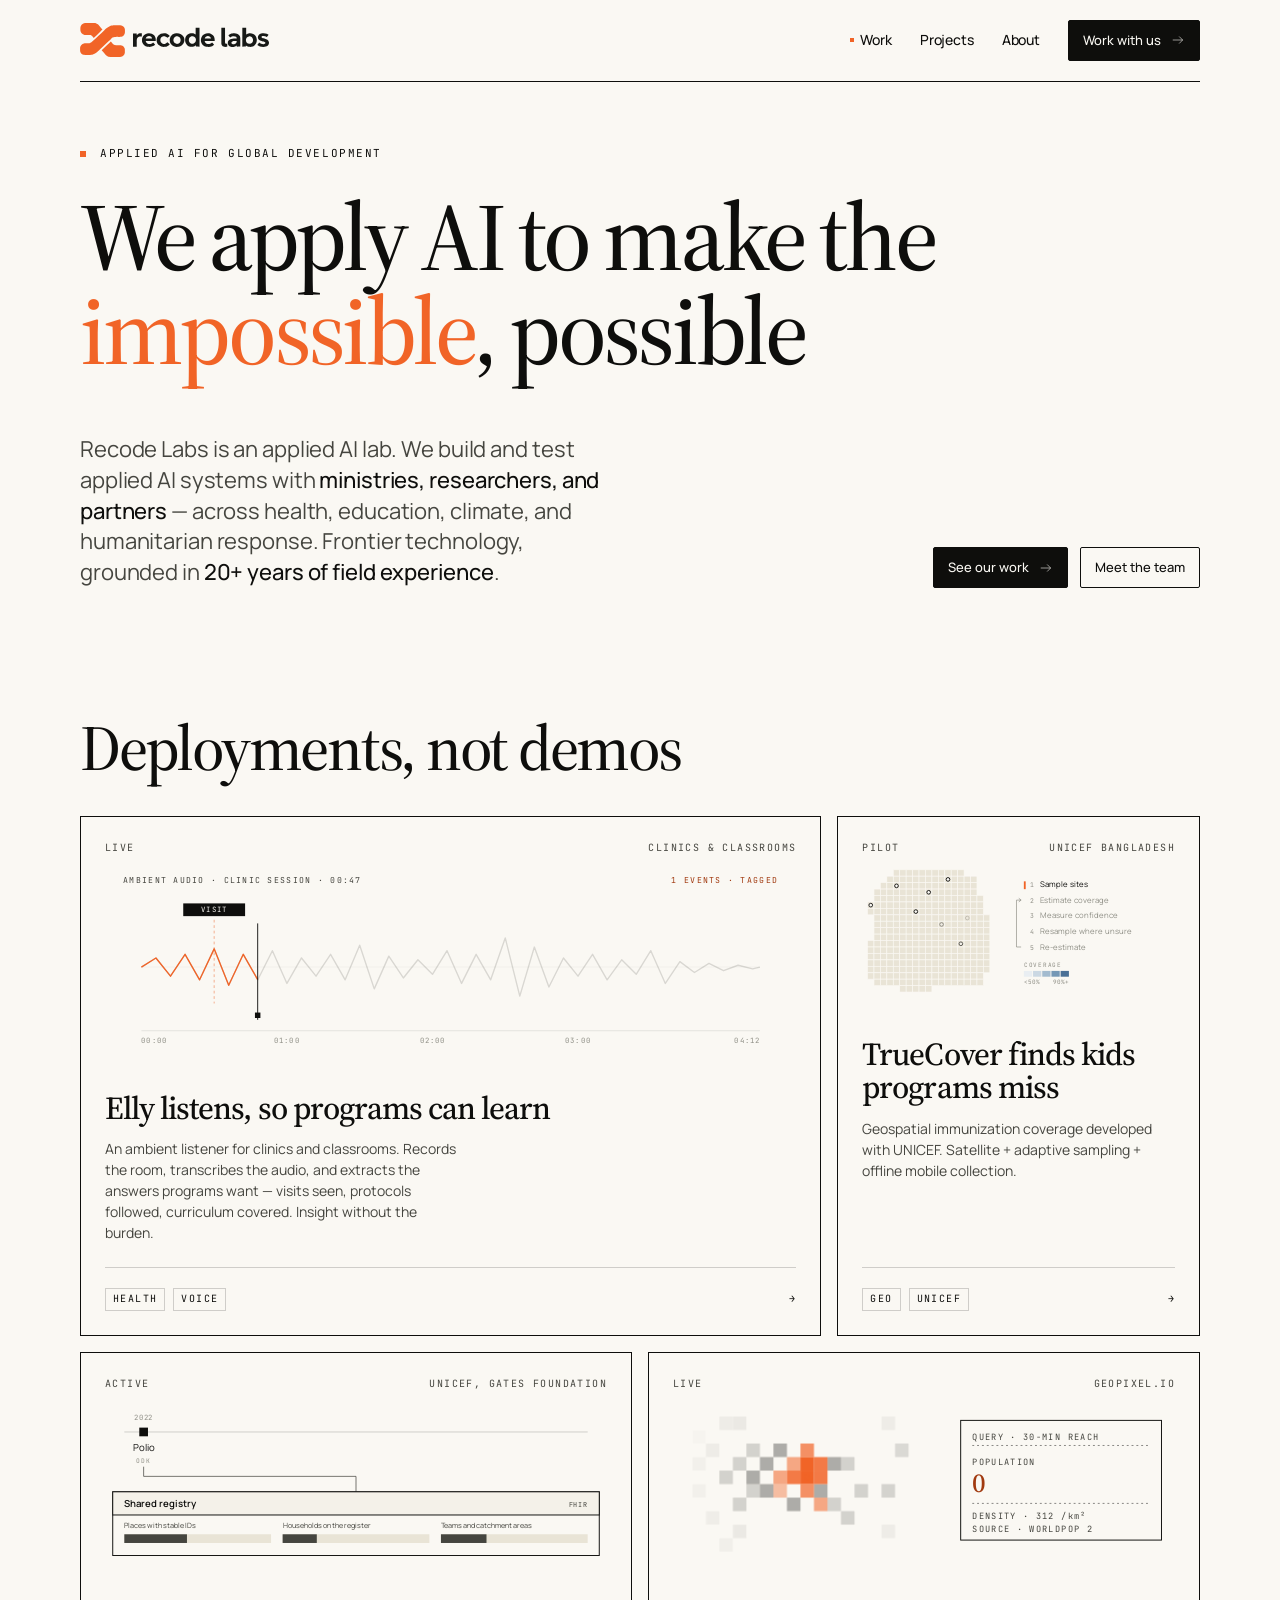
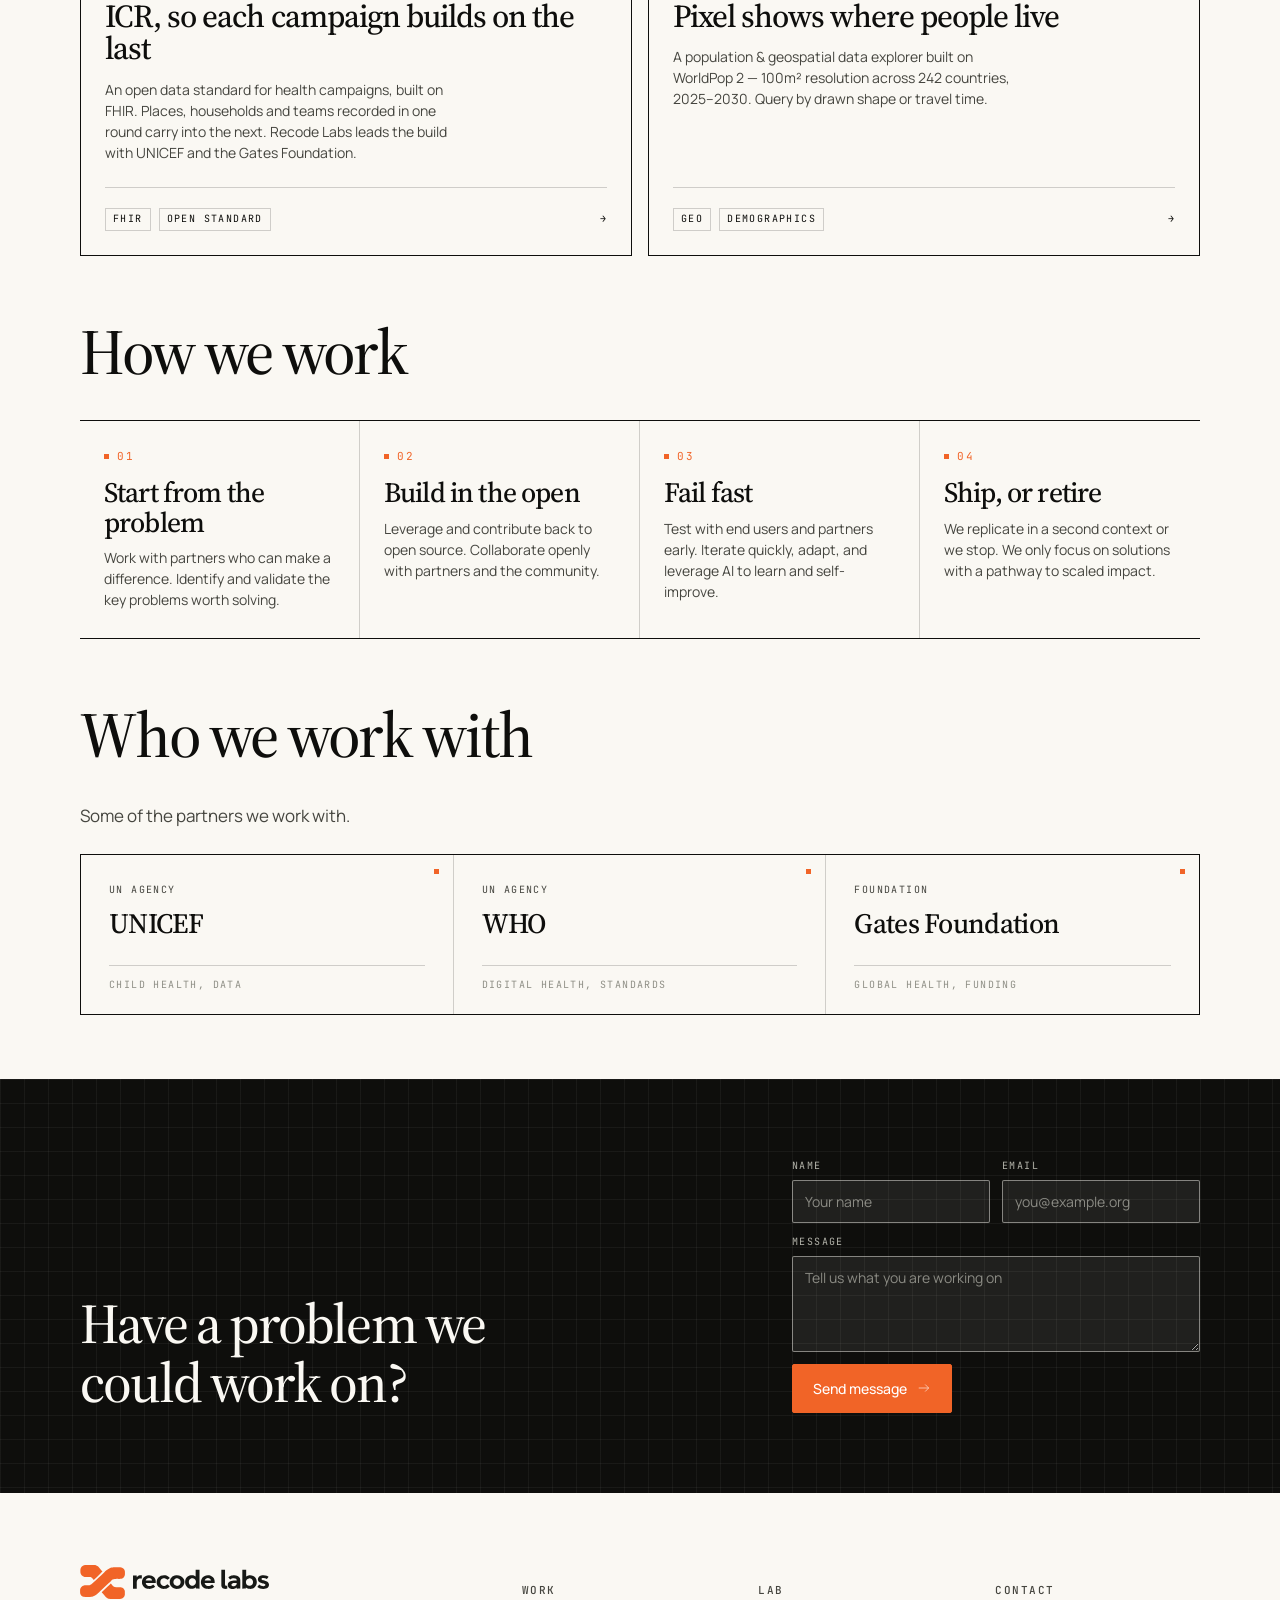
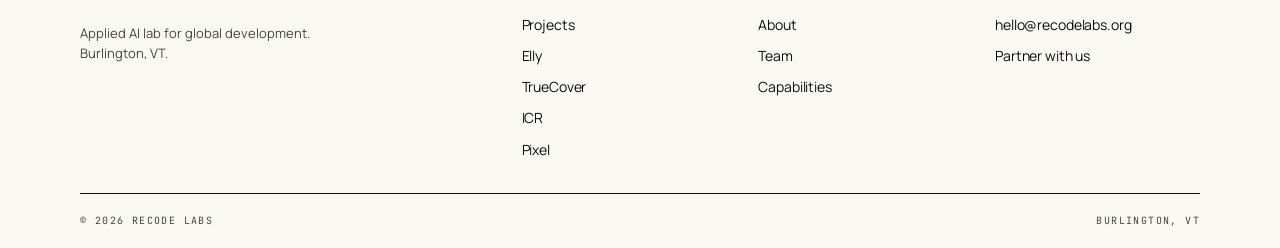
==== index.html @ 345f4e84 "feat: add the ICR page, replace Cinder, animate Elly, blue TrueCover Add icr.html for the Integrated" ====
<!doctype html>
<html lang="en">
<head>
<meta charset="utf-8">
<meta name="viewport" content="width=device-width, initial-scale=1">
<title>Recode Labs — Applied AI for global development</title>
<meta name="description" content="Recode Labs is an applied AI lab. We build and test applied AI systems with ministries, researchers, and partners — across health, education, climate, and humanitarian response.">
<link rel="icon" href="assets/favicon.svg" type="image/svg+xml">
<link rel="apple-touch-icon" href="assets/apple-touch-icon.png">
<link rel="stylesheet" href="tokens.css">
<link rel="stylesheet" href="site.css">
<style>
  /* HERO */
  .hero { padding: 64px 0; position: relative; }
  .hero .eyebrow { display: flex; gap: 14px; align-items: center; margin-bottom: 28px; font-family: var(--font-mono); font-size: 11px; letter-spacing: 0.14em; text-transform: uppercase; }
  .hero .eyebrow .dot { width: 6px; height: 6px; background: var(--signal-500); }
  .hero h1 { font-family: var(--font-display); font-weight: 500; font-size: 96px; line-height: 0.98; letter-spacing: -0.04em; max-width: 1100px; }
  .hero h1 .acc { color: var(--signal-500); }
  .hero .sub { display: grid; grid-template-columns: 1fr 1fr; gap: 48px; margin-top: 56px; align-items: end; }
  .hero .lede { font-size: 22px; line-height: 1.4; max-width: 52ch; color: var(--color-text-secondary); letter-spacing: -0.005em; }
  .hero .lede strong { color: var(--ink-900); font-weight: 500; }
  .hero .cta { display: flex; gap: 12px; align-items: center; justify-self: end; }
  .hero .plates { top: 64px; }

  /* Ticker */
  .ticker { display: flex; align-items: center; gap: 32px; padding: 16px 0; border-bottom: 1px solid var(--color-line-hairline); font-family: var(--font-mono); font-size: 11px; letter-spacing: 0.12em; text-transform: uppercase; color: var(--color-text-secondary); overflow: hidden; }
  .ticker .pair { display: flex; gap: 10px; align-items: center; white-space: nowrap; }
  .ticker .pair .k { color: var(--color-text-caption); }
  .ticker .pair .v { color: var(--ink-900); font-variant-numeric: tabular-nums; }
  .ticker .dot { width: 5px; height: 5px; background: var(--signal-500); }

  /* SECTION */
  .section { padding: 64px 0; border-bottom: 1px solid var(--color-line-hairline); }
  .section-h { display: grid; grid-template-columns: 1fr auto; gap: 12px 40px; align-items: end; margin-bottom: 36px; }
  .section-h .lbl { grid-column: 1 / -1; font-family: var(--font-mono); font-size: 11px; letter-spacing: 0.14em; text-transform: uppercase; color: var(--color-text-secondary); padding-bottom: 12px; border-bottom: 1px solid var(--color-line-hairline); }
  .section-h h2 { font-family: var(--font-display); font-weight: 500; font-size: 64px; line-height: 1; letter-spacing: -0.035em; }
  .section-h h2 .acc { color: var(--signal-500); }
  .section-h .rt { justify-self: end; text-align: right; font-family: var(--font-mono); font-size: 11px; letter-spacing: 0.12em; text-transform: uppercase; color: var(--color-text-secondary); }

  /* Work grid */
  .work-grid { display: grid; grid-template-columns: repeat(12, 1fr); gap: 16px; }
  .proj { position: relative; border: 1px solid var(--ink-900); background: var(--bone-50); padding: 24px; min-height: 380px; display: flex; flex-direction: column; text-decoration: none; color: inherit; }
  .proj .tl,.proj .tr,.proj .bl,.proj .br { position: absolute; width: 10px; height: 10px; border: 0 solid var(--ink-900); }
  .proj .tl { top: -1px; left: -1px; border-top-width: 1px; border-left-width: 1px; }
  .proj .tr { top: -1px; right: -1px; border-top-width: 1px; border-right-width: 1px; }
  .proj .bl { bottom: -1px; left: -1px; border-bottom-width: 1px; border-left-width: 1px; }
  .proj .br { bottom: -1px; right: -1px; border-bottom-width: 1px; border-right-width: 1px; }
  .proj .spec { display: flex; justify-content: space-between; font-family: var(--font-mono); font-size: 10px; letter-spacing: 0.14em; text-transform: uppercase; color: var(--color-text-secondary); }
  .proj h3 { font-family: var(--font-display); font-weight: 500; font-size: 32px; line-height: 1.02; letter-spacing: -0.03em; margin-top: 36px; }
  .proj h3 .acc { color: var(--signal-500); }
  .proj p { font-size: 14px; color: var(--color-text-secondary); line-height: 1.5; margin-top: 14px; margin-bottom: 24px; max-width: 40ch; }
  .proj .foot { margin-top: auto; padding-top: 20px; border-top: 1px solid var(--color-line-hairline); display: flex; justify-content: space-between; align-items: center; font-family: var(--font-mono); font-size: 10px; letter-spacing: 0.14em; text-transform: uppercase; color: var(--color-text-secondary); }
  .proj .foot .tags { display: flex; gap: 8px; }
  .proj .foot .tags .t { border: 1px solid var(--color-line-hairline); padding: 3px 7px; color: var(--ink-900); }
  .proj .foot .arr { color: var(--ink-900); }
  .proj.big { grid-column: span 8; }
  .proj.sm  { grid-column: span 4; }
  .proj.mid { grid-column: span 6; }
  .proj .visual { margin-top: 12px; }

  /* Method strip */
  .method { display: grid; grid-template-columns: repeat(4, 1fr); gap: 0; border-top: 1px solid var(--ink-900); border-bottom: 1px solid var(--ink-900); }
  .method .cell { padding: 28px 24px; border-right: 1px solid var(--color-line-hairline); }
  .method .cell:last-child { border-right: none; }
  .method .cell .n { font-family: var(--font-mono); font-size: 11px; letter-spacing: 0.14em; text-transform: uppercase; color: var(--signal-500); display: flex; align-items: center; gap: 8px; }
  .method .cell .n .dot { width: 5px; height: 5px; background: var(--signal-500); }
  .method .cell h4 { font-family: var(--font-display); font-weight: 500; font-size: 28px; line-height: 1.05; letter-spacing: -0.03em; margin: 14px 0 10px; }
  .method .cell h4 .acc { color: var(--signal-500); }
  .method .cell p { font-size: 14px; color: var(--color-text-secondary); line-height: 1.5; }

  /* Partners */
  .partners { padding: 0 0 64px; }
  .partners .intro { font-size: 17px; line-height: 1.55; color: var(--color-text-secondary); max-width: 64ch; margin-top: 4px; }
  .partners .intro strong { color: var(--ink-900); font-weight: 500; }
  .partners-grid { display: grid; grid-template-columns: repeat(3, 1fr); border: 1px solid var(--ink-900); margin-top: 24px; }
  .partner { padding: 28px 28px 22px; border-right: 1px solid var(--color-line-hairline); display: flex; flex-direction: column; gap: 8px; position: relative; }
  .partner:last-child { border-right: none; }
  .partner .row1 { display: flex; justify-content: space-between; align-items: center; font-family: var(--font-mono); font-size: 10px; letter-spacing: 0.14em; text-transform: uppercase; color: var(--color-text-secondary); }
  .partner .row1 .n { color: var(--signal-500); font-weight: 500; }
  .partner .name { font-family: var(--font-display); font-weight: 500; font-size: 28px; line-height: 1.05; letter-spacing: -0.025em; margin-top: 4px; }
  .partner .role { font-family: var(--font-mono); font-size: 10px; letter-spacing: 0.14em; text-transform: uppercase; color: var(--color-text-caption); margin-top: 18px; padding-top: 12px; border-top: 1px solid var(--color-line-hairline); }
  .partner.live::after { content: ''; position: absolute; top: 14px; right: 14px; width: 5px; height: 5px; background: var(--signal-500); }
  .partners .footnote { font-family: var(--font-mono); font-size: 10px; letter-spacing: 0.14em; text-transform: uppercase; color: var(--color-text-caption); margin-top: 18px; padding-top: 12px; border-top: 1px solid var(--color-line-hairline); }

  /* Manifesto */
  .manifesto { display: grid; grid-template-columns: 1fr 1.4fr; gap: 48px; padding: 96px 0; align-items: start; border-bottom: 1px solid var(--color-line-hairline); }
  .manifesto .side { font-family: var(--font-mono); font-size: 11px; letter-spacing: 0.14em; text-transform: uppercase; color: var(--color-text-secondary); }
  .manifesto .body { font-family: var(--font-display); font-weight: 500; font-size: 48px; line-height: 1.1; letter-spacing: -0.03em; max-width: 22ch; }
  .manifesto .body .acc { color: var(--signal-500); }
  .manifesto .rule { margin-top: 24px; height: 1px; background: var(--ink-900); width: 100%; }
  .manifesto ol { list-style: none; padding: 0; margin: 0; counter-reset: m; }
  .manifesto ol li { counter-increment: m; padding: 20px 0; border-bottom: 1px solid var(--color-line-hairline); display: grid; grid-template-columns: 60px 1fr; gap: 24px; }
  .manifesto ol li::before { content: counter(m, decimal-leading-zero); font-family: var(--font-mono); font-size: 12px; letter-spacing: 0.1em; color: var(--signal-500); padding-top: 4px; }
  .manifesto ol li h4 { font-family: var(--font-sans); font-size: 18px; font-weight: 500; letter-spacing: -0.01em; margin-bottom: 4px; }
  .manifesto ol li p { font-size: 15px; color: var(--color-text-secondary); line-height: 1.5; }

  /* Quote */
  .quote-wrap { padding: 120px 0; border-bottom: 1px solid var(--color-line-hairline); }
  .quote-grid { display: grid; grid-template-columns: 220px 1fr; gap: 48px; }
  .quote-body { font-family: var(--font-display); font-weight: 500; font-size: 44px; line-height: 1.18; letter-spacing: -0.015em; }
  .quote-body .mark { color: var(--signal-500); }
  .quote-body .acc { color: var(--signal-500); }
  .quote-attrib { display: flex; align-items: center; gap: 14px; margin-top: 32px; padding-top: 16px; border-top: 1px solid var(--color-line-hairline); }
  .quote-avatar { width: 44px; height: 44px; background: var(--bone-100); border: 1px solid var(--ink-900); display: grid; place-items: center; font-family: var(--font-display); font-weight: 500; font-size: 22px; }

  /* CTA */
  .cta-block { background: var(--ink-900); color: var(--bone-50); padding: 80px 0; position: relative; }
  .cta-block .grid { position: absolute; inset: 0; background-image: linear-gradient(to right, rgba(250,248,243,0.05) 1px, transparent 1px), linear-gradient(to bottom, rgba(250,248,243,0.05) 1px, transparent 1px); background-size: 24px 24px; pointer-events: none; }
  .cta-block .wrap { position: relative; z-index: 1; display: grid; grid-template-columns: 1fr auto; gap: 48px; align-items: end; }
  .cta-block .lbl { font-family: var(--font-mono); font-size: 11px; letter-spacing: 0.14em; text-transform: uppercase; color: var(--ink-400); display: flex; align-items: center; gap: 10px; }
  .cta-block .lbl .dot { width: 6px; height: 6px; background: var(--signal-500); }
  .cta-block h2 { font-family: var(--font-display); font-weight: 500; font-size: 56px; line-height: 1.05; letter-spacing: -0.035em; margin-top: 20px; max-width: 18ch; }
  .cta-block h2 .acc { color: var(--signal-500); }
  .cta-block .buttons { display: flex; gap: 12px; }
  .cta-block .buttons .btn { background: var(--signal-500); border-color: var(--signal-500); color: #fff; padding: 14px 20px; font-size: 14px; }
  .cta-block .buttons .btn.ghost { background: transparent; color: var(--bone-50); border-color: var(--bone-50); }
  .contact-form { width: min(420px, 100%); display: grid; gap: 12px; }
  .contact-form .row { display: grid; grid-template-columns: 1fr 1fr; gap: 12px; }
  .contact-form label { display: grid; gap: 6px; font-family: var(--font-mono); font-size: 10px; letter-spacing: 0.14em; text-transform: uppercase; color: var(--ink-300); }
  .contact-form input,
  .contact-form textarea {
    width: 100%;
    box-sizing: border-box;
    border: 1px solid rgba(250,248,243,0.46);
    border-radius: 2px;
    background: rgba(250,248,243,0.08);
    color: var(--bone-50);
    font: 14px/1.4 var(--font-sans);
    padding: 11px 12px;
  }
  .contact-form textarea { min-height: 96px; resize: vertical; }
  .contact-form input::placeholder,
  .contact-form textarea::placeholder { color: var(--ink-300); opacity: 0.72; }
  .contact-form input:focus,
  .contact-form textarea:focus { outline: 2px solid var(--signal-500); outline-offset: 1px; border-color: var(--signal-500); }
  .contact-form .btn { justify-self: start; background: var(--signal-500); border-color: var(--signal-500); color: #fff; padding: 14px 20px; font-size: 14px; }

  /* Footer */
  .foot-big { padding: 72px 0 32px; }
  .foot-big .cols { display: grid; grid-template-columns: 2fr 1fr 1fr 1fr; gap: 32px; }
  .foot-big h5 { font-family: var(--font-mono); font-size: 11px; letter-spacing: 0.14em; text-transform: uppercase; color: var(--color-text-secondary); margin-bottom: 14px; font-weight: 500; }
  .foot-big ul { list-style: none; padding: 0; margin: 0; display: flex; flex-direction: column; gap: 8px; }
  .foot-big a { color: var(--ink-900); text-decoration: none; font-size: 14px; letter-spacing: -0.01em; }
  .foot-big a:hover { color: var(--signal-500); }

  /* RESPONSIVE */
  @media (max-width: 960px) {
    .hero { padding: 48px 0; }
    .hero h1 { font-size: 64px; }
    .hero .lede { font-size: 18px; }
    .hero .sub { grid-template-columns: 1fr; gap: 28px; margin-top: 36px; align-items: start; }
    .hero .cta { justify-self: start; flex-wrap: wrap; }
    .section { padding: 48px 0; }
    .section-h { grid-template-columns: 1fr; margin-bottom: 28px; }
    .section-h h2 { font-size: 44px; white-space: normal; }
    .section-h .rt { justify-self: start; text-align: left; }
    .work-grid { grid-template-columns: repeat(6, 1fr); }
    .proj.big, .proj.sm, .proj.mid { grid-column: span 6; }
    .method { grid-template-columns: repeat(2, 1fr); }
    .method .cell { border-right: 1px solid var(--color-line-hairline); border-bottom: 1px solid var(--color-line-hairline); }
    .method .cell:nth-child(2n) { border-right: none; }
    .method .cell:nth-last-child(-n+2) { border-bottom: none; }
    .partners { padding: 0 0 48px; }
    .partners-grid { grid-template-columns: 1fr; }
    .partner { border-right: none; border-bottom: 1px solid var(--color-line-hairline); }
    .partner:last-child { border-bottom: none; }
    .cta-block { padding: 56px 0; }
    .cta-block .wrap { grid-template-columns: 1fr; gap: 24px; align-items: start; }
    .cta-block h2 { font-size: 40px; }
    .cta-block .buttons { flex-wrap: wrap; }
    .contact-form { width: 100%; }
    .foot-big .cols { grid-template-columns: 1fr 1fr; gap: 28px; }
  }
  @media (max-width: 640px) {
    .hero { padding: 32px 0; }
    .hero h1 { font-size: 44px; line-height: 1.02; }
    .hero .lede { font-size: 16px; }
    .hero .eyebrow { font-size: 10px; flex-wrap: wrap; margin-bottom: 20px; }
    .hero .cta { gap: 8px; }
    .hero .cta .btn { font-size: 12px; padding: 9px 12px; }
    .section { padding: 40px 0; }
    .section-h h2 { font-size: 32px; }
    .work-grid { grid-template-columns: 1fr; }
    .proj.big, .proj.sm, .proj.mid { grid-column: 1 / -1; min-height: 280px; padding: 18px; }
    .proj h3 { font-size: 24px; margin-top: 24px; }
    .proj p { font-size: 13px; }
    .proj .visual { margin-top: 8px; }
    .method { grid-template-columns: 1fr; }
    .method .cell { border-right: none; }
    .method .cell:not(:last-child) { border-bottom: 1px solid var(--color-line-hairline); }
    .method .cell:last-child { border-bottom: none; }
    .method .cell h4 { font-size: 22px; }
    .partners { padding: 0 0 32px; }
    .cta-block { padding: 40px 0; }
    .cta-block h2 { font-size: 28px; }
    .cta-block .buttons .btn { padding: 10px 14px; font-size: 12px; }
    .contact-form .row { grid-template-columns: 1fr; }
    .contact-form .btn { padding: 10px 14px; font-size: 12px; }
    .foot-big { padding: 48px 0 24px; }
    .foot-big .cols { grid-template-columns: 1fr; gap: 24px; }
  }
</style>
</head>
<body>
<div style="display:none"><svg xmlns="http://www.w3.org/2000/svg"><use href="assets/icons.svg"></use></svg></div>

<div class="wrap">

  <!-- NAV -->
  <nav class="nav">
    <div class="brand">
      <a href="index.html" class="logo-link">
        <img class="logo" src="assets/recodelabs-lockup.svg" alt="Recode Labs">
      </a>
    </div>
    <div class="navlinks">
      <a href="index.html" class="active">Work</a>
      <a href="projects.html">Projects</a>
      <a href="about.html">About</a>
      <a class="btn" href="mailto:hello@recodelabs.org">Work with us <svg width="14" height="14"><use href="assets/icons.svg#rl-arrow"></use></svg></a>
    </div>
  </nav>

  <!-- HERO -->
  <section class="hero">
    <div class="eyebrow">
      <span class="dot"></span>
      <span>APPLIED AI FOR GLOBAL DEVELOPMENT</span>
    </div>
    <h1>We apply AI to make the <span class="acc">impossible</span>, possible</h1>
    <div class="sub">
      <p class="lede">Recode Labs is an applied AI lab. We build and test applied AI systems with <strong>ministries, researchers, and partners</strong> — across health, education, climate, and humanitarian response. Frontier technology, grounded in <strong>20+ years of field experience</strong>.</p>
      <div class="cta">
        <a class="btn" href="projects.html">See our work <svg width="14" height="14"><use href="assets/icons.svg#rl-arrow"></use></svg></a>
        <a class="btn ghost" href="about.html">Meet the team</a>
      </div>
    </div>
  </section>

  <!-- Work -->
  <section class="section" style="border-bottom: none;">
    <div class="section-h">
      <h2>Deployments, not demos</h2>
    </div>

    <div class="work-grid">
      <!-- Big: Elly -->
      <a class="proj big" href="projects.html#elly">
        <span class="tl"></span><span class="tr"></span><span class="bl"></span><span class="br"></span>
        <div class="spec"><span>LIVE</span><span>CLINICS &amp; CLASSROOMS</span></div>
        <div class="visual">
          <svg viewBox="0 0 760 200" width="100%" data-anim="elly">
            <!-- Top label -->
            <text x="20" y="18" font-family="JetBrains Mono" font-size="9" letter-spacing="1.4" fill="#45453F">AMBIENT AUDIO · CLINIC SESSION · <tspan data-clock>04:12</tspan></text>
            <text x="740" y="18" text-anchor="end" font-family="JetBrains Mono" font-size="9" letter-spacing="1.4" fill="#A13A10"><tspan data-event-count>4</tspan> EVENTS · TAGGED</text>

            <!-- Faint baseline -->
            <line x1="40" y1="110" x2="720" y2="110" stroke="rgba(14,14,12,0.08)" stroke-width="0.5"/>

            <!-- Audio waveform: full session in grey, processed portion in signal -->
            <path d="M 40 110 L 56 100 L 72 120 L 88 96 L 104 124 L 120 90 L 136 130 L 152 96 L 168 124 L 184 92 L 200 128 L 216 100 L 232 120 L 248 96 L 264 124 L 280 86 L 296 134 L 312 98 L 328 122 L 344 102 L 360 118 L 376 92 L 392 128 L 408 96 L 424 124 L 440 78 L 456 142 L 472 88 L 488 132 L 504 100 L 520 120 L 536 96 L 552 124 L 568 102 L 584 118 L 600 92 L 616 128 L 632 104 L 648 116 L 664 106 L 680 114 L 696 108 L 712 112 L 720 110" fill="none" stroke="rgba(14,14,12,0.14)" stroke-width="1.5" stroke-linejoin="round"/>
            <path data-wave d="M 40 110 L 56 100 L 72 120 L 88 96 L 104 124 L 120 90 L 136 130 L 152 96 L 168 124 L 184 92 L 200 128 L 216 100 L 232 120 L 248 96 L 264 124 L 280 86 L 296 134 L 312 98 L 328 122 L 344 102 L 360 118 L 376 92 L 392 128 L 408 96 L 424 124 L 440 78 L 456 142 L 472 88 L 488 132 L 504 100 L 520 120 L 536 96 L 552 124 L 568 102 L 584 118 L 600 92 L 616 128 L 632 104 L 648 116 L 664 106 L 680 114 L 696 108 L 712 112 L 720 110" fill="none" stroke="#F16427" stroke-width="1.5" stroke-linejoin="round"/>

            <!-- Event markers: tagged moments in the session -->
            <g data-event data-x="120">
              <line x1="120" y1="58" x2="120" y2="150" stroke="#F16427" stroke-width="0.75" stroke-dasharray="3 3" opacity="0.7"/>
              <rect x="86" y="40" width="68" height="14" fill="#0E0E0C"/>
              <text x="120" y="50" text-anchor="middle" font-family="JetBrains Mono" font-size="8" letter-spacing="1.4" fill="#FAF8F3">VISIT</text>
            </g>
            <g data-event data-x="280">
              <line x1="280" y1="58" x2="280" y2="150" stroke="#F16427" stroke-width="0.75" stroke-dasharray="3 3" opacity="0.7"/>
              <rect x="246" y="40" width="68" height="14" fill="#0E0E0C"/>
              <text x="280" y="50" text-anchor="middle" font-family="JetBrains Mono" font-size="8" letter-spacing="1.4" fill="#FAF8F3">VITALS</text>
            </g>
            <g data-event data-x="440">
              <line x1="440" y1="54" x2="440" y2="156" stroke="#F16427" stroke-width="0.75" stroke-dasharray="3 3" opacity="0.7"/>
              <rect x="402" y="36" width="76" height="14" fill="#F16427"/>
              <text x="440" y="46" text-anchor="middle" font-family="JetBrains Mono" font-size="8" letter-spacing="1.4" fill="#FAF8F3">STOCK-OUT</text>
            </g>
            <g data-event data-x="600">
              <line x1="600" y1="58" x2="600" y2="150" stroke="#F16427" stroke-width="0.75" stroke-dasharray="3 3" opacity="0.7"/>
              <rect x="566" y="40" width="68" height="14" fill="#0E0E0C"/>
              <text x="600" y="50" text-anchor="middle" font-family="JetBrains Mono" font-size="8" letter-spacing="1.4" fill="#FAF8F3">PATIENT Q</text>
            </g>

            <!-- Playhead (animated by assets/motion.js) -->
            <g data-playhead opacity="0">
              <line x1="0" y1="62" x2="0" y2="168" stroke="#0E0E0C" stroke-width="1"/>
              <rect x="-3" y="160" width="6" height="6" fill="#0E0E0C"/>
            </g>

            <!-- Time axis -->
            <line x1="40" y1="180" x2="720" y2="180" stroke="rgba(14,14,12,0.2)" stroke-width="0.5"/>
            <g font-family="JetBrains Mono" font-size="8" letter-spacing="1.2" fill="#8F8F86">
              <text x="40" y="194">00:00</text>
              <text x="200" y="194" text-anchor="middle">01:00</text>
              <text x="360" y="194" text-anchor="middle">02:00</text>
              <text x="520" y="194" text-anchor="middle">03:00</text>
              <text x="720" y="194" text-anchor="end">04:12</text>
            </g>
          </svg>
        </div>
        <h3>Elly listens, so programs can learn</h3>
        <p>An ambient listener for clinics and classrooms. Records the room, transcribes the audio, and extracts the answers programs want — visits seen, protocols followed, curriculum covered. Insight without the burden.</p>
        <div class="foot">
          <div class="tags"><span class="t">HEALTH</span><span class="t">VOICE</span></div>
          <div class="arr">→</div>
        </div>
      </a>

      <!-- Small: TrueCover -->
      <a class="proj sm" href="projects.html#truecover">
        <span class="tl"></span><span class="tr"></span><span class="bl"></span><span class="br"></span>
        <div class="spec"><span>PILOT</span><span>UNICEF BANGLADESH</span></div>
        <div class="visual">
          <svg viewBox="0 0 340 140" width="100%" data-anim="truecover" data-ramp="#E9EEF2,#CBD8E3,#A3BBCF,#7598B6,#4A7096">
          <g data-cells>
          <rect x="34" y="3" width="7" height="7" fill="#7598B6" stroke="#FAF8F3" stroke-width="0.70" data-c1="3" data-c2="3" data-w="0.28"/>
          <rect x="41" y="3" width="7" height="7" fill="#7598B6" stroke="#FAF8F3" stroke-width="0.70" data-c1="4" data-c2="3" data-w="0.32"/>
          <rect x="48" y="3" width="7" height="7" fill="#4A7096" stroke="#FAF8F3" stroke-width="0.70" data-c1="2" data-c2="4" data-w="0.40"/>
          <rect x="55" y="3" width="7" height="7" fill="#7598B6" stroke="#FAF8F3" stroke-width="0.70" data-c1="4" data-c2="3" data-w="0.51"/>
          <rect x="62" y="3" width="7" height="7" fill="#7598B6" stroke="#FAF8F3" stroke-width="0.70" data-c1="4" data-c2="3" data-w="0.45"/>
          <rect x="69" y="3" width="7" height="7" fill="#7598B6" stroke="#FAF8F3" stroke-width="0.70" data-c1="2" data-c2="3" data-w="0.42"/>
          <rect x="76" y="3" width="7" height="7" fill="#7598B6" stroke="#FAF8F3" stroke-width="0.70" data-c1="4" data-c2="3" data-w="0.32"/>
          <rect x="83" y="3" width="7" height="7" fill="#7598B6" stroke="#FAF8F3" stroke-width="0.70" data-c1="4" data-c2="3" data-w="0.20"/>
          <rect x="90" y="3" width="7" height="7" fill="#7598B6" stroke="#FAF8F3" stroke-width="0.70" data-c1="3" data-c2="3" data-w="0.14"/>
          <rect x="97" y="3" width="7" height="7" fill="#7598B6" stroke="#FAF8F3" stroke-width="0.70" data-c1="3" data-c2="3" data-w="0.20"/>
          <rect x="104" y="3" width="7" height="7" fill="#7598B6" stroke="#FAF8F3" stroke-width="0.70" data-c1="3" data-c2="3" data-w="0.32"/>
          <rect x="27" y="10" width="7" height="7" fill="#7598B6" stroke="#FAF8F3" stroke-width="0.70" data-c1="3" data-c2="3" data-w="0.20"/>
          <rect x="34" y="10" width="7" height="7" fill="#7598B6" stroke="#FAF8F3" stroke-width="0.70" data-c1="4" data-c2="3" data-w="0.14"/>
          <rect x="41" y="10" width="7" height="7" fill="#7598B6" stroke="#FAF8F3" stroke-width="0.70" data-c1="4" data-c2="3" data-w="0.20"/>
          <rect x="48" y="10" width="7" height="7" fill="#7598B6" stroke="#FAF8F3" stroke-width="0.70" data-c1="3" data-c2="3" data-w="0.32"/>
          <rect x="55" y="10" width="7" height="7" fill="#7598B6" stroke="#FAF8F3" stroke-width="0.70" data-c1="3" data-c2="3" data-w="0.40"/>
          <rect x="62" y="10" width="7" height="7" fill="#7598B6" stroke="#FAF8F3" stroke-width="0.70" data-c1="3" data-c2="3" data-w="0.32"/>
          <rect x="69" y="10" width="7" height="7" fill="#4A7096" stroke="#FAF8F3" stroke-width="0.70" data-c1="3" data-c2="4" data-w="0.28"/>
          <rect x="76" y="10" width="7" height="7" fill="#7598B6" stroke="#FAF8F3" stroke-width="0.70" data-c1="3" data-c2="3" data-w="0.28"/>
          <rect x="83" y="10" width="7" height="7" fill="#7598B6" stroke="#FAF8F3" stroke-width="0.70" data-c1="3" data-c2="3" data-w="0.14"/>
          <rect x="90" y="10" width="7" height="7" fill="#4A7096" stroke="#FAF8F3" stroke-width="0.70" data-c1="4" data-c2="4" data-w="0.00"/>
          <rect x="97" y="10" width="7" height="7" fill="#7598B6" stroke="#FAF8F3" stroke-width="0.70" data-c1="3" data-c2="3" data-w="0.14"/>
          <rect x="104" y="10" width="7" height="7" fill="#7598B6" stroke="#FAF8F3" stroke-width="0.70" data-c1="3" data-c2="3" data-w="0.28"/>
          <rect x="111" y="10" width="7" height="7" fill="#7598B6" stroke="#FAF8F3" stroke-width="0.70" data-c1="2" data-c2="3" data-w="0.42"/>
          <rect x="118" y="10" width="7" height="7" fill="#7598B6" stroke="#FAF8F3" stroke-width="0.70" data-c1="3" data-c2="3" data-w="0.57"/>
          <rect x="20" y="17" width="7" height="7" fill="#7598B6" stroke="#FAF8F3" stroke-width="0.70" data-c1="2" data-c2="3" data-w="0.28"/>
          <rect x="27" y="17" width="7" height="7" fill="#7598B6" stroke="#FAF8F3" stroke-width="0.70" data-c1="3" data-c2="3" data-w="0.14"/>
          <rect x="34" y="17" width="7" height="7" fill="#7598B6" stroke="#FAF8F3" stroke-width="0.70" data-c1="3" data-c2="3" data-w="0.00"/>
          <rect x="41" y="17" width="7" height="7" fill="#7598B6" stroke="#FAF8F3" stroke-width="0.70" data-c1="3" data-c2="3" data-w="0.14"/>
          <rect x="48" y="17" width="7" height="7" fill="#7598B6" stroke="#FAF8F3" stroke-width="0.70" data-c1="3" data-c2="3" data-w="0.28"/>
          <rect x="55" y="17" width="7" height="7" fill="#7598B6" stroke="#FAF8F3" stroke-width="0.70" data-c1="3" data-c2="3" data-w="0.32"/>
          <rect x="62" y="17" width="7" height="7" fill="#7598B6" stroke="#FAF8F3" stroke-width="0.70" data-c1="3" data-c2="3" data-w="0.20"/>
          <rect x="69" y="17" width="7" height="7" fill="#7598B6" stroke="#FAF8F3" stroke-width="0.70" data-c1="4" data-c2="3" data-w="0.14"/>
          <rect x="76" y="17" width="7" height="7" fill="#7598B6" stroke="#FAF8F3" stroke-width="0.70" data-c1="3" data-c2="3" data-w="0.20"/>
          <rect x="83" y="17" width="7" height="7" fill="#7598B6" stroke="#FAF8F3" stroke-width="0.70" data-c1="3" data-c2="3" data-w="0.20"/>
          <rect x="90" y="17" width="7" height="7" fill="#7598B6" stroke="#FAF8F3" stroke-width="0.70" data-c1="3" data-c2="3" data-w="0.14"/>
          <rect x="97" y="17" width="7" height="7" fill="#7598B6" stroke="#FAF8F3" stroke-width="0.70" data-c1="3" data-c2="3" data-w="0.20"/>
          <rect x="104" y="17" width="7" height="7" fill="#7598B6" stroke="#FAF8F3" stroke-width="0.70" data-c1="2" data-c2="3" data-w="0.32"/>
          <rect x="111" y="17" width="7" height="7" fill="#A3BBCF" stroke="#FAF8F3" stroke-width="0.70" data-c1="3" data-c2="2" data-w="0.45"/>
          <rect x="118" y="17" width="7" height="7" fill="#7598B6" stroke="#FAF8F3" stroke-width="0.70" data-c1="3" data-c2="3" data-w="0.58"/>
          <rect x="13" y="24" width="7" height="7" fill="#7598B6" stroke="#FAF8F3" stroke-width="0.70" data-c1="3" data-c2="3" data-w="0.32"/>
          <rect x="20" y="24" width="7" height="7" fill="#7598B6" stroke="#FAF8F3" stroke-width="0.70" data-c1="2" data-c2="3" data-w="0.32"/>
          <rect x="27" y="24" width="7" height="7" fill="#7598B6" stroke="#FAF8F3" stroke-width="0.70" data-c1="3" data-c2="3" data-w="0.20"/>
          <rect x="34" y="24" width="7" height="7" fill="#7598B6" stroke="#FAF8F3" stroke-width="0.70" data-c1="2" data-c2="3" data-w="0.14"/>
          <rect x="41" y="24" width="7" height="7" fill="#A3BBCF" stroke="#FAF8F3" stroke-width="0.70" data-c1="2" data-c2="2" data-w="0.20"/>
          <rect x="48" y="24" width="7" height="7" fill="#A3BBCF" stroke="#FAF8F3" stroke-width="0.70" data-c1="2" data-c2="2" data-w="0.32"/>
          <rect x="55" y="24" width="7" height="7" fill="#7598B6" stroke="#FAF8F3" stroke-width="0.70" data-c1="2" data-c2="3" data-w="0.28"/>
          <rect x="62" y="24" width="7" height="7" fill="#7598B6" stroke="#FAF8F3" stroke-width="0.70" data-c1="3" data-c2="3" data-w="0.14"/>
          <rect x="69" y="24" width="7" height="7" fill="#7598B6" stroke="#FAF8F3" stroke-width="0.70" data-c1="3" data-c2="3" data-w="0.00"/>
          <rect x="76" y="24" width="7" height="7" fill="#7598B6" stroke="#FAF8F3" stroke-width="0.70" data-c1="3" data-c2="3" data-w="0.14"/>
          <rect x="83" y="24" width="7" height="7" fill="#4A7096" stroke="#FAF8F3" stroke-width="0.70" data-c1="4" data-c2="4" data-w="0.28"/>
          <rect x="90" y="24" width="7" height="7" fill="#7598B6" stroke="#FAF8F3" stroke-width="0.70" data-c1="2" data-c2="3" data-w="0.28"/>
          <rect x="97" y="24" width="7" height="7" fill="#A3BBCF" stroke="#FAF8F3" stroke-width="0.70" data-c1="2" data-c2="2" data-w="0.32"/>
          <rect x="104" y="24" width="7" height="7" fill="#A3BBCF" stroke="#FAF8F3" stroke-width="0.70" data-c1="2" data-c2="2" data-w="0.40"/>
          <rect x="111" y="24" width="7" height="7" fill="#CBD8E3" stroke="#FAF8F3" stroke-width="0.70" data-c1="1" data-c2="1" data-w="0.51"/>
          <rect x="118" y="24" width="7" height="7" fill="#A3BBCF" stroke="#FAF8F3" stroke-width="0.70" data-c1="1" data-c2="2" data-w="0.58"/>
          <rect x="13" y="31" width="7" height="7" fill="#7598B6" stroke="#FAF8F3" stroke-width="0.70" data-c1="2" data-c2="3" data-w="0.20"/>
          <rect x="20" y="31" width="7" height="7" fill="#7598B6" stroke="#FAF8F3" stroke-width="0.70" data-c1="3" data-c2="3" data-w="0.32"/>
          <rect x="27" y="31" width="7" height="7" fill="#A3BBCF" stroke="#FAF8F3" stroke-width="0.70" data-c1="2" data-c2="2" data-w="0.32"/>
          <rect x="34" y="31" width="7" height="7" fill="#A3BBCF" stroke="#FAF8F3" stroke-width="0.70" data-c1="1" data-c2="2" data-w="0.28"/>
          <rect x="41" y="31" width="7" height="7" fill="#CBD8E3" stroke="#FAF8F3" stroke-width="0.70" data-c1="2" data-c2="1" data-w="0.32"/>
          <rect x="48" y="31" width="7" height="7" fill="#CBD8E3" stroke="#FAF8F3" stroke-width="0.70" data-c1="2" data-c2="1" data-w="0.32"/>
          <rect x="55" y="31" width="7" height="7" fill="#A3BBCF" stroke="#FAF8F3" stroke-width="0.70" data-c1="2" data-c2="2" data-w="0.28"/>
          <rect x="62" y="31" width="7" height="7" fill="#7598B6" stroke="#FAF8F3" stroke-width="0.70" data-c1="2" data-c2="3" data-w="0.20"/>
          <rect x="69" y="31" width="7" height="7" fill="#7598B6" stroke="#FAF8F3" stroke-width="0.70" data-c1="3" data-c2="3" data-w="0.14"/>
          <rect x="76" y="31" width="7" height="7" fill="#7598B6" stroke="#FAF8F3" stroke-width="0.70" data-c1="3" data-c2="3" data-w="0.20"/>
          <rect x="83" y="31" width="7" height="7" fill="#7598B6" stroke="#FAF8F3" stroke-width="0.70" data-c1="3" data-c2="3" data-w="0.32"/>
          <rect x="90" y="31" width="7" height="7" fill="#4A7096" stroke="#FAF8F3" stroke-width="0.70" data-c1="2" data-c2="4" data-w="0.42"/>
          <rect x="97" y="31" width="7" height="7" fill="#A3BBCF" stroke="#FAF8F3" stroke-width="0.70" data-c1="2" data-c2="2" data-w="0.45"/>
          <rect x="104" y="31" width="7" height="7" fill="#A3BBCF" stroke="#FAF8F3" stroke-width="0.70" data-c1="1" data-c2="2" data-w="0.45"/>
          <rect x="111" y="31" width="7" height="7" fill="#CBD8E3" stroke="#FAF8F3" stroke-width="0.70" data-c1="1" data-c2="1" data-w="0.42"/>
          <rect x="118" y="31" width="7" height="7" fill="#A3BBCF" stroke="#FAF8F3" stroke-width="0.70" data-c1="3" data-c2="2" data-w="0.45"/>
          <rect x="125" y="31" width="7" height="7" fill="#7598B6" stroke="#FAF8F3" stroke-width="0.70" data-c1="4" data-c2="3" data-w="0.51"/>
          <rect x="6" y="38" width="7" height="7" fill="#4A7096" stroke="#FAF8F3" stroke-width="0.70" data-c1="4" data-c2="4" data-w="0.00"/>
          <rect x="13" y="38" width="7" height="7" fill="#7598B6" stroke="#FAF8F3" stroke-width="0.70" data-c1="3" data-c2="3" data-w="0.14"/>
          <rect x="20" y="38" width="7" height="7" fill="#A3BBCF" stroke="#FAF8F3" stroke-width="0.70" data-c1="2" data-c2="2" data-w="0.28"/>
          <rect x="27" y="38" width="7" height="7" fill="#CBD8E3" stroke="#FAF8F3" stroke-width="0.70" data-c1="1" data-c2="1" data-w="0.42"/>
          <rect x="34" y="38" width="7" height="7" fill="#CBD8E3" stroke="#FAF8F3" stroke-width="0.70" data-c1="1" data-c2="1" data-w="0.42"/>
          <rect x="41" y="38" width="7" height="7" fill="#CBD8E3" stroke="#FAF8F3" stroke-width="0.70" data-c1="0" data-c2="1" data-w="0.32"/>
          <rect x="48" y="38" width="7" height="7" fill="#CBD8E3" stroke="#FAF8F3" stroke-width="0.70" data-c1="1" data-c2="1" data-w="0.20"/>
          <rect x="55" y="38" width="7" height="7" fill="#CBD8E3" stroke="#FAF8F3" stroke-width="0.70" data-c1="1" data-c2="1" data-w="0.14"/>
          <rect x="62" y="38" width="7" height="7" fill="#A3BBCF" stroke="#FAF8F3" stroke-width="0.70" data-c1="1" data-c2="2" data-w="0.20"/>
          <rect x="69" y="38" width="7" height="7" fill="#7598B6" stroke="#FAF8F3" stroke-width="0.70" data-c1="2" data-c2="3" data-w="0.28"/>
          <rect x="76" y="38" width="7" height="7" fill="#7598B6" stroke="#FAF8F3" stroke-width="0.70" data-c1="3" data-c2="3" data-w="0.32"/>
          <rect x="83" y="38" width="7" height="7" fill="#7598B6" stroke="#FAF8F3" stroke-width="0.70" data-c1="4" data-c2="3" data-w="0.40"/>
          <rect x="90" y="38" width="7" height="7" fill="#7598B6" stroke="#FAF8F3" stroke-width="0.70" data-c1="2" data-c2="3" data-w="0.45"/>
          <rect x="97" y="38" width="7" height="7" fill="#A3BBCF" stroke="#FAF8F3" stroke-width="0.70" data-c1="2" data-c2="2" data-w="0.40"/>
          <rect x="104" y="38" width="7" height="7" fill="#7598B6" stroke="#FAF8F3" stroke-width="0.70" data-c1="2" data-c2="3" data-w="0.32"/>
          <rect x="111" y="38" width="7" height="7" fill="#A3BBCF" stroke="#FAF8F3" stroke-width="0.70" data-c1="1" data-c2="2" data-w="0.28"/>
          <rect x="118" y="38" width="7" height="7" fill="#A3BBCF" stroke="#FAF8F3" stroke-width="0.70" data-c1="2" data-c2="2" data-w="0.32"/>
          <rect x="125" y="38" width="7" height="7" fill="#7598B6" stroke="#FAF8F3" stroke-width="0.70" data-c1="4" data-c2="3" data-w="0.40"/>
          <rect x="6" y="45" width="7" height="7" fill="#7598B6" stroke="#FAF8F3" stroke-width="0.70" data-c1="4" data-c2="3" data-w="0.14"/>
          <rect x="13" y="45" width="7" height="7" fill="#7598B6" stroke="#FAF8F3" stroke-width="0.70" data-c1="3" data-c2="3" data-w="0.20"/>
          <rect x="20" y="45" width="7" height="7" fill="#A3BBCF" stroke="#FAF8F3" stroke-width="0.70" data-c1="2" data-c2="2" data-w="0.32"/>
          <rect x="27" y="45" width="7" height="7" fill="#CBD8E3" stroke="#FAF8F3" stroke-width="0.70" data-c1="1" data-c2="1" data-w="0.45"/>
          <rect x="34" y="45" width="7" height="7" fill="#CBD8E3" stroke="#FAF8F3" stroke-width="0.70" data-c1="1" data-c2="1" data-w="0.42"/>
          <rect x="41" y="45" width="7" height="7" fill="#E9EEF2" stroke="#FAF8F3" stroke-width="0.70" data-c1="1" data-c2="0" data-w="0.28"/>
          <rect x="48" y="45" width="7" height="7" fill="#CBD8E3" stroke="#FAF8F3" stroke-width="0.70" data-c1="1" data-c2="1" data-w="0.14"/>
          <rect x="55" y="45" width="7" height="7" fill="#CBD8E3" stroke="#FAF8F3" stroke-width="0.70" data-c1="1" data-c2="1" data-w="0.00"/>
          <rect x="62" y="45" width="7" height="7" fill="#A3BBCF" stroke="#FAF8F3" stroke-width="0.70" data-c1="1" data-c2="2" data-w="0.14"/>
          <rect x="69" y="45" width="7" height="7" fill="#7598B6" stroke="#FAF8F3" stroke-width="0.70" data-c1="2" data-c2="3" data-w="0.28"/>
          <rect x="76" y="45" width="7" height="7" fill="#7598B6" stroke="#FAF8F3" stroke-width="0.70" data-c1="3" data-c2="3" data-w="0.32"/>
          <rect x="83" y="45" width="7" height="7" fill="#7598B6" stroke="#FAF8F3" stroke-width="0.70" data-c1="3" data-c2="3" data-w="0.28"/>
          <rect x="90" y="45" width="7" height="7" fill="#7598B6" stroke="#FAF8F3" stroke-width="0.70" data-c1="4" data-c2="3" data-w="0.32"/>
          <rect x="97" y="45" width="7" height="7" fill="#7598B6" stroke="#FAF8F3" stroke-width="0.70" data-c1="4" data-c2="3" data-w="0.32"/>
          <rect x="104" y="45" width="7" height="7" fill="#7598B6" stroke="#FAF8F3" stroke-width="0.70" data-c1="2" data-c2="3" data-w="0.20"/>
          <rect x="111" y="45" width="7" height="7" fill="#A3BBCF" stroke="#FAF8F3" stroke-width="0.70" data-c1="2" data-c2="2" data-w="0.14"/>
          <rect x="118" y="45" width="7" height="7" fill="#7598B6" stroke="#FAF8F3" stroke-width="0.70" data-c1="2" data-c2="3" data-w="0.20"/>
          <rect x="125" y="45" width="7" height="7" fill="#7598B6" stroke="#FAF8F3" stroke-width="0.70" data-c1="3" data-c2="3" data-w="0.32"/>
          <rect x="13" y="52" width="7" height="7" fill="#7598B6" stroke="#FAF8F3" stroke-width="0.70" data-c1="3" data-c2="3" data-w="0.32"/>
          <rect x="20" y="52" width="7" height="7" fill="#7598B6" stroke="#FAF8F3" stroke-width="0.70" data-c1="4" data-c2="3" data-w="0.40"/>
          <rect x="27" y="52" width="7" height="7" fill="#A3BBCF" stroke="#FAF8F3" stroke-width="0.70" data-c1="2" data-c2="2" data-w="0.51"/>
          <rect x="34" y="52" width="7" height="7" fill="#CBD8E3" stroke="#FAF8F3" stroke-width="0.70" data-c1="1" data-c2="1" data-w="0.45"/>
          <rect x="41" y="52" width="7" height="7" fill="#CBD8E3" stroke="#FAF8F3" stroke-width="0.70" data-c1="1" data-c2="1" data-w="0.32"/>
          <rect x="48" y="52" width="7" height="7" fill="#CBD8E3" stroke="#FAF8F3" stroke-width="0.70" data-c1="1" data-c2="1" data-w="0.20"/>
          <rect x="55" y="52" width="7" height="7" fill="#CBD8E3" stroke="#FAF8F3" stroke-width="0.70" data-c1="1" data-c2="1" data-w="0.14"/>
          <rect x="62" y="52" width="7" height="7" fill="#A3BBCF" stroke="#FAF8F3" stroke-width="0.70" data-c1="2" data-c2="2" data-w="0.20"/>
          <rect x="69" y="52" width="7" height="7" fill="#7598B6" stroke="#FAF8F3" stroke-width="0.70" data-c1="3" data-c2="3" data-w="0.32"/>
          <rect x="76" y="52" width="7" height="7" fill="#7598B6" stroke="#FAF8F3" stroke-width="0.70" data-c1="3" data-c2="3" data-w="0.20"/>
          <rect x="83" y="52" width="7" height="7" fill="#7598B6" stroke="#FAF8F3" stroke-width="0.70" data-c1="4" data-c2="3" data-w="0.14"/>
          <rect x="90" y="52" width="7" height="7" fill="#7598B6" stroke="#FAF8F3" stroke-width="0.70" data-c1="3" data-c2="3" data-w="0.20"/>
          <rect x="97" y="52" width="7" height="7" fill="#7598B6" stroke="#FAF8F3" stroke-width="0.70" data-c1="3" data-c2="3" data-w="0.28"/>
          <rect x="104" y="52" width="7" height="7" fill="#7598B6" stroke="#FAF8F3" stroke-width="0.70" data-c1="2" data-c2="3" data-w="0.14"/>
          <rect x="111" y="52" width="7" height="7" fill="#7598B6" stroke="#FAF8F3" stroke-width="0.70" data-c1="3" data-c2="3" data-w="0.00"/>
          <rect x="118" y="52" width="7" height="7" fill="#7598B6" stroke="#FAF8F3" stroke-width="0.70" data-c1="3" data-c2="3" data-w="0.14"/>
          <rect x="125" y="52" width="7" height="7" fill="#7598B6" stroke="#FAF8F3" stroke-width="0.70" data-c1="3" data-c2="3" data-w="0.28"/>
          <rect x="132" y="52" width="7" height="7" fill="#7598B6" stroke="#FAF8F3" stroke-width="0.70" data-c1="2" data-c2="3" data-w="0.42"/>
          <rect x="13" y="59" width="7" height="7" fill="#7598B6" stroke="#FAF8F3" stroke-width="0.70" data-c1="2" data-c2="3" data-w="0.28"/>
          <rect x="20" y="59" width="7" height="7" fill="#A3BBCF" stroke="#FAF8F3" stroke-width="0.70" data-c1="2" data-c2="2" data-w="0.32"/>
          <rect x="27" y="59" width="7" height="7" fill="#A3BBCF" stroke="#FAF8F3" stroke-width="0.70" data-c1="2" data-c2="2" data-w="0.40"/>
          <rect x="34" y="59" width="7" height="7" fill="#CBD8E3" stroke="#FAF8F3" stroke-width="0.70" data-c1="1" data-c2="1" data-w="0.51"/>
          <rect x="41" y="59" width="7" height="7" fill="#CBD8E3" stroke="#FAF8F3" stroke-width="0.70" data-c1="1" data-c2="1" data-w="0.40"/>
          <rect x="48" y="59" width="7" height="7" fill="#CBD8E3" stroke="#FAF8F3" stroke-width="0.70" data-c1="1" data-c2="1" data-w="0.32"/>
          <rect x="55" y="59" width="7" height="7" fill="#A3BBCF" stroke="#FAF8F3" stroke-width="0.70" data-c1="1" data-c2="2" data-w="0.28"/>
          <rect x="62" y="59" width="7" height="7" fill="#A3BBCF" stroke="#FAF8F3" stroke-width="0.70" data-c1="2" data-c2="2" data-w="0.32"/>
          <rect x="69" y="59" width="7" height="7" fill="#7598B6" stroke="#FAF8F3" stroke-width="0.70" data-c1="3" data-c2="3" data-w="0.28"/>
          <rect x="76" y="59" width="7" height="7" fill="#7598B6" stroke="#FAF8F3" stroke-width="0.70" data-c1="3" data-c2="3" data-w="0.14"/>
          <rect x="83" y="59" width="7" height="7" fill="#7598B6" stroke="#FAF8F3" stroke-width="0.70" data-c1="3" data-c2="3" data-w="0.00"/>
          <rect x="90" y="59" width="7" height="7" fill="#7598B6" stroke="#FAF8F3" stroke-width="0.70" data-c1="3" data-c2="3" data-w="0.14"/>
          <rect x="97" y="59" width="7" height="7" fill="#7598B6" stroke="#FAF8F3" stroke-width="0.70" data-c1="3" data-c2="3" data-w="0.28"/>
          <rect x="104" y="59" width="7" height="7" fill="#7598B6" stroke="#FAF8F3" stroke-width="0.70" data-c1="3" data-c2="3" data-w="0.20"/>
          <rect x="111" y="59" width="7" height="7" fill="#7598B6" stroke="#FAF8F3" stroke-width="0.70" data-c1="3" data-c2="3" data-w="0.14"/>
          <rect x="118" y="59" width="7" height="7" fill="#7598B6" stroke="#FAF8F3" stroke-width="0.70" data-c1="4" data-c2="3" data-w="0.20"/>
          <rect x="125" y="59" width="7" height="7" fill="#4A7096" stroke="#FAF8F3" stroke-width="0.70" data-c1="4" data-c2="4" data-w="0.32"/>
          <rect x="132" y="59" width="7" height="7" fill="#7598B6" stroke="#FAF8F3" stroke-width="0.70" data-c1="3" data-c2="3" data-w="0.28"/>
          <rect x="13" y="66" width="7" height="7" fill="#7598B6" stroke="#FAF8F3" stroke-width="0.70" data-c1="3" data-c2="3" data-w="0.14"/>
          <rect x="20" y="66" width="7" height="7" fill="#A3BBCF" stroke="#FAF8F3" stroke-width="0.70" data-c1="2" data-c2="2" data-w="0.20"/>
          <rect x="27" y="66" width="7" height="7" fill="#A3BBCF" stroke="#FAF8F3" stroke-width="0.70" data-c1="2" data-c2="2" data-w="0.32"/>
          <rect x="34" y="66" width="7" height="7" fill="#A3BBCF" stroke="#FAF8F3" stroke-width="0.70" data-c1="2" data-c2="2" data-w="0.45"/>
          <rect x="41" y="66" width="7" height="7" fill="#A3BBCF" stroke="#FAF8F3" stroke-width="0.70" data-c1="1" data-c2="2" data-w="0.51"/>
          <rect x="48" y="66" width="7" height="7" fill="#7598B6" stroke="#FAF8F3" stroke-width="0.70" data-c1="3" data-c2="3" data-w="0.45"/>
          <rect x="55" y="66" width="7" height="7" fill="#A3BBCF" stroke="#FAF8F3" stroke-width="0.70" data-c1="3" data-c2="2" data-w="0.42"/>
          <rect x="62" y="66" width="7" height="7" fill="#A3BBCF" stroke="#FAF8F3" stroke-width="0.70" data-c1="2" data-c2="2" data-w="0.45"/>
          <rect x="69" y="66" width="7" height="7" fill="#7598B6" stroke="#FAF8F3" stroke-width="0.70" data-c1="2" data-c2="3" data-w="0.32"/>
          <rect x="76" y="66" width="7" height="7" fill="#7598B6" stroke="#FAF8F3" stroke-width="0.70" data-c1="3" data-c2="3" data-w="0.20"/>
          <rect x="83" y="66" width="7" height="7" fill="#A3BBCF" stroke="#FAF8F3" stroke-width="0.70" data-c1="2" data-c2="2" data-w="0.14"/>
          <rect x="90" y="66" width="7" height="7" fill="#7598B6" stroke="#FAF8F3" stroke-width="0.70" data-c1="3" data-c2="3" data-w="0.20"/>
          <rect x="97" y="66" width="7" height="7" fill="#A3BBCF" stroke="#FAF8F3" stroke-width="0.70" data-c1="2" data-c2="2" data-w="0.32"/>
          <rect x="104" y="66" width="7" height="7" fill="#7598B6" stroke="#FAF8F3" stroke-width="0.70" data-c1="3" data-c2="3" data-w="0.28"/>
          <rect x="111" y="66" width="7" height="7" fill="#7598B6" stroke="#FAF8F3" stroke-width="0.70" data-c1="4" data-c2="3" data-w="0.28"/>
          <rect x="118" y="66" width="7" height="7" fill="#7598B6" stroke="#FAF8F3" stroke-width="0.70" data-c1="3" data-c2="3" data-w="0.32"/>
          <rect x="125" y="66" width="7" height="7" fill="#7598B6" stroke="#FAF8F3" stroke-width="0.70" data-c1="3" data-c2="3" data-w="0.20"/>
          <rect x="132" y="66" width="7" height="7" fill="#7598B6" stroke="#FAF8F3" stroke-width="0.70" data-c1="3" data-c2="3" data-w="0.14"/>
          <rect x="13" y="73" width="7" height="7" fill="#7598B6" stroke="#FAF8F3" stroke-width="0.70" data-c1="3" data-c2="3" data-w="0.00"/>
          <rect x="20" y="73" width="7" height="7" fill="#7598B6" stroke="#FAF8F3" stroke-width="0.70" data-c1="3" data-c2="3" data-w="0.14"/>
          <rect x="27" y="73" width="7" height="7" fill="#7598B6" stroke="#FAF8F3" stroke-width="0.70" data-c1="3" data-c2="3" data-w="0.28"/>
          <rect x="34" y="73" width="7" height="7" fill="#A3BBCF" stroke="#FAF8F3" stroke-width="0.70" data-c1="2" data-c2="2" data-w="0.42"/>
          <rect x="41" y="73" width="7" height="7" fill="#7598B6" stroke="#FAF8F3" stroke-width="0.70" data-c1="4" data-c2="3" data-w="0.57"/>
          <rect x="48" y="73" width="7" height="7" fill="#A3BBCF" stroke="#FAF8F3" stroke-width="0.70" data-c1="2" data-c2="2" data-w="0.51"/>
          <rect x="55" y="73" width="7" height="7" fill="#7598B6" stroke="#FAF8F3" stroke-width="0.70" data-c1="4" data-c2="3" data-w="0.45"/>
          <rect x="62" y="73" width="7" height="7" fill="#7598B6" stroke="#FAF8F3" stroke-width="0.70" data-c1="3" data-c2="3" data-w="0.42"/>
          <rect x="69" y="73" width="7" height="7" fill="#7598B6" stroke="#FAF8F3" stroke-width="0.70" data-c1="3" data-c2="3" data-w="0.40"/>
          <rect x="76" y="73" width="7" height="7" fill="#7598B6" stroke="#FAF8F3" stroke-width="0.70" data-c1="2" data-c2="3" data-w="0.32"/>
          <rect x="83" y="73" width="7" height="7" fill="#7598B6" stroke="#FAF8F3" stroke-width="0.70" data-c1="2" data-c2="3" data-w="0.28"/>
          <rect x="90" y="73" width="7" height="7" fill="#A3BBCF" stroke="#FAF8F3" stroke-width="0.70" data-c1="3" data-c2="2" data-w="0.32"/>
          <rect x="97" y="73" width="7" height="7" fill="#A3BBCF" stroke="#FAF8F3" stroke-width="0.70" data-c1="3" data-c2="2" data-w="0.20"/>
          <rect x="104" y="73" width="7" height="7" fill="#A3BBCF" stroke="#FAF8F3" stroke-width="0.70" data-c1="2" data-c2="2" data-w="0.14"/>
          <rect x="111" y="73" width="7" height="7" fill="#7598B6" stroke="#FAF8F3" stroke-width="0.70" data-c1="3" data-c2="3" data-w="0.20"/>
          <rect x="118" y="73" width="7" height="7" fill="#7598B6" stroke="#FAF8F3" stroke-width="0.70" data-c1="2" data-c2="3" data-w="0.28"/>
          <rect x="125" y="73" width="7" height="7" fill="#7598B6" stroke="#FAF8F3" stroke-width="0.70" data-c1="3" data-c2="3" data-w="0.14"/>
          <rect x="132" y="73" width="7" height="7" fill="#7598B6" stroke="#FAF8F3" stroke-width="0.70" data-c1="3" data-c2="3" data-w="0.00"/>
          <rect x="6" y="80" width="7" height="7" fill="#7598B6" stroke="#FAF8F3" stroke-width="0.70" data-c1="2" data-c2="3" data-w="0.20"/>
          <rect x="13" y="80" width="7" height="7" fill="#7598B6" stroke="#FAF8F3" stroke-width="0.70" data-c1="3" data-c2="3" data-w="0.14"/>
          <rect x="20" y="80" width="7" height="7" fill="#7598B6" stroke="#FAF8F3" stroke-width="0.70" data-c1="3" data-c2="3" data-w="0.20"/>
          <rect x="27" y="80" width="7" height="7" fill="#7598B6" stroke="#FAF8F3" stroke-width="0.70" data-c1="4" data-c2="3" data-w="0.32"/>
          <rect x="34" y="80" width="7" height="7" fill="#7598B6" stroke="#FAF8F3" stroke-width="0.70" data-c1="4" data-c2="3" data-w="0.45"/>
          <rect x="41" y="80" width="7" height="7" fill="#4A7096" stroke="#FAF8F3" stroke-width="0.70" data-c1="4" data-c2="4" data-w="0.51"/>
          <rect x="48" y="80" width="7" height="7" fill="#7598B6" stroke="#FAF8F3" stroke-width="0.70" data-c1="4" data-c2="3" data-w="0.40"/>
          <rect x="55" y="80" width="7" height="7" fill="#4A7096" stroke="#FAF8F3" stroke-width="0.70" data-c1="4" data-c2="4" data-w="0.32"/>
          <rect x="62" y="80" width="7" height="7" fill="#7598B6" stroke="#FAF8F3" stroke-width="0.70" data-c1="2" data-c2="3" data-w="0.28"/>
          <rect x="69" y="80" width="7" height="7" fill="#A3BBCF" stroke="#FAF8F3" stroke-width="0.70" data-c1="2" data-c2="2" data-w="0.32"/>
          <rect x="76" y="80" width="7" height="7" fill="#A3BBCF" stroke="#FAF8F3" stroke-width="0.70" data-c1="3" data-c2="2" data-w="0.40"/>
          <rect x="83" y="80" width="7" height="7" fill="#CBD8E3" stroke="#FAF8F3" stroke-width="0.70" data-c1="2" data-c2="1" data-w="0.42"/>
          <rect x="90" y="80" width="7" height="7" fill="#CBD8E3" stroke="#FAF8F3" stroke-width="0.70" data-c1="1" data-c2="1" data-w="0.28"/>
          <rect x="97" y="80" width="7" height="7" fill="#A3BBCF" stroke="#FAF8F3" stroke-width="0.70" data-c1="2" data-c2="2" data-w="0.14"/>
          <rect x="104" y="80" width="7" height="7" fill="#A3BBCF" stroke="#FAF8F3" stroke-width="0.70" data-c1="2" data-c2="2" data-w="0.00"/>
          <rect x="111" y="80" width="7" height="7" fill="#7598B6" stroke="#FAF8F3" stroke-width="0.70" data-c1="3" data-c2="3" data-w="0.14"/>
          <rect x="118" y="80" width="7" height="7" fill="#7598B6" stroke="#FAF8F3" stroke-width="0.70" data-c1="3" data-c2="3" data-w="0.28"/>
          <rect x="125" y="80" width="7" height="7" fill="#7598B6" stroke="#FAF8F3" stroke-width="0.70" data-c1="3" data-c2="3" data-w="0.20"/>
          <rect x="132" y="80" width="7" height="7" fill="#7598B6" stroke="#FAF8F3" stroke-width="0.70" data-c1="3" data-c2="3" data-w="0.14"/>
          <rect x="6" y="87" width="7" height="7" fill="#7598B6" stroke="#FAF8F3" stroke-width="0.70" data-c1="2" data-c2="3" data-w="0.32"/>
          <rect x="13" y="87" width="7" height="7" fill="#7598B6" stroke="#FAF8F3" stroke-width="0.70" data-c1="3" data-c2="3" data-w="0.28"/>
          <rect x="20" y="87" width="7" height="7" fill="#7598B6" stroke="#FAF8F3" stroke-width="0.70" data-c1="4" data-c2="3" data-w="0.32"/>
          <rect x="27" y="87" width="7" height="7" fill="#7598B6" stroke="#FAF8F3" stroke-width="0.70" data-c1="2" data-c2="3" data-w="0.40"/>
          <rect x="34" y="87" width="7" height="7" fill="#7598B6" stroke="#FAF8F3" stroke-width="0.70" data-c1="4" data-c2="3" data-w="0.51"/>
          <rect x="41" y="87" width="7" height="7" fill="#7598B6" stroke="#FAF8F3" stroke-width="0.70" data-c1="2" data-c2="3" data-w="0.45"/>
          <rect x="48" y="87" width="7" height="7" fill="#7598B6" stroke="#FAF8F3" stroke-width="0.70" data-c1="2" data-c2="3" data-w="0.32"/>
          <rect x="55" y="87" width="7" height="7" fill="#7598B6" stroke="#FAF8F3" stroke-width="0.70" data-c1="3" data-c2="3" data-w="0.20"/>
          <rect x="62" y="87" width="7" height="7" fill="#7598B6" stroke="#FAF8F3" stroke-width="0.70" data-c1="3" data-c2="3" data-w="0.14"/>
          <rect x="69" y="87" width="7" height="7" fill="#7598B6" stroke="#FAF8F3" stroke-width="0.70" data-c1="2" data-c2="3" data-w="0.20"/>
          <rect x="76" y="87" width="7" height="7" fill="#A3BBCF" stroke="#FAF8F3" stroke-width="0.70" data-c1="1" data-c2="2" data-w="0.32"/>
          <rect x="83" y="87" width="7" height="7" fill="#CBD8E3" stroke="#FAF8F3" stroke-width="0.70" data-c1="1" data-c2="1" data-w="0.45"/>
          <rect x="90" y="87" width="7" height="7" fill="#CBD8E3" stroke="#FAF8F3" stroke-width="0.70" data-c1="1" data-c2="1" data-w="0.32"/>
          <rect x="97" y="87" width="7" height="7" fill="#CBD8E3" stroke="#FAF8F3" stroke-width="0.70" data-c1="1" data-c2="1" data-w="0.20"/>
          <rect x="104" y="87" width="7" height="7" fill="#CBD8E3" stroke="#FAF8F3" stroke-width="0.70" data-c1="1" data-c2="1" data-w="0.14"/>
          <rect x="111" y="87" width="7" height="7" fill="#A3BBCF" stroke="#FAF8F3" stroke-width="0.70" data-c1="2" data-c2="2" data-w="0.20"/>
          <rect x="118" y="87" width="7" height="7" fill="#A3BBCF" stroke="#FAF8F3" stroke-width="0.70" data-c1="3" data-c2="2" data-w="0.32"/>
          <rect x="125" y="87" width="7" height="7" fill="#7598B6" stroke="#FAF8F3" stroke-width="0.70" data-c1="2" data-c2="3" data-w="0.32"/>
          <rect x="132" y="87" width="7" height="7" fill="#7598B6" stroke="#FAF8F3" stroke-width="0.70" data-c1="3" data-c2="3" data-w="0.28"/>
          <rect x="6" y="94" width="7" height="7" fill="#7598B6" stroke="#FAF8F3" stroke-width="0.70" data-c1="4" data-c2="3" data-w="0.45"/>
          <rect x="13" y="94" width="7" height="7" fill="#7598B6" stroke="#FAF8F3" stroke-width="0.70" data-c1="3" data-c2="3" data-w="0.42"/>
          <rect x="20" y="94" width="7" height="7" fill="#7598B6" stroke="#FAF8F3" stroke-width="0.70" data-c1="2" data-c2="3" data-w="0.45"/>
          <rect x="27" y="94" width="7" height="7" fill="#7598B6" stroke="#FAF8F3" stroke-width="0.70" data-c1="2" data-c2="3" data-w="0.51"/>
          <rect x="34" y="94" width="7" height="7" fill="#7598B6" stroke="#FAF8F3" stroke-width="0.70" data-c1="2" data-c2="3" data-w="0.57"/>
          <rect x="41" y="94" width="7" height="7" fill="#7598B6" stroke="#FAF8F3" stroke-width="0.70" data-c1="4" data-c2="3" data-w="0.42"/>
          <rect x="48" y="94" width="7" height="7" fill="#7598B6" stroke="#FAF8F3" stroke-width="0.70" data-c1="3" data-c2="3" data-w="0.28"/>
          <rect x="55" y="94" width="7" height="7" fill="#7598B6" stroke="#FAF8F3" stroke-width="0.70" data-c1="3" data-c2="3" data-w="0.14"/>
          <rect x="62" y="94" width="7" height="7" fill="#A3BBCF" stroke="#FAF8F3" stroke-width="0.70" data-c1="2" data-c2="2" data-w="0.00"/>
          <rect x="69" y="94" width="7" height="7" fill="#A3BBCF" stroke="#FAF8F3" stroke-width="0.70" data-c1="2" data-c2="2" data-w="0.14"/>
          <rect x="76" y="94" width="7" height="7" fill="#CBD8E3" stroke="#FAF8F3" stroke-width="0.70" data-c1="1" data-c2="1" data-w="0.28"/>
          <rect x="83" y="94" width="7" height="7" fill="#CBD8E3" stroke="#FAF8F3" stroke-width="0.70" data-c1="1" data-c2="1" data-w="0.42"/>
          <rect x="90" y="94" width="7" height="7" fill="#CBD8E3" stroke="#FAF8F3" stroke-width="0.70" data-c1="1" data-c2="1" data-w="0.40"/>
          <rect x="97" y="94" width="7" height="7" fill="#CBD8E3" stroke="#FAF8F3" stroke-width="0.70" data-c1="1" data-c2="1" data-w="0.32"/>
          <rect x="104" y="94" width="7" height="7" fill="#CBD8E3" stroke="#FAF8F3" stroke-width="0.70" data-c1="2" data-c2="1" data-w="0.28"/>
          <rect x="111" y="94" width="7" height="7" fill="#A3BBCF" stroke="#FAF8F3" stroke-width="0.70" data-c1="2" data-c2="2" data-w="0.32"/>
          <rect x="118" y="94" width="7" height="7" fill="#7598B6" stroke="#FAF8F3" stroke-width="0.70" data-c1="2" data-c2="3" data-w="0.32"/>
          <rect x="125" y="94" width="7" height="7" fill="#7598B6" stroke="#FAF8F3" stroke-width="0.70" data-c1="2" data-c2="3" data-w="0.20"/>
          <rect x="132" y="94" width="7" height="7" fill="#7598B6" stroke="#FAF8F3" stroke-width="0.70" data-c1="3" data-c2="3" data-w="0.14"/>
          <rect x="6" y="101" width="7" height="7" fill="#7598B6" stroke="#FAF8F3" stroke-width="0.70" data-c1="4" data-c2="3" data-w="0.58"/>
          <rect x="13" y="101" width="7" height="7" fill="#7598B6" stroke="#FAF8F3" stroke-width="0.70" data-c1="3" data-c2="3" data-w="0.57"/>
          <rect x="20" y="101" width="7" height="7" fill="#7598B6" stroke="#FAF8F3" stroke-width="0.70" data-c1="4" data-c2="3" data-w="0.58"/>
          <rect x="27" y="101" width="7" height="7" fill="#7598B6" stroke="#FAF8F3" stroke-width="0.70" data-c1="1" data-c2="3" data-w="0.63"/>
          <rect x="34" y="101" width="7" height="7" fill="#A3BBCF" stroke="#FAF8F3" stroke-width="0.70" data-c1="2" data-c2="2" data-w="0.58"/>
          <rect x="41" y="101" width="7" height="7" fill="#4A7096" stroke="#FAF8F3" stroke-width="0.70" data-c1="3" data-c2="4" data-w="0.45"/>
          <rect x="48" y="101" width="7" height="7" fill="#7598B6" stroke="#FAF8F3" stroke-width="0.70" data-c1="4" data-c2="3" data-w="0.32"/>
          <rect x="55" y="101" width="7" height="7" fill="#7598B6" stroke="#FAF8F3" stroke-width="0.70" data-c1="3" data-c2="3" data-w="0.20"/>
          <rect x="62" y="101" width="7" height="7" fill="#7598B6" stroke="#FAF8F3" stroke-width="0.70" data-c1="3" data-c2="3" data-w="0.14"/>
          <rect x="69" y="101" width="7" height="7" fill="#7598B6" stroke="#FAF8F3" stroke-width="0.70" data-c1="2" data-c2="3" data-w="0.20"/>
          <rect x="76" y="101" width="7" height="7" fill="#CBD8E3" stroke="#FAF8F3" stroke-width="0.70" data-c1="1" data-c2="1" data-w="0.32"/>
          <rect x="83" y="101" width="7" height="7" fill="#CBD8E3" stroke="#FAF8F3" stroke-width="0.70" data-c1="1" data-c2="1" data-w="0.45"/>
          <rect x="90" y="101" width="7" height="7" fill="#CBD8E3" stroke="#FAF8F3" stroke-width="0.70" data-c1="1" data-c2="1" data-w="0.42"/>
          <rect x="97" y="101" width="7" height="7" fill="#CBD8E3" stroke="#FAF8F3" stroke-width="0.70" data-c1="1" data-c2="1" data-w="0.45"/>
          <rect x="104" y="101" width="7" height="7" fill="#A3BBCF" stroke="#FAF8F3" stroke-width="0.70" data-c1="2" data-c2="2" data-w="0.42"/>
          <rect x="111" y="101" width="7" height="7" fill="#A3BBCF" stroke="#FAF8F3" stroke-width="0.70" data-c1="2" data-c2="2" data-w="0.42"/>
          <rect x="118" y="101" width="7" height="7" fill="#7598B6" stroke="#FAF8F3" stroke-width="0.70" data-c1="3" data-c2="3" data-w="0.28"/>
          <rect x="125" y="101" width="7" height="7" fill="#7598B6" stroke="#FAF8F3" stroke-width="0.70" data-c1="3" data-c2="3" data-w="0.14"/>
          <rect x="132" y="101" width="7" height="7" fill="#7598B6" stroke="#FAF8F3" stroke-width="0.70" data-c1="3" data-c2="3" data-w="0.00"/>
          <rect x="6" y="108" width="7" height="7" fill="#7598B6" stroke="#FAF8F3" stroke-width="0.70" data-c1="3" data-c2="3" data-w="0.72"/>
          <rect x="13" y="108" width="7" height="7" fill="#7598B6" stroke="#FAF8F3" stroke-width="0.70" data-c1="2" data-c2="3" data-w="0.71"/>
          <rect x="20" y="108" width="7" height="7" fill="#7598B6" stroke="#FAF8F3" stroke-width="0.70" data-c1="2" data-c2="3" data-w="0.72"/>
          <rect x="27" y="108" width="7" height="7" fill="#7598B6" stroke="#FAF8F3" stroke-width="0.70" data-c1="4" data-c2="3" data-w="0.76"/>
          <rect x="34" y="108" width="7" height="7" fill="#7598B6" stroke="#FAF8F3" stroke-width="0.70" data-c1="2" data-c2="3" data-w="0.63"/>
          <rect x="41" y="108" width="7" height="7" fill="#A3BBCF" stroke="#FAF8F3" stroke-width="0.70" data-c1="2" data-c2="2" data-w="0.51"/>
          <rect x="48" y="108" width="7" height="7" fill="#7598B6" stroke="#FAF8F3" stroke-width="0.70" data-c1="3" data-c2="3" data-w="0.40"/>
          <rect x="55" y="108" width="7" height="7" fill="#7598B6" stroke="#FAF8F3" stroke-width="0.70" data-c1="3" data-c2="3" data-w="0.32"/>
          <rect x="62" y="108" width="7" height="7" fill="#7598B6" stroke="#FAF8F3" stroke-width="0.70" data-c1="2" data-c2="3" data-w="0.28"/>
          <rect x="69" y="108" width="7" height="7" fill="#A3BBCF" stroke="#FAF8F3" stroke-width="0.70" data-c1="1" data-c2="2" data-w="0.32"/>
          <rect x="76" y="108" width="7" height="7" fill="#A3BBCF" stroke="#FAF8F3" stroke-width="0.70" data-c1="2" data-c2="2" data-w="0.40"/>
          <rect x="83" y="108" width="7" height="7" fill="#A3BBCF" stroke="#FAF8F3" stroke-width="0.70" data-c1="1" data-c2="2" data-w="0.32"/>
          <rect x="90" y="108" width="7" height="7" fill="#CBD8E3" stroke="#FAF8F3" stroke-width="0.70" data-c1="2" data-c2="1" data-w="0.28"/>
          <rect x="97" y="108" width="7" height="7" fill="#A3BBCF" stroke="#FAF8F3" stroke-width="0.70" data-c1="2" data-c2="2" data-w="0.32"/>
          <rect x="104" y="108" width="7" height="7" fill="#A3BBCF" stroke="#FAF8F3" stroke-width="0.70" data-c1="3" data-c2="2" data-w="0.40"/>
          <rect x="111" y="108" width="7" height="7" fill="#A3BBCF" stroke="#FAF8F3" stroke-width="0.70" data-c1="2" data-c2="2" data-w="0.45"/>
          <rect x="118" y="108" width="7" height="7" fill="#7598B6" stroke="#FAF8F3" stroke-width="0.70" data-c1="2" data-c2="3" data-w="0.32"/>
          <rect x="125" y="108" width="7" height="7" fill="#7598B6" stroke="#FAF8F3" stroke-width="0.70" data-c1="3" data-c2="3" data-w="0.20"/>
          <rect x="132" y="108" width="7" height="7" fill="#7598B6" stroke="#FAF8F3" stroke-width="0.70" data-c1="3" data-c2="3" data-w="0.14"/>
          <rect x="6" y="115" width="7" height="7" fill="#7598B6" stroke="#FAF8F3" stroke-width="0.70" data-c1="4" data-c2="3" data-w="0.86"/>
          <rect x="13" y="115" width="7" height="7" fill="#7598B6" stroke="#FAF8F3" stroke-width="0.70" data-c1="3" data-c2="3" data-w="0.85"/>
          <rect x="20" y="115" width="7" height="7" fill="#7598B6" stroke="#FAF8F3" stroke-width="0.70" data-c1="2" data-c2="3" data-w="0.86"/>
          <rect x="27" y="115" width="7" height="7" fill="#7598B6" stroke="#FAF8F3" stroke-width="0.70" data-c1="3" data-c2="3" data-w="0.82"/>
          <rect x="34" y="115" width="7" height="7" fill="#7598B6" stroke="#FAF8F3" stroke-width="0.70" data-c1="3" data-c2="3" data-w="0.71"/>
          <rect x="41" y="115" width="7" height="7" fill="#7598B6" stroke="#FAF8F3" stroke-width="0.70" data-c1="3" data-c2="3" data-w="0.60"/>
          <rect x="48" y="115" width="7" height="7" fill="#7598B6" stroke="#FAF8F3" stroke-width="0.70" data-c1="3" data-c2="3" data-w="0.51"/>
          <rect x="55" y="115" width="7" height="7" fill="#7598B6" stroke="#FAF8F3" stroke-width="0.70" data-c1="4" data-c2="3" data-w="0.45"/>
          <rect x="62" y="115" width="7" height="7" fill="#7598B6" stroke="#FAF8F3" stroke-width="0.70" data-c1="3" data-c2="3" data-w="0.42"/>
          <rect x="69" y="115" width="7" height="7" fill="#7598B6" stroke="#FAF8F3" stroke-width="0.70" data-c1="2" data-c2="3" data-w="0.45"/>
          <rect x="76" y="115" width="7" height="7" fill="#7598B6" stroke="#FAF8F3" stroke-width="0.70" data-c1="3" data-c2="3" data-w="0.32"/>
          <rect x="83" y="115" width="7" height="7" fill="#A3BBCF" stroke="#FAF8F3" stroke-width="0.70" data-c1="2" data-c2="2" data-w="0.20"/>
          <rect x="90" y="115" width="7" height="7" fill="#A3BBCF" stroke="#FAF8F3" stroke-width="0.70" data-c1="2" data-c2="2" data-w="0.14"/>
          <rect x="97" y="115" width="7" height="7" fill="#7598B6" stroke="#FAF8F3" stroke-width="0.70" data-c1="3" data-c2="3" data-w="0.20"/>
          <rect x="104" y="115" width="7" height="7" fill="#7598B6" stroke="#FAF8F3" stroke-width="0.70" data-c1="3" data-c2="3" data-w="0.32"/>
          <rect x="111" y="115" width="7" height="7" fill="#A3BBCF" stroke="#FAF8F3" stroke-width="0.70" data-c1="2" data-c2="2" data-w="0.45"/>
          <rect x="118" y="115" width="7" height="7" fill="#A3BBCF" stroke="#FAF8F3" stroke-width="0.70" data-c1="2" data-c2="2" data-w="0.40"/>
          <rect x="125" y="115" width="7" height="7" fill="#7598B6" stroke="#FAF8F3" stroke-width="0.70" data-c1="2" data-c2="3" data-w="0.32"/>
          <rect x="13" y="122" width="7" height="7" fill="#7598B6" stroke="#FAF8F3" stroke-width="0.70" data-c1="1" data-c2="3" data-w="0.99"/>
          <rect x="20" y="122" width="7" height="7" fill="#7598B6" stroke="#FAF8F3" stroke-width="0.70" data-c1="4" data-c2="3" data-w="1.00"/>
          <rect x="27" y="122" width="7" height="7" fill="#7598B6" stroke="#FAF8F3" stroke-width="0.70" data-c1="3" data-c2="3" data-w="0.91"/>
          <rect x="34" y="122" width="7" height="7" fill="#7598B6" stroke="#FAF8F3" stroke-width="0.70" data-c1="2" data-c2="3" data-w="0.80"/>
          <rect x="41" y="122" width="7" height="7" fill="#7598B6" stroke="#FAF8F3" stroke-width="0.70" data-c1="3" data-c2="3" data-w="0.71"/>
          <rect x="48" y="122" width="7" height="7" fill="#7598B6" stroke="#FAF8F3" stroke-width="0.70" data-c1="4" data-c2="3" data-w="0.63"/>
          <rect x="55" y="122" width="7" height="7" fill="#7598B6" stroke="#FAF8F3" stroke-width="0.70" data-c1="3" data-c2="3" data-w="0.58"/>
          <rect x="62" y="122" width="7" height="7" fill="#7598B6" stroke="#FAF8F3" stroke-width="0.70" data-c1="2" data-c2="3" data-w="0.57"/>
          <rect x="69" y="122" width="7" height="7" fill="#7598B6" stroke="#FAF8F3" stroke-width="0.70" data-c1="4" data-c2="3" data-w="0.42"/>
          <rect x="76" y="122" width="7" height="7" fill="#7598B6" stroke="#FAF8F3" stroke-width="0.70" data-c1="3" data-c2="3" data-w="0.28"/>
          <rect x="83" y="122" width="7" height="7" fill="#7598B6" stroke="#FAF8F3" stroke-width="0.70" data-c1="3" data-c2="3" data-w="0.14"/>
          <rect x="90" y="122" width="7" height="7" fill="#7598B6" stroke="#FAF8F3" stroke-width="0.70" data-c1="3" data-c2="3" data-w="0.00"/>
          <rect x="97" y="122" width="7" height="7" fill="#A3BBCF" stroke="#FAF8F3" stroke-width="0.70" data-c1="2" data-c2="2" data-w="0.14"/>
          <rect x="104" y="122" width="7" height="7" fill="#7598B6" stroke="#FAF8F3" stroke-width="0.70" data-c1="4" data-c2="3" data-w="0.28"/>
          <rect x="111" y="122" width="7" height="7" fill="#7598B6" stroke="#FAF8F3" stroke-width="0.70" data-c1="3" data-c2="3" data-w="0.42"/>
          <rect x="118" y="122" width="7" height="7" fill="#7598B6" stroke="#FAF8F3" stroke-width="0.70" data-c1="4" data-c2="3" data-w="0.51"/>
          <rect x="125" y="122" width="7" height="7" fill="#7598B6" stroke="#FAF8F3" stroke-width="0.70" data-c1="2" data-c2="3" data-w="0.45"/>
          <rect x="41" y="129" width="7" height="7" fill="#7598B6" stroke="#FAF8F3" stroke-width="0.70" data-c1="2" data-c2="3" data-w="0.82"/>
          <rect x="48" y="129" width="7" height="7" fill="#7598B6" stroke="#FAF8F3" stroke-width="0.70" data-c1="1" data-c2="3" data-w="0.76"/>
          <rect x="55" y="129" width="7" height="7" fill="#7598B6" stroke="#FAF8F3" stroke-width="0.70" data-c1="2" data-c2="3" data-w="0.72"/>
          <rect x="62" y="129" width="7" height="7" fill="#7598B6" stroke="#FAF8F3" stroke-width="0.70" data-c1="4" data-c2="3" data-w="0.58"/>
          <rect x="69" y="129" width="7" height="7" fill="#7598B6" stroke="#FAF8F3" stroke-width="0.70" data-c1="3" data-c2="3" data-w="0.45"/>
          </g>
          <circle data-site="1" cx="37.5" cy="20.5" r="2.0" fill="#FAF8F3" stroke="#0E0E0C" stroke-width="1"/>
          <circle data-site="1" cx="93.5" cy="13.5" r="2.0" fill="#FAF8F3" stroke="#0E0E0C" stroke-width="1"/>
          <circle data-site="1" cx="72.5" cy="27.5" r="2.0" fill="#FAF8F3" stroke="#0E0E0C" stroke-width="1"/>
          <circle data-site="1" cx="58.5" cy="48.5" r="2.0" fill="#FAF8F3" stroke="#0E0E0C" stroke-width="1"/>
          <circle data-site="1" cx="9.5" cy="41.5" r="2.0" fill="#FAF8F3" stroke="#0E0E0C" stroke-width="1"/>
          <circle data-site="1" cx="107.5" cy="83.5" r="2.0" fill="#FAF8F3" stroke="#0E0E0C" stroke-width="1"/>
          <circle data-site="1" cx="86.5" cy="62.5" r="2.0" fill="#FAF8F3" stroke="#0E0E0C" stroke-width="1"/>
          <circle data-site="1" cx="114.5" cy="55.5" r="2.0" fill="#FAF8F3" stroke="#0E0E0C" stroke-width="1"/>
          <circle data-site="1" cx="135.5" cy="76.5" r="2.0" fill="#FAF8F3" stroke="#0E0E0C" stroke-width="1"/>
          <circle data-site="1" cx="16.5" cy="76.5" r="2.0" fill="#FAF8F3" stroke="#0E0E0C" stroke-width="1"/>
          <circle data-site="1" cx="93.5" cy="125.5" r="2.0" fill="#FAF8F3" stroke="#0E0E0C" stroke-width="1"/>
          <circle data-site="1" cx="135.5" cy="104.5" r="2.0" fill="#FAF8F3" stroke="#0E0E0C" stroke-width="1"/>
          <circle data-site="1" cx="65.5" cy="97.5" r="2.0" fill="#FAF8F3" stroke="#0E0E0C" stroke-width="1"/>
          <rect data-site="2" x="21.3" y="123.3" width="4.3" height="4.3" fill="#0E0E0C" stroke="#FAF8F3" stroke-width="0.8"/>
          <rect data-site="2" x="119.3" y="18.3" width="4.3" height="4.3" fill="#0E0E0C" stroke="#FAF8F3" stroke-width="0.8"/>
          <rect data-site="2" x="119.3" y="123.3" width="4.3" height="4.3" fill="#0E0E0C" stroke="#FAF8F3" stroke-width="0.8"/>
          <rect data-site="2" x="56.3" y="130.3" width="4.3" height="4.3" fill="#0E0E0C" stroke="#FAF8F3" stroke-width="0.8"/>
          <rect data-site="2" x="28.3" y="53.3" width="4.3" height="4.3" fill="#0E0E0C" stroke="#FAF8F3" stroke-width="0.8"/>
          <g data-stage="0"><rect x="176" y="15.6" width="2" height="8.5" fill="#F16427" data-marker opacity="0"/><text x="183" y="22" font-family="JetBrains Mono, monospace" font-size="7.0" fill="#8F8F86">1</text><text x="194" y="22" font-family="Manrope, sans-serif" font-size="8.5" fill="#0E0E0C">Sample sites</text></g>
          <g data-stage="1"><rect x="176" y="32.6" width="2" height="8.5" fill="#F16427" data-marker opacity="0"/><text x="183" y="39" font-family="JetBrains Mono, monospace" font-size="7.0" fill="#8F8F86">2</text><text x="194" y="39" font-family="Manrope, sans-serif" font-size="8.5" fill="#0E0E0C">Estimate coverage</text></g>
          <g data-stage="2"><rect x="176" y="49.6" width="2" height="8.5" fill="#F16427" data-marker opacity="0"/><text x="183" y="56" font-family="JetBrains Mono, monospace" font-size="7.0" fill="#8F8F86">3</text><text x="194" y="56" font-family="Manrope, sans-serif" font-size="8.5" fill="#0E0E0C">Measure confidence</text></g>
          <g data-stage="3"><rect x="176" y="66.6" width="2" height="8.5" fill="#F16427" data-marker opacity="0"/><text x="183" y="73" font-family="JetBrains Mono, monospace" font-size="7.0" fill="#8F8F86">4</text><text x="194" y="73" font-family="Manrope, sans-serif" font-size="8.5" fill="#0E0E0C">Resample where unsure</text></g>
          <g data-stage="4"><rect x="176" y="83.6" width="2" height="8.5" fill="#F16427" data-marker opacity="0"/><text x="183" y="90" font-family="JetBrains Mono, monospace" font-size="7.0" fill="#8F8F86">5</text><text x="194" y="90" font-family="Manrope, sans-serif" font-size="8.5" fill="#0E0E0C">Re-estimate</text></g>
          <path d="M173 87.0 H168 V36.0 H173" fill="none" stroke="#8F8F86" stroke-width="0.75"/><path d="M170.5 34.0 L173 36.0 L170.5 38.0" fill="none" stroke="#8F8F86" stroke-width="0.75"/>
          <text x="176" y="109" font-family="JetBrains Mono, monospace" font-size="6.5" fill="#8F8F86" letter-spacing="0.8">COVERAGE</text>
          <rect x="176" y="113" width="9" height="6.3" fill="#E9EEF2"/>
          <rect x="186" y="113" width="9" height="6.3" fill="#CBD8E3"/>
          <rect x="196" y="113" width="9" height="6.3" fill="#A3BBCF"/>
          <rect x="206" y="113" width="9" height="6.3" fill="#7598B6"/>
          <rect x="216" y="113" width="9" height="6.3" fill="#4A7096"/>
          <text x="176" y="127.3" font-family="JetBrains Mono, monospace" font-size="6.5" fill="#8F8F86">&lt;50%</text><text x="225" y="127.3" font-family="JetBrains Mono, monospace" font-size="6.5" fill="#8F8F86" text-anchor="end">90%+</text>
          </svg>
        </div>
        <h3>TrueCover finds kids programs miss</h3>
        <p>Geospatial immunization coverage developed with UNICEF. Satellite + adaptive sampling + offline mobile collection.</p>
        <div class="foot">
          <div class="tags"><span class="t">GEO</span><span class="t">UNICEF</span></div>
          <div class="arr">→</div>
        </div>
      </a>

      <!-- Mid: Integrated Campaign Registry -->
      <a class="proj mid" href="icr.html">
        <span class="tl"></span><span class="tr"></span><span class="bl"></span><span class="br"></span>
        <div class="spec"><span>ACTIVE</span><span>UNICEF, GATES FOUNDATION</span></div>
        <div class="visual">
          <svg viewBox="0 0 520 160" width="100%" data-anim="sequence">
          
          <line x1="20" y1="30" x2="500" y2="30" stroke="rgba(14,14,12,0.18)"/>
          <path data-draw data-at="0.45" data-dur="0.45" d="M40.0 66 V76 H260.0 V92" fill="none" stroke="#45453F" stroke-width="0.75"/>
          <path data-draw data-at="1.20" data-dur="0.45" d="M150.0 66 V76 H260.0 V92" fill="none" stroke="#45453F" stroke-width="0.75"/>
          <path data-draw data-at="1.95" data-dur="0.45" d="M260.0 66 V76 H260.0 V92" fill="none" stroke="#45453F" stroke-width="0.75"/>
          <path data-draw data-at="2.70" data-dur="0.45" d="M370.0 66 V76 H260.0 V92" fill="none" stroke="#45453F" stroke-width="0.75"/>
          <path data-draw data-at="3.45" data-dur="0.45" d="M480.0 66 V76 H260.0 V92" fill="none" stroke="#F16427" stroke-width="1"/>
          <g data-pop data-at="0.30"><rect x="35.5" y="25.5" width="9" height="9" fill="#0E0E0C"/><text x="40.0" y="18" font-family="JetBrains Mono, monospace" font-size="7.5" fill="#8F8F86" letter-spacing="0.8" text-anchor="middle">2022</text><text x="40.0" y="50" font-family="Manrope, sans-serif" font-size="10" fill="#0E0E0C" text-anchor="middle">Polio</text><text x="40.0" y="62" font-family="JetBrains Mono, monospace" font-size="6.5" fill="#8F8F86" letter-spacing="0.8" text-anchor="middle">ODK</text></g>
          <g data-pop data-at="1.05"><rect x="145.5" y="25.5" width="9" height="9" fill="#0E0E0C"/><text x="150.0" y="18" font-family="JetBrains Mono, monospace" font-size="7.5" fill="#8F8F86" letter-spacing="0.8" text-anchor="middle">2023</text><text x="150.0" y="50" font-family="Manrope, sans-serif" font-size="10" fill="#0E0E0C" text-anchor="middle">Measles</text><text x="150.0" y="62" font-family="JetBrains Mono, monospace" font-size="6.5" fill="#8F8F86" letter-spacing="0.8" text-anchor="middle">COMMCARE</text></g>
          <g data-pop data-at="1.80"><rect x="255.5" y="25.5" width="9" height="9" fill="#0E0E0C"/><text x="260.0" y="18" font-family="JetBrains Mono, monospace" font-size="7.5" fill="#8F8F86" letter-spacing="0.8" text-anchor="middle">2024</text><text x="260.0" y="50" font-family="Manrope, sans-serif" font-size="10" fill="#0E0E0C" text-anchor="middle">Bed nets</text><text x="260.0" y="62" font-family="JetBrains Mono, monospace" font-size="6.5" fill="#8F8F86" letter-spacing="0.8" text-anchor="middle">DHIS2</text></g>
          <g data-pop data-at="2.55"><rect x="365.5" y="25.5" width="9" height="9" fill="#0E0E0C"/><text x="370.0" y="18" font-family="JetBrains Mono, monospace" font-size="7.5" fill="#8F8F86" letter-spacing="0.8" text-anchor="middle">2025</text><text x="370.0" y="50" font-family="Manrope, sans-serif" font-size="10" fill="#0E0E0C" text-anchor="middle">Polio</text><text x="370.0" y="62" font-family="JetBrains Mono, monospace" font-size="6.5" fill="#8F8F86" letter-spacing="0.8" text-anchor="middle">ODK</text></g>
          <g data-pop data-at="3.30"><rect x="475.5" y="25.5" width="9" height="9" fill="#F16427"/><text x="480.0" y="18" font-family="JetBrains Mono, monospace" font-size="7.5" fill="#8F8F86" letter-spacing="0.8" text-anchor="middle">2026</text><text x="480.0" y="50" font-family="Manrope, sans-serif" font-size="10" fill="#0E0E0C" text-anchor="middle">Measles</text><text x="480.0" y="62" font-family="JetBrains Mono, monospace" font-size="6.5" fill="#8F8F86" letter-spacing="0.8" text-anchor="middle">COMMCARE</text></g>
          <rect x="8" y="92" width="504" height="66" fill="#FAF8F3" stroke="#0E0E0C" stroke-width="1"/><rect x="8" y="92" width="504" height="24" fill="#F4F1E9" stroke="#0E0E0C" stroke-width="1"/><text x="20" y="108" font-family="Manrope, sans-serif" font-size="10" fill="#0E0E0C" font-weight="600">Shared registry</text><text x="500" y="108" font-family="JetBrains Mono, monospace" font-size="7" fill="#45453F" letter-spacing="0.8" text-anchor="end">FHIR</text>
          <text x="20.0" y="130" font-family="Manrope, sans-serif" font-size="7.5" fill="#45453F">Places with stable IDs</text>
          <rect x="20.0" y="136" width="152.0" height="9" fill="#E9E4D6"/>
          <rect data-grow="left" data-at="0.85" data-dur="0.35" x="20.0" y="136" width="83.6" height="9" fill="#45453F"/>
          <rect data-grow="left" data-at="1.60" data-dur="0.35" x="103.6" y="136" width="30.4" height="9" fill="#45453F"/>
          <rect data-grow="left" data-at="2.35" data-dur="0.35" x="134.0" y="136" width="15.2" height="9" fill="#45453F"/>
          <rect data-grow="left" data-at="3.10" data-dur="0.35" x="149.2" y="136" width="12.2" height="9" fill="#45453F"/>
          <rect data-grow="left" data-at="3.85" data-dur="0.35" x="161.4" y="136" width="7.6" height="9" fill="#F16427"/>
          <text x="184.0" y="130" font-family="Manrope, sans-serif" font-size="7.5" fill="#45453F">Households on the register</text>
          <rect x="184.0" y="136" width="152.0" height="9" fill="#E9E4D6"/>
          <rect data-grow="left" data-at="0.85" data-dur="0.35" x="184.0" y="136" width="45.6" height="9" fill="#45453F"/>
          <rect data-grow="left" data-at="1.60" data-dur="0.35" x="229.6" y="136" width="38.0" height="9" fill="#45453F"/>
          <rect data-grow="left" data-at="2.35" data-dur="0.35" x="267.6" y="136" width="30.4" height="9" fill="#45453F"/>
          <rect data-grow="left" data-at="3.10" data-dur="0.35" x="298.0" y="136" width="18.2" height="9" fill="#45453F"/>
          <rect data-grow="left" data-at="3.85" data-dur="0.35" x="316.2" y="136" width="12.2" height="9" fill="#F16427"/>
          <text x="348.0" y="130" font-family="Manrope, sans-serif" font-size="7.5" fill="#45453F">Teams and catchment areas</text>
          <rect x="348.0" y="136" width="152.0" height="9" fill="#E9E4D6"/>
          <rect data-grow="left" data-at="0.85" data-dur="0.35" x="348.0" y="136" width="60.8" height="9" fill="#45453F"/>
          <rect data-grow="left" data-at="1.60" data-dur="0.35" x="408.8" y="136" width="30.4" height="9" fill="#45453F"/>
          <rect data-grow="left" data-at="2.35" data-dur="0.35" x="439.2" y="136" width="22.8" height="9" fill="#45453F"/>
          <rect data-grow="left" data-at="3.10" data-dur="0.35" x="462.0" y="136" width="15.2" height="9" fill="#45453F"/>
          <rect data-grow="left" data-at="3.85" data-dur="0.35" x="477.2" y="136" width="10.6" height="9" fill="#F16427"/>
          </svg>
        </div>
        <h3>ICR, so each campaign builds on the last</h3>
        <p>An open data standard for health campaigns, built on FHIR. Places, households and teams recorded in one round carry into the next. Recode Labs leads the build with UNICEF and the Gates Foundation.</p>
        <div class="foot">
          <div class="tags"><span class="t">FHIR</span><span class="t">OPEN STANDARD</span></div>
          <div class="arr">→</div>
        </div>
      </a>

      <!-- Mid: Pixel -->
      <a class="proj mid" href="projects.html#pixel">
        <span class="tl"></span><span class="tr"></span><span class="bl"></span><span class="br"></span>
        <div class="spec"><span>LIVE</span><span>geopixel.io</span></div>
        <div class="visual">
          <svg viewBox="0 0 520 160" width="100%" data-anim="reach" data-cx="139" data-cy="77">
            <!-- Population pixel raster (each cell = a 100m² WorldPop tile) -->
            <g data-cells>
              <!-- Sparse outer ink cells (very low density) -->
              <g fill="#0E0E0C" opacity="0.06">
                <rect x="20" y="14" width="14" height="14"/>
                <rect x="48" y="14" width="14" height="14"/>
                <rect x="20" y="28" width="14" height="14"/>
                <rect x="34" y="42" width="14" height="14"/>
                <rect x="20" y="56" width="14" height="14"/>
                <rect x="20" y="84" width="14" height="14"/>
                <rect x="34" y="112" width="14" height="14"/>
                <rect x="62" y="126" width="14" height="14"/>
                <rect x="20" y="126" width="14" height="14"/>
                <rect x="48" y="140" width="14" height="14"/>
                <rect x="216" y="126" width="14" height="14"/>
                <rect x="244" y="14" width="14" height="14"/>
                <rect x="258" y="56" width="14" height="14"/>
                <rect x="216" y="14" width="14" height="14"/>
                <rect x="62" y="14" width="14" height="14"/>
              </g>
              <!-- Mid density ink cells -->
              <g fill="#0E0E0C" opacity="0.16">
                <rect x="76" y="42" width="14" height="14"/>
                <rect x="62" y="56" width="14" height="14"/>
                <rect x="48" y="70" width="14" height="14"/>
                <rect x="76" y="84" width="14" height="14"/>
                <rect x="62" y="98" width="14" height="14"/>
                <rect x="174" y="56" width="14" height="14"/>
                <rect x="188" y="84" width="14" height="14"/>
                <rect x="160" y="98" width="14" height="14"/>
                <rect x="174" y="112" width="14" height="14"/>
                <rect x="216" y="84" width="14" height="14"/>
                <rect x="230" y="42" width="14" height="14"/>
              </g>
              <!-- Higher density ink -->
              <g fill="#0E0E0C" opacity="0.32">
                <rect x="90" y="56" width="14" height="14"/>
                <rect x="104" y="42" width="14" height="14"/>
                <rect x="76" y="70" width="14" height="14"/>
                <rect x="90" y="84" width="14" height="14"/>
                <rect x="118" y="98" width="14" height="14"/>
                <rect x="146" y="84" width="14" height="14"/>
                <rect x="160" y="56" width="14" height="14"/>
              </g>
              <!-- High-density signal cluster (the city) -->
              <g fill="#F16427">
                <rect x="118" y="56" width="14" height="14" opacity="0.55"/>
                <rect x="132" y="42" width="14" height="14" opacity="0.7"/>
                <rect x="146" y="56" width="14" height="14" opacity="0.85"/>
                <rect x="132" y="56" width="14" height="14" opacity="1"/>
                <rect x="118" y="70" width="14" height="14" opacity="0.85"/>
                <rect x="132" y="70" width="14" height="14" opacity="1"/>
                <rect x="146" y="70" width="14" height="14" opacity="0.85"/>
                <rect x="104" y="70" width="14" height="14" opacity="0.55"/>
                <rect x="132" y="84" width="14" height="14" opacity="0.7"/>
                <rect x="146" y="98" width="14" height="14" opacity="0.55"/>
                <rect x="104" y="84" width="14" height="14" opacity="0.4"/>
              </g>
            </g>
            <!-- Travel-time isochrones around the cluster -->
            <g transform="translate(139 77)" fill="none" stroke="#F16427">
              <circle data-ring r="22" stroke-width="1" stroke-dasharray="3 4" opacity="0.85"/>
              <circle data-ring r="40" stroke-width="0.75" stroke-dasharray="3 4" opacity="0.55"/>
              <circle data-ring r="60" stroke-width="0.75" stroke-dasharray="3 4" opacity="0.3"/>
            </g>
            <!-- Center pin -->
            <circle cx="139" cy="77" r="2.5" fill="#F16427"/>

            <!-- Data card -->
            <g transform="translate(298 18)">
              <rect x="0" y="0" width="208" height="124" stroke="#0E0E0C" stroke-width="1" fill="#FAF8F3"/>
              <text x="12" y="20" font-family="JetBrains Mono" font-size="9" letter-spacing="1.4" fill="#45453F">QUERY · 30-MIN REACH</text>
              <line x1="12" y1="26" x2="196" y2="26" stroke="#0E0E0C" stroke-width="0.5" stroke-dasharray="2 3"/>
              <text x="12" y="46" font-family="JetBrains Mono" font-size="9" letter-spacing="1.4" fill="#45453F">POPULATION</text>
              <text x="12" y="74" font-family="'Source Serif 4', serif" font-weight="500" font-size="28" fill="#A13A10" data-count="47210">47,210</text>
              <line x1="12" y1="86" x2="196" y2="86" stroke="#0E0E0C" stroke-width="0.5" stroke-dasharray="2 3"/>
              <text x="12" y="102" font-family="JetBrains Mono" font-size="9" letter-spacing="1.4" fill="#45453F">DENSITY · 312 /km²</text>
              <text x="12" y="116" font-family="JetBrains Mono" font-size="9" letter-spacing="1.4" fill="#45453F">SOURCE · WORLDPOP 2</text>
            </g>
          </svg>
        </div>
        <h3>Pixel shows where people live</h3>
        <p>A population &amp; geospatial data explorer built on WorldPop 2 — 100m² resolution across 242 countries, 2025–2030. Query by drawn shape or travel time.</p>
        <div class="foot">
          <div class="tags"><span class="t">GEO</span><span class="t">DEMOGRAPHICS</span></div>
          <div class="arr">→</div>
        </div>
      </a>

    </div>
  </section>

  <!-- Method -->
  <section class="section" style="padding-top: 0; border-bottom: none;">
    <div class="section-h">
      <h2>How we work</h2>
    </div>
    <div class="method">
      <div class="cell">
        <div class="n"><span class="dot"></span>01</div>
        <h4>Start from the problem</h4>
        <p>Work with partners who can make a difference. Identify and validate the key problems worth solving.
            </p>
      </div>
      <div class="cell">
        <div class="n"><span class="dot"></span>02</div>
        <h4>Build in the open</h4>
        <p>Leverage and contribute back to open source. Collaborate openly with partners and the community.</p>
      </div>
      <div class="cell">
        <div class="n"><span class="dot"></span>03</div>
        <h4>Fail fast</h4>
        <p>Test with end users and partners early. Iterate quickly, adapt, and leverage AI to learn and self-improve.</p>
      </div>
      <div class="cell">
        <div class="n"><span class="dot"></span>04</div>
        <h4>Ship, or retire</h4>
        <p>We replicate in a second context or we stop. We only focus on solutions with a pathway to scaled impact.</p>
      </div>
    </div>
  </section>

  <!-- Partners -->
  <section class="partners">
    <div class="section-h">
      <h2>Who we work with</h2>
    </div>
    <p class="intro">Some of the partners we work with.</p>
    <div class="partners-grid">
      <div class="partner live">
        <div class="row1"><span>UN AGENCY</span></div>
        <div class="name">UNICEF</div>
        <div class="role">CHILD HEALTH, DATA</div>
      </div>
      <div class="partner live">
        <div class="row1"><span>UN AGENCY</span></div>
        <div class="name">WHO</div>
        <div class="role">DIGITAL HEALTH, STANDARDS</div>
      </div>
      <div class="partner live">
        <div class="row1"><span>FOUNDATION</span></div>
        <div class="name">Gates Foundation</div>
        <div class="role">GLOBAL HEALTH, FUNDING</div>
      </div>
    </div>
  </section>

  <!-- Manifesto · hidden for now, keep for later -->
  <!--
  <section class="manifesto">
    <div>
      <div class="side">§ 04 · PRINCIPLES</div>
      <h3 class="body" style="margin-top: 24px;">Our principles</h3>
      <div class="rule"></div>
    </div>
    <ol>
      <li>
        <div>
          <h4>Evidence over ambition</h4>
          <p>If the result does not beat a credible baseline, we say so and publish the attempt.</p>
        </div>
      </li>
      <li>
        <div>
          <h4>Partners lead</h4>
          <p>Every project has a partner organisation that owns the operational decision. We are staff, not owners.</p>
        </div>
      </li>
      <li>
        <div>
          <h4>Limits are a deliverable</h4>
          <p>Every system ships with a known-failure mode and a monitoring plan. If we can't monitor it, we don't deploy it.</p>
        </div>
      </li>
      <li>
        <div>
          <h4>Open by default</h4>
          <p>Code, data schemas, protocols, and evaluation plans are public unless a partner's consent is at stake.</p>
        </div>
      </li>
    </ol>
  </section>
  -->

</div>

<!-- CTA -->
<section class="cta-block">
  <div class="grid"></div>
  <div class="wrap">
    <div>
      <h2>Have a problem we could work on?</h2>
    </div>
    <form class="contact-form" action="mailto:hello@recodelabs.org" method="post" enctype="text/plain">
      <div class="row">
        <label>
          Name
          <input type="text" name="name" autocomplete="name" placeholder="Your name" required>
        </label>
        <label>
          Email
          <input type="email" name="email" autocomplete="email" placeholder="you@example.org" required>
        </label>
      </div>
      <label>
        Message
        <textarea name="message" placeholder="Tell us what you are working on" required></textarea>
      </label>
      <button class="btn" type="submit">Send message <svg width="14" height="14"><use href="assets/icons.svg#rl-arrow"></use></svg></button>
    </form>
  </div>
</section>

<div class="wrap">
  <!-- Footer -->
  <section class="foot-big">
    <div class="cols">
      <div>
        <a href="index.html" class="logo-link">
          <img class="logo" src="assets/recodelabs-lockup.svg" alt="Recode Labs">
        </a>
        <p style="max-width: 34ch; font-size: 13px; color: var(--color-text-secondary); margin-top: 18px; line-height: 1.55;">Applied AI lab for global development. Burlington, VT.</p>
      </div>
      <div>
        <h5>Work</h5>
        <ul>
          <li><a href="projects.html">Projects</a></li>
          <li><a href="projects.html#elly">Elly</a></li>
          <li><a href="projects.html#truecover">TrueCover</a></li>
          <li><a href="icr.html">ICR</a></li>
          <li><a href="projects.html#pixel">Pixel</a></li>
        </ul>
      </div>
      <div>
        <h5>Lab</h5>
        <ul>
          <li><a href="about.html">About</a></li>
          <li><a href="about.html#bench">Team</a></li>
          <li><a href="about.html#capabilities">Capabilities</a></li>
        </ul>
      </div>
      <div>
        <h5>Contact</h5>
        <ul>
          <li><a href="mailto:hello@recodelabs.org">hello@recodelabs.org</a></li>
          <li><a href="mailto:hello@recodelabs.org">Partner with us</a></li>
        </ul>
      </div>
    </div>
  </section>
  <div class="foot-bot">
    <span>© 2026 RECODE LABS</span>
    <span>BURLINGTON, VT</span>
  </div>
</div>

<script src="assets/motion.js?v=2026-10-13d" defer></script>
</body>
</html>
---- tokens.css ----
/* ==========================================================================
   RECODE LABS — DESIGN TOKENS
   Applied AI lab for global development.
   Aesthetic: technical blueprint — grids, measurements, drafting marks.
   ========================================================================== */

@import url('https://fonts.googleapis.com/css2?family=Source+Serif+4:ital,opsz,wght@0,8..60,400;0,8..60,500;0,8..60,600;1,8..60,400;1,8..60,500&family=JetBrains+Mono:wght@300;400;500;600&family=Manrope:wght@400;500;600;700;800&display=swap');

:root {
  /* --- COLOR -------------------------------------------------------------- */

  /* Paper & ink — the two-color core */
  --bone-50:  #FAF8F3;   /* page */
  --bone-100: #F4F1E9;   /* surface */
  --bone-200: #E9E4D6;   /* hairline tint */
  --bone-300: #D6CFBD;   /* muted line */

  --ink-900: #0E0E0C;   /* text, ink-black */
  --ink-800: #1C1C19;
  --ink-700: #2A2A26;
  --ink-600: #45453F;   /* secondary text */
  --ink-500: #6B6B63;   /* tertiary text */
  --ink-400: #8F8F86;   /* captions */
  --ink-300: #B4B4AB;   /* disabled */
  --ink-200: #D6D6CF;   /* dividers on dark */

  /* Signal orange — the single accent, used sparingly */
  --signal-50:  #FFF1EA;
  --signal-100: #FFDCC9;
  --signal-300: #FFA57C;
  --signal-500: #F16427;  /* brand accent, matches the logo */
  --signal-600: #D44E16;
  --signal-700: #A13A10;

  /* Functional (desaturated, blueprint-friendly) */
  --ok:    #3F6B4A;
  --warn:  #A87A1F;
  --error: #B3382A;

  /* Semantic */
  --color-bg:              var(--bone-50);
  --color-surface:         var(--bone-100);
  --color-surface-sunk:    var(--bone-200);
  --color-text:            var(--ink-900);
  --color-text-secondary:  var(--ink-600);
  --color-text-muted:      var(--ink-500);
  --color-text-caption:    var(--ink-400);
  --color-line:            var(--ink-900);       /* primary drafting line */
  --color-line-hairline:   rgba(14,14,12,0.18);  /* grid / construction */
  --color-line-ghost:      rgba(14,14,12,0.08);  /* sub-grid */
  --color-accent:          var(--signal-500);
  --color-accent-ink:      var(--signal-700);

  /* --- TYPE --------------------------------------------------------------- */

  --font-display: 'Source Serif 4', 'Times New Roman', Times, serif;
  --font-serif:   'Source Serif 4', 'Times New Roman', Times, serif;
  --font-sans:    'Manrope', ui-sans-serif, -apple-system, 'Helvetica Neue', Arial, sans-serif;
  --font-mono:    'JetBrains Mono', ui-monospace, 'SF Mono', Menlo, Consolas, monospace;

  /* Type scale — editorial + technical. Line heights optimized for density. */
  --fs-caption:  11px;   /* drafting label, all-caps */
  --fs-micro:    12px;
  --fs-xs:       13px;
  --fs-sm:       14px;
  --fs-base:     16px;
  --fs-md:       18px;
  --fs-lg:       22px;
  --fs-xl:       28px;
  --fs-2xl:      40px;
  --fs-3xl:      56px;
  --fs-4xl:      80px;
  --fs-5xl:      120px;

  --lh-tight:    1.04;
  --lh-snug:     1.18;
  --lh-normal:   1.45;
  --lh-loose:    1.7;

  --tr-wide:     0.14em;  /* all-caps labels */
  --tr-mid:      0.04em;
  --tr-tight:    -0.015em;
  --tr-display:  -0.02em; /* Serif wants less aggressive tracking than Jakarta */

  /* --- GRID & SPACING ---------------------------------------------------- */

  --grid-base: 8px;
  --s-0: 0;
  --s-1: 4px;
  --s-2: 8px;
  --s-3: 12px;
  --s-4: 16px;
  --s-5: 24px;
  --s-6: 32px;
  --s-7: 48px;
  --s-8: 64px;
  --s-9: 96px;
  --s-10: 128px;
  --s-11: 192px;

  --container: 1280px;
  --gutter: 24px;

  /* --- LINES & RADII ----------------------------------------------------- */

  --stroke-hair: 0.5px;
  --stroke-fine: 1px;
  --stroke-bold: 2px;

  --r-none: 0;
  --r-xs: 1px;
  --r-sm: 2px;          /* all 'rounded' surfaces cap at 2px — blueprint precision */
  --r-pill: 999px;      /* only for tags/pills */

  /* --- SHADOWS (flat system; drop shadows are rare) ---------------------- */

  --shadow-none: none;
  --shadow-hair: 0 0 0 1px var(--color-line-hairline);
  --shadow-ink:  0 0 0 1px var(--color-line);
  --shadow-lift: 0 1px 0 var(--color-line);       /* structural, not soft */
  --shadow-page: 0 24px 48px -24px rgba(14,14,12,0.18);

  /* --- MOTION ----------------------------------------------------------- */

  --ease-draft: cubic-bezier(0.2, 0.7, 0.2, 1);
  --dur-fast:   120ms;
  --dur-base:   220ms;
  --dur-slow:   420ms;
}

/* --- Base element defaults ------------------------------------------------ */

html, body {
  background: var(--color-bg);
  color: var(--color-text);
  font-family: var(--font-sans);
  font-size: var(--fs-base);
  line-height: var(--lh-normal);
  -webkit-font-smoothing: antialiased;
  text-rendering: optimizeLegibility;
}

/* Reusable primitives ------------------------------------------------------ */

.rl-label {
  font-family: var(--font-mono);
  font-size: var(--fs-caption);
  font-weight: 500;
  letter-spacing: var(--tr-wide);
  text-transform: uppercase;
  color: var(--color-text-secondary);
}

.rl-mono {
  font-family: var(--font-mono);
  font-feature-settings: "ss01", "ss02";
}

.rl-serif {
  font-family: var(--font-display);
  font-weight: 700;
  letter-spacing: var(--tr-display);
}

.rl-editorial {
  font-family: var(--font-serif);
  font-weight: 400;
  letter-spacing: var(--tr-display);
}

.rl-rule {
  border: 0;
  border-top: 1px solid var(--color-line);
  margin: 0;
}

.rl-hairline {
  border: 0;
  border-top: 1px solid var(--color-line-hairline);
  margin: 0;
}

/* Blueprint grid background — reusable on any block */
.rl-grid-bg {
  background-image:
    linear-gradient(to right, var(--color-line-ghost) 1px, transparent 1px),
    linear-gradient(to bottom, var(--color-line-ghost) 1px, transparent 1px);
  background-size: 24px 24px;
}
.rl-grid-bg--fine {
  background-image:
    linear-gradient(to right, var(--color-line-ghost) 1px, transparent 1px),
    linear-gradient(to bottom, var(--color-line-ghost) 1px, transparent 1px);
  background-size: 8px 8px;
}

/* Corner tick marks used throughout — apply with .rl-ticks wrapper */
.rl-ticks { position: relative; }
.rl-ticks::before,
.rl-ticks::after,
.rl-ticks > .rl-tick-tl,
.rl-ticks > .rl-tick-tr,
.rl-ticks > .rl-tick-bl,
.rl-ticks > .rl-tick-br { display: none; }
---- site.css ----
/* ==========================================================================
   RECODE LABS — SHARED SITE STYLES
   Common chrome (nav, buttons, footer, blueprint primitives) for all pages.
   Page-specific layout stays inline in each .html file.
   ========================================================================== */

body { margin: 0; background: var(--bone-50); }
.wrap { max-width: 1280px; margin: 0 auto; padding: 0 80px; }
h1, h2, h3, h4, p { margin: 0; }
a { color: inherit; }

/* NAV */
.nav { display: flex; align-items: center; justify-content: space-between; padding: 20px 0; border-bottom: 1px solid var(--ink-900); position: relative; z-index: 2; background: var(--bone-50); }
.brand { display: flex; align-items: center; gap: 14px; }
.logo-link { display: inline-block; line-height: 0; }
.logo { display: block; height: 34px; width: auto; }
.brand .meta { font-family: var(--font-mono); font-size: 10px; letter-spacing: 0.14em; text-transform: uppercase; color: var(--color-text-secondary); border-left: 1px solid var(--color-line-hairline); padding-left: 14px; line-height: 1.3; }
.navlinks { display: flex; gap: 28px; align-items: center; }
.navlinks a:not(.btn) { text-decoration: none; color: var(--ink-900); font-size: 14px; font-weight: 500; letter-spacing: -0.01em; position: relative; }
.navlinks a.active:not(.btn)::before { content: ''; position: absolute; left: -10px; top: 8px; width: 4px; height: 4px; background: var(--signal-500); }

/* Buttons */
.btn { display: inline-flex; align-items: center; gap: 10px; padding: 10px 14px; font-family: var(--font-sans); font-size: 13px; font-weight: 500; border: 1px solid var(--ink-900); background: var(--ink-900); color: var(--bone-50); cursor: pointer; border-radius: 2px; text-decoration: none; }
.btn:hover { color: var(--bone-50); }
.btn.ghost { background: transparent; color: var(--ink-900); }
.btn.ghost:hover { color: var(--ink-900); }
.btn svg { stroke: currentColor; fill: none; }

/* Footer rule */
.foot-bot { display: flex; justify-content: space-between; padding: 20px 0; border-top: 1px solid var(--ink-900); font-family: var(--font-mono); font-size: 10px; letter-spacing: 0.14em; text-transform: uppercase; color: var(--color-text-secondary); }
.foot-bot .r { color: var(--signal-500); }

/* Blueprint diagram primitives */
.bp-stroke { stroke: var(--ink-900); stroke-width: 1.25; fill: none; }
.bp-thin { stroke: var(--ink-900); stroke-width: 0.75; fill: none; stroke-dasharray: 2 3; }
.bp-signal { stroke: var(--signal-500); stroke-width: 1.5; fill: none; }
.bp-signal-fill { fill: var(--signal-500); }
.bp-label { font-family: 'JetBrains Mono', monospace; font-size: 9px; letter-spacing: 0.1em; text-transform: uppercase; fill: var(--color-text-secondary); }
.bp-num { font-family: 'JetBrains Mono', monospace; font-size: 10px; fill: var(--ink-900); }
.bp-title { font-family: var(--font-display); font-size: 13px; fill: var(--ink-900); }

/* Plates (mono spec stack at top-right of hero/page-head) */
.plates { position: absolute; top: 72px; right: 80px; display: flex; flex-direction: column; gap: 8px; align-items: flex-end; font-family: var(--font-mono); font-size: 10px; line-height: 1; letter-spacing: 0.14em; color: var(--color-text-secondary); text-transform: uppercase; white-space: nowrap; }

/* ==========================================================================
   RESPONSIVE
   ========================================================================== */

@media (max-width: 960px) {
  .wrap { padding: 0 40px; }
  .plates { right: 40px; }
}

@media (max-width: 640px) {
  .wrap { padding: 0 20px; }
  .nav { padding: 14px 0; flex-wrap: wrap; gap: 12px; }
  .brand .meta { display: none; }
  .logo { height: 30px; }
  .navlinks { gap: 16px; flex-wrap: wrap; }
  .navlinks a:not(.btn) { font-size: 13px; }
  .navlinks a.btn { padding: 8px 12px; font-size: 12px; }
  .plates { display: none; }
  .foot-bot { flex-direction: column; gap: 8px; align-items: flex-start; padding: 16px 0; font-size: 9px; }
}
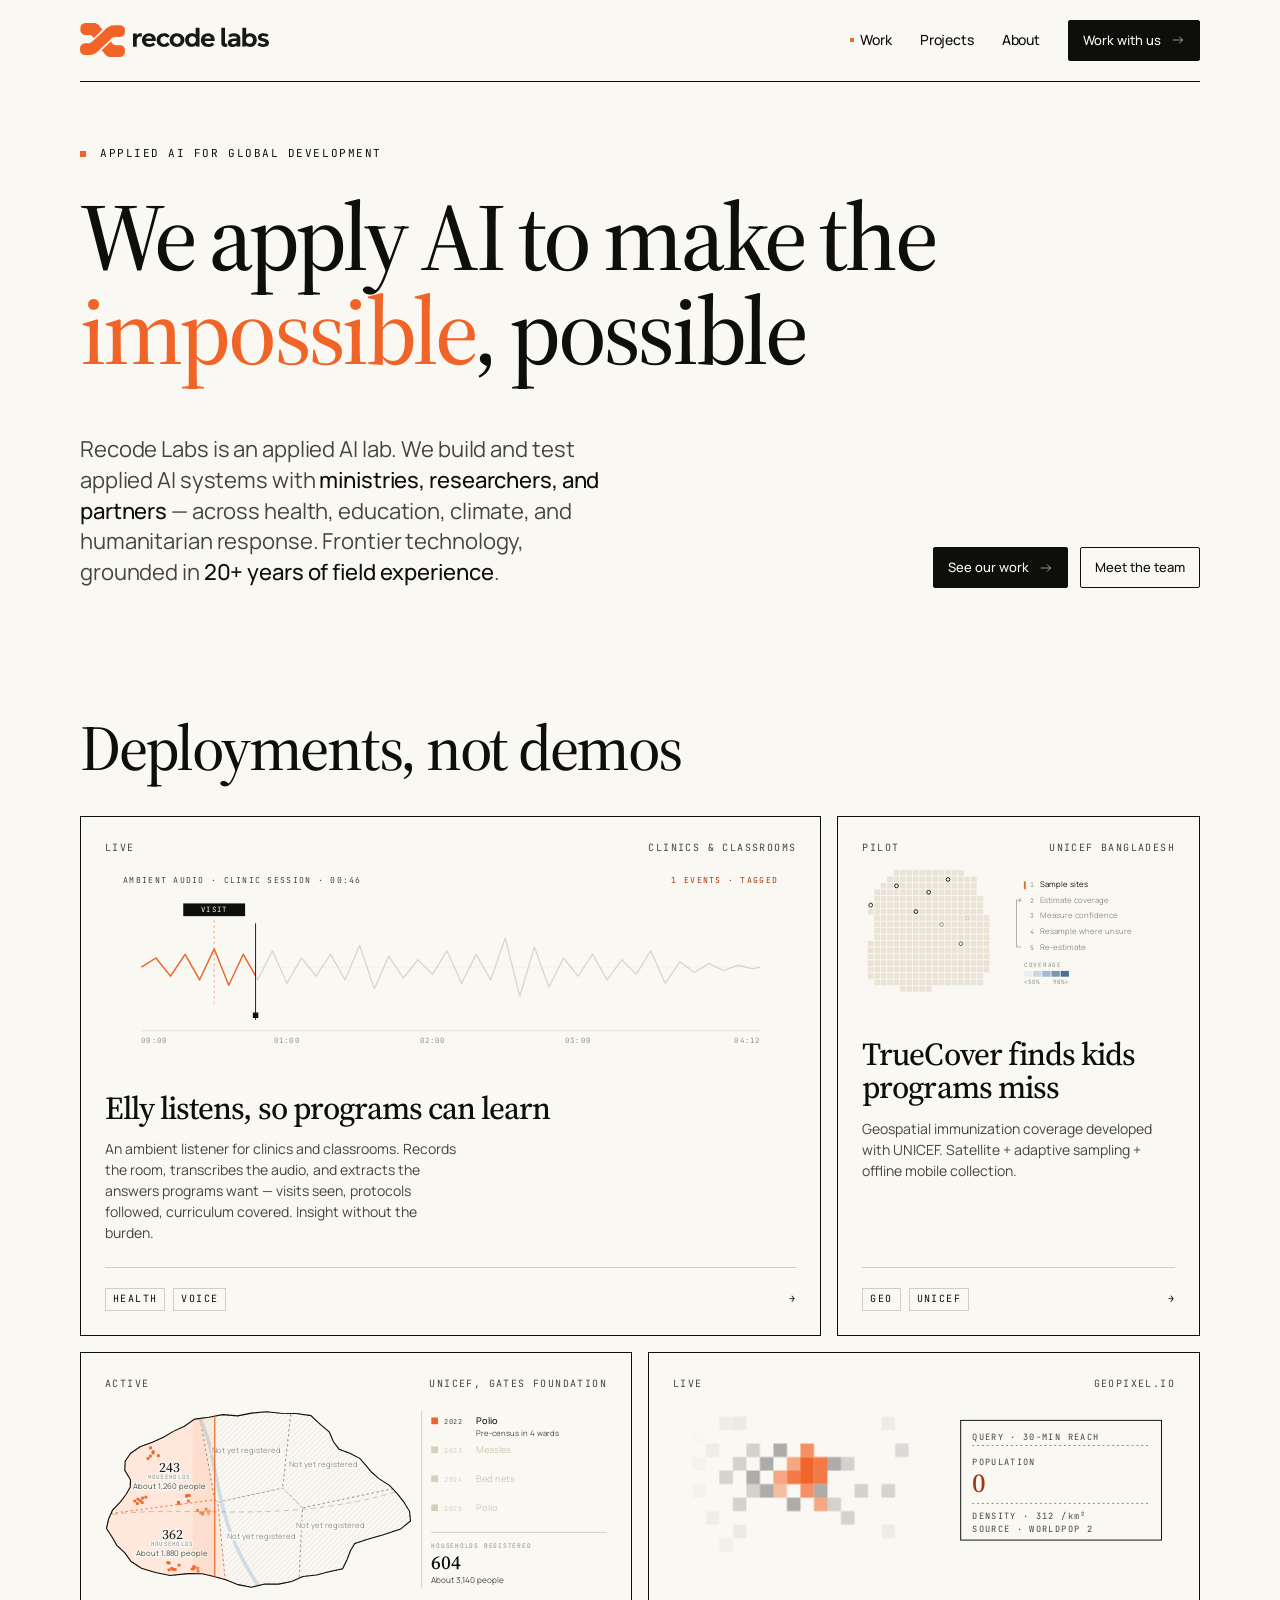
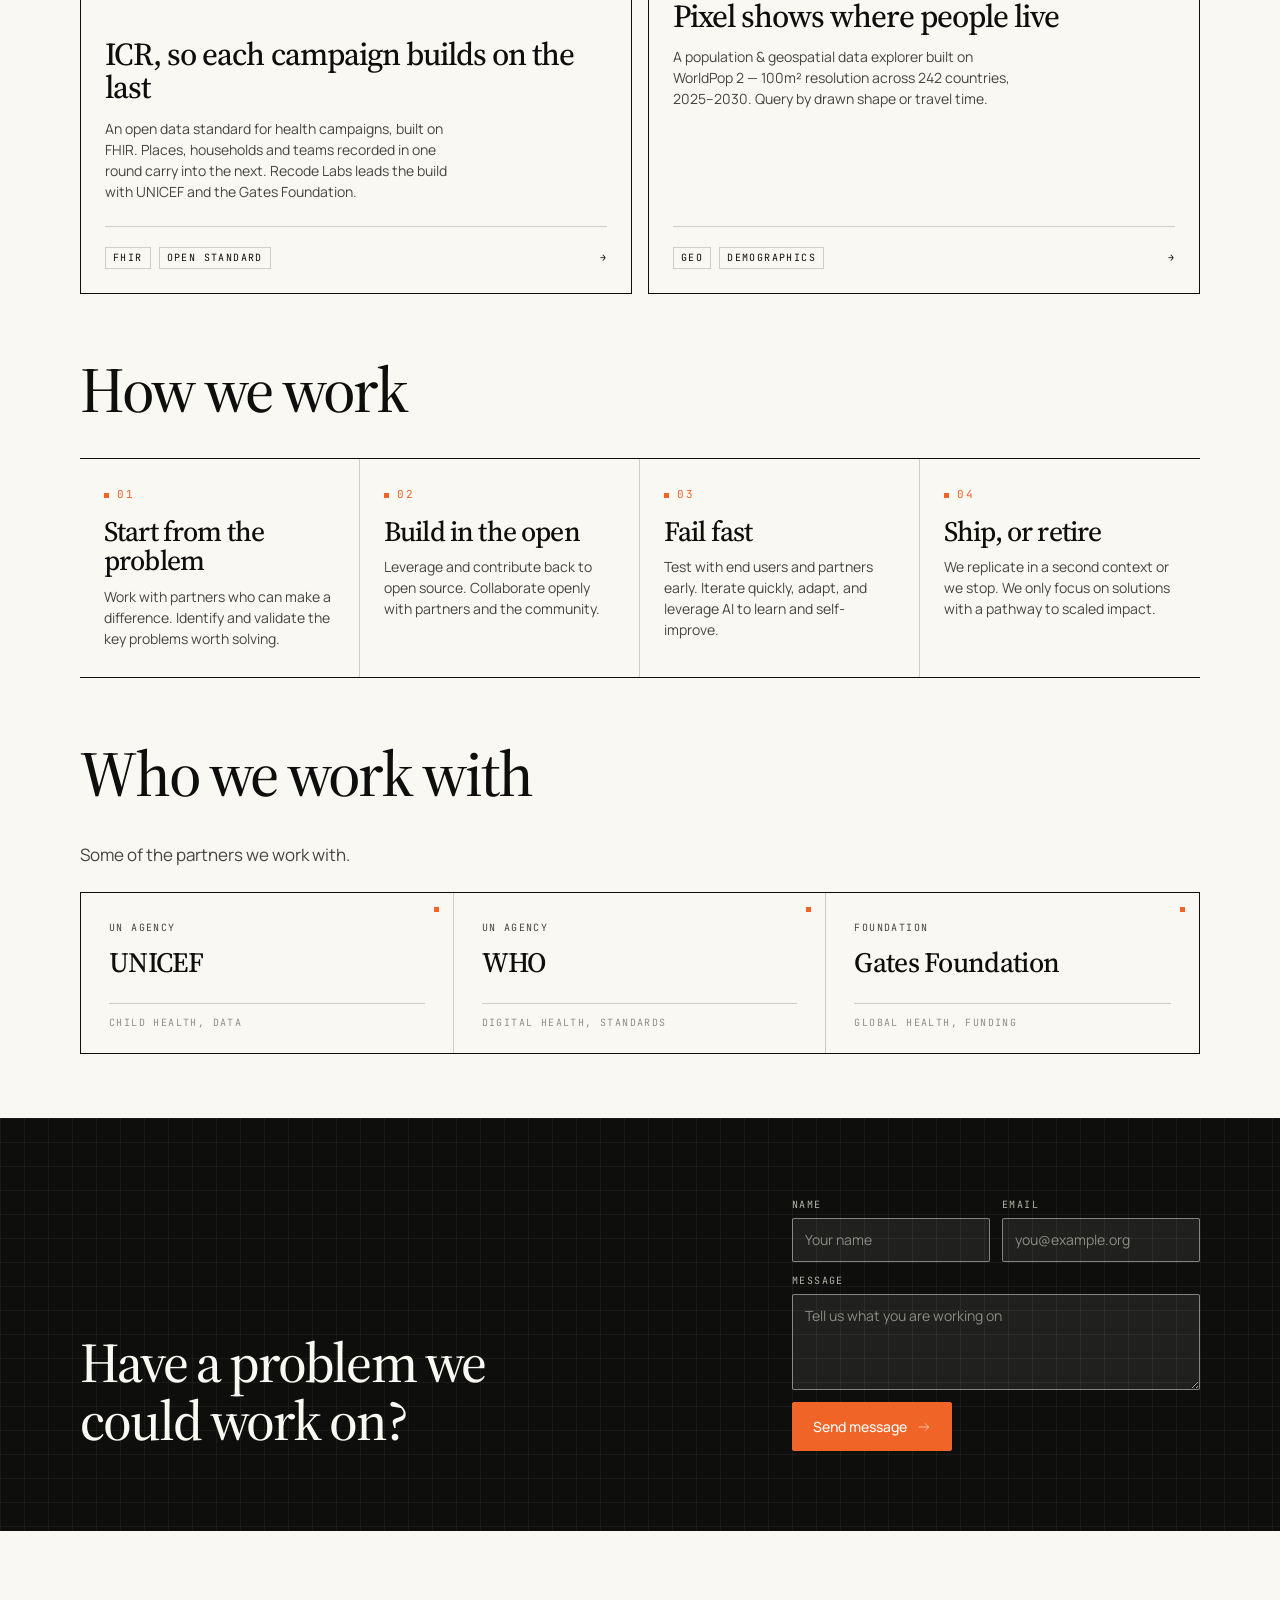
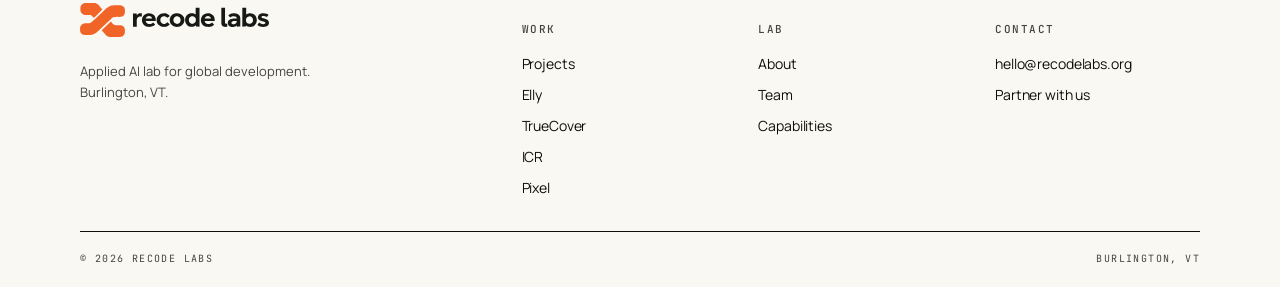
==== commit ccc3ae74: "fix: show the ICR map in the project cards, drop the separate page The ICR should sit with the other" ====
--- a/index.html
+++ b/index.html
@@ -674,45 +674,211 @@
       </a>
 
       <!-- Mid: Integrated Campaign Registry -->
-      <a class="proj mid" href="icr.html">
+      <a class="proj mid" href="projects.html#icr">
         <span class="tl"></span><span class="tr"></span><span class="bl"></span><span class="br"></span>
         <div class="spec"><span>ACTIVE</span><span>UNICEF, GATES FOUNDATION</span></div>
         <div class="visual">
-          <svg viewBox="0 0 520 160" width="100%" data-anim="sequence">
-          
-          <line x1="20" y1="30" x2="500" y2="30" stroke="rgba(14,14,12,0.18)"/>
-          <path data-draw data-at="0.45" data-dur="0.45" d="M40.0 66 V76 H260.0 V92" fill="none" stroke="#45453F" stroke-width="0.75"/>
-          <path data-draw data-at="1.20" data-dur="0.45" d="M150.0 66 V76 H260.0 V92" fill="none" stroke="#45453F" stroke-width="0.75"/>
-          <path data-draw data-at="1.95" data-dur="0.45" d="M260.0 66 V76 H260.0 V92" fill="none" stroke="#45453F" stroke-width="0.75"/>
-          <path data-draw data-at="2.70" data-dur="0.45" d="M370.0 66 V76 H260.0 V92" fill="none" stroke="#45453F" stroke-width="0.75"/>
-          <path data-draw data-at="3.45" data-dur="0.45" d="M480.0 66 V76 H260.0 V92" fill="none" stroke="#F16427" stroke-width="1"/>
-          <g data-pop data-at="0.30"><rect x="35.5" y="25.5" width="9" height="9" fill="#0E0E0C"/><text x="40.0" y="18" font-family="JetBrains Mono, monospace" font-size="7.5" fill="#8F8F86" letter-spacing="0.8" text-anchor="middle">2022</text><text x="40.0" y="50" font-family="Manrope, sans-serif" font-size="10" fill="#0E0E0C" text-anchor="middle">Polio</text><text x="40.0" y="62" font-family="JetBrains Mono, monospace" font-size="6.5" fill="#8F8F86" letter-spacing="0.8" text-anchor="middle">ODK</text></g>
-          <g data-pop data-at="1.05"><rect x="145.5" y="25.5" width="9" height="9" fill="#0E0E0C"/><text x="150.0" y="18" font-family="JetBrains Mono, monospace" font-size="7.5" fill="#8F8F86" letter-spacing="0.8" text-anchor="middle">2023</text><text x="150.0" y="50" font-family="Manrope, sans-serif" font-size="10" fill="#0E0E0C" text-anchor="middle">Measles</text><text x="150.0" y="62" font-family="JetBrains Mono, monospace" font-size="6.5" fill="#8F8F86" letter-spacing="0.8" text-anchor="middle">COMMCARE</text></g>
-          <g data-pop data-at="1.80"><rect x="255.5" y="25.5" width="9" height="9" fill="#0E0E0C"/><text x="260.0" y="18" font-family="JetBrains Mono, monospace" font-size="7.5" fill="#8F8F86" letter-spacing="0.8" text-anchor="middle">2024</text><text x="260.0" y="50" font-family="Manrope, sans-serif" font-size="10" fill="#0E0E0C" text-anchor="middle">Bed nets</text><text x="260.0" y="62" font-family="JetBrains Mono, monospace" font-size="6.5" fill="#8F8F86" letter-spacing="0.8" text-anchor="middle">DHIS2</text></g>
-          <g data-pop data-at="2.55"><rect x="365.5" y="25.5" width="9" height="9" fill="#0E0E0C"/><text x="370.0" y="18" font-family="JetBrains Mono, monospace" font-size="7.5" fill="#8F8F86" letter-spacing="0.8" text-anchor="middle">2025</text><text x="370.0" y="50" font-family="Manrope, sans-serif" font-size="10" fill="#0E0E0C" text-anchor="middle">Polio</text><text x="370.0" y="62" font-family="JetBrains Mono, monospace" font-size="6.5" fill="#8F8F86" letter-spacing="0.8" text-anchor="middle">ODK</text></g>
-          <g data-pop data-at="3.30"><rect x="475.5" y="25.5" width="9" height="9" fill="#F16427"/><text x="480.0" y="18" font-family="JetBrains Mono, monospace" font-size="7.5" fill="#8F8F86" letter-spacing="0.8" text-anchor="middle">2026</text><text x="480.0" y="50" font-family="Manrope, sans-serif" font-size="10" fill="#0E0E0C" text-anchor="middle">Measles</text><text x="480.0" y="62" font-family="JetBrains Mono, monospace" font-size="6.5" fill="#8F8F86" letter-spacing="0.8" text-anchor="middle">COMMCARE</text></g>
-          <rect x="8" y="92" width="504" height="66" fill="#FAF8F3" stroke="#0E0E0C" stroke-width="1"/><rect x="8" y="92" width="504" height="24" fill="#F4F1E9" stroke="#0E0E0C" stroke-width="1"/><text x="20" y="108" font-family="Manrope, sans-serif" font-size="10" fill="#0E0E0C" font-weight="600">Shared registry</text><text x="500" y="108" font-family="JetBrains Mono, monospace" font-size="7" fill="#45453F" letter-spacing="0.8" text-anchor="end">FHIR</text>
-          <text x="20.0" y="130" font-family="Manrope, sans-serif" font-size="7.5" fill="#45453F">Places with stable IDs</text>
-          <rect x="20.0" y="136" width="152.0" height="9" fill="#E9E4D6"/>
-          <rect data-grow="left" data-at="0.85" data-dur="0.35" x="20.0" y="136" width="83.6" height="9" fill="#45453F"/>
-          <rect data-grow="left" data-at="1.60" data-dur="0.35" x="103.6" y="136" width="30.4" height="9" fill="#45453F"/>
-          <rect data-grow="left" data-at="2.35" data-dur="0.35" x="134.0" y="136" width="15.2" height="9" fill="#45453F"/>
-          <rect data-grow="left" data-at="3.10" data-dur="0.35" x="149.2" y="136" width="12.2" height="9" fill="#45453F"/>
-          <rect data-grow="left" data-at="3.85" data-dur="0.35" x="161.4" y="136" width="7.6" height="9" fill="#F16427"/>
-          <text x="184.0" y="130" font-family="Manrope, sans-serif" font-size="7.5" fill="#45453F">Households on the register</text>
-          <rect x="184.0" y="136" width="152.0" height="9" fill="#E9E4D6"/>
-          <rect data-grow="left" data-at="0.85" data-dur="0.35" x="184.0" y="136" width="45.6" height="9" fill="#45453F"/>
-          <rect data-grow="left" data-at="1.60" data-dur="0.35" x="229.6" y="136" width="38.0" height="9" fill="#45453F"/>
-          <rect data-grow="left" data-at="2.35" data-dur="0.35" x="267.6" y="136" width="30.4" height="9" fill="#45453F"/>
-          <rect data-grow="left" data-at="3.10" data-dur="0.35" x="298.0" y="136" width="18.2" height="9" fill="#45453F"/>
-          <rect data-grow="left" data-at="3.85" data-dur="0.35" x="316.2" y="136" width="12.2" height="9" fill="#F16427"/>
-          <text x="348.0" y="130" font-family="Manrope, sans-serif" font-size="7.5" fill="#45453F">Teams and catchment areas</text>
-          <rect x="348.0" y="136" width="152.0" height="9" fill="#E9E4D6"/>
-          <rect data-grow="left" data-at="0.85" data-dur="0.35" x="348.0" y="136" width="60.8" height="9" fill="#45453F"/>
-          <rect data-grow="left" data-at="1.60" data-dur="0.35" x="408.8" y="136" width="30.4" height="9" fill="#45453F"/>
-          <rect data-grow="left" data-at="2.35" data-dur="0.35" x="439.2" y="136" width="22.8" height="9" fill="#45453F"/>
-          <rect data-grow="left" data-at="3.10" data-dur="0.35" x="462.0" y="136" width="15.2" height="9" fill="#45453F"/>
-          <rect data-grow="left" data-at="3.85" data-dur="0.35" x="477.2" y="136" width="10.6" height="9" fill="#F16427"/>
+          <svg viewBox="0 0 520 200" width="100%" data-anim="livingmap" role="img" aria-label="Illustrative district map: over four campaign rounds every ward's households are registered and its population estimated, so later rounds skip the pre-census">
+          <defs><clipPath id="lm-clip-home"><path d="M833.3 262.0 L848.8 287.5 L851.5 313.7 L824.5 335.9 L777.9 351.3 L735.3 363.6 L700.4 374.9 L688.4 394.7 L679.4 418.3 L667.3 443.6 L630.2 451.5 L596.1 460.5 L559.3 464.6 L528.8 478.1 L493.7 485.1 L456.4 484.9 L420.0 493.6 L383.3 486.6 L350.2 473.4 L318.1 464.4 L286.0 456.9 L247.3 456.7 L198.7 461.6 L159.2 453.5 L121.0 442.2 L93.0 423.7 L76.0 400.5 L54.3 379.8 L40.8 356.6 L26.2 334.0 L31.9 308.5 L42.5 284.4 L64.0 262.0 L79.1 241.8 L90.5 222.5 L91.4 201.9 L75.9 176.1 L76.9 151.5 L91.8 129.8 L117.3 112.3 L150.9 99.8 L180.7 86.3 L207.7 70.5 L237.7 56.4 L265.5 37.2 L304.3 32.2 L341.8 25.1 L381.8 28.5 L420.0 20.9 L460.0 17.4 L499.4 21.5 L540.8 21.9 L581.1 27.7 L606.5 51.7 L630.8 71.8 L642.4 98.7 L657.5 118.9 L686.7 130.1 L713.8 143.7 L729.8 162.2 L745.5 180.8 L765.6 198.8 L794.4 217.1 L814.9 238.6 Z"/></clipPath><pattern id="lm-hatch-home" width="10.1" height="10.1" patternUnits="userSpaceOnUse" patternTransform="rotate(45)"><rect width="10.1" height="10.1" fill="#FAF8F3"/><line x1="0" y1="0" x2="0" y2="10.1" stroke="#D6CFBD" stroke-width="1.7"/></pattern></defs>
+          <g data-map data-x0="26" data-x1="852" transform="translate(0.0 7.6) scale(0.3816) translate(-22.2 -13.4)">
+          <path d="M833.3 262.0 L848.8 287.5 L851.5 313.7 L824.5 335.9 L777.9 351.3 L735.3 363.6 L700.4 374.9 L688.4 394.7 L679.4 418.3 L667.3 443.6 L630.2 451.5 L596.1 460.5 L559.3 464.6 L528.8 478.1 L493.7 485.1 L456.4 484.9 L420.0 493.6 L383.3 486.6 L350.2 473.4 L318.1 464.4 L286.0 456.9 L247.3 456.7 L198.7 461.6 L159.2 453.5 L121.0 442.2 L93.0 423.7 L76.0 400.5 L54.3 379.8 L40.8 356.6 L26.2 334.0 L31.9 308.5 L42.5 284.4 L64.0 262.0 L79.1 241.8 L90.5 222.5 L91.4 201.9 L75.9 176.1 L76.9 151.5 L91.8 129.8 L117.3 112.3 L150.9 99.8 L180.7 86.3 L207.7 70.5 L237.7 56.4 L265.5 37.2 L304.3 32.2 L341.8 25.1 L381.8 28.5 L420.0 20.9 L460.0 17.4 L499.4 21.5 L540.8 21.9 L581.1 27.7 L606.5 51.7 L630.8 71.8 L642.4 98.7 L657.5 118.9 L686.7 130.1 L713.8 143.7 L729.8 162.2 L745.5 180.8 L765.6 198.8 L794.4 217.1 L814.9 238.6 Z" fill="#FAF8F3"/>
+          <g data-wards>
+          <g data-r="1" data-cx="196"><path d="M38.5 293.6 L42.5 284.4 L64.0 262.0 L79.1 241.8 L90.5 222.5 L91.4 201.9 L75.9 176.1 L76.9 151.5 L91.8 129.8 L117.3 112.3 L150.9 99.8 L180.7 86.3 L207.7 70.5 L237.7 56.4 L265.5 37.2 L280.6 35.2 L320.3 256.5 Z" fill="url(#lm-hatch-home)"/><path data-fill d="M38.5 293.6 L42.5 284.4 L64.0 262.0 L79.1 241.8 L90.5 222.5 L91.4 201.9 L75.9 176.1 L76.9 151.5 L91.8 129.8 L117.3 112.3 L150.9 99.8 L180.7 86.3 L207.7 70.5 L237.7 56.4 L265.5 37.2 L280.6 35.2 L320.3 256.5 Z" fill="#EEE8DA"/><path data-edge d="M38.5 293.6 L42.5 284.4 L64.0 262.0 L79.1 241.8 L90.5 222.5 L91.4 201.9 L75.9 176.1 L76.9 151.5 L91.8 129.8 L117.3 112.3 L150.9 99.8 L180.7 86.3 L207.7 70.5 L237.7 56.4 L265.5 37.2 L280.6 35.2 L320.3 256.5 Z" fill="none" stroke="#45453F" stroke-width="0.8" stroke-dasharray="2 3" opacity="0.6" vector-effect="non-scaling-stroke"/></g>
+          <g data-r="1" data-cx="406"><path d="M320.3 256.5 L280.6 35.2 L304.3 32.2 L341.8 25.1 L381.8 28.5 L420.0 20.9 L460.0 17.4 L499.4 21.5 L527.0 21.8 L504.5 224.5 L328.9 263.0 Z" fill="url(#lm-hatch-home)"/><path data-fill d="M320.3 256.5 L280.6 35.2 L304.3 32.2 L341.8 25.1 L381.8 28.5 L420.0 20.9 L460.0 17.4 L499.4 21.5 L527.0 21.8 L504.5 224.5 L328.9 263.0 Z" fill="#EEE8DA"/><path data-edge d="M320.3 256.5 L280.6 35.2 L304.3 32.2 L341.8 25.1 L381.8 28.5 L420.0 20.9 L460.0 17.4 L499.4 21.5 L527.0 21.8 L504.5 224.5 L328.9 263.0 Z" fill="none" stroke="#45453F" stroke-width="0.8" stroke-dasharray="2 3" opacity="0.6" vector-effect="non-scaling-stroke"/></g>
+          <g data-r="3" data-cx="615"><path d="M558.3 278.3 L504.5 224.5 L527.0 21.8 L540.8 21.9 L581.1 27.7 L606.5 51.7 L630.8 71.8 L642.4 98.7 L657.5 118.9 L686.7 130.1 L713.8 143.7 L729.8 162.2 L745.5 180.8 L765.6 198.8 L794.4 217.1 L803.5 226.6 Z" fill="url(#lm-hatch-home)"/><path data-fill d="M558.3 278.3 L504.5 224.5 L527.0 21.8 L540.8 21.9 L581.1 27.7 L606.5 51.7 L630.8 71.8 L642.4 98.7 L657.5 118.9 L686.7 130.1 L713.8 143.7 L729.8 162.2 L745.5 180.8 L765.6 198.8 L794.4 217.1 L803.5 226.6 Z" fill="#EEE8DA"/><path data-edge d="M558.3 278.3 L504.5 224.5 L527.0 21.8 L540.8 21.9 L581.1 27.7 L606.5 51.7 L630.8 71.8 L642.4 98.7 L657.5 118.9 L686.7 130.1 L713.8 143.7 L729.8 162.2 L745.5 180.8 L765.6 198.8 L794.4 217.1 L803.5 226.6 Z" fill="none" stroke="#45453F" stroke-width="0.8" stroke-dasharray="2 3" opacity="0.6" vector-effect="non-scaling-stroke"/></g>
+          <g data-r="1" data-cx="204"><path d="M348.5 472.9 L318.1 464.4 L286.0 456.9 L247.3 456.7 L198.7 461.6 L159.2 453.5 L121.0 442.2 L93.0 423.7 L76.0 400.5 L54.3 379.8 L40.8 356.6 L26.2 334.0 L31.9 308.5 L38.5 293.6 L320.3 256.5 L328.9 263.0 Z" fill="url(#lm-hatch-home)"/><path data-fill d="M348.5 472.9 L318.1 464.4 L286.0 456.9 L247.3 456.7 L198.7 461.6 L159.2 453.5 L121.0 442.2 L93.0 423.7 L76.0 400.5 L54.3 379.8 L40.8 356.6 L26.2 334.0 L31.9 308.5 L38.5 293.6 L320.3 256.5 L328.9 263.0 Z" fill="#EEE8DA"/><path data-edge d="M348.5 472.9 L318.1 464.4 L286.0 456.9 L247.3 456.7 L198.7 461.6 L159.2 453.5 L121.0 442.2 L93.0 423.7 L76.0 400.5 L54.3 379.8 L40.8 356.6 L26.2 334.0 L31.9 308.5 L38.5 293.6 L320.3 256.5 L328.9 263.0 Z" fill="none" stroke="#45453F" stroke-width="0.8" stroke-dasharray="2 3" opacity="0.6" vector-effect="non-scaling-stroke"/></g>
+          <g data-r="1" data-cx="447"><path d="M549.6 468.9 L528.8 478.1 L493.7 485.1 L456.4 484.9 L420.0 493.6 L383.3 486.6 L350.2 473.4 L348.5 472.9 L328.9 263.0 L504.5 224.5 L558.3 278.3 Z" fill="url(#lm-hatch-home)"/><path data-fill d="M549.6 468.9 L528.8 478.1 L493.7 485.1 L456.4 484.9 L420.0 493.6 L383.3 486.6 L350.2 473.4 L348.5 472.9 L328.9 263.0 L504.5 224.5 L558.3 278.3 Z" fill="#EEE8DA"/><path data-edge d="M549.6 468.9 L528.8 478.1 L493.7 485.1 L456.4 484.9 L420.0 493.6 L383.3 486.6 L350.2 473.4 L348.5 472.9 L328.9 263.0 L504.5 224.5 L558.3 278.3 Z" fill="none" stroke="#45453F" stroke-width="0.8" stroke-dasharray="2 3" opacity="0.6" vector-effect="non-scaling-stroke"/></g>
+          <g data-r="2" data-cx="633"><path d="M833.3 262.0 L848.8 287.5 L851.5 313.7 L824.5 335.9 L777.9 351.3 L735.3 363.6 L700.4 374.9 L688.4 394.7 L679.4 418.3 L667.3 443.6 L630.2 451.5 L596.1 460.5 L559.3 464.6 L549.6 468.9 L558.3 278.3 L803.5 226.6 L814.9 238.6 Z" fill="url(#lm-hatch-home)"/><path data-fill d="M833.3 262.0 L848.8 287.5 L851.5 313.7 L824.5 335.9 L777.9 351.3 L735.3 363.6 L700.4 374.9 L688.4 394.7 L679.4 418.3 L667.3 443.6 L630.2 451.5 L596.1 460.5 L559.3 464.6 L549.6 468.9 L558.3 278.3 L803.5 226.6 L814.9 238.6 Z" fill="#EEE8DA"/><path data-edge d="M833.3 262.0 L848.8 287.5 L851.5 313.7 L824.5 335.9 L777.9 351.3 L735.3 363.6 L700.4 374.9 L688.4 394.7 L679.4 418.3 L667.3 443.6 L630.2 451.5 L596.1 460.5 L559.3 464.6 L549.6 468.9 L558.3 278.3 L803.5 226.6 L814.9 238.6 Z" fill="none" stroke="#45453F" stroke-width="0.8" stroke-dasharray="2 3" opacity="0.6" vector-effect="non-scaling-stroke"/></g>
+          </g>
+          <g clip-path="url(#lm-clip-home)"><path d="M262 0 C352 150 290 300 468 530" fill="none" stroke="#C9D6E0" stroke-width="10" opacity="0.8"/><path d="M20 300 C240 262 500 334 840 226" fill="none" stroke="#45453F" stroke-width="0.7" stroke-dasharray="5 4" opacity="0.4" vector-effect="non-scaling-stroke"/></g>
+          <path d="M833.3 262.0 L848.8 287.5 L851.5 313.7 L824.5 335.9 L777.9 351.3 L735.3 363.6 L700.4 374.9 L688.4 394.7 L679.4 418.3 L667.3 443.6 L630.2 451.5 L596.1 460.5 L559.3 464.6 L528.8 478.1 L493.7 485.1 L456.4 484.9 L420.0 493.6 L383.3 486.6 L350.2 473.4 L318.1 464.4 L286.0 456.9 L247.3 456.7 L198.7 461.6 L159.2 453.5 L121.0 442.2 L93.0 423.7 L76.0 400.5 L54.3 379.8 L40.8 356.6 L26.2 334.0 L31.9 308.5 L42.5 284.4 L64.0 262.0 L79.1 241.8 L90.5 222.5 L91.4 201.9 L75.9 176.1 L76.9 151.5 L91.8 129.8 L117.3 112.3 L150.9 99.8 L180.7 86.3 L207.7 70.5 L237.7 56.4 L265.5 37.2 L304.3 32.2 L341.8 25.1 L381.8 28.5 L420.0 20.9 L460.0 17.4 L499.4 21.5 L540.8 21.9 L581.1 27.7 L606.5 51.7 L630.8 71.8 L642.4 98.7 L657.5 118.9 L686.7 130.1 L713.8 143.7 L729.8 162.2 L745.5 180.8 L765.6 198.8 L794.4 217.1 L814.9 238.6 Z" fill="none" stroke="#0E0E0C" stroke-width="1.1" vector-effect="non-scaling-stroke"/>
+          <g data-households>
+          <rect data-r="1" x="114.6" y="255.1" width="7.5" height="7.5" fill="#0E0E0C"/>
+          <rect data-r="2" x="122.5" y="246.0" width="7.5" height="7.5" fill="#0E0E0C"/>
+          <rect data-r="1" x="107.8" y="250.9" width="7.5" height="7.5" fill="#0E0E0C"/>
+          <rect data-r="1" x="106.4" y="262.6" width="7.5" height="7.5" fill="#0E0E0C"/>
+          <rect data-r="1" x="99.4" y="256.0" width="7.5" height="7.5" fill="#0E0E0C"/>
+          <rect data-r="1" x="119.3" y="259.9" width="7.5" height="7.5" fill="#0E0E0C"/>
+          <rect data-r="1" x="120.3" y="247.7" width="7.5" height="7.5" fill="#0E0E0C"/>
+          <rect data-r="1" x="129.3" y="245.4" width="7.5" height="7.5" fill="#0E0E0C"/>
+          <rect data-r="1" x="163.4" y="132.6" width="7.5" height="7.5" fill="#0E0E0C"/>
+          <rect data-r="1" x="149.1" y="121.8" width="7.5" height="7.5" fill="#0E0E0C"/>
+          <rect data-r="4" x="171.6" y="115.9" width="7.5" height="7.5" fill="#F16427"/>
+          <rect data-r="1" x="148.6" y="125.6" width="7.5" height="7.5" fill="#0E0E0C"/>
+          <rect data-r="1" x="141.5" y="134.0" width="7.5" height="7.5" fill="#0E0E0C"/>
+          <rect data-r="1" x="135.2" y="140.4" width="7.5" height="7.5" fill="#0E0E0C"/>
+          <rect data-r="1" x="142.0" y="111.6" width="7.5" height="7.5" fill="#0E0E0C"/>
+          <rect data-r="3" x="226.2" y="248.1" width="7.5" height="7.5" fill="#0E0E0C"/>
+          <rect data-r="1" x="244.9" y="256.1" width="7.5" height="7.5" fill="#0E0E0C"/>
+          <rect data-r="1" x="247.6" y="240.8" width="7.5" height="7.5" fill="#0E0E0C"/>
+          <rect data-r="1" x="218.6" y="262.6" width="7.5" height="7.5" fill="#0E0E0C"/>
+          <rect data-r="1" x="239.7" y="242.9" width="7.5" height="7.5" fill="#0E0E0C"/>
+          <rect data-r="1" x="241.5" y="240.5" width="7.5" height="7.5" fill="#0E0E0C"/>
+          <rect data-r="1" x="217.7" y="259.3" width="7.5" height="7.5" fill="#0E0E0C"/>
+          <rect data-r="1" x="366.5" y="58.2" width="7.5" height="7.5" fill="#0E0E0C"/>
+          <rect data-r="1" x="355.7" y="38.2" width="7.5" height="7.5" fill="#0E0E0C"/>
+          <rect data-r="1" x="345.7" y="47.5" width="7.5" height="7.5" fill="#0E0E0C"/>
+          <rect data-r="1" x="355.3" y="61.6" width="7.5" height="7.5" fill="#0E0E0C"/>
+          <rect data-r="1" x="355.6" y="40.7" width="7.5" height="7.5" fill="#0E0E0C"/>
+          <rect data-r="1" x="360.9" y="69.5" width="7.5" height="7.5" fill="#0E0E0C"/>
+          <rect data-r="1" x="363.4" y="54.3" width="7.5" height="7.5" fill="#0E0E0C"/>
+          <rect data-r="1" x="360.0" y="48.3" width="7.5" height="7.5" fill="#0E0E0C"/>
+          <rect data-r="1" x="358.1" y="43.0" width="7.5" height="7.5" fill="#0E0E0C"/>
+          <rect data-r="1" x="384.3" y="81.5" width="7.5" height="7.5" fill="#0E0E0C"/>
+          <rect data-r="1" x="366.4" y="80.6" width="7.5" height="7.5" fill="#0E0E0C"/>
+          <rect data-r="1" x="395.3" y="52.4" width="7.5" height="7.5" fill="#0E0E0C"/>
+          <rect data-r="1" x="388.4" y="86.8" width="7.5" height="7.5" fill="#0E0E0C"/>
+          <rect data-r="1" x="398.4" y="76.7" width="7.5" height="7.5" fill="#0E0E0C"/>
+          <rect data-r="1" x="388.2" y="83.2" width="7.5" height="7.5" fill="#0E0E0C"/>
+          <rect data-r="1" x="378.6" y="64.5" width="7.5" height="7.5" fill="#0E0E0C"/>
+          <rect data-r="1" x="384.3" y="66.0" width="7.5" height="7.5" fill="#0E0E0C"/>
+          <rect data-r="1" x="388.4" y="73.6" width="7.5" height="7.5" fill="#0E0E0C"/>
+          <rect data-r="3" x="452.9" y="86.1" width="7.5" height="7.5" fill="#0E0E0C"/>
+          <rect data-r="1" x="425.6" y="69.7" width="7.5" height="7.5" fill="#0E0E0C"/>
+          <rect data-r="1" x="439.8" y="48.2" width="7.5" height="7.5" fill="#0E0E0C"/>
+          <rect data-r="1" x="442.2" y="59.6" width="7.5" height="7.5" fill="#0E0E0C"/>
+          <rect data-r="1" x="479.5" y="63.0" width="7.5" height="7.5" fill="#0E0E0C"/>
+          <rect data-r="1" x="446.9" y="57.9" width="7.5" height="7.5" fill="#0E0E0C"/>
+          <rect data-r="4" x="451.4" y="59.1" width="7.5" height="7.5" fill="#F16427"/>
+          <rect data-r="1" x="436.6" y="75.1" width="7.5" height="7.5" fill="#0E0E0C"/>
+          <rect data-r="1" x="452.0" y="63.0" width="7.5" height="7.5" fill="#0E0E0C"/>
+          <rect data-r="1" x="440.9" y="67.5" width="7.5" height="7.5" fill="#0E0E0C"/>
+          <rect data-r="3" x="615.9" y="230.7" width="7.5" height="7.5" fill="#0E0E0C"/>
+          <rect data-r="3" x="573.5" y="244.8" width="7.5" height="7.5" fill="#0E0E0C"/>
+          <rect data-r="3" x="589.8" y="248.4" width="7.5" height="7.5" fill="#0E0E0C"/>
+          <rect data-r="3" x="598.0" y="241.4" width="7.5" height="7.5" fill="#0E0E0C"/>
+          <rect data-r="3" x="613.6" y="239.4" width="7.5" height="7.5" fill="#0E0E0C"/>
+          <rect data-r="3" x="630.4" y="238.0" width="7.5" height="7.5" fill="#0E0E0C"/>
+          <rect data-r="3" x="602.8" y="248.8" width="7.5" height="7.5" fill="#0E0E0C"/>
+          <rect data-r="3" x="603.0" y="255.2" width="7.5" height="7.5" fill="#0E0E0C"/>
+          <rect data-r="3" x="606.2" y="244.3" width="7.5" height="7.5" fill="#0E0E0C"/>
+          <rect data-r="3" x="601.5" y="242.9" width="7.5" height="7.5" fill="#0E0E0C"/>
+          <rect data-r="3" x="567.5" y="235.4" width="7.5" height="7.5" fill="#0E0E0C"/>
+          <rect data-r="3" x="537.7" y="100.7" width="7.5" height="7.5" fill="#0E0E0C"/>
+          <rect data-r="3" x="521.7" y="110.7" width="7.5" height="7.5" fill="#0E0E0C"/>
+          <rect data-r="3" x="560.4" y="101.5" width="7.5" height="7.5" fill="#0E0E0C"/>
+          <rect data-r="4" x="544.1" y="116.9" width="7.5" height="7.5" fill="#F16427"/>
+          <rect data-r="3" x="549.1" y="123.0" width="7.5" height="7.5" fill="#0E0E0C"/>
+          <rect data-r="3" x="534.7" y="111.6" width="7.5" height="7.5" fill="#0E0E0C"/>
+          <rect data-r="3" x="531.9" y="102.9" width="7.5" height="7.5" fill="#0E0E0C"/>
+          <rect data-r="3" x="516.4" y="110.4" width="7.5" height="7.5" fill="#0E0E0C"/>
+          <rect data-r="3" x="518.8" y="99.2" width="7.5" height="7.5" fill="#0E0E0C"/>
+          <rect data-r="3" x="535.6" y="108.8" width="7.5" height="7.5" fill="#0E0E0C"/>
+          <rect data-r="3" x="541.7" y="98.0" width="7.5" height="7.5" fill="#0E0E0C"/>
+          <rect data-r="3" x="537.7" y="105.5" width="7.5" height="7.5" fill="#0E0E0C"/>
+          <rect data-r="3" x="555.9" y="100.0" width="7.5" height="7.5" fill="#0E0E0C"/>
+          <rect data-r="3" x="552.8" y="126.2" width="7.5" height="7.5" fill="#0E0E0C"/>
+          <rect data-r="3" x="562.6" y="114.7" width="7.5" height="7.5" fill="#0E0E0C"/>
+          <rect data-r="4" x="555.8" y="110.6" width="7.5" height="7.5" fill="#F16427"/>
+          <rect data-r="3" x="537.8" y="114.0" width="7.5" height="7.5" fill="#0E0E0C"/>
+          <rect data-r="4" x="541.2" y="105.3" width="7.5" height="7.5" fill="#F16427"/>
+          <rect data-r="4" x="586.3" y="104.3" width="7.5" height="7.5" fill="#F16427"/>
+          <rect data-r="3" x="537.5" y="118.0" width="7.5" height="7.5" fill="#0E0E0C"/>
+          <rect data-r="4" x="562.9" y="120.3" width="7.5" height="7.5" fill="#F16427"/>
+          <rect data-r="3" x="562.3" y="123.3" width="7.5" height="7.5" fill="#0E0E0C"/>
+          <rect data-r="1" x="259.1" y="433.7" width="7.5" height="7.5" fill="#0E0E0C"/>
+          <rect data-r="1" x="270.4" y="438.4" width="7.5" height="7.5" fill="#0E0E0C"/>
+          <rect data-r="1" x="254.4" y="440.4" width="7.5" height="7.5" fill="#0E0E0C"/>
+          <rect data-r="2" x="252.4" y="446.4" width="7.5" height="7.5" fill="#0E0E0C"/>
+          <rect data-r="1" x="271.2" y="446.3" width="7.5" height="7.5" fill="#0E0E0C"/>
+          <rect data-r="1" x="258.2" y="440.0" width="7.5" height="7.5" fill="#0E0E0C"/>
+          <rect data-r="1" x="263.0" y="436.1" width="7.5" height="7.5" fill="#0E0E0C"/>
+          <rect data-r="1" x="200.2" y="439.9" width="7.5" height="7.5" fill="#0E0E0C"/>
+          <rect data-r="1" x="209.2" y="441.7" width="7.5" height="7.5" fill="#0E0E0C"/>
+          <rect data-r="1" x="192.0" y="442.8" width="7.5" height="7.5" fill="#0E0E0C"/>
+          <rect data-r="1" x="203.6" y="441.2" width="7.5" height="7.5" fill="#0E0E0C"/>
+          <rect data-r="1" x="199.5" y="439.4" width="7.5" height="7.5" fill="#0E0E0C"/>
+          <rect data-r="3" x="229.4" y="433.8" width="7.5" height="7.5" fill="#0E0E0C"/>
+          <rect data-r="1" x="219.5" y="430.0" width="7.5" height="7.5" fill="#0E0E0C"/>
+          <rect data-r="1" x="192.4" y="424.1" width="7.5" height="7.5" fill="#0E0E0C"/>
+          <rect data-r="1" x="188.8" y="422.9" width="7.5" height="7.5" fill="#0E0E0C"/>
+          <rect data-r="1" x="299.3" y="286.1" width="7.5" height="7.5" fill="#0E0E0C"/>
+          <rect data-r="1" x="269.8" y="281.0" width="7.5" height="7.5" fill="#0E0E0C"/>
+          <rect data-r="1" x="301.9" y="282.0" width="7.5" height="7.5" fill="#0E0E0C"/>
+          <rect data-r="1" x="283.1" y="292.0" width="7.5" height="7.5" fill="#0E0E0C"/>
+          <rect data-r="4" x="266.9" y="279.0" width="7.5" height="7.5" fill="#F16427"/>
+          <rect data-r="1" x="293.7" y="277.8" width="7.5" height="7.5" fill="#0E0E0C"/>
+          <rect data-r="1" x="292.1" y="278.4" width="7.5" height="7.5" fill="#0E0E0C"/>
+          <rect data-r="1" x="299.7" y="291.0" width="7.5" height="7.5" fill="#0E0E0C"/>
+          <rect data-r="4" x="274.0" y="281.8" width="7.5" height="7.5" fill="#F16427"/>
+          <rect data-r="1" x="277.9" y="287.3" width="7.5" height="7.5" fill="#0E0E0C"/>
+          <rect data-r="1" x="284.7" y="287.6" width="7.5" height="7.5" fill="#0E0E0C"/>
+          <rect data-r="1" x="366.9" y="305.7" width="7.5" height="7.5" fill="#0E0E0C"/>
+          <rect data-r="1" x="338.0" y="295.0" width="7.5" height="7.5" fill="#0E0E0C"/>
+          <rect data-r="1" x="358.9" y="296.1" width="7.5" height="7.5" fill="#0E0E0C"/>
+          <rect data-r="1" x="356.0" y="319.6" width="7.5" height="7.5" fill="#0E0E0C"/>
+          <rect data-r="1" x="375.4" y="296.7" width="7.5" height="7.5" fill="#0E0E0C"/>
+          <rect data-r="1" x="379.9" y="300.4" width="7.5" height="7.5" fill="#0E0E0C"/>
+          <rect data-r="1" x="369.8" y="312.1" width="7.5" height="7.5" fill="#0E0E0C"/>
+          <rect data-r="1" x="357.4" y="306.0" width="7.5" height="7.5" fill="#0E0E0C"/>
+          <rect data-r="1" x="366.1" y="310.5" width="7.5" height="7.5" fill="#0E0E0C"/>
+          <rect data-r="1" x="346.4" y="305.0" width="7.5" height="7.5" fill="#0E0E0C"/>
+          <rect data-r="3" x="447.9" y="430.1" width="7.5" height="7.5" fill="#0E0E0C"/>
+          <rect data-r="1" x="452.8" y="423.7" width="7.5" height="7.5" fill="#0E0E0C"/>
+          <rect data-r="1" x="446.2" y="452.5" width="7.5" height="7.5" fill="#0E0E0C"/>
+          <rect data-r="1" x="433.4" y="429.7" width="7.5" height="7.5" fill="#0E0E0C"/>
+          <rect data-r="1" x="452.5" y="444.5" width="7.5" height="7.5" fill="#0E0E0C"/>
+          <rect data-r="1" x="471.9" y="427.0" width="7.5" height="7.5" fill="#0E0E0C"/>
+          <rect data-r="1" x="458.9" y="437.9" width="7.5" height="7.5" fill="#0E0E0C"/>
+          <rect data-r="1" x="461.9" y="444.9" width="7.5" height="7.5" fill="#0E0E0C"/>
+          <rect data-r="1" x="455.5" y="434.3" width="7.5" height="7.5" fill="#0E0E0C"/>
+          <rect data-r="1" x="446.5" y="288.8" width="7.5" height="7.5" fill="#0E0E0C"/>
+          <rect data-r="1" x="453.7" y="284.6" width="7.5" height="7.5" fill="#0E0E0C"/>
+          <rect data-r="1" x="441.8" y="289.2" width="7.5" height="7.5" fill="#0E0E0C"/>
+          <rect data-r="1" x="456.1" y="314.8" width="7.5" height="7.5" fill="#0E0E0C"/>
+          <rect data-r="1" x="436.4" y="315.5" width="7.5" height="7.5" fill="#0E0E0C"/>
+          <rect data-r="1" x="449.6" y="312.5" width="7.5" height="7.5" fill="#0E0E0C"/>
+          <rect data-r="1" x="430.8" y="301.2" width="7.5" height="7.5" fill="#0E0E0C"/>
+          <rect data-r="3" x="695.5" y="266.1" width="7.5" height="7.5" fill="#0E0E0C"/>
+          <rect data-r="2" x="669.0" y="252.3" width="7.5" height="7.5" fill="#0E0E0C"/>
+          <rect data-r="2" x="697.8" y="247.0" width="7.5" height="7.5" fill="#0E0E0C"/>
+          <rect data-r="2" x="677.9" y="271.0" width="7.5" height="7.5" fill="#0E0E0C"/>
+          <rect data-r="2" x="674.8" y="256.7" width="7.5" height="7.5" fill="#0E0E0C"/>
+          <rect data-r="2" x="682.2" y="253.6" width="7.5" height="7.5" fill="#0E0E0C"/>
+          <rect data-r="4" x="712.1" y="261.3" width="7.5" height="7.5" fill="#F16427"/>
+          <rect data-r="2" x="680.9" y="257.8" width="7.5" height="7.5" fill="#0E0E0C"/>
+          <rect data-r="2" x="683.6" y="249.4" width="7.5" height="7.5" fill="#0E0E0C"/>
+          <rect data-r="2" x="681.9" y="272.4" width="7.5" height="7.5" fill="#0E0E0C"/>
+          <rect data-r="2" x="686.5" y="265.2" width="7.5" height="7.5" fill="#0E0E0C"/>
+          <rect data-r="4" x="706.1" y="262.9" width="7.5" height="7.5" fill="#F16427"/>
+          <rect data-r="2" x="669.3" y="268.0" width="7.5" height="7.5" fill="#0E0E0C"/>
+          <rect data-r="2" x="697.3" y="255.6" width="7.5" height="7.5" fill="#0E0E0C"/>
+          <rect data-r="2" x="673.5" y="275.2" width="7.5" height="7.5" fill="#0E0E0C"/>
+          <rect data-r="2" x="697.3" y="269.3" width="7.5" height="7.5" fill="#0E0E0C"/>
+          <rect data-r="4" x="703.6" y="266.7" width="7.5" height="7.5" fill="#F16427"/>
+          <rect data-r="2" x="686.8" y="261.3" width="7.5" height="7.5" fill="#0E0E0C"/>
+          <rect data-r="2" x="699.7" y="266.5" width="7.5" height="7.5" fill="#0E0E0C"/>
+          <rect data-r="2" x="699.6" y="262.0" width="7.5" height="7.5" fill="#0E0E0C"/>
+          <rect data-r="2" x="556.2" y="281.5" width="7.5" height="7.5" fill="#0E0E0C"/>
+          <rect data-r="2" x="564.0" y="288.5" width="7.5" height="7.5" fill="#0E0E0C"/>
+          <rect data-r="3" x="585.0" y="274.2" width="7.5" height="7.5" fill="#0E0E0C"/>
+          <rect data-r="2" x="569.5" y="281.5" width="7.5" height="7.5" fill="#0E0E0C"/>
+          <rect data-r="2" x="555.5" y="293.3" width="7.5" height="7.5" fill="#0E0E0C"/>
+          <rect data-r="2" x="583.3" y="277.6" width="7.5" height="7.5" fill="#0E0E0C"/>
+          <rect data-r="2" x="584.8" y="279.0" width="7.5" height="7.5" fill="#0E0E0C"/>
+          <rect data-r="2" x="588.1" y="293.9" width="7.5" height="7.5" fill="#0E0E0C"/>
+          <rect data-r="2" x="567.9" y="288.3" width="7.5" height="7.5" fill="#0E0E0C"/>
+          <rect data-r="2" x="589.3" y="280.3" width="7.5" height="7.5" fill="#0E0E0C"/>
+          </g>
+          <g data-labels>
+          <g data-hh="400,406,413,428" data-r="1"><text x="196.0" y="180.1" font-family="'Source Serif 4', serif" font-size="38" fill="#0E0E0C" data-known font-weight="500" stroke="#FAF8F3" stroke-width="7.9" paint-order="stroke" text-anchor="middle"><tspan data-num>428</tspan></text><text x="196.0" y="201.1" font-family="JetBrains Mono, monospace" font-size="16.15" fill="#8F8F86" letter-spacing="0.8" data-known stroke="#FAF8F3" stroke-width="7.9" paint-order="stroke" text-anchor="middle">HOUSEHOLDS</text><text x="196.0" y="226.1" font-family="Manrope, sans-serif" font-size="21" fill="#45453F" data-known stroke="#FAF8F3" stroke-width="7.9" paint-order="stroke" text-anchor="middle">About <tspan data-pop>2,230</tspan> people</text><text x="196.0" y="180.1" font-family="Manrope, sans-serif" font-size="21" fill="#8F8F86" data-unknown opacity="0" stroke="#FAF8F3" stroke-width="7.9" paint-order="stroke" text-anchor="middle">Not yet registered</text></g>
+          <g data-hh="391,395,399,410" data-r="1"><text x="405.5" y="129.3" font-family="'Source Serif 4', serif" font-size="38" fill="#0E0E0C" data-known font-weight="500" stroke="#FAF8F3" stroke-width="7.9" paint-order="stroke" text-anchor="middle"><tspan data-num>410</tspan></text><text x="405.5" y="150.3" font-family="JetBrains Mono, monospace" font-size="16.15" fill="#8F8F86" letter-spacing="0.8" data-known stroke="#FAF8F3" stroke-width="7.9" paint-order="stroke" text-anchor="middle">HOUSEHOLDS</text><text x="405.5" y="175.3" font-family="Manrope, sans-serif" font-size="21" fill="#45453F" data-known stroke="#FAF8F3" stroke-width="7.9" paint-order="stroke" text-anchor="middle">About <tspan data-pop>2,130</tspan> people</text><text x="405.5" y="129.3" font-family="Manrope, sans-serif" font-size="21" fill="#8F8F86" data-unknown opacity="0" stroke="#FAF8F3" stroke-width="7.9" paint-order="stroke" text-anchor="middle">Not yet registered</text></g>
+          <g data-hh="0,0,589,595" data-r="3"><text x="614.6" y="167.4" font-family="'Source Serif 4', serif" font-size="38" fill="#0E0E0C" data-known font-weight="500" stroke="#FAF8F3" stroke-width="7.9" paint-order="stroke" text-anchor="middle"><tspan data-num>595</tspan></text><text x="614.6" y="188.4" font-family="JetBrains Mono, monospace" font-size="16.15" fill="#8F8F86" letter-spacing="0.8" data-known stroke="#FAF8F3" stroke-width="7.9" paint-order="stroke" text-anchor="middle">HOUSEHOLDS</text><text x="614.6" y="213.4" font-family="Manrope, sans-serif" font-size="21" fill="#45453F" data-known stroke="#FAF8F3" stroke-width="7.9" paint-order="stroke" text-anchor="middle">About <tspan data-pop>3,090</tspan> people</text><text x="614.6" y="167.4" font-family="Manrope, sans-serif" font-size="21" fill="#8F8F86" data-unknown opacity="0" stroke="#FAF8F3" stroke-width="7.9" paint-order="stroke" text-anchor="middle">Not yet registered</text></g>
+          <g data-hh="626,633,644,656" data-r="1"><text x="204.4" y="361.6" font-family="'Source Serif 4', serif" font-size="38" fill="#0E0E0C" data-known font-weight="500" stroke="#FAF8F3" stroke-width="7.9" paint-order="stroke" text-anchor="middle"><tspan data-num>656</tspan></text><text x="204.4" y="382.6" font-family="JetBrains Mono, monospace" font-size="16.15" fill="#8F8F86" letter-spacing="0.8" data-known stroke="#FAF8F3" stroke-width="7.9" paint-order="stroke" text-anchor="middle">HOUSEHOLDS</text><text x="204.4" y="407.6" font-family="Manrope, sans-serif" font-size="21" fill="#45453F" data-known stroke="#FAF8F3" stroke-width="7.9" paint-order="stroke" text-anchor="middle">About <tspan data-pop>3,410</tspan> people</text><text x="204.4" y="361.6" font-family="Manrope, sans-serif" font-size="21" fill="#8F8F86" data-unknown opacity="0" stroke="#FAF8F3" stroke-width="7.9" paint-order="stroke" text-anchor="middle">Not yet registered</text></g>
+          <g data-hh="437,452,468,474" data-r="1"><text x="446.8" y="361.6" font-family="'Source Serif 4', serif" font-size="38" fill="#0E0E0C" data-known font-weight="500" stroke="#FAF8F3" stroke-width="7.9" paint-order="stroke" text-anchor="middle"><tspan data-num>474</tspan></text><text x="446.8" y="382.6" font-family="JetBrains Mono, monospace" font-size="16.15" fill="#8F8F86" letter-spacing="0.8" data-known stroke="#FAF8F3" stroke-width="7.9" paint-order="stroke" text-anchor="middle">HOUSEHOLDS</text><text x="446.8" y="407.6" font-family="Manrope, sans-serif" font-size="21" fill="#45453F" data-known stroke="#FAF8F3" stroke-width="7.9" paint-order="stroke" text-anchor="middle">About <tspan data-pop>2,460</tspan> people</text><text x="446.8" y="361.6" font-family="Manrope, sans-serif" font-size="21" fill="#8F8F86" data-unknown opacity="0" stroke="#FAF8F3" stroke-width="7.9" paint-order="stroke" text-anchor="middle">Not yet registered</text></g>
+          <g data-hh="0,554,568,578" data-r="2"><text x="633.4" y="334.1" font-family="'Source Serif 4', serif" font-size="38" fill="#0E0E0C" data-known font-weight="500" stroke="#FAF8F3" stroke-width="7.9" paint-order="stroke" text-anchor="middle"><tspan data-num>578</tspan></text><text x="633.4" y="355.1" font-family="JetBrains Mono, monospace" font-size="16.15" fill="#8F8F86" letter-spacing="0.8" data-known stroke="#FAF8F3" stroke-width="7.9" paint-order="stroke" text-anchor="middle">HOUSEHOLDS</text><text x="633.4" y="380.1" font-family="Manrope, sans-serif" font-size="21" fill="#45453F" data-known stroke="#FAF8F3" stroke-width="7.9" paint-order="stroke" text-anchor="middle">About <tspan data-pop>3,010</tspan> people</text><text x="633.4" y="334.1" font-family="Manrope, sans-serif" font-size="21" fill="#8F8F86" data-unknown opacity="0" stroke="#FAF8F3" stroke-width="7.9" paint-order="stroke" text-anchor="middle">Not yet registered</text></g>
+          </g>
+          <g clip-path="url(#lm-clip-home)"><g data-sweep opacity="0"><rect x="-60" y="0" width="60" height="560" fill="#F16427" opacity="0.07"/><line x1="0" y1="0" x2="0" y2="560" stroke="#F16427" stroke-width="1.2" vector-effect="non-scaling-stroke"/></g></g>
+          </g>
+          <line x1="328" y1="8" x2="328" y2="192" stroke="rgba(14,14,12,0.18)"/>
+          <g data-round="1"><rect data-marker x="338" y="15" width="7" height="7" fill="#0E0E0C"/><text x="351.0" y="22.0" font-family="JetBrains Mono, monospace" font-size="7" fill="#45453F" letter-spacing="0.8">2022</text><text x="384.0" y="22.0" font-family="Manrope, sans-serif" font-size="9.5" fill="#0E0E0C" font-weight="500">Polio</text><text x="384.0" y="34.0" font-family="Manrope, sans-serif" font-size="8" fill="#45453F" data-note>Pre-census in 4 wards</text></g>
+          <g data-round="2"><rect data-marker x="338" y="45" width="7" height="7" fill="#0E0E0C"/><text x="351.0" y="52.0" font-family="JetBrains Mono, monospace" font-size="7" fill="#45453F" letter-spacing="0.8">2023</text><text x="384.0" y="52.0" font-family="Manrope, sans-serif" font-size="9.5" fill="#0E0E0C" font-weight="500">Measles</text><text x="384.0" y="64.0" font-family="Manrope, sans-serif" font-size="8" fill="#45453F" data-note>Pre-census in 1 ward</text></g>
+          <g data-round="3"><rect data-marker x="338" y="75" width="7" height="7" fill="#0E0E0C"/><text x="351.0" y="82.0" font-family="JetBrains Mono, monospace" font-size="7" fill="#45453F" letter-spacing="0.8">2024</text><text x="384.0" y="82.0" font-family="Manrope, sans-serif" font-size="9.5" fill="#0E0E0C" font-weight="500">Bed nets</text><text x="384.0" y="94.0" font-family="Manrope, sans-serif" font-size="8" fill="#45453F" data-note>Pre-census in 1 ward</text></g>
+          <g data-round="4"><rect data-marker x="338" y="105" width="7" height="7" fill="#F16427"/><text x="351.0" y="112.0" font-family="JetBrains Mono, monospace" font-size="7" fill="#45453F" letter-spacing="0.8">2025</text><text x="384.0" y="112.0" font-family="Manrope, sans-serif" font-size="9.5" fill="#0E0E0C" font-weight="500">Polio</text><text x="384.0" y="124.0" font-family="Manrope, sans-serif" font-size="8" fill="#F16427" data-note>No pre-census</text></g>
+          <line x1="338" y1="134" x2="520" y2="134" stroke="rgba(14,14,12,0.18)"/>
+          <text x="338.0" y="150.0" font-family="JetBrains Mono, monospace" font-size="6.5" fill="#8F8F86" letter-spacing="0.8">HOUSEHOLDS REGISTERED</text>
+          <text x="338.0" y="172.0" font-family="'Source Serif 4', serif" font-size="20" fill="#0E0E0C" font-weight="500"><tspan data-total>3,141</tspan></text>
+          <text x="338.0" y="186.0" font-family="Manrope, sans-serif" font-size="8.5" fill="#45453F">About <tspan data-total-pop>16,330</tspan> people</text>
           </svg>
         </div>
         <h3>ICR, so each campaign builds on the last</h3>
@@ -958,7 +1124,7 @@
           <li><a href="projects.html">Projects</a></li>
           <li><a href="projects.html#elly">Elly</a></li>
           <li><a href="projects.html#truecover">TrueCover</a></li>
-          <li><a href="icr.html">ICR</a></li>
+          <li><a href="projects.html#icr">ICR</a></li>
           <li><a href="projects.html#pixel">Pixel</a></li>
         </ul>
       </div>
@@ -985,6 +1151,6 @@
   </div>
 </div>
 
-<script src="assets/motion.js?v=2026-10-13d" defer></script>
+<script src="assets/motion.js?v=2026-10-13e" defer></script>
 </body>
 </html>
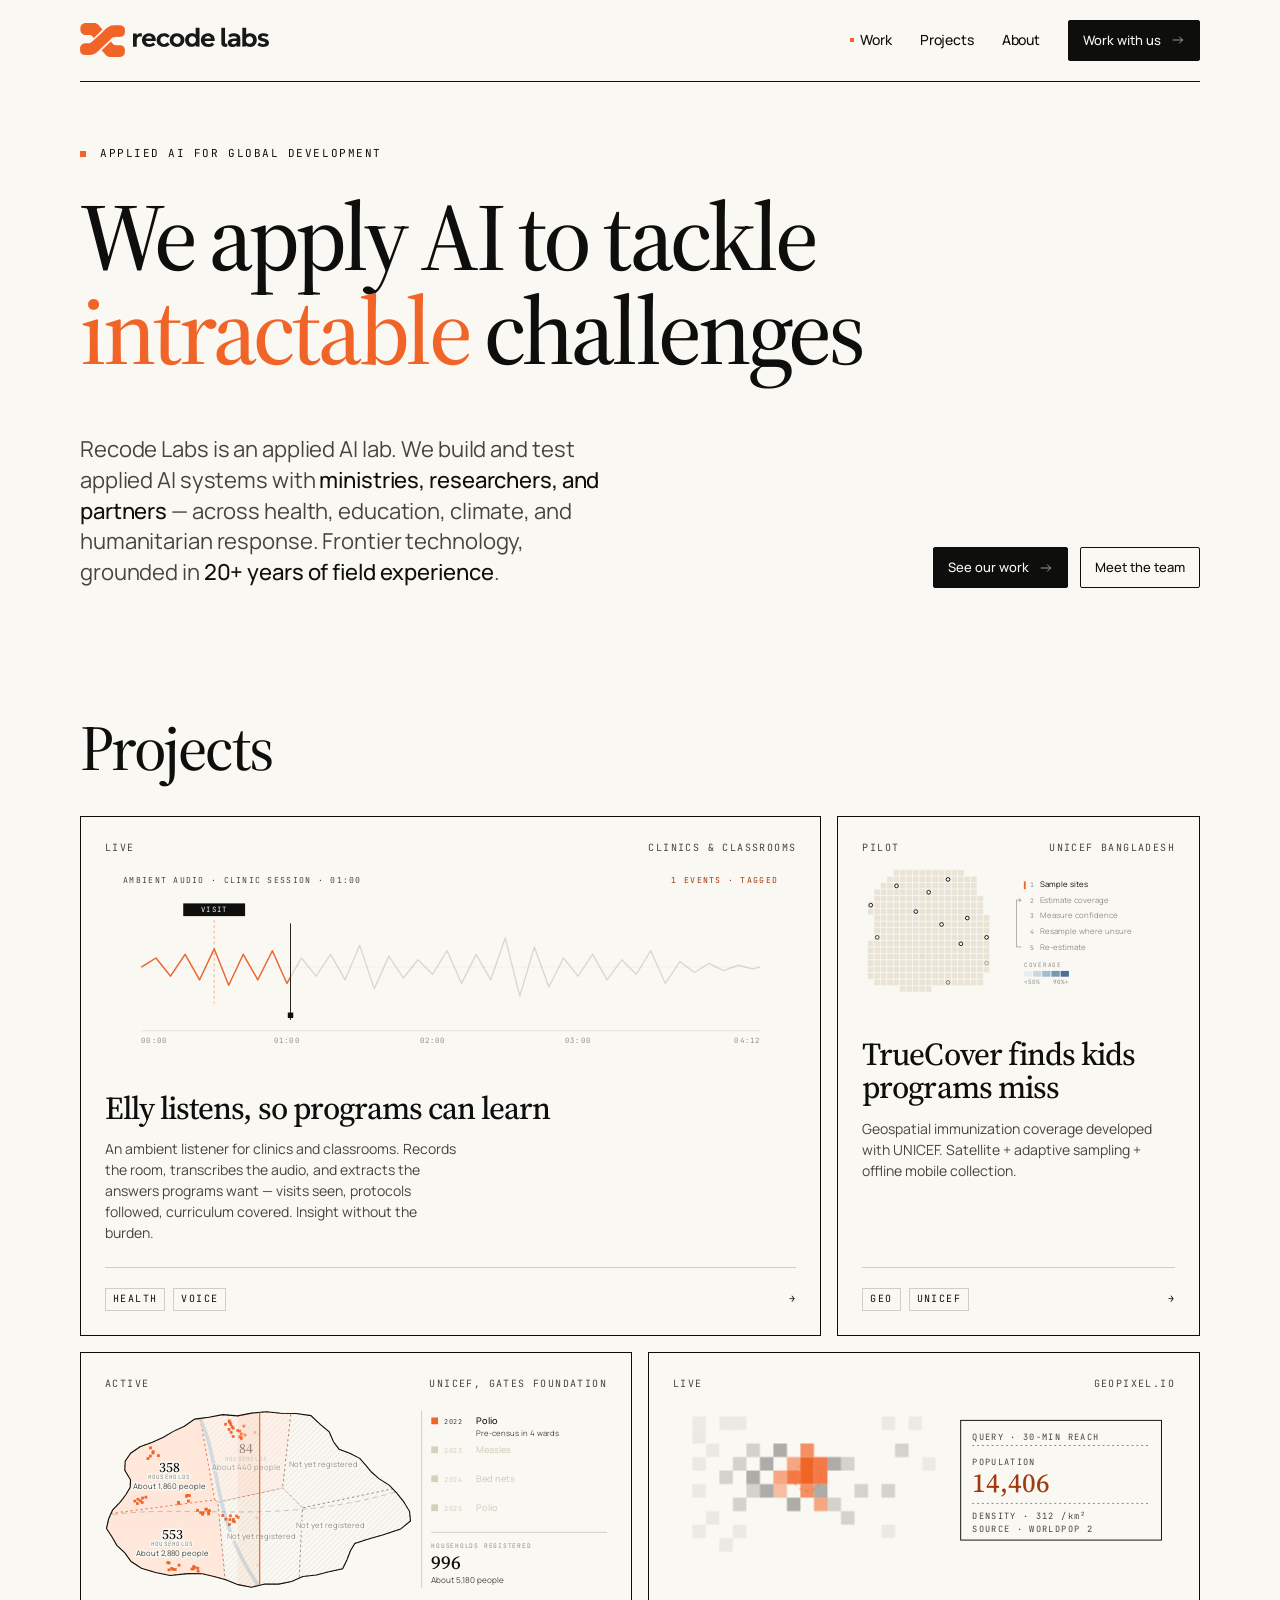
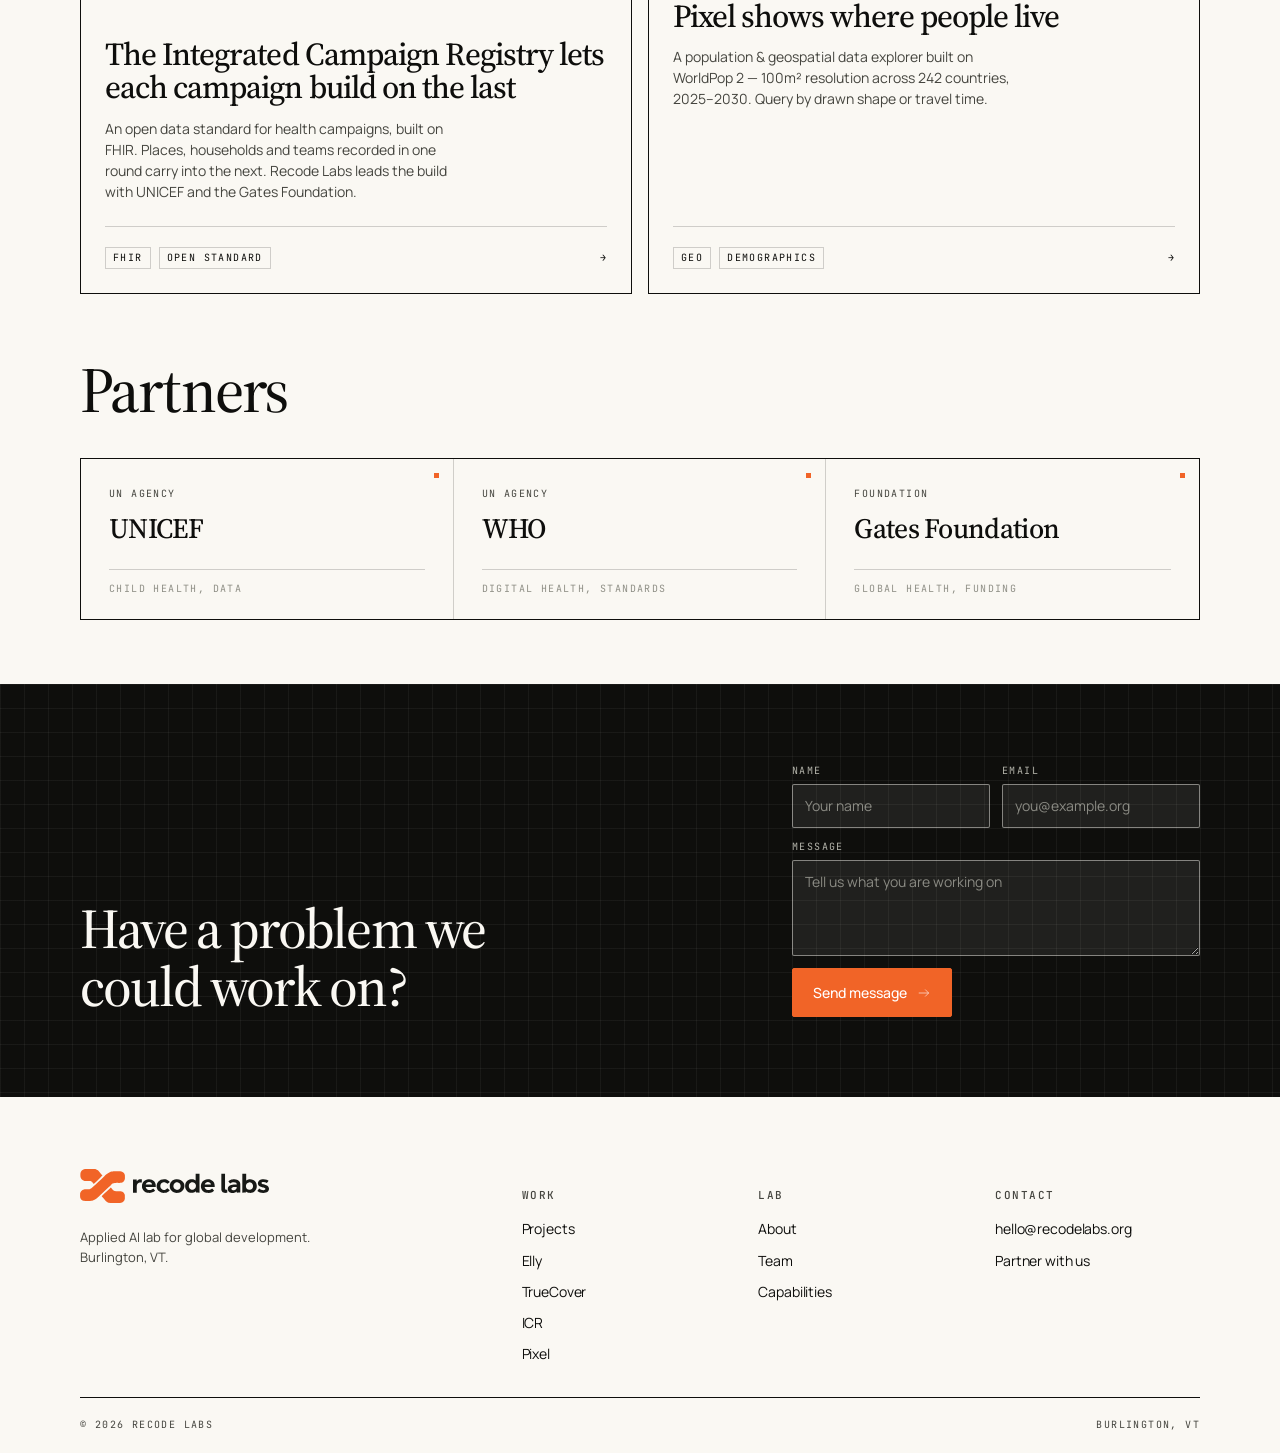
==== commit 8bd3d94e: "copy: simplify homepage and about page wording Homepage: new headline ("We apply AI to tackle intrac" ====
--- a/index.html
+++ b/index.html
@@ -58,15 +58,6 @@
   .proj.mid { grid-column: span 6; }
   .proj .visual { margin-top: 12px; }
 
-  /* Method strip */
-  .method { display: grid; grid-template-columns: repeat(4, 1fr); gap: 0; border-top: 1px solid var(--ink-900); border-bottom: 1px solid var(--ink-900); }
-  .method .cell { padding: 28px 24px; border-right: 1px solid var(--color-line-hairline); }
-  .method .cell:last-child { border-right: none; }
-  .method .cell .n { font-family: var(--font-mono); font-size: 11px; letter-spacing: 0.14em; text-transform: uppercase; color: var(--signal-500); display: flex; align-items: center; gap: 8px; }
-  .method .cell .n .dot { width: 5px; height: 5px; background: var(--signal-500); }
-  .method .cell h4 { font-family: var(--font-display); font-weight: 500; font-size: 28px; line-height: 1.05; letter-spacing: -0.03em; margin: 14px 0 10px; }
-  .method .cell h4 .acc { color: var(--signal-500); }
-  .method .cell p { font-size: 14px; color: var(--color-text-secondary); line-height: 1.5; }
 
   /* Partners */
   .partners { padding: 0 0 64px; }
@@ -156,10 +147,6 @@
     .section-h .rt { justify-self: start; text-align: left; }
     .work-grid { grid-template-columns: repeat(6, 1fr); }
     .proj.big, .proj.sm, .proj.mid { grid-column: span 6; }
-    .method { grid-template-columns: repeat(2, 1fr); }
-    .method .cell { border-right: 1px solid var(--color-line-hairline); border-bottom: 1px solid var(--color-line-hairline); }
-    .method .cell:nth-child(2n) { border-right: none; }
-    .method .cell:nth-last-child(-n+2) { border-bottom: none; }
     .partners { padding: 0 0 48px; }
     .partners-grid { grid-template-columns: 1fr; }
     .partner { border-right: none; border-bottom: 1px solid var(--color-line-hairline); }
@@ -185,11 +172,6 @@
     .proj h3 { font-size: 24px; margin-top: 24px; }
     .proj p { font-size: 13px; }
     .proj .visual { margin-top: 8px; }
-    .method { grid-template-columns: 1fr; }
-    .method .cell { border-right: none; }
-    .method .cell:not(:last-child) { border-bottom: 1px solid var(--color-line-hairline); }
-    .method .cell:last-child { border-bottom: none; }
-    .method .cell h4 { font-size: 22px; }
     .partners { padding: 0 0 32px; }
     .cta-block { padding: 40px 0; }
     .cta-block h2 { font-size: 28px; }
@@ -227,7 +209,7 @@
       <span class="dot"></span>
       <span>APPLIED AI FOR GLOBAL DEVELOPMENT</span>
     </div>
-    <h1>We apply AI to make the <span class="acc">impossible</span>, possible</h1>
+    <h1>We apply AI to tackle <span class="acc">intractable</span> challenges</h1>
     <div class="sub">
       <p class="lede">Recode Labs is an applied AI lab. We build and test applied AI systems with <strong>ministries, researchers, and partners</strong> — across health, education, climate, and humanitarian response. Frontier technology, grounded in <strong>20+ years of field experience</strong>.</p>
       <div class="cta">
@@ -240,7 +222,7 @@
   <!-- Work -->
   <section class="section" style="border-bottom: none;">
     <div class="section-h">
-      <h2>Deployments, not demos</h2>
+      <h2>Projects</h2>
     </div>
 
     <div class="work-grid">
@@ -881,7 +863,7 @@
           <text x="338.0" y="186.0" font-family="Manrope, sans-serif" font-size="8.5" fill="#45453F">About <tspan data-total-pop>16,330</tspan> people</text>
           </svg>
         </div>
-        <h3>ICR, so each campaign builds on the last</h3>
+        <h3>The Integrated Campaign Registry lets each campaign build on the last</h3>
         <p>An open data standard for health campaigns, built on FHIR. Places, households and teams recorded in one round carry into the next. Recode Labs leads the build with UNICEF and the Gates Foundation.</p>
         <div class="foot">
           <div class="tags"><span class="t">FHIR</span><span class="t">OPEN STANDARD</span></div>
@@ -987,42 +969,11 @@
     </div>
   </section>
 
-  <!-- Method -->
-  <section class="section" style="padding-top: 0; border-bottom: none;">
-    <div class="section-h">
-      <h2>How we work</h2>
-    </div>
-    <div class="method">
-      <div class="cell">
-        <div class="n"><span class="dot"></span>01</div>
-        <h4>Start from the problem</h4>
-        <p>Work with partners who can make a difference. Identify and validate the key problems worth solving.
-            </p>
-      </div>
-      <div class="cell">
-        <div class="n"><span class="dot"></span>02</div>
-        <h4>Build in the open</h4>
-        <p>Leverage and contribute back to open source. Collaborate openly with partners and the community.</p>
-      </div>
-      <div class="cell">
-        <div class="n"><span class="dot"></span>03</div>
-        <h4>Fail fast</h4>
-        <p>Test with end users and partners early. Iterate quickly, adapt, and leverage AI to learn and self-improve.</p>
-      </div>
-      <div class="cell">
-        <div class="n"><span class="dot"></span>04</div>
-        <h4>Ship, or retire</h4>
-        <p>We replicate in a second context or we stop. We only focus on solutions with a pathway to scaled impact.</p>
-      </div>
-    </div>
-  </section>
-
   <!-- Partners -->
   <section class="partners">
     <div class="section-h">
-      <h2>Who we work with</h2>
+      <h2>Partners</h2>
     </div>
-    <p class="intro">Some of the partners we work with.</p>
     <div class="partners-grid">
       <div class="partner live">
         <div class="row1"><span>UN AGENCY</span></div>
@@ -1132,7 +1083,7 @@
         <h5>Lab</h5>
         <ul>
           <li><a href="about.html">About</a></li>
-          <li><a href="about.html#bench">Team</a></li>
+          <li><a href="about.html#team">Team</a></li>
           <li><a href="about.html#capabilities">Capabilities</a></li>
         </ul>
       </div>
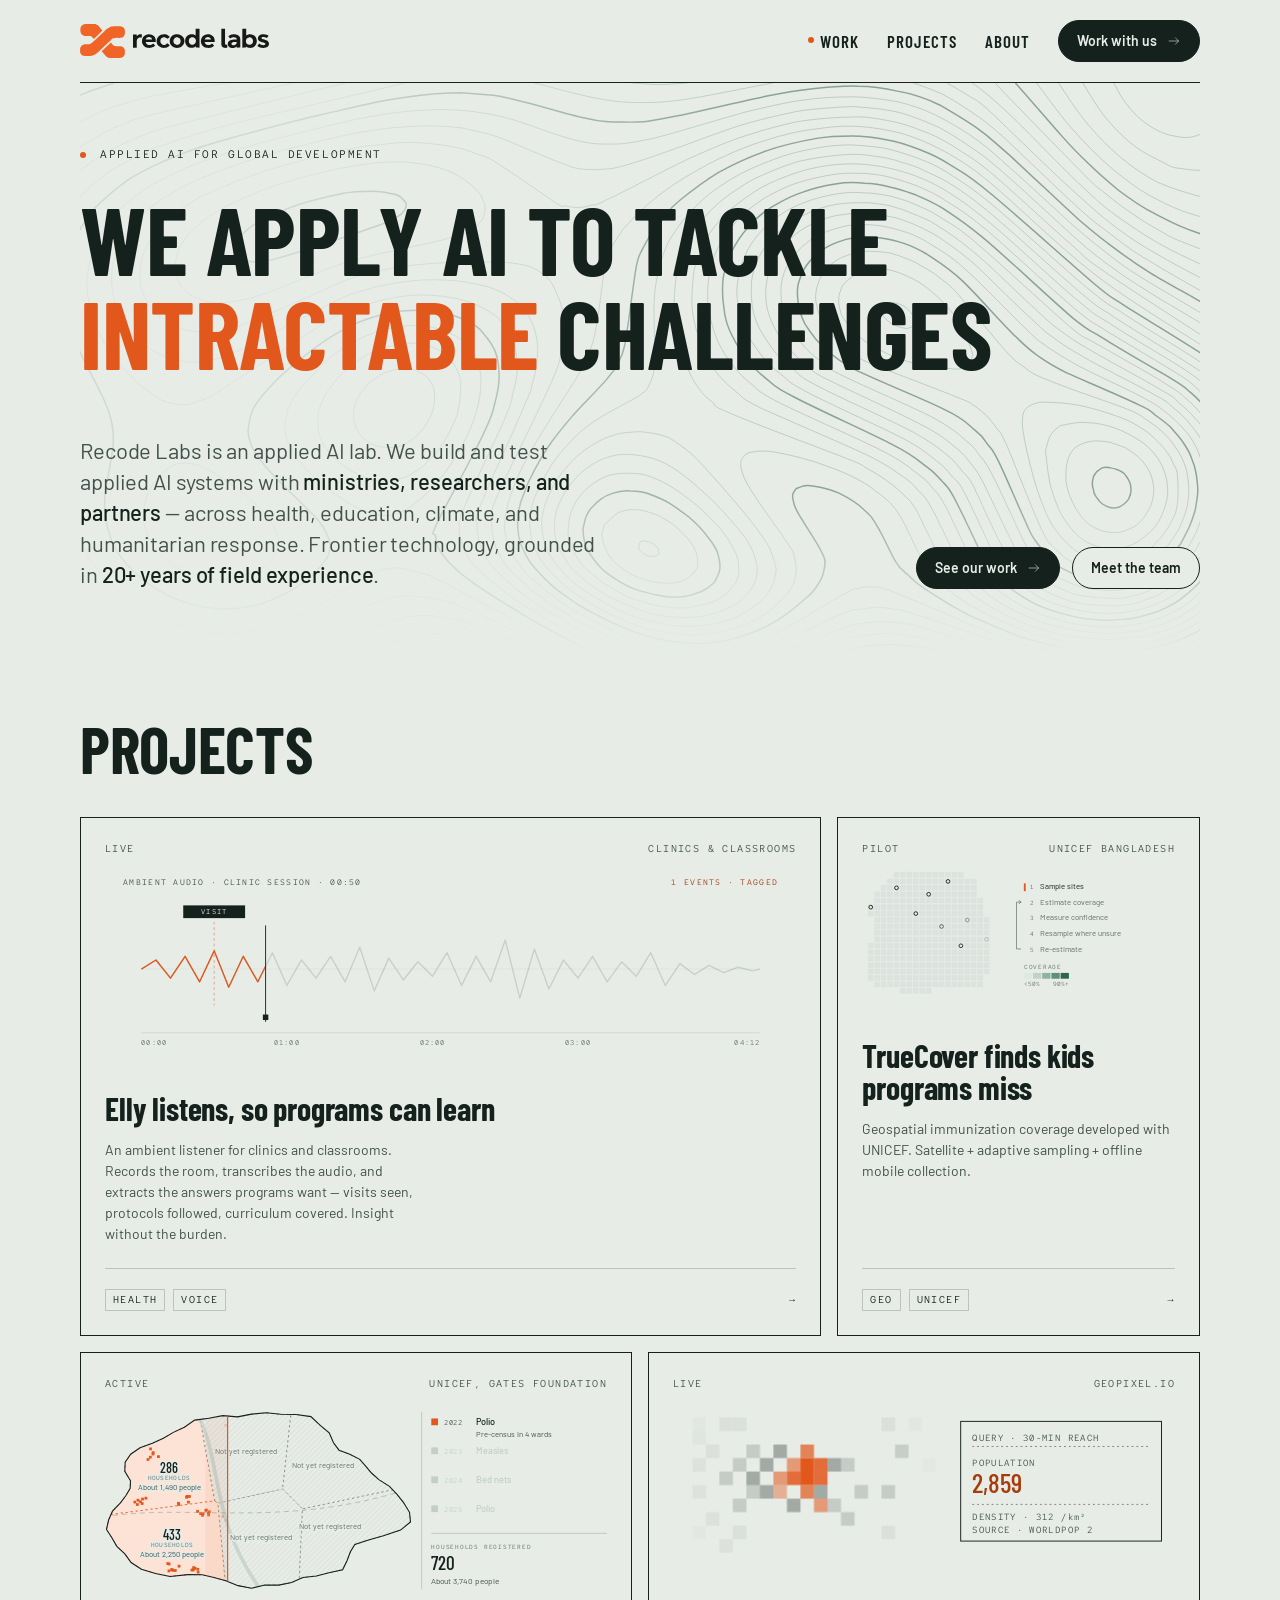
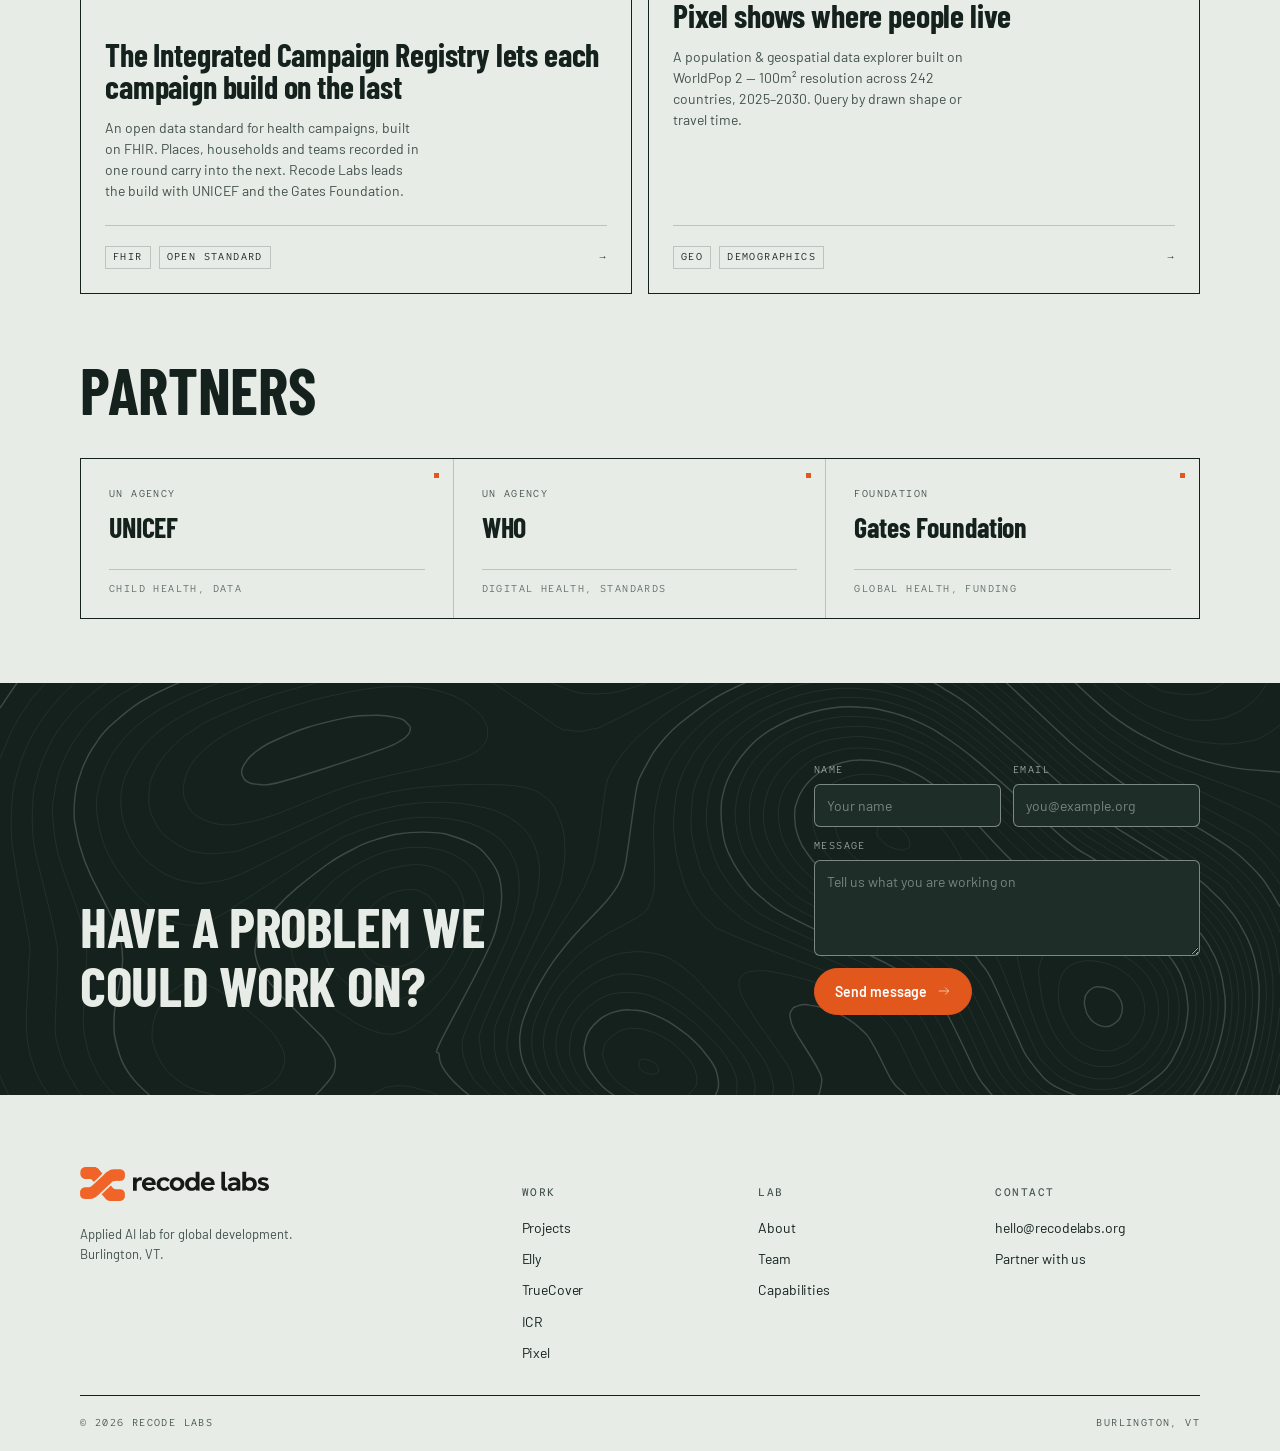
==== commit 07ceaaa9: "feat: survey-map redesign (Barlow fonts, sage palette, topographic contours) The cream, serif and cl" ====
--- a/index.html
+++ b/index.html
@@ -7,14 +7,14 @@
 <meta name="description" content="Recode Labs is an applied AI lab. We build and test applied AI systems with ministries, researchers, and partners — across health, education, climate, and humanitarian response.">
 <link rel="icon" href="assets/favicon.svg" type="image/svg+xml">
 <link rel="apple-touch-icon" href="assets/apple-touch-icon.png">
-<link rel="stylesheet" href="tokens.css">
-<link rel="stylesheet" href="site.css">
+<link rel="stylesheet" href="tokens.css?v=2026-10-20d">
+<link rel="stylesheet" href="site.css?v=2026-10-20d">
 <style>
   /* HERO */
   .hero { padding: 64px 0; position: relative; }
   .hero .eyebrow { display: flex; gap: 14px; align-items: center; margin-bottom: 28px; font-family: var(--font-mono); font-size: 11px; letter-spacing: 0.14em; text-transform: uppercase; }
   .hero .eyebrow .dot { width: 6px; height: 6px; background: var(--signal-500); }
-  .hero h1 { font-family: var(--font-display); font-weight: 500; font-size: 96px; line-height: 0.98; letter-spacing: -0.04em; max-width: 1100px; }
+  .hero h1 { font-family: var(--font-display); font-weight: 700; font-size: 96px; line-height: 0.98; letter-spacing: -0.005em; max-width: 1100px; text-transform: uppercase; }
   .hero h1 .acc { color: var(--signal-500); }
   .hero .sub { display: grid; grid-template-columns: 1fr 1fr; gap: 48px; margin-top: 56px; align-items: end; }
   .hero .lede { font-size: 22px; line-height: 1.4; max-width: 52ch; color: var(--color-text-secondary); letter-spacing: -0.005em; }
@@ -33,7 +33,7 @@
   .section { padding: 64px 0; border-bottom: 1px solid var(--color-line-hairline); }
   .section-h { display: grid; grid-template-columns: 1fr auto; gap: 12px 40px; align-items: end; margin-bottom: 36px; }
   .section-h .lbl { grid-column: 1 / -1; font-family: var(--font-mono); font-size: 11px; letter-spacing: 0.14em; text-transform: uppercase; color: var(--color-text-secondary); padding-bottom: 12px; border-bottom: 1px solid var(--color-line-hairline); }
-  .section-h h2 { font-family: var(--font-display); font-weight: 500; font-size: 64px; line-height: 1; letter-spacing: -0.035em; }
+  .section-h h2 { font-family: var(--font-display); font-weight: 700; font-size: 64px; line-height: 1; letter-spacing: -0.005em; text-transform: uppercase; }
   .section-h h2 .acc { color: var(--signal-500); }
   .section-h .rt { justify-self: end; text-align: right; font-family: var(--font-mono); font-size: 11px; letter-spacing: 0.12em; text-transform: uppercase; color: var(--color-text-secondary); }
 
@@ -46,7 +46,7 @@
   .proj .bl { bottom: -1px; left: -1px; border-bottom-width: 1px; border-left-width: 1px; }
   .proj .br { bottom: -1px; right: -1px; border-bottom-width: 1px; border-right-width: 1px; }
   .proj .spec { display: flex; justify-content: space-between; font-family: var(--font-mono); font-size: 10px; letter-spacing: 0.14em; text-transform: uppercase; color: var(--color-text-secondary); }
-  .proj h3 { font-family: var(--font-display); font-weight: 500; font-size: 32px; line-height: 1.02; letter-spacing: -0.03em; margin-top: 36px; }
+  .proj h3 { font-family: var(--font-display); font-weight: 700; font-size: 32px; line-height: 1.02; letter-spacing: -0.005em; margin-top: 36px; }
   .proj h3 .acc { color: var(--signal-500); }
   .proj p { font-size: 14px; color: var(--color-text-secondary); line-height: 1.5; margin-top: 14px; margin-bottom: 24px; max-width: 40ch; }
   .proj .foot { margin-top: auto; padding-top: 20px; border-top: 1px solid var(--color-line-hairline); display: flex; justify-content: space-between; align-items: center; font-family: var(--font-mono); font-size: 10px; letter-spacing: 0.14em; text-transform: uppercase; color: var(--color-text-secondary); }
@@ -68,7 +68,7 @@
   .partner:last-child { border-right: none; }
   .partner .row1 { display: flex; justify-content: space-between; align-items: center; font-family: var(--font-mono); font-size: 10px; letter-spacing: 0.14em; text-transform: uppercase; color: var(--color-text-secondary); }
   .partner .row1 .n { color: var(--signal-500); font-weight: 500; }
-  .partner .name { font-family: var(--font-display); font-weight: 500; font-size: 28px; line-height: 1.05; letter-spacing: -0.025em; margin-top: 4px; }
+  .partner .name { font-family: var(--font-display); font-weight: 700; font-size: 28px; line-height: 1.05; letter-spacing: -0.005em; margin-top: 4px; }
   .partner .role { font-family: var(--font-mono); font-size: 10px; letter-spacing: 0.14em; text-transform: uppercase; color: var(--color-text-caption); margin-top: 18px; padding-top: 12px; border-top: 1px solid var(--color-line-hairline); }
   .partner.live::after { content: ''; position: absolute; top: 14px; right: 14px; width: 5px; height: 5px; background: var(--signal-500); }
   .partners .footnote { font-family: var(--font-mono); font-size: 10px; letter-spacing: 0.14em; text-transform: uppercase; color: var(--color-text-caption); margin-top: 18px; padding-top: 12px; border-top: 1px solid var(--color-line-hairline); }
@@ -76,7 +76,7 @@
   /* Manifesto */
   .manifesto { display: grid; grid-template-columns: 1fr 1.4fr; gap: 48px; padding: 96px 0; align-items: start; border-bottom: 1px solid var(--color-line-hairline); }
   .manifesto .side { font-family: var(--font-mono); font-size: 11px; letter-spacing: 0.14em; text-transform: uppercase; color: var(--color-text-secondary); }
-  .manifesto .body { font-family: var(--font-display); font-weight: 500; font-size: 48px; line-height: 1.1; letter-spacing: -0.03em; max-width: 22ch; }
+  .manifesto .body { font-family: var(--font-display); font-weight: 600; font-size: 48px; line-height: 1.1; letter-spacing: -0.005em; max-width: 22ch; }
   .manifesto .body .acc { color: var(--signal-500); }
   .manifesto .rule { margin-top: 24px; height: 1px; background: var(--ink-900); width: 100%; }
   .manifesto ol { list-style: none; padding: 0; margin: 0; counter-reset: m; }
@@ -88,19 +88,19 @@
   /* Quote */
   .quote-wrap { padding: 120px 0; border-bottom: 1px solid var(--color-line-hairline); }
   .quote-grid { display: grid; grid-template-columns: 220px 1fr; gap: 48px; }
-  .quote-body { font-family: var(--font-display); font-weight: 500; font-size: 44px; line-height: 1.18; letter-spacing: -0.015em; }
+  .quote-body { font-family: var(--font-display); font-weight: 600; font-size: 44px; line-height: 1.18; letter-spacing: -0.005em; }
   .quote-body .mark { color: var(--signal-500); }
   .quote-body .acc { color: var(--signal-500); }
   .quote-attrib { display: flex; align-items: center; gap: 14px; margin-top: 32px; padding-top: 16px; border-top: 1px solid var(--color-line-hairline); }
-  .quote-avatar { width: 44px; height: 44px; background: var(--bone-100); border: 1px solid var(--ink-900); display: grid; place-items: center; font-family: var(--font-display); font-weight: 500; font-size: 22px; }
+  .quote-avatar { width: 44px; height: 44px; background: var(--bone-100); border: 1px solid var(--ink-900); display: grid; place-items: center; font-family: var(--font-display); font-weight: 700; font-size: 22px; }
 
   /* CTA */
   .cta-block { background: var(--ink-900); color: var(--bone-50); padding: 80px 0; position: relative; }
-  .cta-block .grid { position: absolute; inset: 0; background-image: linear-gradient(to right, rgba(250,248,243,0.05) 1px, transparent 1px), linear-gradient(to bottom, rgba(250,248,243,0.05) 1px, transparent 1px); background-size: 24px 24px; pointer-events: none; }
+  .cta-block .grid { position: absolute; inset: 0; pointer-events: none; }
   .cta-block .wrap { position: relative; z-index: 1; display: grid; grid-template-columns: 1fr auto; gap: 48px; align-items: end; }
   .cta-block .lbl { font-family: var(--font-mono); font-size: 11px; letter-spacing: 0.14em; text-transform: uppercase; color: var(--ink-400); display: flex; align-items: center; gap: 10px; }
   .cta-block .lbl .dot { width: 6px; height: 6px; background: var(--signal-500); }
-  .cta-block h2 { font-family: var(--font-display); font-weight: 500; font-size: 56px; line-height: 1.05; letter-spacing: -0.035em; margin-top: 20px; max-width: 18ch; }
+  .cta-block h2 { font-family: var(--font-display); font-weight: 700; font-size: 56px; line-height: 1.05; letter-spacing: -0.005em; margin-top: 20px; max-width: 18ch; text-transform: uppercase; }
   .cta-block h2 .acc { color: var(--signal-500); }
   .cta-block .buttons { display: flex; gap: 12px; }
   .cta-block .buttons .btn { background: var(--signal-500); border-color: var(--signal-500); color: #fff; padding: 14px 20px; font-size: 14px; }
@@ -112,9 +112,9 @@
   .contact-form textarea {
     width: 100%;
     box-sizing: border-box;
-    border: 1px solid rgba(250,248,243,0.46);
-    border-radius: 2px;
-    background: rgba(250,248,243,0.08);
+    border: 1px solid rgba(238,242,238,0.46);
+    border-radius: 6px;
+    background: #1E2D28;
     color: var(--bone-50);
     font: 14px/1.4 var(--font-sans);
     padding: 11px 12px;
@@ -204,7 +204,7 @@
   </nav>
 
   <!-- HERO -->
-  <section class="hero">
+  <section class="hero contours">
     <div class="eyebrow">
       <span class="dot"></span>
       <span>APPLIED AI FOR GLOBAL DEVELOPMENT</span>
@@ -233,47 +233,47 @@
         <div class="visual">
           <svg viewBox="0 0 760 200" width="100%" data-anim="elly">
             <!-- Top label -->
-            <text x="20" y="18" font-family="JetBrains Mono" font-size="9" letter-spacing="1.4" fill="#45453F">AMBIENT AUDIO · CLINIC SESSION · <tspan data-clock>04:12</tspan></text>
-            <text x="740" y="18" text-anchor="end" font-family="JetBrains Mono" font-size="9" letter-spacing="1.4" fill="#A13A10"><tspan data-event-count>4</tspan> EVENTS · TAGGED</text>
+            <text x="20" y="18" font-family="Red Hat Mono" font-size="9" letter-spacing="1.4" fill="#43514C">AMBIENT AUDIO · CLINIC SESSION · <tspan data-clock>04:12</tspan></text>
+            <text x="740" y="18" text-anchor="end" font-family="Red Hat Mono" font-size="9" letter-spacing="1.4" fill="#A63C0C"><tspan data-event-count>4</tspan> EVENTS · TAGGED</text>
 
             <!-- Faint baseline -->
-            <line x1="40" y1="110" x2="720" y2="110" stroke="rgba(14,14,12,0.08)" stroke-width="0.5"/>
+            <line x1="40" y1="110" x2="720" y2="110" stroke="rgba(20,33,29,0.08)" stroke-width="0.5"/>
 
             <!-- Audio waveform: full session in grey, processed portion in signal -->
-            <path d="M 40 110 L 56 100 L 72 120 L 88 96 L 104 124 L 120 90 L 136 130 L 152 96 L 168 124 L 184 92 L 200 128 L 216 100 L 232 120 L 248 96 L 264 124 L 280 86 L 296 134 L 312 98 L 328 122 L 344 102 L 360 118 L 376 92 L 392 128 L 408 96 L 424 124 L 440 78 L 456 142 L 472 88 L 488 132 L 504 100 L 520 120 L 536 96 L 552 124 L 568 102 L 584 118 L 600 92 L 616 128 L 632 104 L 648 116 L 664 106 L 680 114 L 696 108 L 712 112 L 720 110" fill="none" stroke="rgba(14,14,12,0.14)" stroke-width="1.5" stroke-linejoin="round"/>
-            <path data-wave d="M 40 110 L 56 100 L 72 120 L 88 96 L 104 124 L 120 90 L 136 130 L 152 96 L 168 124 L 184 92 L 200 128 L 216 100 L 232 120 L 248 96 L 264 124 L 280 86 L 296 134 L 312 98 L 328 122 L 344 102 L 360 118 L 376 92 L 392 128 L 408 96 L 424 124 L 440 78 L 456 142 L 472 88 L 488 132 L 504 100 L 520 120 L 536 96 L 552 124 L 568 102 L 584 118 L 600 92 L 616 128 L 632 104 L 648 116 L 664 106 L 680 114 L 696 108 L 712 112 L 720 110" fill="none" stroke="#F16427" stroke-width="1.5" stroke-linejoin="round"/>
+            <path d="M 40 110 L 56 100 L 72 120 L 88 96 L 104 124 L 120 90 L 136 130 L 152 96 L 168 124 L 184 92 L 200 128 L 216 100 L 232 120 L 248 96 L 264 124 L 280 86 L 296 134 L 312 98 L 328 122 L 344 102 L 360 118 L 376 92 L 392 128 L 408 96 L 424 124 L 440 78 L 456 142 L 472 88 L 488 132 L 504 100 L 520 120 L 536 96 L 552 124 L 568 102 L 584 118 L 600 92 L 616 128 L 632 104 L 648 116 L 664 106 L 680 114 L 696 108 L 712 112 L 720 110" fill="none" stroke="rgba(20,33,29,0.14)" stroke-width="1.5" stroke-linejoin="round"/>
+            <path data-wave d="M 40 110 L 56 100 L 72 120 L 88 96 L 104 124 L 120 90 L 136 130 L 152 96 L 168 124 L 184 92 L 200 128 L 216 100 L 232 120 L 248 96 L 264 124 L 280 86 L 296 134 L 312 98 L 328 122 L 344 102 L 360 118 L 376 92 L 392 128 L 408 96 L 424 124 L 440 78 L 456 142 L 472 88 L 488 132 L 504 100 L 520 120 L 536 96 L 552 124 L 568 102 L 584 118 L 600 92 L 616 128 L 632 104 L 648 116 L 664 106 L 680 114 L 696 108 L 712 112 L 720 110" fill="none" stroke="#E2571C" stroke-width="1.5" stroke-linejoin="round"/>
 
             <!-- Event markers: tagged moments in the session -->
             <g data-event data-x="120">
-              <line x1="120" y1="58" x2="120" y2="150" stroke="#F16427" stroke-width="0.75" stroke-dasharray="3 3" opacity="0.7"/>
-              <rect x="86" y="40" width="68" height="14" fill="#0E0E0C"/>
-              <text x="120" y="50" text-anchor="middle" font-family="JetBrains Mono" font-size="8" letter-spacing="1.4" fill="#FAF8F3">VISIT</text>
+              <line x1="120" y1="58" x2="120" y2="150" stroke="#E2571C" stroke-width="0.75" stroke-dasharray="3 3" opacity="0.7"/>
+              <rect x="86" y="40" width="68" height="14" fill="#14211D"/>
+              <text x="120" y="50" text-anchor="middle" font-family="Red Hat Mono" font-size="8" letter-spacing="1.4" fill="#E7ECE7">VISIT</text>
             </g>
             <g data-event data-x="280">
-              <line x1="280" y1="58" x2="280" y2="150" stroke="#F16427" stroke-width="0.75" stroke-dasharray="3 3" opacity="0.7"/>
-              <rect x="246" y="40" width="68" height="14" fill="#0E0E0C"/>
-              <text x="280" y="50" text-anchor="middle" font-family="JetBrains Mono" font-size="8" letter-spacing="1.4" fill="#FAF8F3">VITALS</text>
+              <line x1="280" y1="58" x2="280" y2="150" stroke="#E2571C" stroke-width="0.75" stroke-dasharray="3 3" opacity="0.7"/>
+              <rect x="246" y="40" width="68" height="14" fill="#14211D"/>
+              <text x="280" y="50" text-anchor="middle" font-family="Red Hat Mono" font-size="8" letter-spacing="1.4" fill="#E7ECE7">VITALS</text>
             </g>
             <g data-event data-x="440">
-              <line x1="440" y1="54" x2="440" y2="156" stroke="#F16427" stroke-width="0.75" stroke-dasharray="3 3" opacity="0.7"/>
-              <rect x="402" y="36" width="76" height="14" fill="#F16427"/>
-              <text x="440" y="46" text-anchor="middle" font-family="JetBrains Mono" font-size="8" letter-spacing="1.4" fill="#FAF8F3">STOCK-OUT</text>
+              <line x1="440" y1="54" x2="440" y2="156" stroke="#E2571C" stroke-width="0.75" stroke-dasharray="3 3" opacity="0.7"/>
+              <rect x="402" y="36" width="76" height="14" fill="#E2571C"/>
+              <text x="440" y="46" text-anchor="middle" font-family="Red Hat Mono" font-size="8" letter-spacing="1.4" fill="#E7ECE7">STOCK-OUT</text>
             </g>
             <g data-event data-x="600">
-              <line x1="600" y1="58" x2="600" y2="150" stroke="#F16427" stroke-width="0.75" stroke-dasharray="3 3" opacity="0.7"/>
-              <rect x="566" y="40" width="68" height="14" fill="#0E0E0C"/>
-              <text x="600" y="50" text-anchor="middle" font-family="JetBrains Mono" font-size="8" letter-spacing="1.4" fill="#FAF8F3">PATIENT Q</text>
+              <line x1="600" y1="58" x2="600" y2="150" stroke="#E2571C" stroke-width="0.75" stroke-dasharray="3 3" opacity="0.7"/>
+              <rect x="566" y="40" width="68" height="14" fill="#14211D"/>
+              <text x="600" y="50" text-anchor="middle" font-family="Red Hat Mono" font-size="8" letter-spacing="1.4" fill="#E7ECE7">PATIENT Q</text>
             </g>
 
             <!-- Playhead (animated by assets/motion.js) -->
             <g data-playhead opacity="0">
-              <line x1="0" y1="62" x2="0" y2="168" stroke="#0E0E0C" stroke-width="1"/>
-              <rect x="-3" y="160" width="6" height="6" fill="#0E0E0C"/>
+              <line x1="0" y1="62" x2="0" y2="168" stroke="#14211D" stroke-width="1"/>
+              <rect x="-3" y="160" width="6" height="6" fill="#14211D"/>
             </g>
 
             <!-- Time axis -->
-            <line x1="40" y1="180" x2="720" y2="180" stroke="rgba(14,14,12,0.2)" stroke-width="0.5"/>
-            <g font-family="JetBrains Mono" font-size="8" letter-spacing="1.2" fill="#8F8F86">
+            <line x1="40" y1="180" x2="720" y2="180" stroke="rgba(20,33,29,0.2)" stroke-width="0.5"/>
+            <g font-family="Red Hat Mono" font-size="8" letter-spacing="1.2" fill="#5F6D67">
               <text x="40" y="194">00:00</text>
               <text x="200" y="194" text-anchor="middle">01:00</text>
               <text x="360" y="194" text-anchor="middle">02:00</text>
@@ -295,356 +295,356 @@
         <span class="tl"></span><span class="tr"></span><span class="bl"></span><span class="br"></span>
         <div class="spec"><span>PILOT</span><span>UNICEF BANGLADESH</span></div>
         <div class="visual">
-          <svg viewBox="0 0 340 140" width="100%" data-anim="truecover" data-ramp="#E9EEF2,#CBD8E3,#A3BBCF,#7598B6,#4A7096">
+          <svg viewBox="0 0 340 140" width="100%" data-anim="truecover" data-ramp="#DFE8E3,#BFD3C8,#8FB3A2,#5E9079,#2E6450">
           <g data-cells>
-          <rect x="34" y="3" width="7" height="7" fill="#7598B6" stroke="#FAF8F3" stroke-width="0.70" data-c1="3" data-c2="3" data-w="0.28"/>
-          <rect x="41" y="3" width="7" height="7" fill="#7598B6" stroke="#FAF8F3" stroke-width="0.70" data-c1="4" data-c2="3" data-w="0.32"/>
-          <rect x="48" y="3" width="7" height="7" fill="#4A7096" stroke="#FAF8F3" stroke-width="0.70" data-c1="2" data-c2="4" data-w="0.40"/>
-          <rect x="55" y="3" width="7" height="7" fill="#7598B6" stroke="#FAF8F3" stroke-width="0.70" data-c1="4" data-c2="3" data-w="0.51"/>
-          <rect x="62" y="3" width="7" height="7" fill="#7598B6" stroke="#FAF8F3" stroke-width="0.70" data-c1="4" data-c2="3" data-w="0.45"/>
-          <rect x="69" y="3" width="7" height="7" fill="#7598B6" stroke="#FAF8F3" stroke-width="0.70" data-c1="2" data-c2="3" data-w="0.42"/>
-          <rect x="76" y="3" width="7" height="7" fill="#7598B6" stroke="#FAF8F3" stroke-width="0.70" data-c1="4" data-c2="3" data-w="0.32"/>
-          <rect x="83" y="3" width="7" height="7" fill="#7598B6" stroke="#FAF8F3" stroke-width="0.70" data-c1="4" data-c2="3" data-w="0.20"/>
-          <rect x="90" y="3" width="7" height="7" fill="#7598B6" stroke="#FAF8F3" stroke-width="0.70" data-c1="3" data-c2="3" data-w="0.14"/>
-          <rect x="97" y="3" width="7" height="7" fill="#7598B6" stroke="#FAF8F3" stroke-width="0.70" data-c1="3" data-c2="3" data-w="0.20"/>
-          <rect x="104" y="3" width="7" height="7" fill="#7598B6" stroke="#FAF8F3" stroke-width="0.70" data-c1="3" data-c2="3" data-w="0.32"/>
-          <rect x="27" y="10" width="7" height="7" fill="#7598B6" stroke="#FAF8F3" stroke-width="0.70" data-c1="3" data-c2="3" data-w="0.20"/>
-          <rect x="34" y="10" width="7" height="7" fill="#7598B6" stroke="#FAF8F3" stroke-width="0.70" data-c1="4" data-c2="3" data-w="0.14"/>
-          <rect x="41" y="10" width="7" height="7" fill="#7598B6" stroke="#FAF8F3" stroke-width="0.70" data-c1="4" data-c2="3" data-w="0.20"/>
-          <rect x="48" y="10" width="7" height="7" fill="#7598B6" stroke="#FAF8F3" stroke-width="0.70" data-c1="3" data-c2="3" data-w="0.32"/>
-          <rect x="55" y="10" width="7" height="7" fill="#7598B6" stroke="#FAF8F3" stroke-width="0.70" data-c1="3" data-c2="3" data-w="0.40"/>
-          <rect x="62" y="10" width="7" height="7" fill="#7598B6" stroke="#FAF8F3" stroke-width="0.70" data-c1="3" data-c2="3" data-w="0.32"/>
-          <rect x="69" y="10" width="7" height="7" fill="#4A7096" stroke="#FAF8F3" stroke-width="0.70" data-c1="3" data-c2="4" data-w="0.28"/>
-          <rect x="76" y="10" width="7" height="7" fill="#7598B6" stroke="#FAF8F3" stroke-width="0.70" data-c1="3" data-c2="3" data-w="0.28"/>
-          <rect x="83" y="10" width="7" height="7" fill="#7598B6" stroke="#FAF8F3" stroke-width="0.70" data-c1="3" data-c2="3" data-w="0.14"/>
-          <rect x="90" y="10" width="7" height="7" fill="#4A7096" stroke="#FAF8F3" stroke-width="0.70" data-c1="4" data-c2="4" data-w="0.00"/>
-          <rect x="97" y="10" width="7" height="7" fill="#7598B6" stroke="#FAF8F3" stroke-width="0.70" data-c1="3" data-c2="3" data-w="0.14"/>
-          <rect x="104" y="10" width="7" height="7" fill="#7598B6" stroke="#FAF8F3" stroke-width="0.70" data-c1="3" data-c2="3" data-w="0.28"/>
-          <rect x="111" y="10" width="7" height="7" fill="#7598B6" stroke="#FAF8F3" stroke-width="0.70" data-c1="2" data-c2="3" data-w="0.42"/>
-          <rect x="118" y="10" width="7" height="7" fill="#7598B6" stroke="#FAF8F3" stroke-width="0.70" data-c1="3" data-c2="3" data-w="0.57"/>
-          <rect x="20" y="17" width="7" height="7" fill="#7598B6" stroke="#FAF8F3" stroke-width="0.70" data-c1="2" data-c2="3" data-w="0.28"/>
-          <rect x="27" y="17" width="7" height="7" fill="#7598B6" stroke="#FAF8F3" stroke-width="0.70" data-c1="3" data-c2="3" data-w="0.14"/>
-          <rect x="34" y="17" width="7" height="7" fill="#7598B6" stroke="#FAF8F3" stroke-width="0.70" data-c1="3" data-c2="3" data-w="0.00"/>
-          <rect x="41" y="17" width="7" height="7" fill="#7598B6" stroke="#FAF8F3" stroke-width="0.70" data-c1="3" data-c2="3" data-w="0.14"/>
-          <rect x="48" y="17" width="7" height="7" fill="#7598B6" stroke="#FAF8F3" stroke-width="0.70" data-c1="3" data-c2="3" data-w="0.28"/>
-          <rect x="55" y="17" width="7" height="7" fill="#7598B6" stroke="#FAF8F3" stroke-width="0.70" data-c1="3" data-c2="3" data-w="0.32"/>
-          <rect x="62" y="17" width="7" height="7" fill="#7598B6" stroke="#FAF8F3" stroke-width="0.70" data-c1="3" data-c2="3" data-w="0.20"/>
-          <rect x="69" y="17" width="7" height="7" fill="#7598B6" stroke="#FAF8F3" stroke-width="0.70" data-c1="4" data-c2="3" data-w="0.14"/>
-          <rect x="76" y="17" width="7" height="7" fill="#7598B6" stroke="#FAF8F3" stroke-width="0.70" data-c1="3" data-c2="3" data-w="0.20"/>
-          <rect x="83" y="17" width="7" height="7" fill="#7598B6" stroke="#FAF8F3" stroke-width="0.70" data-c1="3" data-c2="3" data-w="0.20"/>
-          <rect x="90" y="17" width="7" height="7" fill="#7598B6" stroke="#FAF8F3" stroke-width="0.70" data-c1="3" data-c2="3" data-w="0.14"/>
-          <rect x="97" y="17" width="7" height="7" fill="#7598B6" stroke="#FAF8F3" stroke-width="0.70" data-c1="3" data-c2="3" data-w="0.20"/>
-          <rect x="104" y="17" width="7" height="7" fill="#7598B6" stroke="#FAF8F3" stroke-width="0.70" data-c1="2" data-c2="3" data-w="0.32"/>
-          <rect x="111" y="17" width="7" height="7" fill="#A3BBCF" stroke="#FAF8F3" stroke-width="0.70" data-c1="3" data-c2="2" data-w="0.45"/>
-          <rect x="118" y="17" width="7" height="7" fill="#7598B6" stroke="#FAF8F3" stroke-width="0.70" data-c1="3" data-c2="3" data-w="0.58"/>
-          <rect x="13" y="24" width="7" height="7" fill="#7598B6" stroke="#FAF8F3" stroke-width="0.70" data-c1="3" data-c2="3" data-w="0.32"/>
-          <rect x="20" y="24" width="7" height="7" fill="#7598B6" stroke="#FAF8F3" stroke-width="0.70" data-c1="2" data-c2="3" data-w="0.32"/>
-          <rect x="27" y="24" width="7" height="7" fill="#7598B6" stroke="#FAF8F3" stroke-width="0.70" data-c1="3" data-c2="3" data-w="0.20"/>
-          <rect x="34" y="24" width="7" height="7" fill="#7598B6" stroke="#FAF8F3" stroke-width="0.70" data-c1="2" data-c2="3" data-w="0.14"/>
-          <rect x="41" y="24" width="7" height="7" fill="#A3BBCF" stroke="#FAF8F3" stroke-width="0.70" data-c1="2" data-c2="2" data-w="0.20"/>
-          <rect x="48" y="24" width="7" height="7" fill="#A3BBCF" stroke="#FAF8F3" stroke-width="0.70" data-c1="2" data-c2="2" data-w="0.32"/>
-          <rect x="55" y="24" width="7" height="7" fill="#7598B6" stroke="#FAF8F3" stroke-width="0.70" data-c1="2" data-c2="3" data-w="0.28"/>
-          <rect x="62" y="24" width="7" height="7" fill="#7598B6" stroke="#FAF8F3" stroke-width="0.70" data-c1="3" data-c2="3" data-w="0.14"/>
-          <rect x="69" y="24" width="7" height="7" fill="#7598B6" stroke="#FAF8F3" stroke-width="0.70" data-c1="3" data-c2="3" data-w="0.00"/>
-          <rect x="76" y="24" width="7" height="7" fill="#7598B6" stroke="#FAF8F3" stroke-width="0.70" data-c1="3" data-c2="3" data-w="0.14"/>
-          <rect x="83" y="24" width="7" height="7" fill="#4A7096" stroke="#FAF8F3" stroke-width="0.70" data-c1="4" data-c2="4" data-w="0.28"/>
-          <rect x="90" y="24" width="7" height="7" fill="#7598B6" stroke="#FAF8F3" stroke-width="0.70" data-c1="2" data-c2="3" data-w="0.28"/>
-          <rect x="97" y="24" width="7" height="7" fill="#A3BBCF" stroke="#FAF8F3" stroke-width="0.70" data-c1="2" data-c2="2" data-w="0.32"/>
-          <rect x="104" y="24" width="7" height="7" fill="#A3BBCF" stroke="#FAF8F3" stroke-width="0.70" data-c1="2" data-c2="2" data-w="0.40"/>
-          <rect x="111" y="24" width="7" height="7" fill="#CBD8E3" stroke="#FAF8F3" stroke-width="0.70" data-c1="1" data-c2="1" data-w="0.51"/>
-          <rect x="118" y="24" width="7" height="7" fill="#A3BBCF" stroke="#FAF8F3" stroke-width="0.70" data-c1="1" data-c2="2" data-w="0.58"/>
-          <rect x="13" y="31" width="7" height="7" fill="#7598B6" stroke="#FAF8F3" stroke-width="0.70" data-c1="2" data-c2="3" data-w="0.20"/>
-          <rect x="20" y="31" width="7" height="7" fill="#7598B6" stroke="#FAF8F3" stroke-width="0.70" data-c1="3" data-c2="3" data-w="0.32"/>
-          <rect x="27" y="31" width="7" height="7" fill="#A3BBCF" stroke="#FAF8F3" stroke-width="0.70" data-c1="2" data-c2="2" data-w="0.32"/>
-          <rect x="34" y="31" width="7" height="7" fill="#A3BBCF" stroke="#FAF8F3" stroke-width="0.70" data-c1="1" data-c2="2" data-w="0.28"/>
-          <rect x="41" y="31" width="7" height="7" fill="#CBD8E3" stroke="#FAF8F3" stroke-width="0.70" data-c1="2" data-c2="1" data-w="0.32"/>
-          <rect x="48" y="31" width="7" height="7" fill="#CBD8E3" stroke="#FAF8F3" stroke-width="0.70" data-c1="2" data-c2="1" data-w="0.32"/>
-          <rect x="55" y="31" width="7" height="7" fill="#A3BBCF" stroke="#FAF8F3" stroke-width="0.70" data-c1="2" data-c2="2" data-w="0.28"/>
-          <rect x="62" y="31" width="7" height="7" fill="#7598B6" stroke="#FAF8F3" stroke-width="0.70" data-c1="2" data-c2="3" data-w="0.20"/>
-          <rect x="69" y="31" width="7" height="7" fill="#7598B6" stroke="#FAF8F3" stroke-width="0.70" data-c1="3" data-c2="3" data-w="0.14"/>
-          <rect x="76" y="31" width="7" height="7" fill="#7598B6" stroke="#FAF8F3" stroke-width="0.70" data-c1="3" data-c2="3" data-w="0.20"/>
-          <rect x="83" y="31" width="7" height="7" fill="#7598B6" stroke="#FAF8F3" stroke-width="0.70" data-c1="3" data-c2="3" data-w="0.32"/>
-          <rect x="90" y="31" width="7" height="7" fill="#4A7096" stroke="#FAF8F3" stroke-width="0.70" data-c1="2" data-c2="4" data-w="0.42"/>
-          <rect x="97" y="31" width="7" height="7" fill="#A3BBCF" stroke="#FAF8F3" stroke-width="0.70" data-c1="2" data-c2="2" data-w="0.45"/>
-          <rect x="104" y="31" width="7" height="7" fill="#A3BBCF" stroke="#FAF8F3" stroke-width="0.70" data-c1="1" data-c2="2" data-w="0.45"/>
-          <rect x="111" y="31" width="7" height="7" fill="#CBD8E3" stroke="#FAF8F3" stroke-width="0.70" data-c1="1" data-c2="1" data-w="0.42"/>
-          <rect x="118" y="31" width="7" height="7" fill="#A3BBCF" stroke="#FAF8F3" stroke-width="0.70" data-c1="3" data-c2="2" data-w="0.45"/>
-          <rect x="125" y="31" width="7" height="7" fill="#7598B6" stroke="#FAF8F3" stroke-width="0.70" data-c1="4" data-c2="3" data-w="0.51"/>
-          <rect x="6" y="38" width="7" height="7" fill="#4A7096" stroke="#FAF8F3" stroke-width="0.70" data-c1="4" data-c2="4" data-w="0.00"/>
-          <rect x="13" y="38" width="7" height="7" fill="#7598B6" stroke="#FAF8F3" stroke-width="0.70" data-c1="3" data-c2="3" data-w="0.14"/>
-          <rect x="20" y="38" width="7" height="7" fill="#A3BBCF" stroke="#FAF8F3" stroke-width="0.70" data-c1="2" data-c2="2" data-w="0.28"/>
-          <rect x="27" y="38" width="7" height="7" fill="#CBD8E3" stroke="#FAF8F3" stroke-width="0.70" data-c1="1" data-c2="1" data-w="0.42"/>
-          <rect x="34" y="38" width="7" height="7" fill="#CBD8E3" stroke="#FAF8F3" stroke-width="0.70" data-c1="1" data-c2="1" data-w="0.42"/>
-          <rect x="41" y="38" width="7" height="7" fill="#CBD8E3" stroke="#FAF8F3" stroke-width="0.70" data-c1="0" data-c2="1" data-w="0.32"/>
-          <rect x="48" y="38" width="7" height="7" fill="#CBD8E3" stroke="#FAF8F3" stroke-width="0.70" data-c1="1" data-c2="1" data-w="0.20"/>
-          <rect x="55" y="38" width="7" height="7" fill="#CBD8E3" stroke="#FAF8F3" stroke-width="0.70" data-c1="1" data-c2="1" data-w="0.14"/>
-          <rect x="62" y="38" width="7" height="7" fill="#A3BBCF" stroke="#FAF8F3" stroke-width="0.70" data-c1="1" data-c2="2" data-w="0.20"/>
-          <rect x="69" y="38" width="7" height="7" fill="#7598B6" stroke="#FAF8F3" stroke-width="0.70" data-c1="2" data-c2="3" data-w="0.28"/>
-          <rect x="76" y="38" width="7" height="7" fill="#7598B6" stroke="#FAF8F3" stroke-width="0.70" data-c1="3" data-c2="3" data-w="0.32"/>
-          <rect x="83" y="38" width="7" height="7" fill="#7598B6" stroke="#FAF8F3" stroke-width="0.70" data-c1="4" data-c2="3" data-w="0.40"/>
-          <rect x="90" y="38" width="7" height="7" fill="#7598B6" stroke="#FAF8F3" stroke-width="0.70" data-c1="2" data-c2="3" data-w="0.45"/>
-          <rect x="97" y="38" width="7" height="7" fill="#A3BBCF" stroke="#FAF8F3" stroke-width="0.70" data-c1="2" data-c2="2" data-w="0.40"/>
-          <rect x="104" y="38" width="7" height="7" fill="#7598B6" stroke="#FAF8F3" stroke-width="0.70" data-c1="2" data-c2="3" data-w="0.32"/>
-          <rect x="111" y="38" width="7" height="7" fill="#A3BBCF" stroke="#FAF8F3" stroke-width="0.70" data-c1="1" data-c2="2" data-w="0.28"/>
-          <rect x="118" y="38" width="7" height="7" fill="#A3BBCF" stroke="#FAF8F3" stroke-width="0.70" data-c1="2" data-c2="2" data-w="0.32"/>
-          <rect x="125" y="38" width="7" height="7" fill="#7598B6" stroke="#FAF8F3" stroke-width="0.70" data-c1="4" data-c2="3" data-w="0.40"/>
-          <rect x="6" y="45" width="7" height="7" fill="#7598B6" stroke="#FAF8F3" stroke-width="0.70" data-c1="4" data-c2="3" data-w="0.14"/>
-          <rect x="13" y="45" width="7" height="7" fill="#7598B6" stroke="#FAF8F3" stroke-width="0.70" data-c1="3" data-c2="3" data-w="0.20"/>
-          <rect x="20" y="45" width="7" height="7" fill="#A3BBCF" stroke="#FAF8F3" stroke-width="0.70" data-c1="2" data-c2="2" data-w="0.32"/>
-          <rect x="27" y="45" width="7" height="7" fill="#CBD8E3" stroke="#FAF8F3" stroke-width="0.70" data-c1="1" data-c2="1" data-w="0.45"/>
-          <rect x="34" y="45" width="7" height="7" fill="#CBD8E3" stroke="#FAF8F3" stroke-width="0.70" data-c1="1" data-c2="1" data-w="0.42"/>
-          <rect x="41" y="45" width="7" height="7" fill="#E9EEF2" stroke="#FAF8F3" stroke-width="0.70" data-c1="1" data-c2="0" data-w="0.28"/>
-          <rect x="48" y="45" width="7" height="7" fill="#CBD8E3" stroke="#FAF8F3" stroke-width="0.70" data-c1="1" data-c2="1" data-w="0.14"/>
-          <rect x="55" y="45" width="7" height="7" fill="#CBD8E3" stroke="#FAF8F3" stroke-width="0.70" data-c1="1" data-c2="1" data-w="0.00"/>
-          <rect x="62" y="45" width="7" height="7" fill="#A3BBCF" stroke="#FAF8F3" stroke-width="0.70" data-c1="1" data-c2="2" data-w="0.14"/>
-          <rect x="69" y="45" width="7" height="7" fill="#7598B6" stroke="#FAF8F3" stroke-width="0.70" data-c1="2" data-c2="3" data-w="0.28"/>
-          <rect x="76" y="45" width="7" height="7" fill="#7598B6" stroke="#FAF8F3" stroke-width="0.70" data-c1="3" data-c2="3" data-w="0.32"/>
-          <rect x="83" y="45" width="7" height="7" fill="#7598B6" stroke="#FAF8F3" stroke-width="0.70" data-c1="3" data-c2="3" data-w="0.28"/>
-          <rect x="90" y="45" width="7" height="7" fill="#7598B6" stroke="#FAF8F3" stroke-width="0.70" data-c1="4" data-c2="3" data-w="0.32"/>
-          <rect x="97" y="45" width="7" height="7" fill="#7598B6" stroke="#FAF8F3" stroke-width="0.70" data-c1="4" data-c2="3" data-w="0.32"/>
-          <rect x="104" y="45" width="7" height="7" fill="#7598B6" stroke="#FAF8F3" stroke-width="0.70" data-c1="2" data-c2="3" data-w="0.20"/>
-          <rect x="111" y="45" width="7" height="7" fill="#A3BBCF" stroke="#FAF8F3" stroke-width="0.70" data-c1="2" data-c2="2" data-w="0.14"/>
-          <rect x="118" y="45" width="7" height="7" fill="#7598B6" stroke="#FAF8F3" stroke-width="0.70" data-c1="2" data-c2="3" data-w="0.20"/>
-          <rect x="125" y="45" width="7" height="7" fill="#7598B6" stroke="#FAF8F3" stroke-width="0.70" data-c1="3" data-c2="3" data-w="0.32"/>
-          <rect x="13" y="52" width="7" height="7" fill="#7598B6" stroke="#FAF8F3" stroke-width="0.70" data-c1="3" data-c2="3" data-w="0.32"/>
-          <rect x="20" y="52" width="7" height="7" fill="#7598B6" stroke="#FAF8F3" stroke-width="0.70" data-c1="4" data-c2="3" data-w="0.40"/>
-          <rect x="27" y="52" width="7" height="7" fill="#A3BBCF" stroke="#FAF8F3" stroke-width="0.70" data-c1="2" data-c2="2" data-w="0.51"/>
-          <rect x="34" y="52" width="7" height="7" fill="#CBD8E3" stroke="#FAF8F3" stroke-width="0.70" data-c1="1" data-c2="1" data-w="0.45"/>
-          <rect x="41" y="52" width="7" height="7" fill="#CBD8E3" stroke="#FAF8F3" stroke-width="0.70" data-c1="1" data-c2="1" data-w="0.32"/>
-          <rect x="48" y="52" width="7" height="7" fill="#CBD8E3" stroke="#FAF8F3" stroke-width="0.70" data-c1="1" data-c2="1" data-w="0.20"/>
-          <rect x="55" y="52" width="7" height="7" fill="#CBD8E3" stroke="#FAF8F3" stroke-width="0.70" data-c1="1" data-c2="1" data-w="0.14"/>
-          <rect x="62" y="52" width="7" height="7" fill="#A3BBCF" stroke="#FAF8F3" stroke-width="0.70" data-c1="2" data-c2="2" data-w="0.20"/>
-          <rect x="69" y="52" width="7" height="7" fill="#7598B6" stroke="#FAF8F3" stroke-width="0.70" data-c1="3" data-c2="3" data-w="0.32"/>
-          <rect x="76" y="52" width="7" height="7" fill="#7598B6" stroke="#FAF8F3" stroke-width="0.70" data-c1="3" data-c2="3" data-w="0.20"/>
-          <rect x="83" y="52" width="7" height="7" fill="#7598B6" stroke="#FAF8F3" stroke-width="0.70" data-c1="4" data-c2="3" data-w="0.14"/>
-          <rect x="90" y="52" width="7" height="7" fill="#7598B6" stroke="#FAF8F3" stroke-width="0.70" data-c1="3" data-c2="3" data-w="0.20"/>
-          <rect x="97" y="52" width="7" height="7" fill="#7598B6" stroke="#FAF8F3" stroke-width="0.70" data-c1="3" data-c2="3" data-w="0.28"/>
-          <rect x="104" y="52" width="7" height="7" fill="#7598B6" stroke="#FAF8F3" stroke-width="0.70" data-c1="2" data-c2="3" data-w="0.14"/>
-          <rect x="111" y="52" width="7" height="7" fill="#7598B6" stroke="#FAF8F3" stroke-width="0.70" data-c1="3" data-c2="3" data-w="0.00"/>
-          <rect x="118" y="52" width="7" height="7" fill="#7598B6" stroke="#FAF8F3" stroke-width="0.70" data-c1="3" data-c2="3" data-w="0.14"/>
-          <rect x="125" y="52" width="7" height="7" fill="#7598B6" stroke="#FAF8F3" stroke-width="0.70" data-c1="3" data-c2="3" data-w="0.28"/>
-          <rect x="132" y="52" width="7" height="7" fill="#7598B6" stroke="#FAF8F3" stroke-width="0.70" data-c1="2" data-c2="3" data-w="0.42"/>
-          <rect x="13" y="59" width="7" height="7" fill="#7598B6" stroke="#FAF8F3" stroke-width="0.70" data-c1="2" data-c2="3" data-w="0.28"/>
-          <rect x="20" y="59" width="7" height="7" fill="#A3BBCF" stroke="#FAF8F3" stroke-width="0.70" data-c1="2" data-c2="2" data-w="0.32"/>
-          <rect x="27" y="59" width="7" height="7" fill="#A3BBCF" stroke="#FAF8F3" stroke-width="0.70" data-c1="2" data-c2="2" data-w="0.40"/>
-          <rect x="34" y="59" width="7" height="7" fill="#CBD8E3" stroke="#FAF8F3" stroke-width="0.70" data-c1="1" data-c2="1" data-w="0.51"/>
-          <rect x="41" y="59" width="7" height="7" fill="#CBD8E3" stroke="#FAF8F3" stroke-width="0.70" data-c1="1" data-c2="1" data-w="0.40"/>
-          <rect x="48" y="59" width="7" height="7" fill="#CBD8E3" stroke="#FAF8F3" stroke-width="0.70" data-c1="1" data-c2="1" data-w="0.32"/>
-          <rect x="55" y="59" width="7" height="7" fill="#A3BBCF" stroke="#FAF8F3" stroke-width="0.70" data-c1="1" data-c2="2" data-w="0.28"/>
-          <rect x="62" y="59" width="7" height="7" fill="#A3BBCF" stroke="#FAF8F3" stroke-width="0.70" data-c1="2" data-c2="2" data-w="0.32"/>
-          <rect x="69" y="59" width="7" height="7" fill="#7598B6" stroke="#FAF8F3" stroke-width="0.70" data-c1="3" data-c2="3" data-w="0.28"/>
-          <rect x="76" y="59" width="7" height="7" fill="#7598B6" stroke="#FAF8F3" stroke-width="0.70" data-c1="3" data-c2="3" data-w="0.14"/>
-          <rect x="83" y="59" width="7" height="7" fill="#7598B6" stroke="#FAF8F3" stroke-width="0.70" data-c1="3" data-c2="3" data-w="0.00"/>
-          <rect x="90" y="59" width="7" height="7" fill="#7598B6" stroke="#FAF8F3" stroke-width="0.70" data-c1="3" data-c2="3" data-w="0.14"/>
-          <rect x="97" y="59" width="7" height="7" fill="#7598B6" stroke="#FAF8F3" stroke-width="0.70" data-c1="3" data-c2="3" data-w="0.28"/>
-          <rect x="104" y="59" width="7" height="7" fill="#7598B6" stroke="#FAF8F3" stroke-width="0.70" data-c1="3" data-c2="3" data-w="0.20"/>
-          <rect x="111" y="59" width="7" height="7" fill="#7598B6" stroke="#FAF8F3" stroke-width="0.70" data-c1="3" data-c2="3" data-w="0.14"/>
-          <rect x="118" y="59" width="7" height="7" fill="#7598B6" stroke="#FAF8F3" stroke-width="0.70" data-c1="4" data-c2="3" data-w="0.20"/>
-          <rect x="125" y="59" width="7" height="7" fill="#4A7096" stroke="#FAF8F3" stroke-width="0.70" data-c1="4" data-c2="4" data-w="0.32"/>
-          <rect x="132" y="59" width="7" height="7" fill="#7598B6" stroke="#FAF8F3" stroke-width="0.70" data-c1="3" data-c2="3" data-w="0.28"/>
-          <rect x="13" y="66" width="7" height="7" fill="#7598B6" stroke="#FAF8F3" stroke-width="0.70" data-c1="3" data-c2="3" data-w="0.14"/>
-          <rect x="20" y="66" width="7" height="7" fill="#A3BBCF" stroke="#FAF8F3" stroke-width="0.70" data-c1="2" data-c2="2" data-w="0.20"/>
-          <rect x="27" y="66" width="7" height="7" fill="#A3BBCF" stroke="#FAF8F3" stroke-width="0.70" data-c1="2" data-c2="2" data-w="0.32"/>
-          <rect x="34" y="66" width="7" height="7" fill="#A3BBCF" stroke="#FAF8F3" stroke-width="0.70" data-c1="2" data-c2="2" data-w="0.45"/>
-          <rect x="41" y="66" width="7" height="7" fill="#A3BBCF" stroke="#FAF8F3" stroke-width="0.70" data-c1="1" data-c2="2" data-w="0.51"/>
-          <rect x="48" y="66" width="7" height="7" fill="#7598B6" stroke="#FAF8F3" stroke-width="0.70" data-c1="3" data-c2="3" data-w="0.45"/>
-          <rect x="55" y="66" width="7" height="7" fill="#A3BBCF" stroke="#FAF8F3" stroke-width="0.70" data-c1="3" data-c2="2" data-w="0.42"/>
-          <rect x="62" y="66" width="7" height="7" fill="#A3BBCF" stroke="#FAF8F3" stroke-width="0.70" data-c1="2" data-c2="2" data-w="0.45"/>
-          <rect x="69" y="66" width="7" height="7" fill="#7598B6" stroke="#FAF8F3" stroke-width="0.70" data-c1="2" data-c2="3" data-w="0.32"/>
-          <rect x="76" y="66" width="7" height="7" fill="#7598B6" stroke="#FAF8F3" stroke-width="0.70" data-c1="3" data-c2="3" data-w="0.20"/>
-          <rect x="83" y="66" width="7" height="7" fill="#A3BBCF" stroke="#FAF8F3" stroke-width="0.70" data-c1="2" data-c2="2" data-w="0.14"/>
-          <rect x="90" y="66" width="7" height="7" fill="#7598B6" stroke="#FAF8F3" stroke-width="0.70" data-c1="3" data-c2="3" data-w="0.20"/>
-          <rect x="97" y="66" width="7" height="7" fill="#A3BBCF" stroke="#FAF8F3" stroke-width="0.70" data-c1="2" data-c2="2" data-w="0.32"/>
-          <rect x="104" y="66" width="7" height="7" fill="#7598B6" stroke="#FAF8F3" stroke-width="0.70" data-c1="3" data-c2="3" data-w="0.28"/>
-          <rect x="111" y="66" width="7" height="7" fill="#7598B6" stroke="#FAF8F3" stroke-width="0.70" data-c1="4" data-c2="3" data-w="0.28"/>
-          <rect x="118" y="66" width="7" height="7" fill="#7598B6" stroke="#FAF8F3" stroke-width="0.70" data-c1="3" data-c2="3" data-w="0.32"/>
-          <rect x="125" y="66" width="7" height="7" fill="#7598B6" stroke="#FAF8F3" stroke-width="0.70" data-c1="3" data-c2="3" data-w="0.20"/>
-          <rect x="132" y="66" width="7" height="7" fill="#7598B6" stroke="#FAF8F3" stroke-width="0.70" data-c1="3" data-c2="3" data-w="0.14"/>
-          <rect x="13" y="73" width="7" height="7" fill="#7598B6" stroke="#FAF8F3" stroke-width="0.70" data-c1="3" data-c2="3" data-w="0.00"/>
-          <rect x="20" y="73" width="7" height="7" fill="#7598B6" stroke="#FAF8F3" stroke-width="0.70" data-c1="3" data-c2="3" data-w="0.14"/>
-          <rect x="27" y="73" width="7" height="7" fill="#7598B6" stroke="#FAF8F3" stroke-width="0.70" data-c1="3" data-c2="3" data-w="0.28"/>
-          <rect x="34" y="73" width="7" height="7" fill="#A3BBCF" stroke="#FAF8F3" stroke-width="0.70" data-c1="2" data-c2="2" data-w="0.42"/>
-          <rect x="41" y="73" width="7" height="7" fill="#7598B6" stroke="#FAF8F3" stroke-width="0.70" data-c1="4" data-c2="3" data-w="0.57"/>
-          <rect x="48" y="73" width="7" height="7" fill="#A3BBCF" stroke="#FAF8F3" stroke-width="0.70" data-c1="2" data-c2="2" data-w="0.51"/>
-          <rect x="55" y="73" width="7" height="7" fill="#7598B6" stroke="#FAF8F3" stroke-width="0.70" data-c1="4" data-c2="3" data-w="0.45"/>
-          <rect x="62" y="73" width="7" height="7" fill="#7598B6" stroke="#FAF8F3" stroke-width="0.70" data-c1="3" data-c2="3" data-w="0.42"/>
-          <rect x="69" y="73" width="7" height="7" fill="#7598B6" stroke="#FAF8F3" stroke-width="0.70" data-c1="3" data-c2="3" data-w="0.40"/>
-          <rect x="76" y="73" width="7" height="7" fill="#7598B6" stroke="#FAF8F3" stroke-width="0.70" data-c1="2" data-c2="3" data-w="0.32"/>
-          <rect x="83" y="73" width="7" height="7" fill="#7598B6" stroke="#FAF8F3" stroke-width="0.70" data-c1="2" data-c2="3" data-w="0.28"/>
-          <rect x="90" y="73" width="7" height="7" fill="#A3BBCF" stroke="#FAF8F3" stroke-width="0.70" data-c1="3" data-c2="2" data-w="0.32"/>
-          <rect x="97" y="73" width="7" height="7" fill="#A3BBCF" stroke="#FAF8F3" stroke-width="0.70" data-c1="3" data-c2="2" data-w="0.20"/>
-          <rect x="104" y="73" width="7" height="7" fill="#A3BBCF" stroke="#FAF8F3" stroke-width="0.70" data-c1="2" data-c2="2" data-w="0.14"/>
-          <rect x="111" y="73" width="7" height="7" fill="#7598B6" stroke="#FAF8F3" stroke-width="0.70" data-c1="3" data-c2="3" data-w="0.20"/>
-          <rect x="118" y="73" width="7" height="7" fill="#7598B6" stroke="#FAF8F3" stroke-width="0.70" data-c1="2" data-c2="3" data-w="0.28"/>
-          <rect x="125" y="73" width="7" height="7" fill="#7598B6" stroke="#FAF8F3" stroke-width="0.70" data-c1="3" data-c2="3" data-w="0.14"/>
-          <rect x="132" y="73" width="7" height="7" fill="#7598B6" stroke="#FAF8F3" stroke-width="0.70" data-c1="3" data-c2="3" data-w="0.00"/>
-          <rect x="6" y="80" width="7" height="7" fill="#7598B6" stroke="#FAF8F3" stroke-width="0.70" data-c1="2" data-c2="3" data-w="0.20"/>
-          <rect x="13" y="80" width="7" height="7" fill="#7598B6" stroke="#FAF8F3" stroke-width="0.70" data-c1="3" data-c2="3" data-w="0.14"/>
-          <rect x="20" y="80" width="7" height="7" fill="#7598B6" stroke="#FAF8F3" stroke-width="0.70" data-c1="3" data-c2="3" data-w="0.20"/>
-          <rect x="27" y="80" width="7" height="7" fill="#7598B6" stroke="#FAF8F3" stroke-width="0.70" data-c1="4" data-c2="3" data-w="0.32"/>
-          <rect x="34" y="80" width="7" height="7" fill="#7598B6" stroke="#FAF8F3" stroke-width="0.70" data-c1="4" data-c2="3" data-w="0.45"/>
-          <rect x="41" y="80" width="7" height="7" fill="#4A7096" stroke="#FAF8F3" stroke-width="0.70" data-c1="4" data-c2="4" data-w="0.51"/>
-          <rect x="48" y="80" width="7" height="7" fill="#7598B6" stroke="#FAF8F3" stroke-width="0.70" data-c1="4" data-c2="3" data-w="0.40"/>
-          <rect x="55" y="80" width="7" height="7" fill="#4A7096" stroke="#FAF8F3" stroke-width="0.70" data-c1="4" data-c2="4" data-w="0.32"/>
-          <rect x="62" y="80" width="7" height="7" fill="#7598B6" stroke="#FAF8F3" stroke-width="0.70" data-c1="2" data-c2="3" data-w="0.28"/>
-          <rect x="69" y="80" width="7" height="7" fill="#A3BBCF" stroke="#FAF8F3" stroke-width="0.70" data-c1="2" data-c2="2" data-w="0.32"/>
-          <rect x="76" y="80" width="7" height="7" fill="#A3BBCF" stroke="#FAF8F3" stroke-width="0.70" data-c1="3" data-c2="2" data-w="0.40"/>
-          <rect x="83" y="80" width="7" height="7" fill="#CBD8E3" stroke="#FAF8F3" stroke-width="0.70" data-c1="2" data-c2="1" data-w="0.42"/>
-          <rect x="90" y="80" width="7" height="7" fill="#CBD8E3" stroke="#FAF8F3" stroke-width="0.70" data-c1="1" data-c2="1" data-w="0.28"/>
-          <rect x="97" y="80" width="7" height="7" fill="#A3BBCF" stroke="#FAF8F3" stroke-width="0.70" data-c1="2" data-c2="2" data-w="0.14"/>
-          <rect x="104" y="80" width="7" height="7" fill="#A3BBCF" stroke="#FAF8F3" stroke-width="0.70" data-c1="2" data-c2="2" data-w="0.00"/>
-          <rect x="111" y="80" width="7" height="7" fill="#7598B6" stroke="#FAF8F3" stroke-width="0.70" data-c1="3" data-c2="3" data-w="0.14"/>
-          <rect x="118" y="80" width="7" height="7" fill="#7598B6" stroke="#FAF8F3" stroke-width="0.70" data-c1="3" data-c2="3" data-w="0.28"/>
-          <rect x="125" y="80" width="7" height="7" fill="#7598B6" stroke="#FAF8F3" stroke-width="0.70" data-c1="3" data-c2="3" data-w="0.20"/>
-          <rect x="132" y="80" width="7" height="7" fill="#7598B6" stroke="#FAF8F3" stroke-width="0.70" data-c1="3" data-c2="3" data-w="0.14"/>
-          <rect x="6" y="87" width="7" height="7" fill="#7598B6" stroke="#FAF8F3" stroke-width="0.70" data-c1="2" data-c2="3" data-w="0.32"/>
-          <rect x="13" y="87" width="7" height="7" fill="#7598B6" stroke="#FAF8F3" stroke-width="0.70" data-c1="3" data-c2="3" data-w="0.28"/>
-          <rect x="20" y="87" width="7" height="7" fill="#7598B6" stroke="#FAF8F3" stroke-width="0.70" data-c1="4" data-c2="3" data-w="0.32"/>
-          <rect x="27" y="87" width="7" height="7" fill="#7598B6" stroke="#FAF8F3" stroke-width="0.70" data-c1="2" data-c2="3" data-w="0.40"/>
-          <rect x="34" y="87" width="7" height="7" fill="#7598B6" stroke="#FAF8F3" stroke-width="0.70" data-c1="4" data-c2="3" data-w="0.51"/>
-          <rect x="41" y="87" width="7" height="7" fill="#7598B6" stroke="#FAF8F3" stroke-width="0.70" data-c1="2" data-c2="3" data-w="0.45"/>
-          <rect x="48" y="87" width="7" height="7" fill="#7598B6" stroke="#FAF8F3" stroke-width="0.70" data-c1="2" data-c2="3" data-w="0.32"/>
-          <rect x="55" y="87" width="7" height="7" fill="#7598B6" stroke="#FAF8F3" stroke-width="0.70" data-c1="3" data-c2="3" data-w="0.20"/>
-          <rect x="62" y="87" width="7" height="7" fill="#7598B6" stroke="#FAF8F3" stroke-width="0.70" data-c1="3" data-c2="3" data-w="0.14"/>
-          <rect x="69" y="87" width="7" height="7" fill="#7598B6" stroke="#FAF8F3" stroke-width="0.70" data-c1="2" data-c2="3" data-w="0.20"/>
-          <rect x="76" y="87" width="7" height="7" fill="#A3BBCF" stroke="#FAF8F3" stroke-width="0.70" data-c1="1" data-c2="2" data-w="0.32"/>
-          <rect x="83" y="87" width="7" height="7" fill="#CBD8E3" stroke="#FAF8F3" stroke-width="0.70" data-c1="1" data-c2="1" data-w="0.45"/>
-          <rect x="90" y="87" width="7" height="7" fill="#CBD8E3" stroke="#FAF8F3" stroke-width="0.70" data-c1="1" data-c2="1" data-w="0.32"/>
-          <rect x="97" y="87" width="7" height="7" fill="#CBD8E3" stroke="#FAF8F3" stroke-width="0.70" data-c1="1" data-c2="1" data-w="0.20"/>
-          <rect x="104" y="87" width="7" height="7" fill="#CBD8E3" stroke="#FAF8F3" stroke-width="0.70" data-c1="1" data-c2="1" data-w="0.14"/>
-          <rect x="111" y="87" width="7" height="7" fill="#A3BBCF" stroke="#FAF8F3" stroke-width="0.70" data-c1="2" data-c2="2" data-w="0.20"/>
-          <rect x="118" y="87" width="7" height="7" fill="#A3BBCF" stroke="#FAF8F3" stroke-width="0.70" data-c1="3" data-c2="2" data-w="0.32"/>
-          <rect x="125" y="87" width="7" height="7" fill="#7598B6" stroke="#FAF8F3" stroke-width="0.70" data-c1="2" data-c2="3" data-w="0.32"/>
-          <rect x="132" y="87" width="7" height="7" fill="#7598B6" stroke="#FAF8F3" stroke-width="0.70" data-c1="3" data-c2="3" data-w="0.28"/>
-          <rect x="6" y="94" width="7" height="7" fill="#7598B6" stroke="#FAF8F3" stroke-width="0.70" data-c1="4" data-c2="3" data-w="0.45"/>
-          <rect x="13" y="94" width="7" height="7" fill="#7598B6" stroke="#FAF8F3" stroke-width="0.70" data-c1="3" data-c2="3" data-w="0.42"/>
-          <rect x="20" y="94" width="7" height="7" fill="#7598B6" stroke="#FAF8F3" stroke-width="0.70" data-c1="2" data-c2="3" data-w="0.45"/>
-          <rect x="27" y="94" width="7" height="7" fill="#7598B6" stroke="#FAF8F3" stroke-width="0.70" data-c1="2" data-c2="3" data-w="0.51"/>
-          <rect x="34" y="94" width="7" height="7" fill="#7598B6" stroke="#FAF8F3" stroke-width="0.70" data-c1="2" data-c2="3" data-w="0.57"/>
-          <rect x="41" y="94" width="7" height="7" fill="#7598B6" stroke="#FAF8F3" stroke-width="0.70" data-c1="4" data-c2="3" data-w="0.42"/>
-          <rect x="48" y="94" width="7" height="7" fill="#7598B6" stroke="#FAF8F3" stroke-width="0.70" data-c1="3" data-c2="3" data-w="0.28"/>
-          <rect x="55" y="94" width="7" height="7" fill="#7598B6" stroke="#FAF8F3" stroke-width="0.70" data-c1="3" data-c2="3" data-w="0.14"/>
-          <rect x="62" y="94" width="7" height="7" fill="#A3BBCF" stroke="#FAF8F3" stroke-width="0.70" data-c1="2" data-c2="2" data-w="0.00"/>
-          <rect x="69" y="94" width="7" height="7" fill="#A3BBCF" stroke="#FAF8F3" stroke-width="0.70" data-c1="2" data-c2="2" data-w="0.14"/>
-          <rect x="76" y="94" width="7" height="7" fill="#CBD8E3" stroke="#FAF8F3" stroke-width="0.70" data-c1="1" data-c2="1" data-w="0.28"/>
-          <rect x="83" y="94" width="7" height="7" fill="#CBD8E3" stroke="#FAF8F3" stroke-width="0.70" data-c1="1" data-c2="1" data-w="0.42"/>
-          <rect x="90" y="94" width="7" height="7" fill="#CBD8E3" stroke="#FAF8F3" stroke-width="0.70" data-c1="1" data-c2="1" data-w="0.40"/>
-          <rect x="97" y="94" width="7" height="7" fill="#CBD8E3" stroke="#FAF8F3" stroke-width="0.70" data-c1="1" data-c2="1" data-w="0.32"/>
-          <rect x="104" y="94" width="7" height="7" fill="#CBD8E3" stroke="#FAF8F3" stroke-width="0.70" data-c1="2" data-c2="1" data-w="0.28"/>
-          <rect x="111" y="94" width="7" height="7" fill="#A3BBCF" stroke="#FAF8F3" stroke-width="0.70" data-c1="2" data-c2="2" data-w="0.32"/>
-          <rect x="118" y="94" width="7" height="7" fill="#7598B6" stroke="#FAF8F3" stroke-width="0.70" data-c1="2" data-c2="3" data-w="0.32"/>
-          <rect x="125" y="94" width="7" height="7" fill="#7598B6" stroke="#FAF8F3" stroke-width="0.70" data-c1="2" data-c2="3" data-w="0.20"/>
-          <rect x="132" y="94" width="7" height="7" fill="#7598B6" stroke="#FAF8F3" stroke-width="0.70" data-c1="3" data-c2="3" data-w="0.14"/>
-          <rect x="6" y="101" width="7" height="7" fill="#7598B6" stroke="#FAF8F3" stroke-width="0.70" data-c1="4" data-c2="3" data-w="0.58"/>
-          <rect x="13" y="101" width="7" height="7" fill="#7598B6" stroke="#FAF8F3" stroke-width="0.70" data-c1="3" data-c2="3" data-w="0.57"/>
-          <rect x="20" y="101" width="7" height="7" fill="#7598B6" stroke="#FAF8F3" stroke-width="0.70" data-c1="4" data-c2="3" data-w="0.58"/>
-          <rect x="27" y="101" width="7" height="7" fill="#7598B6" stroke="#FAF8F3" stroke-width="0.70" data-c1="1" data-c2="3" data-w="0.63"/>
-          <rect x="34" y="101" width="7" height="7" fill="#A3BBCF" stroke="#FAF8F3" stroke-width="0.70" data-c1="2" data-c2="2" data-w="0.58"/>
-          <rect x="41" y="101" width="7" height="7" fill="#4A7096" stroke="#FAF8F3" stroke-width="0.70" data-c1="3" data-c2="4" data-w="0.45"/>
-          <rect x="48" y="101" width="7" height="7" fill="#7598B6" stroke="#FAF8F3" stroke-width="0.70" data-c1="4" data-c2="3" data-w="0.32"/>
-          <rect x="55" y="101" width="7" height="7" fill="#7598B6" stroke="#FAF8F3" stroke-width="0.70" data-c1="3" data-c2="3" data-w="0.20"/>
-          <rect x="62" y="101" width="7" height="7" fill="#7598B6" stroke="#FAF8F3" stroke-width="0.70" data-c1="3" data-c2="3" data-w="0.14"/>
-          <rect x="69" y="101" width="7" height="7" fill="#7598B6" stroke="#FAF8F3" stroke-width="0.70" data-c1="2" data-c2="3" data-w="0.20"/>
-          <rect x="76" y="101" width="7" height="7" fill="#CBD8E3" stroke="#FAF8F3" stroke-width="0.70" data-c1="1" data-c2="1" data-w="0.32"/>
-          <rect x="83" y="101" width="7" height="7" fill="#CBD8E3" stroke="#FAF8F3" stroke-width="0.70" data-c1="1" data-c2="1" data-w="0.45"/>
-          <rect x="90" y="101" width="7" height="7" fill="#CBD8E3" stroke="#FAF8F3" stroke-width="0.70" data-c1="1" data-c2="1" data-w="0.42"/>
-          <rect x="97" y="101" width="7" height="7" fill="#CBD8E3" stroke="#FAF8F3" stroke-width="0.70" data-c1="1" data-c2="1" data-w="0.45"/>
-          <rect x="104" y="101" width="7" height="7" fill="#A3BBCF" stroke="#FAF8F3" stroke-width="0.70" data-c1="2" data-c2="2" data-w="0.42"/>
-          <rect x="111" y="101" width="7" height="7" fill="#A3BBCF" stroke="#FAF8F3" stroke-width="0.70" data-c1="2" data-c2="2" data-w="0.42"/>
-          <rect x="118" y="101" width="7" height="7" fill="#7598B6" stroke="#FAF8F3" stroke-width="0.70" data-c1="3" data-c2="3" data-w="0.28"/>
-          <rect x="125" y="101" width="7" height="7" fill="#7598B6" stroke="#FAF8F3" stroke-width="0.70" data-c1="3" data-c2="3" data-w="0.14"/>
-          <rect x="132" y="101" width="7" height="7" fill="#7598B6" stroke="#FAF8F3" stroke-width="0.70" data-c1="3" data-c2="3" data-w="0.00"/>
-          <rect x="6" y="108" width="7" height="7" fill="#7598B6" stroke="#FAF8F3" stroke-width="0.70" data-c1="3" data-c2="3" data-w="0.72"/>
-          <rect x="13" y="108" width="7" height="7" fill="#7598B6" stroke="#FAF8F3" stroke-width="0.70" data-c1="2" data-c2="3" data-w="0.71"/>
-          <rect x="20" y="108" width="7" height="7" fill="#7598B6" stroke="#FAF8F3" stroke-width="0.70" data-c1="2" data-c2="3" data-w="0.72"/>
-          <rect x="27" y="108" width="7" height="7" fill="#7598B6" stroke="#FAF8F3" stroke-width="0.70" data-c1="4" data-c2="3" data-w="0.76"/>
-          <rect x="34" y="108" width="7" height="7" fill="#7598B6" stroke="#FAF8F3" stroke-width="0.70" data-c1="2" data-c2="3" data-w="0.63"/>
-          <rect x="41" y="108" width="7" height="7" fill="#A3BBCF" stroke="#FAF8F3" stroke-width="0.70" data-c1="2" data-c2="2" data-w="0.51"/>
-          <rect x="48" y="108" width="7" height="7" fill="#7598B6" stroke="#FAF8F3" stroke-width="0.70" data-c1="3" data-c2="3" data-w="0.40"/>
-          <rect x="55" y="108" width="7" height="7" fill="#7598B6" stroke="#FAF8F3" stroke-width="0.70" data-c1="3" data-c2="3" data-w="0.32"/>
-          <rect x="62" y="108" width="7" height="7" fill="#7598B6" stroke="#FAF8F3" stroke-width="0.70" data-c1="2" data-c2="3" data-w="0.28"/>
-          <rect x="69" y="108" width="7" height="7" fill="#A3BBCF" stroke="#FAF8F3" stroke-width="0.70" data-c1="1" data-c2="2" data-w="0.32"/>
-          <rect x="76" y="108" width="7" height="7" fill="#A3BBCF" stroke="#FAF8F3" stroke-width="0.70" data-c1="2" data-c2="2" data-w="0.40"/>
-          <rect x="83" y="108" width="7" height="7" fill="#A3BBCF" stroke="#FAF8F3" stroke-width="0.70" data-c1="1" data-c2="2" data-w="0.32"/>
-          <rect x="90" y="108" width="7" height="7" fill="#CBD8E3" stroke="#FAF8F3" stroke-width="0.70" data-c1="2" data-c2="1" data-w="0.28"/>
-          <rect x="97" y="108" width="7" height="7" fill="#A3BBCF" stroke="#FAF8F3" stroke-width="0.70" data-c1="2" data-c2="2" data-w="0.32"/>
-          <rect x="104" y="108" width="7" height="7" fill="#A3BBCF" stroke="#FAF8F3" stroke-width="0.70" data-c1="3" data-c2="2" data-w="0.40"/>
-          <rect x="111" y="108" width="7" height="7" fill="#A3BBCF" stroke="#FAF8F3" stroke-width="0.70" data-c1="2" data-c2="2" data-w="0.45"/>
-          <rect x="118" y="108" width="7" height="7" fill="#7598B6" stroke="#FAF8F3" stroke-width="0.70" data-c1="2" data-c2="3" data-w="0.32"/>
-          <rect x="125" y="108" width="7" height="7" fill="#7598B6" stroke="#FAF8F3" stroke-width="0.70" data-c1="3" data-c2="3" data-w="0.20"/>
-          <rect x="132" y="108" width="7" height="7" fill="#7598B6" stroke="#FAF8F3" stroke-width="0.70" data-c1="3" data-c2="3" data-w="0.14"/>
-          <rect x="6" y="115" width="7" height="7" fill="#7598B6" stroke="#FAF8F3" stroke-width="0.70" data-c1="4" data-c2="3" data-w="0.86"/>
-          <rect x="13" y="115" width="7" height="7" fill="#7598B6" stroke="#FAF8F3" stroke-width="0.70" data-c1="3" data-c2="3" data-w="0.85"/>
-          <rect x="20" y="115" width="7" height="7" fill="#7598B6" stroke="#FAF8F3" stroke-width="0.70" data-c1="2" data-c2="3" data-w="0.86"/>
-          <rect x="27" y="115" width="7" height="7" fill="#7598B6" stroke="#FAF8F3" stroke-width="0.70" data-c1="3" data-c2="3" data-w="0.82"/>
-          <rect x="34" y="115" width="7" height="7" fill="#7598B6" stroke="#FAF8F3" stroke-width="0.70" data-c1="3" data-c2="3" data-w="0.71"/>
-          <rect x="41" y="115" width="7" height="7" fill="#7598B6" stroke="#FAF8F3" stroke-width="0.70" data-c1="3" data-c2="3" data-w="0.60"/>
-          <rect x="48" y="115" width="7" height="7" fill="#7598B6" stroke="#FAF8F3" stroke-width="0.70" data-c1="3" data-c2="3" data-w="0.51"/>
-          <rect x="55" y="115" width="7" height="7" fill="#7598B6" stroke="#FAF8F3" stroke-width="0.70" data-c1="4" data-c2="3" data-w="0.45"/>
-          <rect x="62" y="115" width="7" height="7" fill="#7598B6" stroke="#FAF8F3" stroke-width="0.70" data-c1="3" data-c2="3" data-w="0.42"/>
-          <rect x="69" y="115" width="7" height="7" fill="#7598B6" stroke="#FAF8F3" stroke-width="0.70" data-c1="2" data-c2="3" data-w="0.45"/>
-          <rect x="76" y="115" width="7" height="7" fill="#7598B6" stroke="#FAF8F3" stroke-width="0.70" data-c1="3" data-c2="3" data-w="0.32"/>
-          <rect x="83" y="115" width="7" height="7" fill="#A3BBCF" stroke="#FAF8F3" stroke-width="0.70" data-c1="2" data-c2="2" data-w="0.20"/>
-          <rect x="90" y="115" width="7" height="7" fill="#A3BBCF" stroke="#FAF8F3" stroke-width="0.70" data-c1="2" data-c2="2" data-w="0.14"/>
-          <rect x="97" y="115" width="7" height="7" fill="#7598B6" stroke="#FAF8F3" stroke-width="0.70" data-c1="3" data-c2="3" data-w="0.20"/>
-          <rect x="104" y="115" width="7" height="7" fill="#7598B6" stroke="#FAF8F3" stroke-width="0.70" data-c1="3" data-c2="3" data-w="0.32"/>
-          <rect x="111" y="115" width="7" height="7" fill="#A3BBCF" stroke="#FAF8F3" stroke-width="0.70" data-c1="2" data-c2="2" data-w="0.45"/>
-          <rect x="118" y="115" width="7" height="7" fill="#A3BBCF" stroke="#FAF8F3" stroke-width="0.70" data-c1="2" data-c2="2" data-w="0.40"/>
-          <rect x="125" y="115" width="7" height="7" fill="#7598B6" stroke="#FAF8F3" stroke-width="0.70" data-c1="2" data-c2="3" data-w="0.32"/>
-          <rect x="13" y="122" width="7" height="7" fill="#7598B6" stroke="#FAF8F3" stroke-width="0.70" data-c1="1" data-c2="3" data-w="0.99"/>
-          <rect x="20" y="122" width="7" height="7" fill="#7598B6" stroke="#FAF8F3" stroke-width="0.70" data-c1="4" data-c2="3" data-w="1.00"/>
-          <rect x="27" y="122" width="7" height="7" fill="#7598B6" stroke="#FAF8F3" stroke-width="0.70" data-c1="3" data-c2="3" data-w="0.91"/>
-          <rect x="34" y="122" width="7" height="7" fill="#7598B6" stroke="#FAF8F3" stroke-width="0.70" data-c1="2" data-c2="3" data-w="0.80"/>
-          <rect x="41" y="122" width="7" height="7" fill="#7598B6" stroke="#FAF8F3" stroke-width="0.70" data-c1="3" data-c2="3" data-w="0.71"/>
-          <rect x="48" y="122" width="7" height="7" fill="#7598B6" stroke="#FAF8F3" stroke-width="0.70" data-c1="4" data-c2="3" data-w="0.63"/>
-          <rect x="55" y="122" width="7" height="7" fill="#7598B6" stroke="#FAF8F3" stroke-width="0.70" data-c1="3" data-c2="3" data-w="0.58"/>
-          <rect x="62" y="122" width="7" height="7" fill="#7598B6" stroke="#FAF8F3" stroke-width="0.70" data-c1="2" data-c2="3" data-w="0.57"/>
-          <rect x="69" y="122" width="7" height="7" fill="#7598B6" stroke="#FAF8F3" stroke-width="0.70" data-c1="4" data-c2="3" data-w="0.42"/>
-          <rect x="76" y="122" width="7" height="7" fill="#7598B6" stroke="#FAF8F3" stroke-width="0.70" data-c1="3" data-c2="3" data-w="0.28"/>
-          <rect x="83" y="122" width="7" height="7" fill="#7598B6" stroke="#FAF8F3" stroke-width="0.70" data-c1="3" data-c2="3" data-w="0.14"/>
-          <rect x="90" y="122" width="7" height="7" fill="#7598B6" stroke="#FAF8F3" stroke-width="0.70" data-c1="3" data-c2="3" data-w="0.00"/>
-          <rect x="97" y="122" width="7" height="7" fill="#A3BBCF" stroke="#FAF8F3" stroke-width="0.70" data-c1="2" data-c2="2" data-w="0.14"/>
-          <rect x="104" y="122" width="7" height="7" fill="#7598B6" stroke="#FAF8F3" stroke-width="0.70" data-c1="4" data-c2="3" data-w="0.28"/>
-          <rect x="111" y="122" width="7" height="7" fill="#7598B6" stroke="#FAF8F3" stroke-width="0.70" data-c1="3" data-c2="3" data-w="0.42"/>
-          <rect x="118" y="122" width="7" height="7" fill="#7598B6" stroke="#FAF8F3" stroke-width="0.70" data-c1="4" data-c2="3" data-w="0.51"/>
-          <rect x="125" y="122" width="7" height="7" fill="#7598B6" stroke="#FAF8F3" stroke-width="0.70" data-c1="2" data-c2="3" data-w="0.45"/>
-          <rect x="41" y="129" width="7" height="7" fill="#7598B6" stroke="#FAF8F3" stroke-width="0.70" data-c1="2" data-c2="3" data-w="0.82"/>
-          <rect x="48" y="129" width="7" height="7" fill="#7598B6" stroke="#FAF8F3" stroke-width="0.70" data-c1="1" data-c2="3" data-w="0.76"/>
-          <rect x="55" y="129" width="7" height="7" fill="#7598B6" stroke="#FAF8F3" stroke-width="0.70" data-c1="2" data-c2="3" data-w="0.72"/>
-          <rect x="62" y="129" width="7" height="7" fill="#7598B6" stroke="#FAF8F3" stroke-width="0.70" data-c1="4" data-c2="3" data-w="0.58"/>
-          <rect x="69" y="129" width="7" height="7" fill="#7598B6" stroke="#FAF8F3" stroke-width="0.70" data-c1="3" data-c2="3" data-w="0.45"/>
+          <rect x="34" y="3" width="7" height="7" fill="#5E9079" stroke="#E7ECE7" stroke-width="0.70" data-c1="3" data-c2="3" data-w="0.28"/>
+          <rect x="41" y="3" width="7" height="7" fill="#5E9079" stroke="#E7ECE7" stroke-width="0.70" data-c1="4" data-c2="3" data-w="0.32"/>
+          <rect x="48" y="3" width="7" height="7" fill="#2E6450" stroke="#E7ECE7" stroke-width="0.70" data-c1="2" data-c2="4" data-w="0.40"/>
+          <rect x="55" y="3" width="7" height="7" fill="#5E9079" stroke="#E7ECE7" stroke-width="0.70" data-c1="4" data-c2="3" data-w="0.51"/>
+          <rect x="62" y="3" width="7" height="7" fill="#5E9079" stroke="#E7ECE7" stroke-width="0.70" data-c1="4" data-c2="3" data-w="0.45"/>
+          <rect x="69" y="3" width="7" height="7" fill="#5E9079" stroke="#E7ECE7" stroke-width="0.70" data-c1="2" data-c2="3" data-w="0.42"/>
+          <rect x="76" y="3" width="7" height="7" fill="#5E9079" stroke="#E7ECE7" stroke-width="0.70" data-c1="4" data-c2="3" data-w="0.32"/>
+          <rect x="83" y="3" width="7" height="7" fill="#5E9079" stroke="#E7ECE7" stroke-width="0.70" data-c1="4" data-c2="3" data-w="0.20"/>
+          <rect x="90" y="3" width="7" height="7" fill="#5E9079" stroke="#E7ECE7" stroke-width="0.70" data-c1="3" data-c2="3" data-w="0.14"/>
+          <rect x="97" y="3" width="7" height="7" fill="#5E9079" stroke="#E7ECE7" stroke-width="0.70" data-c1="3" data-c2="3" data-w="0.20"/>
+          <rect x="104" y="3" width="7" height="7" fill="#5E9079" stroke="#E7ECE7" stroke-width="0.70" data-c1="3" data-c2="3" data-w="0.32"/>
+          <rect x="27" y="10" width="7" height="7" fill="#5E9079" stroke="#E7ECE7" stroke-width="0.70" data-c1="3" data-c2="3" data-w="0.20"/>
+          <rect x="34" y="10" width="7" height="7" fill="#5E9079" stroke="#E7ECE7" stroke-width="0.70" data-c1="4" data-c2="3" data-w="0.14"/>
+          <rect x="41" y="10" width="7" height="7" fill="#5E9079" stroke="#E7ECE7" stroke-width="0.70" data-c1="4" data-c2="3" data-w="0.20"/>
+          <rect x="48" y="10" width="7" height="7" fill="#5E9079" stroke="#E7ECE7" stroke-width="0.70" data-c1="3" data-c2="3" data-w="0.32"/>
+          <rect x="55" y="10" width="7" height="7" fill="#5E9079" stroke="#E7ECE7" stroke-width="0.70" data-c1="3" data-c2="3" data-w="0.40"/>
+          <rect x="62" y="10" width="7" height="7" fill="#5E9079" stroke="#E7ECE7" stroke-width="0.70" data-c1="3" data-c2="3" data-w="0.32"/>
+          <rect x="69" y="10" width="7" height="7" fill="#2E6450" stroke="#E7ECE7" stroke-width="0.70" data-c1="3" data-c2="4" data-w="0.28"/>
+          <rect x="76" y="10" width="7" height="7" fill="#5E9079" stroke="#E7ECE7" stroke-width="0.70" data-c1="3" data-c2="3" data-w="0.28"/>
+          <rect x="83" y="10" width="7" height="7" fill="#5E9079" stroke="#E7ECE7" stroke-width="0.70" data-c1="3" data-c2="3" data-w="0.14"/>
+          <rect x="90" y="10" width="7" height="7" fill="#2E6450" stroke="#E7ECE7" stroke-width="0.70" data-c1="4" data-c2="4" data-w="0.00"/>
+          <rect x="97" y="10" width="7" height="7" fill="#5E9079" stroke="#E7ECE7" stroke-width="0.70" data-c1="3" data-c2="3" data-w="0.14"/>
+          <rect x="104" y="10" width="7" height="7" fill="#5E9079" stroke="#E7ECE7" stroke-width="0.70" data-c1="3" data-c2="3" data-w="0.28"/>
+          <rect x="111" y="10" width="7" height="7" fill="#5E9079" stroke="#E7ECE7" stroke-width="0.70" data-c1="2" data-c2="3" data-w="0.42"/>
+          <rect x="118" y="10" width="7" height="7" fill="#5E9079" stroke="#E7ECE7" stroke-width="0.70" data-c1="3" data-c2="3" data-w="0.57"/>
+          <rect x="20" y="17" width="7" height="7" fill="#5E9079" stroke="#E7ECE7" stroke-width="0.70" data-c1="2" data-c2="3" data-w="0.28"/>
+          <rect x="27" y="17" width="7" height="7" fill="#5E9079" stroke="#E7ECE7" stroke-width="0.70" data-c1="3" data-c2="3" data-w="0.14"/>
+          <rect x="34" y="17" width="7" height="7" fill="#5E9079" stroke="#E7ECE7" stroke-width="0.70" data-c1="3" data-c2="3" data-w="0.00"/>
+          <rect x="41" y="17" width="7" height="7" fill="#5E9079" stroke="#E7ECE7" stroke-width="0.70" data-c1="3" data-c2="3" data-w="0.14"/>
+          <rect x="48" y="17" width="7" height="7" fill="#5E9079" stroke="#E7ECE7" stroke-width="0.70" data-c1="3" data-c2="3" data-w="0.28"/>
+          <rect x="55" y="17" width="7" height="7" fill="#5E9079" stroke="#E7ECE7" stroke-width="0.70" data-c1="3" data-c2="3" data-w="0.32"/>
+          <rect x="62" y="17" width="7" height="7" fill="#5E9079" stroke="#E7ECE7" stroke-width="0.70" data-c1="3" data-c2="3" data-w="0.20"/>
+          <rect x="69" y="17" width="7" height="7" fill="#5E9079" stroke="#E7ECE7" stroke-width="0.70" data-c1="4" data-c2="3" data-w="0.14"/>
+          <rect x="76" y="17" width="7" height="7" fill="#5E9079" stroke="#E7ECE7" stroke-width="0.70" data-c1="3" data-c2="3" data-w="0.20"/>
+          <rect x="83" y="17" width="7" height="7" fill="#5E9079" stroke="#E7ECE7" stroke-width="0.70" data-c1="3" data-c2="3" data-w="0.20"/>
+          <rect x="90" y="17" width="7" height="7" fill="#5E9079" stroke="#E7ECE7" stroke-width="0.70" data-c1="3" data-c2="3" data-w="0.14"/>
+          <rect x="97" y="17" width="7" height="7" fill="#5E9079" stroke="#E7ECE7" stroke-width="0.70" data-c1="3" data-c2="3" data-w="0.20"/>
+          <rect x="104" y="17" width="7" height="7" fill="#5E9079" stroke="#E7ECE7" stroke-width="0.70" data-c1="2" data-c2="3" data-w="0.32"/>
+          <rect x="111" y="17" width="7" height="7" fill="#8FB3A2" stroke="#E7ECE7" stroke-width="0.70" data-c1="3" data-c2="2" data-w="0.45"/>
+          <rect x="118" y="17" width="7" height="7" fill="#5E9079" stroke="#E7ECE7" stroke-width="0.70" data-c1="3" data-c2="3" data-w="0.58"/>
+          <rect x="13" y="24" width="7" height="7" fill="#5E9079" stroke="#E7ECE7" stroke-width="0.70" data-c1="3" data-c2="3" data-w="0.32"/>
+          <rect x="20" y="24" width="7" height="7" fill="#5E9079" stroke="#E7ECE7" stroke-width="0.70" data-c1="2" data-c2="3" data-w="0.32"/>
+          <rect x="27" y="24" width="7" height="7" fill="#5E9079" stroke="#E7ECE7" stroke-width="0.70" data-c1="3" data-c2="3" data-w="0.20"/>
+          <rect x="34" y="24" width="7" height="7" fill="#5E9079" stroke="#E7ECE7" stroke-width="0.70" data-c1="2" data-c2="3" data-w="0.14"/>
+          <rect x="41" y="24" width="7" height="7" fill="#8FB3A2" stroke="#E7ECE7" stroke-width="0.70" data-c1="2" data-c2="2" data-w="0.20"/>
+          <rect x="48" y="24" width="7" height="7" fill="#8FB3A2" stroke="#E7ECE7" stroke-width="0.70" data-c1="2" data-c2="2" data-w="0.32"/>
+          <rect x="55" y="24" width="7" height="7" fill="#5E9079" stroke="#E7ECE7" stroke-width="0.70" data-c1="2" data-c2="3" data-w="0.28"/>
+          <rect x="62" y="24" width="7" height="7" fill="#5E9079" stroke="#E7ECE7" stroke-width="0.70" data-c1="3" data-c2="3" data-w="0.14"/>
+          <rect x="69" y="24" width="7" height="7" fill="#5E9079" stroke="#E7ECE7" stroke-width="0.70" data-c1="3" data-c2="3" data-w="0.00"/>
+          <rect x="76" y="24" width="7" height="7" fill="#5E9079" stroke="#E7ECE7" stroke-width="0.70" data-c1="3" data-c2="3" data-w="0.14"/>
+          <rect x="83" y="24" width="7" height="7" fill="#2E6450" stroke="#E7ECE7" stroke-width="0.70" data-c1="4" data-c2="4" data-w="0.28"/>
+          <rect x="90" y="24" width="7" height="7" fill="#5E9079" stroke="#E7ECE7" stroke-width="0.70" data-c1="2" data-c2="3" data-w="0.28"/>
+          <rect x="97" y="24" width="7" height="7" fill="#8FB3A2" stroke="#E7ECE7" stroke-width="0.70" data-c1="2" data-c2="2" data-w="0.32"/>
+          <rect x="104" y="24" width="7" height="7" fill="#8FB3A2" stroke="#E7ECE7" stroke-width="0.70" data-c1="2" data-c2="2" data-w="0.40"/>
+          <rect x="111" y="24" width="7" height="7" fill="#BFD3C8" stroke="#E7ECE7" stroke-width="0.70" data-c1="1" data-c2="1" data-w="0.51"/>
+          <rect x="118" y="24" width="7" height="7" fill="#8FB3A2" stroke="#E7ECE7" stroke-width="0.70" data-c1="1" data-c2="2" data-w="0.58"/>
+          <rect x="13" y="31" width="7" height="7" fill="#5E9079" stroke="#E7ECE7" stroke-width="0.70" data-c1="2" data-c2="3" data-w="0.20"/>
+          <rect x="20" y="31" width="7" height="7" fill="#5E9079" stroke="#E7ECE7" stroke-width="0.70" data-c1="3" data-c2="3" data-w="0.32"/>
+          <rect x="27" y="31" width="7" height="7" fill="#8FB3A2" stroke="#E7ECE7" stroke-width="0.70" data-c1="2" data-c2="2" data-w="0.32"/>
+          <rect x="34" y="31" width="7" height="7" fill="#8FB3A2" stroke="#E7ECE7" stroke-width="0.70" data-c1="1" data-c2="2" data-w="0.28"/>
+          <rect x="41" y="31" width="7" height="7" fill="#BFD3C8" stroke="#E7ECE7" stroke-width="0.70" data-c1="2" data-c2="1" data-w="0.32"/>
+          <rect x="48" y="31" width="7" height="7" fill="#BFD3C8" stroke="#E7ECE7" stroke-width="0.70" data-c1="2" data-c2="1" data-w="0.32"/>
+          <rect x="55" y="31" width="7" height="7" fill="#8FB3A2" stroke="#E7ECE7" stroke-width="0.70" data-c1="2" data-c2="2" data-w="0.28"/>
+          <rect x="62" y="31" width="7" height="7" fill="#5E9079" stroke="#E7ECE7" stroke-width="0.70" data-c1="2" data-c2="3" data-w="0.20"/>
+          <rect x="69" y="31" width="7" height="7" fill="#5E9079" stroke="#E7ECE7" stroke-width="0.70" data-c1="3" data-c2="3" data-w="0.14"/>
+          <rect x="76" y="31" width="7" height="7" fill="#5E9079" stroke="#E7ECE7" stroke-width="0.70" data-c1="3" data-c2="3" data-w="0.20"/>
+          <rect x="83" y="31" width="7" height="7" fill="#5E9079" stroke="#E7ECE7" stroke-width="0.70" data-c1="3" data-c2="3" data-w="0.32"/>
+          <rect x="90" y="31" width="7" height="7" fill="#2E6450" stroke="#E7ECE7" stroke-width="0.70" data-c1="2" data-c2="4" data-w="0.42"/>
+          <rect x="97" y="31" width="7" height="7" fill="#8FB3A2" stroke="#E7ECE7" stroke-width="0.70" data-c1="2" data-c2="2" data-w="0.45"/>
+          <rect x="104" y="31" width="7" height="7" fill="#8FB3A2" stroke="#E7ECE7" stroke-width="0.70" data-c1="1" data-c2="2" data-w="0.45"/>
+          <rect x="111" y="31" width="7" height="7" fill="#BFD3C8" stroke="#E7ECE7" stroke-width="0.70" data-c1="1" data-c2="1" data-w="0.42"/>
+          <rect x="118" y="31" width="7" height="7" fill="#8FB3A2" stroke="#E7ECE7" stroke-width="0.70" data-c1="3" data-c2="2" data-w="0.45"/>
+          <rect x="125" y="31" width="7" height="7" fill="#5E9079" stroke="#E7ECE7" stroke-width="0.70" data-c1="4" data-c2="3" data-w="0.51"/>
+          <rect x="6" y="38" width="7" height="7" fill="#2E6450" stroke="#E7ECE7" stroke-width="0.70" data-c1="4" data-c2="4" data-w="0.00"/>
+          <rect x="13" y="38" width="7" height="7" fill="#5E9079" stroke="#E7ECE7" stroke-width="0.70" data-c1="3" data-c2="3" data-w="0.14"/>
+          <rect x="20" y="38" width="7" height="7" fill="#8FB3A2" stroke="#E7ECE7" stroke-width="0.70" data-c1="2" data-c2="2" data-w="0.28"/>
+          <rect x="27" y="38" width="7" height="7" fill="#BFD3C8" stroke="#E7ECE7" stroke-width="0.70" data-c1="1" data-c2="1" data-w="0.42"/>
+          <rect x="34" y="38" width="7" height="7" fill="#BFD3C8" stroke="#E7ECE7" stroke-width="0.70" data-c1="1" data-c2="1" data-w="0.42"/>
+          <rect x="41" y="38" width="7" height="7" fill="#BFD3C8" stroke="#E7ECE7" stroke-width="0.70" data-c1="0" data-c2="1" data-w="0.32"/>
+          <rect x="48" y="38" width="7" height="7" fill="#BFD3C8" stroke="#E7ECE7" stroke-width="0.70" data-c1="1" data-c2="1" data-w="0.20"/>
+          <rect x="55" y="38" width="7" height="7" fill="#BFD3C8" stroke="#E7ECE7" stroke-width="0.70" data-c1="1" data-c2="1" data-w="0.14"/>
+          <rect x="62" y="38" width="7" height="7" fill="#8FB3A2" stroke="#E7ECE7" stroke-width="0.70" data-c1="1" data-c2="2" data-w="0.20"/>
+          <rect x="69" y="38" width="7" height="7" fill="#5E9079" stroke="#E7ECE7" stroke-width="0.70" data-c1="2" data-c2="3" data-w="0.28"/>
+          <rect x="76" y="38" width="7" height="7" fill="#5E9079" stroke="#E7ECE7" stroke-width="0.70" data-c1="3" data-c2="3" data-w="0.32"/>
+          <rect x="83" y="38" width="7" height="7" fill="#5E9079" stroke="#E7ECE7" stroke-width="0.70" data-c1="4" data-c2="3" data-w="0.40"/>
+          <rect x="90" y="38" width="7" height="7" fill="#5E9079" stroke="#E7ECE7" stroke-width="0.70" data-c1="2" data-c2="3" data-w="0.45"/>
+          <rect x="97" y="38" width="7" height="7" fill="#8FB3A2" stroke="#E7ECE7" stroke-width="0.70" data-c1="2" data-c2="2" data-w="0.40"/>
+          <rect x="104" y="38" width="7" height="7" fill="#5E9079" stroke="#E7ECE7" stroke-width="0.70" data-c1="2" data-c2="3" data-w="0.32"/>
+          <rect x="111" y="38" width="7" height="7" fill="#8FB3A2" stroke="#E7ECE7" stroke-width="0.70" data-c1="1" data-c2="2" data-w="0.28"/>
+          <rect x="118" y="38" width="7" height="7" fill="#8FB3A2" stroke="#E7ECE7" stroke-width="0.70" data-c1="2" data-c2="2" data-w="0.32"/>
+          <rect x="125" y="38" width="7" height="7" fill="#5E9079" stroke="#E7ECE7" stroke-width="0.70" data-c1="4" data-c2="3" data-w="0.40"/>
+          <rect x="6" y="45" width="7" height="7" fill="#5E9079" stroke="#E7ECE7" stroke-width="0.70" data-c1="4" data-c2="3" data-w="0.14"/>
+          <rect x="13" y="45" width="7" height="7" fill="#5E9079" stroke="#E7ECE7" stroke-width="0.70" data-c1="3" data-c2="3" data-w="0.20"/>
+          <rect x="20" y="45" width="7" height="7" fill="#8FB3A2" stroke="#E7ECE7" stroke-width="0.70" data-c1="2" data-c2="2" data-w="0.32"/>
+          <rect x="27" y="45" width="7" height="7" fill="#BFD3C8" stroke="#E7ECE7" stroke-width="0.70" data-c1="1" data-c2="1" data-w="0.45"/>
+          <rect x="34" y="45" width="7" height="7" fill="#BFD3C8" stroke="#E7ECE7" stroke-width="0.70" data-c1="1" data-c2="1" data-w="0.42"/>
+          <rect x="41" y="45" width="7" height="7" fill="#DFE8E3" stroke="#E7ECE7" stroke-width="0.70" data-c1="1" data-c2="0" data-w="0.28"/>
+          <rect x="48" y="45" width="7" height="7" fill="#BFD3C8" stroke="#E7ECE7" stroke-width="0.70" data-c1="1" data-c2="1" data-w="0.14"/>
+          <rect x="55" y="45" width="7" height="7" fill="#BFD3C8" stroke="#E7ECE7" stroke-width="0.70" data-c1="1" data-c2="1" data-w="0.00"/>
+          <rect x="62" y="45" width="7" height="7" fill="#8FB3A2" stroke="#E7ECE7" stroke-width="0.70" data-c1="1" data-c2="2" data-w="0.14"/>
+          <rect x="69" y="45" width="7" height="7" fill="#5E9079" stroke="#E7ECE7" stroke-width="0.70" data-c1="2" data-c2="3" data-w="0.28"/>
+          <rect x="76" y="45" width="7" height="7" fill="#5E9079" stroke="#E7ECE7" stroke-width="0.70" data-c1="3" data-c2="3" data-w="0.32"/>
+          <rect x="83" y="45" width="7" height="7" fill="#5E9079" stroke="#E7ECE7" stroke-width="0.70" data-c1="3" data-c2="3" data-w="0.28"/>
+          <rect x="90" y="45" width="7" height="7" fill="#5E9079" stroke="#E7ECE7" stroke-width="0.70" data-c1="4" data-c2="3" data-w="0.32"/>
+          <rect x="97" y="45" width="7" height="7" fill="#5E9079" stroke="#E7ECE7" stroke-width="0.70" data-c1="4" data-c2="3" data-w="0.32"/>
+          <rect x="104" y="45" width="7" height="7" fill="#5E9079" stroke="#E7ECE7" stroke-width="0.70" data-c1="2" data-c2="3" data-w="0.20"/>
+          <rect x="111" y="45" width="7" height="7" fill="#8FB3A2" stroke="#E7ECE7" stroke-width="0.70" data-c1="2" data-c2="2" data-w="0.14"/>
+          <rect x="118" y="45" width="7" height="7" fill="#5E9079" stroke="#E7ECE7" stroke-width="0.70" data-c1="2" data-c2="3" data-w="0.20"/>
+          <rect x="125" y="45" width="7" height="7" fill="#5E9079" stroke="#E7ECE7" stroke-width="0.70" data-c1="3" data-c2="3" data-w="0.32"/>
+          <rect x="13" y="52" width="7" height="7" fill="#5E9079" stroke="#E7ECE7" stroke-width="0.70" data-c1="3" data-c2="3" data-w="0.32"/>
+          <rect x="20" y="52" width="7" height="7" fill="#5E9079" stroke="#E7ECE7" stroke-width="0.70" data-c1="4" data-c2="3" data-w="0.40"/>
+          <rect x="27" y="52" width="7" height="7" fill="#8FB3A2" stroke="#E7ECE7" stroke-width="0.70" data-c1="2" data-c2="2" data-w="0.51"/>
+          <rect x="34" y="52" width="7" height="7" fill="#BFD3C8" stroke="#E7ECE7" stroke-width="0.70" data-c1="1" data-c2="1" data-w="0.45"/>
+          <rect x="41" y="52" width="7" height="7" fill="#BFD3C8" stroke="#E7ECE7" stroke-width="0.70" data-c1="1" data-c2="1" data-w="0.32"/>
+          <rect x="48" y="52" width="7" height="7" fill="#BFD3C8" stroke="#E7ECE7" stroke-width="0.70" data-c1="1" data-c2="1" data-w="0.20"/>
+          <rect x="55" y="52" width="7" height="7" fill="#BFD3C8" stroke="#E7ECE7" stroke-width="0.70" data-c1="1" data-c2="1" data-w="0.14"/>
+          <rect x="62" y="52" width="7" height="7" fill="#8FB3A2" stroke="#E7ECE7" stroke-width="0.70" data-c1="2" data-c2="2" data-w="0.20"/>
+          <rect x="69" y="52" width="7" height="7" fill="#5E9079" stroke="#E7ECE7" stroke-width="0.70" data-c1="3" data-c2="3" data-w="0.32"/>
+          <rect x="76" y="52" width="7" height="7" fill="#5E9079" stroke="#E7ECE7" stroke-width="0.70" data-c1="3" data-c2="3" data-w="0.20"/>
+          <rect x="83" y="52" width="7" height="7" fill="#5E9079" stroke="#E7ECE7" stroke-width="0.70" data-c1="4" data-c2="3" data-w="0.14"/>
+          <rect x="90" y="52" width="7" height="7" fill="#5E9079" stroke="#E7ECE7" stroke-width="0.70" data-c1="3" data-c2="3" data-w="0.20"/>
+          <rect x="97" y="52" width="7" height="7" fill="#5E9079" stroke="#E7ECE7" stroke-width="0.70" data-c1="3" data-c2="3" data-w="0.28"/>
+          <rect x="104" y="52" width="7" height="7" fill="#5E9079" stroke="#E7ECE7" stroke-width="0.70" data-c1="2" data-c2="3" data-w="0.14"/>
+          <rect x="111" y="52" width="7" height="7" fill="#5E9079" stroke="#E7ECE7" stroke-width="0.70" data-c1="3" data-c2="3" data-w="0.00"/>
+          <rect x="118" y="52" width="7" height="7" fill="#5E9079" stroke="#E7ECE7" stroke-width="0.70" data-c1="3" data-c2="3" data-w="0.14"/>
+          <rect x="125" y="52" width="7" height="7" fill="#5E9079" stroke="#E7ECE7" stroke-width="0.70" data-c1="3" data-c2="3" data-w="0.28"/>
+          <rect x="132" y="52" width="7" height="7" fill="#5E9079" stroke="#E7ECE7" stroke-width="0.70" data-c1="2" data-c2="3" data-w="0.42"/>
+          <rect x="13" y="59" width="7" height="7" fill="#5E9079" stroke="#E7ECE7" stroke-width="0.70" data-c1="2" data-c2="3" data-w="0.28"/>
+          <rect x="20" y="59" width="7" height="7" fill="#8FB3A2" stroke="#E7ECE7" stroke-width="0.70" data-c1="2" data-c2="2" data-w="0.32"/>
+          <rect x="27" y="59" width="7" height="7" fill="#8FB3A2" stroke="#E7ECE7" stroke-width="0.70" data-c1="2" data-c2="2" data-w="0.40"/>
+          <rect x="34" y="59" width="7" height="7" fill="#BFD3C8" stroke="#E7ECE7" stroke-width="0.70" data-c1="1" data-c2="1" data-w="0.51"/>
+          <rect x="41" y="59" width="7" height="7" fill="#BFD3C8" stroke="#E7ECE7" stroke-width="0.70" data-c1="1" data-c2="1" data-w="0.40"/>
+          <rect x="48" y="59" width="7" height="7" fill="#BFD3C8" stroke="#E7ECE7" stroke-width="0.70" data-c1="1" data-c2="1" data-w="0.32"/>
+          <rect x="55" y="59" width="7" height="7" fill="#8FB3A2" stroke="#E7ECE7" stroke-width="0.70" data-c1="1" data-c2="2" data-w="0.28"/>
+          <rect x="62" y="59" width="7" height="7" fill="#8FB3A2" stroke="#E7ECE7" stroke-width="0.70" data-c1="2" data-c2="2" data-w="0.32"/>
+          <rect x="69" y="59" width="7" height="7" fill="#5E9079" stroke="#E7ECE7" stroke-width="0.70" data-c1="3" data-c2="3" data-w="0.28"/>
+          <rect x="76" y="59" width="7" height="7" fill="#5E9079" stroke="#E7ECE7" stroke-width="0.70" data-c1="3" data-c2="3" data-w="0.14"/>
+          <rect x="83" y="59" width="7" height="7" fill="#5E9079" stroke="#E7ECE7" stroke-width="0.70" data-c1="3" data-c2="3" data-w="0.00"/>
+          <rect x="90" y="59" width="7" height="7" fill="#5E9079" stroke="#E7ECE7" stroke-width="0.70" data-c1="3" data-c2="3" data-w="0.14"/>
+          <rect x="97" y="59" width="7" height="7" fill="#5E9079" stroke="#E7ECE7" stroke-width="0.70" data-c1="3" data-c2="3" data-w="0.28"/>
+          <rect x="104" y="59" width="7" height="7" fill="#5E9079" stroke="#E7ECE7" stroke-width="0.70" data-c1="3" data-c2="3" data-w="0.20"/>
+          <rect x="111" y="59" width="7" height="7" fill="#5E9079" stroke="#E7ECE7" stroke-width="0.70" data-c1="3" data-c2="3" data-w="0.14"/>
+          <rect x="118" y="59" width="7" height="7" fill="#5E9079" stroke="#E7ECE7" stroke-width="0.70" data-c1="4" data-c2="3" data-w="0.20"/>
+          <rect x="125" y="59" width="7" height="7" fill="#2E6450" stroke="#E7ECE7" stroke-width="0.70" data-c1="4" data-c2="4" data-w="0.32"/>
+          <rect x="132" y="59" width="7" height="7" fill="#5E9079" stroke="#E7ECE7" stroke-width="0.70" data-c1="3" data-c2="3" data-w="0.28"/>
+          <rect x="13" y="66" width="7" height="7" fill="#5E9079" stroke="#E7ECE7" stroke-width="0.70" data-c1="3" data-c2="3" data-w="0.14"/>
+          <rect x="20" y="66" width="7" height="7" fill="#8FB3A2" stroke="#E7ECE7" stroke-width="0.70" data-c1="2" data-c2="2" data-w="0.20"/>
+          <rect x="27" y="66" width="7" height="7" fill="#8FB3A2" stroke="#E7ECE7" stroke-width="0.70" data-c1="2" data-c2="2" data-w="0.32"/>
+          <rect x="34" y="66" width="7" height="7" fill="#8FB3A2" stroke="#E7ECE7" stroke-width="0.70" data-c1="2" data-c2="2" data-w="0.45"/>
+          <rect x="41" y="66" width="7" height="7" fill="#8FB3A2" stroke="#E7ECE7" stroke-width="0.70" data-c1="1" data-c2="2" data-w="0.51"/>
+          <rect x="48" y="66" width="7" height="7" fill="#5E9079" stroke="#E7ECE7" stroke-width="0.70" data-c1="3" data-c2="3" data-w="0.45"/>
+          <rect x="55" y="66" width="7" height="7" fill="#8FB3A2" stroke="#E7ECE7" stroke-width="0.70" data-c1="3" data-c2="2" data-w="0.42"/>
+          <rect x="62" y="66" width="7" height="7" fill="#8FB3A2" stroke="#E7ECE7" stroke-width="0.70" data-c1="2" data-c2="2" data-w="0.45"/>
+          <rect x="69" y="66" width="7" height="7" fill="#5E9079" stroke="#E7ECE7" stroke-width="0.70" data-c1="2" data-c2="3" data-w="0.32"/>
+          <rect x="76" y="66" width="7" height="7" fill="#5E9079" stroke="#E7ECE7" stroke-width="0.70" data-c1="3" data-c2="3" data-w="0.20"/>
+          <rect x="83" y="66" width="7" height="7" fill="#8FB3A2" stroke="#E7ECE7" stroke-width="0.70" data-c1="2" data-c2="2" data-w="0.14"/>
+          <rect x="90" y="66" width="7" height="7" fill="#5E9079" stroke="#E7ECE7" stroke-width="0.70" data-c1="3" data-c2="3" data-w="0.20"/>
+          <rect x="97" y="66" width="7" height="7" fill="#8FB3A2" stroke="#E7ECE7" stroke-width="0.70" data-c1="2" data-c2="2" data-w="0.32"/>
+          <rect x="104" y="66" width="7" height="7" fill="#5E9079" stroke="#E7ECE7" stroke-width="0.70" data-c1="3" data-c2="3" data-w="0.28"/>
+          <rect x="111" y="66" width="7" height="7" fill="#5E9079" stroke="#E7ECE7" stroke-width="0.70" data-c1="4" data-c2="3" data-w="0.28"/>
+          <rect x="118" y="66" width="7" height="7" fill="#5E9079" stroke="#E7ECE7" stroke-width="0.70" data-c1="3" data-c2="3" data-w="0.32"/>
+          <rect x="125" y="66" width="7" height="7" fill="#5E9079" stroke="#E7ECE7" stroke-width="0.70" data-c1="3" data-c2="3" data-w="0.20"/>
+          <rect x="132" y="66" width="7" height="7" fill="#5E9079" stroke="#E7ECE7" stroke-width="0.70" data-c1="3" data-c2="3" data-w="0.14"/>
+          <rect x="13" y="73" width="7" height="7" fill="#5E9079" stroke="#E7ECE7" stroke-width="0.70" data-c1="3" data-c2="3" data-w="0.00"/>
+          <rect x="20" y="73" width="7" height="7" fill="#5E9079" stroke="#E7ECE7" stroke-width="0.70" data-c1="3" data-c2="3" data-w="0.14"/>
+          <rect x="27" y="73" width="7" height="7" fill="#5E9079" stroke="#E7ECE7" stroke-width="0.70" data-c1="3" data-c2="3" data-w="0.28"/>
+          <rect x="34" y="73" width="7" height="7" fill="#8FB3A2" stroke="#E7ECE7" stroke-width="0.70" data-c1="2" data-c2="2" data-w="0.42"/>
+          <rect x="41" y="73" width="7" height="7" fill="#5E9079" stroke="#E7ECE7" stroke-width="0.70" data-c1="4" data-c2="3" data-w="0.57"/>
+          <rect x="48" y="73" width="7" height="7" fill="#8FB3A2" stroke="#E7ECE7" stroke-width="0.70" data-c1="2" data-c2="2" data-w="0.51"/>
+          <rect x="55" y="73" width="7" height="7" fill="#5E9079" stroke="#E7ECE7" stroke-width="0.70" data-c1="4" data-c2="3" data-w="0.45"/>
+          <rect x="62" y="73" width="7" height="7" fill="#5E9079" stroke="#E7ECE7" stroke-width="0.70" data-c1="3" data-c2="3" data-w="0.42"/>
+          <rect x="69" y="73" width="7" height="7" fill="#5E9079" stroke="#E7ECE7" stroke-width="0.70" data-c1="3" data-c2="3" data-w="0.40"/>
+          <rect x="76" y="73" width="7" height="7" fill="#5E9079" stroke="#E7ECE7" stroke-width="0.70" data-c1="2" data-c2="3" data-w="0.32"/>
+          <rect x="83" y="73" width="7" height="7" fill="#5E9079" stroke="#E7ECE7" stroke-width="0.70" data-c1="2" data-c2="3" data-w="0.28"/>
+          <rect x="90" y="73" width="7" height="7" fill="#8FB3A2" stroke="#E7ECE7" stroke-width="0.70" data-c1="3" data-c2="2" data-w="0.32"/>
+          <rect x="97" y="73" width="7" height="7" fill="#8FB3A2" stroke="#E7ECE7" stroke-width="0.70" data-c1="3" data-c2="2" data-w="0.20"/>
+          <rect x="104" y="73" width="7" height="7" fill="#8FB3A2" stroke="#E7ECE7" stroke-width="0.70" data-c1="2" data-c2="2" data-w="0.14"/>
+          <rect x="111" y="73" width="7" height="7" fill="#5E9079" stroke="#E7ECE7" stroke-width="0.70" data-c1="3" data-c2="3" data-w="0.20"/>
+          <rect x="118" y="73" width="7" height="7" fill="#5E9079" stroke="#E7ECE7" stroke-width="0.70" data-c1="2" data-c2="3" data-w="0.28"/>
+          <rect x="125" y="73" width="7" height="7" fill="#5E9079" stroke="#E7ECE7" stroke-width="0.70" data-c1="3" data-c2="3" data-w="0.14"/>
+          <rect x="132" y="73" width="7" height="7" fill="#5E9079" stroke="#E7ECE7" stroke-width="0.70" data-c1="3" data-c2="3" data-w="0.00"/>
+          <rect x="6" y="80" width="7" height="7" fill="#5E9079" stroke="#E7ECE7" stroke-width="0.70" data-c1="2" data-c2="3" data-w="0.20"/>
+          <rect x="13" y="80" width="7" height="7" fill="#5E9079" stroke="#E7ECE7" stroke-width="0.70" data-c1="3" data-c2="3" data-w="0.14"/>
+          <rect x="20" y="80" width="7" height="7" fill="#5E9079" stroke="#E7ECE7" stroke-width="0.70" data-c1="3" data-c2="3" data-w="0.20"/>
+          <rect x="27" y="80" width="7" height="7" fill="#5E9079" stroke="#E7ECE7" stroke-width="0.70" data-c1="4" data-c2="3" data-w="0.32"/>
+          <rect x="34" y="80" width="7" height="7" fill="#5E9079" stroke="#E7ECE7" stroke-width="0.70" data-c1="4" data-c2="3" data-w="0.45"/>
+          <rect x="41" y="80" width="7" height="7" fill="#2E6450" stroke="#E7ECE7" stroke-width="0.70" data-c1="4" data-c2="4" data-w="0.51"/>
+          <rect x="48" y="80" width="7" height="7" fill="#5E9079" stroke="#E7ECE7" stroke-width="0.70" data-c1="4" data-c2="3" data-w="0.40"/>
+          <rect x="55" y="80" width="7" height="7" fill="#2E6450" stroke="#E7ECE7" stroke-width="0.70" data-c1="4" data-c2="4" data-w="0.32"/>
+          <rect x="62" y="80" width="7" height="7" fill="#5E9079" stroke="#E7ECE7" stroke-width="0.70" data-c1="2" data-c2="3" data-w="0.28"/>
+          <rect x="69" y="80" width="7" height="7" fill="#8FB3A2" stroke="#E7ECE7" stroke-width="0.70" data-c1="2" data-c2="2" data-w="0.32"/>
+          <rect x="76" y="80" width="7" height="7" fill="#8FB3A2" stroke="#E7ECE7" stroke-width="0.70" data-c1="3" data-c2="2" data-w="0.40"/>
+          <rect x="83" y="80" width="7" height="7" fill="#BFD3C8" stroke="#E7ECE7" stroke-width="0.70" data-c1="2" data-c2="1" data-w="0.42"/>
+          <rect x="90" y="80" width="7" height="7" fill="#BFD3C8" stroke="#E7ECE7" stroke-width="0.70" data-c1="1" data-c2="1" data-w="0.28"/>
+          <rect x="97" y="80" width="7" height="7" fill="#8FB3A2" stroke="#E7ECE7" stroke-width="0.70" data-c1="2" data-c2="2" data-w="0.14"/>
+          <rect x="104" y="80" width="7" height="7" fill="#8FB3A2" stroke="#E7ECE7" stroke-width="0.70" data-c1="2" data-c2="2" data-w="0.00"/>
+          <rect x="111" y="80" width="7" height="7" fill="#5E9079" stroke="#E7ECE7" stroke-width="0.70" data-c1="3" data-c2="3" data-w="0.14"/>
+          <rect x="118" y="80" width="7" height="7" fill="#5E9079" stroke="#E7ECE7" stroke-width="0.70" data-c1="3" data-c2="3" data-w="0.28"/>
+          <rect x="125" y="80" width="7" height="7" fill="#5E9079" stroke="#E7ECE7" stroke-width="0.70" data-c1="3" data-c2="3" data-w="0.20"/>
+          <rect x="132" y="80" width="7" height="7" fill="#5E9079" stroke="#E7ECE7" stroke-width="0.70" data-c1="3" data-c2="3" data-w="0.14"/>
+          <rect x="6" y="87" width="7" height="7" fill="#5E9079" stroke="#E7ECE7" stroke-width="0.70" data-c1="2" data-c2="3" data-w="0.32"/>
+          <rect x="13" y="87" width="7" height="7" fill="#5E9079" stroke="#E7ECE7" stroke-width="0.70" data-c1="3" data-c2="3" data-w="0.28"/>
+          <rect x="20" y="87" width="7" height="7" fill="#5E9079" stroke="#E7ECE7" stroke-width="0.70" data-c1="4" data-c2="3" data-w="0.32"/>
+          <rect x="27" y="87" width="7" height="7" fill="#5E9079" stroke="#E7ECE7" stroke-width="0.70" data-c1="2" data-c2="3" data-w="0.40"/>
+          <rect x="34" y="87" width="7" height="7" fill="#5E9079" stroke="#E7ECE7" stroke-width="0.70" data-c1="4" data-c2="3" data-w="0.51"/>
+          <rect x="41" y="87" width="7" height="7" fill="#5E9079" stroke="#E7ECE7" stroke-width="0.70" data-c1="2" data-c2="3" data-w="0.45"/>
+          <rect x="48" y="87" width="7" height="7" fill="#5E9079" stroke="#E7ECE7" stroke-width="0.70" data-c1="2" data-c2="3" data-w="0.32"/>
+          <rect x="55" y="87" width="7" height="7" fill="#5E9079" stroke="#E7ECE7" stroke-width="0.70" data-c1="3" data-c2="3" data-w="0.20"/>
+          <rect x="62" y="87" width="7" height="7" fill="#5E9079" stroke="#E7ECE7" stroke-width="0.70" data-c1="3" data-c2="3" data-w="0.14"/>
+          <rect x="69" y="87" width="7" height="7" fill="#5E9079" stroke="#E7ECE7" stroke-width="0.70" data-c1="2" data-c2="3" data-w="0.20"/>
+          <rect x="76" y="87" width="7" height="7" fill="#8FB3A2" stroke="#E7ECE7" stroke-width="0.70" data-c1="1" data-c2="2" data-w="0.32"/>
+          <rect x="83" y="87" width="7" height="7" fill="#BFD3C8" stroke="#E7ECE7" stroke-width="0.70" data-c1="1" data-c2="1" data-w="0.45"/>
+          <rect x="90" y="87" width="7" height="7" fill="#BFD3C8" stroke="#E7ECE7" stroke-width="0.70" data-c1="1" data-c2="1" data-w="0.32"/>
+          <rect x="97" y="87" width="7" height="7" fill="#BFD3C8" stroke="#E7ECE7" stroke-width="0.70" data-c1="1" data-c2="1" data-w="0.20"/>
+          <rect x="104" y="87" width="7" height="7" fill="#BFD3C8" stroke="#E7ECE7" stroke-width="0.70" data-c1="1" data-c2="1" data-w="0.14"/>
+          <rect x="111" y="87" width="7" height="7" fill="#8FB3A2" stroke="#E7ECE7" stroke-width="0.70" data-c1="2" data-c2="2" data-w="0.20"/>
+          <rect x="118" y="87" width="7" height="7" fill="#8FB3A2" stroke="#E7ECE7" stroke-width="0.70" data-c1="3" data-c2="2" data-w="0.32"/>
+          <rect x="125" y="87" width="7" height="7" fill="#5E9079" stroke="#E7ECE7" stroke-width="0.70" data-c1="2" data-c2="3" data-w="0.32"/>
+          <rect x="132" y="87" width="7" height="7" fill="#5E9079" stroke="#E7ECE7" stroke-width="0.70" data-c1="3" data-c2="3" data-w="0.28"/>
+          <rect x="6" y="94" width="7" height="7" fill="#5E9079" stroke="#E7ECE7" stroke-width="0.70" data-c1="4" data-c2="3" data-w="0.45"/>
+          <rect x="13" y="94" width="7" height="7" fill="#5E9079" stroke="#E7ECE7" stroke-width="0.70" data-c1="3" data-c2="3" data-w="0.42"/>
+          <rect x="20" y="94" width="7" height="7" fill="#5E9079" stroke="#E7ECE7" stroke-width="0.70" data-c1="2" data-c2="3" data-w="0.45"/>
+          <rect x="27" y="94" width="7" height="7" fill="#5E9079" stroke="#E7ECE7" stroke-width="0.70" data-c1="2" data-c2="3" data-w="0.51"/>
+          <rect x="34" y="94" width="7" height="7" fill="#5E9079" stroke="#E7ECE7" stroke-width="0.70" data-c1="2" data-c2="3" data-w="0.57"/>
+          <rect x="41" y="94" width="7" height="7" fill="#5E9079" stroke="#E7ECE7" stroke-width="0.70" data-c1="4" data-c2="3" data-w="0.42"/>
+          <rect x="48" y="94" width="7" height="7" fill="#5E9079" stroke="#E7ECE7" stroke-width="0.70" data-c1="3" data-c2="3" data-w="0.28"/>
+          <rect x="55" y="94" width="7" height="7" fill="#5E9079" stroke="#E7ECE7" stroke-width="0.70" data-c1="3" data-c2="3" data-w="0.14"/>
+          <rect x="62" y="94" width="7" height="7" fill="#8FB3A2" stroke="#E7ECE7" stroke-width="0.70" data-c1="2" data-c2="2" data-w="0.00"/>
+          <rect x="69" y="94" width="7" height="7" fill="#8FB3A2" stroke="#E7ECE7" stroke-width="0.70" data-c1="2" data-c2="2" data-w="0.14"/>
+          <rect x="76" y="94" width="7" height="7" fill="#BFD3C8" stroke="#E7ECE7" stroke-width="0.70" data-c1="1" data-c2="1" data-w="0.28"/>
+          <rect x="83" y="94" width="7" height="7" fill="#BFD3C8" stroke="#E7ECE7" stroke-width="0.70" data-c1="1" data-c2="1" data-w="0.42"/>
+          <rect x="90" y="94" width="7" height="7" fill="#BFD3C8" stroke="#E7ECE7" stroke-width="0.70" data-c1="1" data-c2="1" data-w="0.40"/>
+          <rect x="97" y="94" width="7" height="7" fill="#BFD3C8" stroke="#E7ECE7" stroke-width="0.70" data-c1="1" data-c2="1" data-w="0.32"/>
+          <rect x="104" y="94" width="7" height="7" fill="#BFD3C8" stroke="#E7ECE7" stroke-width="0.70" data-c1="2" data-c2="1" data-w="0.28"/>
+          <rect x="111" y="94" width="7" height="7" fill="#8FB3A2" stroke="#E7ECE7" stroke-width="0.70" data-c1="2" data-c2="2" data-w="0.32"/>
+          <rect x="118" y="94" width="7" height="7" fill="#5E9079" stroke="#E7ECE7" stroke-width="0.70" data-c1="2" data-c2="3" data-w="0.32"/>
+          <rect x="125" y="94" width="7" height="7" fill="#5E9079" stroke="#E7ECE7" stroke-width="0.70" data-c1="2" data-c2="3" data-w="0.20"/>
+          <rect x="132" y="94" width="7" height="7" fill="#5E9079" stroke="#E7ECE7" stroke-width="0.70" data-c1="3" data-c2="3" data-w="0.14"/>
+          <rect x="6" y="101" width="7" height="7" fill="#5E9079" stroke="#E7ECE7" stroke-width="0.70" data-c1="4" data-c2="3" data-w="0.58"/>
+          <rect x="13" y="101" width="7" height="7" fill="#5E9079" stroke="#E7ECE7" stroke-width="0.70" data-c1="3" data-c2="3" data-w="0.57"/>
+          <rect x="20" y="101" width="7" height="7" fill="#5E9079" stroke="#E7ECE7" stroke-width="0.70" data-c1="4" data-c2="3" data-w="0.58"/>
+          <rect x="27" y="101" width="7" height="7" fill="#5E9079" stroke="#E7ECE7" stroke-width="0.70" data-c1="1" data-c2="3" data-w="0.63"/>
+          <rect x="34" y="101" width="7" height="7" fill="#8FB3A2" stroke="#E7ECE7" stroke-width="0.70" data-c1="2" data-c2="2" data-w="0.58"/>
+          <rect x="41" y="101" width="7" height="7" fill="#2E6450" stroke="#E7ECE7" stroke-width="0.70" data-c1="3" data-c2="4" data-w="0.45"/>
+          <rect x="48" y="101" width="7" height="7" fill="#5E9079" stroke="#E7ECE7" stroke-width="0.70" data-c1="4" data-c2="3" data-w="0.32"/>
+          <rect x="55" y="101" width="7" height="7" fill="#5E9079" stroke="#E7ECE7" stroke-width="0.70" data-c1="3" data-c2="3" data-w="0.20"/>
+          <rect x="62" y="101" width="7" height="7" fill="#5E9079" stroke="#E7ECE7" stroke-width="0.70" data-c1="3" data-c2="3" data-w="0.14"/>
+          <rect x="69" y="101" width="7" height="7" fill="#5E9079" stroke="#E7ECE7" stroke-width="0.70" data-c1="2" data-c2="3" data-w="0.20"/>
+          <rect x="76" y="101" width="7" height="7" fill="#BFD3C8" stroke="#E7ECE7" stroke-width="0.70" data-c1="1" data-c2="1" data-w="0.32"/>
+          <rect x="83" y="101" width="7" height="7" fill="#BFD3C8" stroke="#E7ECE7" stroke-width="0.70" data-c1="1" data-c2="1" data-w="0.45"/>
+          <rect x="90" y="101" width="7" height="7" fill="#BFD3C8" stroke="#E7ECE7" stroke-width="0.70" data-c1="1" data-c2="1" data-w="0.42"/>
+          <rect x="97" y="101" width="7" height="7" fill="#BFD3C8" stroke="#E7ECE7" stroke-width="0.70" data-c1="1" data-c2="1" data-w="0.45"/>
+          <rect x="104" y="101" width="7" height="7" fill="#8FB3A2" stroke="#E7ECE7" stroke-width="0.70" data-c1="2" data-c2="2" data-w="0.42"/>
+          <rect x="111" y="101" width="7" height="7" fill="#8FB3A2" stroke="#E7ECE7" stroke-width="0.70" data-c1="2" data-c2="2" data-w="0.42"/>
+          <rect x="118" y="101" width="7" height="7" fill="#5E9079" stroke="#E7ECE7" stroke-width="0.70" data-c1="3" data-c2="3" data-w="0.28"/>
+          <rect x="125" y="101" width="7" height="7" fill="#5E9079" stroke="#E7ECE7" stroke-width="0.70" data-c1="3" data-c2="3" data-w="0.14"/>
+          <rect x="132" y="101" width="7" height="7" fill="#5E9079" stroke="#E7ECE7" stroke-width="0.70" data-c1="3" data-c2="3" data-w="0.00"/>
+          <rect x="6" y="108" width="7" height="7" fill="#5E9079" stroke="#E7ECE7" stroke-width="0.70" data-c1="3" data-c2="3" data-w="0.72"/>
+          <rect x="13" y="108" width="7" height="7" fill="#5E9079" stroke="#E7ECE7" stroke-width="0.70" data-c1="2" data-c2="3" data-w="0.71"/>
+          <rect x="20" y="108" width="7" height="7" fill="#5E9079" stroke="#E7ECE7" stroke-width="0.70" data-c1="2" data-c2="3" data-w="0.72"/>
+          <rect x="27" y="108" width="7" height="7" fill="#5E9079" stroke="#E7ECE7" stroke-width="0.70" data-c1="4" data-c2="3" data-w="0.76"/>
+          <rect x="34" y="108" width="7" height="7" fill="#5E9079" stroke="#E7ECE7" stroke-width="0.70" data-c1="2" data-c2="3" data-w="0.63"/>
+          <rect x="41" y="108" width="7" height="7" fill="#8FB3A2" stroke="#E7ECE7" stroke-width="0.70" data-c1="2" data-c2="2" data-w="0.51"/>
+          <rect x="48" y="108" width="7" height="7" fill="#5E9079" stroke="#E7ECE7" stroke-width="0.70" data-c1="3" data-c2="3" data-w="0.40"/>
+          <rect x="55" y="108" width="7" height="7" fill="#5E9079" stroke="#E7ECE7" stroke-width="0.70" data-c1="3" data-c2="3" data-w="0.32"/>
+          <rect x="62" y="108" width="7" height="7" fill="#5E9079" stroke="#E7ECE7" stroke-width="0.70" data-c1="2" data-c2="3" data-w="0.28"/>
+          <rect x="69" y="108" width="7" height="7" fill="#8FB3A2" stroke="#E7ECE7" stroke-width="0.70" data-c1="1" data-c2="2" data-w="0.32"/>
+          <rect x="76" y="108" width="7" height="7" fill="#8FB3A2" stroke="#E7ECE7" stroke-width="0.70" data-c1="2" data-c2="2" data-w="0.40"/>
+          <rect x="83" y="108" width="7" height="7" fill="#8FB3A2" stroke="#E7ECE7" stroke-width="0.70" data-c1="1" data-c2="2" data-w="0.32"/>
+          <rect x="90" y="108" width="7" height="7" fill="#BFD3C8" stroke="#E7ECE7" stroke-width="0.70" data-c1="2" data-c2="1" data-w="0.28"/>
+          <rect x="97" y="108" width="7" height="7" fill="#8FB3A2" stroke="#E7ECE7" stroke-width="0.70" data-c1="2" data-c2="2" data-w="0.32"/>
+          <rect x="104" y="108" width="7" height="7" fill="#8FB3A2" stroke="#E7ECE7" stroke-width="0.70" data-c1="3" data-c2="2" data-w="0.40"/>
+          <rect x="111" y="108" width="7" height="7" fill="#8FB3A2" stroke="#E7ECE7" stroke-width="0.70" data-c1="2" data-c2="2" data-w="0.45"/>
+          <rect x="118" y="108" width="7" height="7" fill="#5E9079" stroke="#E7ECE7" stroke-width="0.70" data-c1="2" data-c2="3" data-w="0.32"/>
+          <rect x="125" y="108" width="7" height="7" fill="#5E9079" stroke="#E7ECE7" stroke-width="0.70" data-c1="3" data-c2="3" data-w="0.20"/>
+          <rect x="132" y="108" width="7" height="7" fill="#5E9079" stroke="#E7ECE7" stroke-width="0.70" data-c1="3" data-c2="3" data-w="0.14"/>
+          <rect x="6" y="115" width="7" height="7" fill="#5E9079" stroke="#E7ECE7" stroke-width="0.70" data-c1="4" data-c2="3" data-w="0.86"/>
+          <rect x="13" y="115" width="7" height="7" fill="#5E9079" stroke="#E7ECE7" stroke-width="0.70" data-c1="3" data-c2="3" data-w="0.85"/>
+          <rect x="20" y="115" width="7" height="7" fill="#5E9079" stroke="#E7ECE7" stroke-width="0.70" data-c1="2" data-c2="3" data-w="0.86"/>
+          <rect x="27" y="115" width="7" height="7" fill="#5E9079" stroke="#E7ECE7" stroke-width="0.70" data-c1="3" data-c2="3" data-w="0.82"/>
+          <rect x="34" y="115" width="7" height="7" fill="#5E9079" stroke="#E7ECE7" stroke-width="0.70" data-c1="3" data-c2="3" data-w="0.71"/>
+          <rect x="41" y="115" width="7" height="7" fill="#5E9079" stroke="#E7ECE7" stroke-width="0.70" data-c1="3" data-c2="3" data-w="0.60"/>
+          <rect x="48" y="115" width="7" height="7" fill="#5E9079" stroke="#E7ECE7" stroke-width="0.70" data-c1="3" data-c2="3" data-w="0.51"/>
+          <rect x="55" y="115" width="7" height="7" fill="#5E9079" stroke="#E7ECE7" stroke-width="0.70" data-c1="4" data-c2="3" data-w="0.45"/>
+          <rect x="62" y="115" width="7" height="7" fill="#5E9079" stroke="#E7ECE7" stroke-width="0.70" data-c1="3" data-c2="3" data-w="0.42"/>
+          <rect x="69" y="115" width="7" height="7" fill="#5E9079" stroke="#E7ECE7" stroke-width="0.70" data-c1="2" data-c2="3" data-w="0.45"/>
+          <rect x="76" y="115" width="7" height="7" fill="#5E9079" stroke="#E7ECE7" stroke-width="0.70" data-c1="3" data-c2="3" data-w="0.32"/>
+          <rect x="83" y="115" width="7" height="7" fill="#8FB3A2" stroke="#E7ECE7" stroke-width="0.70" data-c1="2" data-c2="2" data-w="0.20"/>
+          <rect x="90" y="115" width="7" height="7" fill="#8FB3A2" stroke="#E7ECE7" stroke-width="0.70" data-c1="2" data-c2="2" data-w="0.14"/>
+          <rect x="97" y="115" width="7" height="7" fill="#5E9079" stroke="#E7ECE7" stroke-width="0.70" data-c1="3" data-c2="3" data-w="0.20"/>
+          <rect x="104" y="115" width="7" height="7" fill="#5E9079" stroke="#E7ECE7" stroke-width="0.70" data-c1="3" data-c2="3" data-w="0.32"/>
+          <rect x="111" y="115" width="7" height="7" fill="#8FB3A2" stroke="#E7ECE7" stroke-width="0.70" data-c1="2" data-c2="2" data-w="0.45"/>
+          <rect x="118" y="115" width="7" height="7" fill="#8FB3A2" stroke="#E7ECE7" stroke-width="0.70" data-c1="2" data-c2="2" data-w="0.40"/>
+          <rect x="125" y="115" width="7" height="7" fill="#5E9079" stroke="#E7ECE7" stroke-width="0.70" data-c1="2" data-c2="3" data-w="0.32"/>
+          <rect x="13" y="122" width="7" height="7" fill="#5E9079" stroke="#E7ECE7" stroke-width="0.70" data-c1="1" data-c2="3" data-w="0.99"/>
+          <rect x="20" y="122" width="7" height="7" fill="#5E9079" stroke="#E7ECE7" stroke-width="0.70" data-c1="4" data-c2="3" data-w="1.00"/>
+          <rect x="27" y="122" width="7" height="7" fill="#5E9079" stroke="#E7ECE7" stroke-width="0.70" data-c1="3" data-c2="3" data-w="0.91"/>
+          <rect x="34" y="122" width="7" height="7" fill="#5E9079" stroke="#E7ECE7" stroke-width="0.70" data-c1="2" data-c2="3" data-w="0.80"/>
+          <rect x="41" y="122" width="7" height="7" fill="#5E9079" stroke="#E7ECE7" stroke-width="0.70" data-c1="3" data-c2="3" data-w="0.71"/>
+          <rect x="48" y="122" width="7" height="7" fill="#5E9079" stroke="#E7ECE7" stroke-width="0.70" data-c1="4" data-c2="3" data-w="0.63"/>
+          <rect x="55" y="122" width="7" height="7" fill="#5E9079" stroke="#E7ECE7" stroke-width="0.70" data-c1="3" data-c2="3" data-w="0.58"/>
+          <rect x="62" y="122" width="7" height="7" fill="#5E9079" stroke="#E7ECE7" stroke-width="0.70" data-c1="2" data-c2="3" data-w="0.57"/>
+          <rect x="69" y="122" width="7" height="7" fill="#5E9079" stroke="#E7ECE7" stroke-width="0.70" data-c1="4" data-c2="3" data-w="0.42"/>
+          <rect x="76" y="122" width="7" height="7" fill="#5E9079" stroke="#E7ECE7" stroke-width="0.70" data-c1="3" data-c2="3" data-w="0.28"/>
+          <rect x="83" y="122" width="7" height="7" fill="#5E9079" stroke="#E7ECE7" stroke-width="0.70" data-c1="3" data-c2="3" data-w="0.14"/>
+          <rect x="90" y="122" width="7" height="7" fill="#5E9079" stroke="#E7ECE7" stroke-width="0.70" data-c1="3" data-c2="3" data-w="0.00"/>
+          <rect x="97" y="122" width="7" height="7" fill="#8FB3A2" stroke="#E7ECE7" stroke-width="0.70" data-c1="2" data-c2="2" data-w="0.14"/>
+          <rect x="104" y="122" width="7" height="7" fill="#5E9079" stroke="#E7ECE7" stroke-width="0.70" data-c1="4" data-c2="3" data-w="0.28"/>
+          <rect x="111" y="122" width="7" height="7" fill="#5E9079" stroke="#E7ECE7" stroke-width="0.70" data-c1="3" data-c2="3" data-w="0.42"/>
+          <rect x="118" y="122" width="7" height="7" fill="#5E9079" stroke="#E7ECE7" stroke-width="0.70" data-c1="4" data-c2="3" data-w="0.51"/>
+          <rect x="125" y="122" width="7" height="7" fill="#5E9079" stroke="#E7ECE7" stroke-width="0.70" data-c1="2" data-c2="3" data-w="0.45"/>
+          <rect x="41" y="129" width="7" height="7" fill="#5E9079" stroke="#E7ECE7" stroke-width="0.70" data-c1="2" data-c2="3" data-w="0.82"/>
+          <rect x="48" y="129" width="7" height="7" fill="#5E9079" stroke="#E7ECE7" stroke-width="0.70" data-c1="1" data-c2="3" data-w="0.76"/>
+          <rect x="55" y="129" width="7" height="7" fill="#5E9079" stroke="#E7ECE7" stroke-width="0.70" data-c1="2" data-c2="3" data-w="0.72"/>
+          <rect x="62" y="129" width="7" height="7" fill="#5E9079" stroke="#E7ECE7" stroke-width="0.70" data-c1="4" data-c2="3" data-w="0.58"/>
+          <rect x="69" y="129" width="7" height="7" fill="#5E9079" stroke="#E7ECE7" stroke-width="0.70" data-c1="3" data-c2="3" data-w="0.45"/>
           </g>
-          <circle data-site="1" cx="37.5" cy="20.5" r="2.0" fill="#FAF8F3" stroke="#0E0E0C" stroke-width="1"/>
-          <circle data-site="1" cx="93.5" cy="13.5" r="2.0" fill="#FAF8F3" stroke="#0E0E0C" stroke-width="1"/>
-          <circle data-site="1" cx="72.5" cy="27.5" r="2.0" fill="#FAF8F3" stroke="#0E0E0C" stroke-width="1"/>
-          <circle data-site="1" cx="58.5" cy="48.5" r="2.0" fill="#FAF8F3" stroke="#0E0E0C" stroke-width="1"/>
-          <circle data-site="1" cx="9.5" cy="41.5" r="2.0" fill="#FAF8F3" stroke="#0E0E0C" stroke-width="1"/>
-          <circle data-site="1" cx="107.5" cy="83.5" r="2.0" fill="#FAF8F3" stroke="#0E0E0C" stroke-width="1"/>
-          <circle data-site="1" cx="86.5" cy="62.5" r="2.0" fill="#FAF8F3" stroke="#0E0E0C" stroke-width="1"/>
-          <circle data-site="1" cx="114.5" cy="55.5" r="2.0" fill="#FAF8F3" stroke="#0E0E0C" stroke-width="1"/>
-          <circle data-site="1" cx="135.5" cy="76.5" r="2.0" fill="#FAF8F3" stroke="#0E0E0C" stroke-width="1"/>
-          <circle data-site="1" cx="16.5" cy="76.5" r="2.0" fill="#FAF8F3" stroke="#0E0E0C" stroke-width="1"/>
-          <circle data-site="1" cx="93.5" cy="125.5" r="2.0" fill="#FAF8F3" stroke="#0E0E0C" stroke-width="1"/>
-          <circle data-site="1" cx="135.5" cy="104.5" r="2.0" fill="#FAF8F3" stroke="#0E0E0C" stroke-width="1"/>
-          <circle data-site="1" cx="65.5" cy="97.5" r="2.0" fill="#FAF8F3" stroke="#0E0E0C" stroke-width="1"/>
-          <rect data-site="2" x="21.3" y="123.3" width="4.3" height="4.3" fill="#0E0E0C" stroke="#FAF8F3" stroke-width="0.8"/>
-          <rect data-site="2" x="119.3" y="18.3" width="4.3" height="4.3" fill="#0E0E0C" stroke="#FAF8F3" stroke-width="0.8"/>
-          <rect data-site="2" x="119.3" y="123.3" width="4.3" height="4.3" fill="#0E0E0C" stroke="#FAF8F3" stroke-width="0.8"/>
-          <rect data-site="2" x="56.3" y="130.3" width="4.3" height="4.3" fill="#0E0E0C" stroke="#FAF8F3" stroke-width="0.8"/>
-          <rect data-site="2" x="28.3" y="53.3" width="4.3" height="4.3" fill="#0E0E0C" stroke="#FAF8F3" stroke-width="0.8"/>
-          <g data-stage="0"><rect x="176" y="15.6" width="2" height="8.5" fill="#F16427" data-marker opacity="0"/><text x="183" y="22" font-family="JetBrains Mono, monospace" font-size="7.0" fill="#8F8F86">1</text><text x="194" y="22" font-family="Manrope, sans-serif" font-size="8.5" fill="#0E0E0C">Sample sites</text></g>
-          <g data-stage="1"><rect x="176" y="32.6" width="2" height="8.5" fill="#F16427" data-marker opacity="0"/><text x="183" y="39" font-family="JetBrains Mono, monospace" font-size="7.0" fill="#8F8F86">2</text><text x="194" y="39" font-family="Manrope, sans-serif" font-size="8.5" fill="#0E0E0C">Estimate coverage</text></g>
-          <g data-stage="2"><rect x="176" y="49.6" width="2" height="8.5" fill="#F16427" data-marker opacity="0"/><text x="183" y="56" font-family="JetBrains Mono, monospace" font-size="7.0" fill="#8F8F86">3</text><text x="194" y="56" font-family="Manrope, sans-serif" font-size="8.5" fill="#0E0E0C">Measure confidence</text></g>
-          <g data-stage="3"><rect x="176" y="66.6" width="2" height="8.5" fill="#F16427" data-marker opacity="0"/><text x="183" y="73" font-family="JetBrains Mono, monospace" font-size="7.0" fill="#8F8F86">4</text><text x="194" y="73" font-family="Manrope, sans-serif" font-size="8.5" fill="#0E0E0C">Resample where unsure</text></g>
-          <g data-stage="4"><rect x="176" y="83.6" width="2" height="8.5" fill="#F16427" data-marker opacity="0"/><text x="183" y="90" font-family="JetBrains Mono, monospace" font-size="7.0" fill="#8F8F86">5</text><text x="194" y="90" font-family="Manrope, sans-serif" font-size="8.5" fill="#0E0E0C">Re-estimate</text></g>
-          <path d="M173 87.0 H168 V36.0 H173" fill="none" stroke="#8F8F86" stroke-width="0.75"/><path d="M170.5 34.0 L173 36.0 L170.5 38.0" fill="none" stroke="#8F8F86" stroke-width="0.75"/>
-          <text x="176" y="109" font-family="JetBrains Mono, monospace" font-size="6.5" fill="#8F8F86" letter-spacing="0.8">COVERAGE</text>
-          <rect x="176" y="113" width="9" height="6.3" fill="#E9EEF2"/>
-          <rect x="186" y="113" width="9" height="6.3" fill="#CBD8E3"/>
-          <rect x="196" y="113" width="9" height="6.3" fill="#A3BBCF"/>
-          <rect x="206" y="113" width="9" height="6.3" fill="#7598B6"/>
-          <rect x="216" y="113" width="9" height="6.3" fill="#4A7096"/>
-          <text x="176" y="127.3" font-family="JetBrains Mono, monospace" font-size="6.5" fill="#8F8F86">&lt;50%</text><text x="225" y="127.3" font-family="JetBrains Mono, monospace" font-size="6.5" fill="#8F8F86" text-anchor="end">90%+</text>
+          <circle data-site="1" cx="37.5" cy="20.5" r="2.0" fill="#E7ECE7" stroke="#14211D" stroke-width="1"/>
+          <circle data-site="1" cx="93.5" cy="13.5" r="2.0" fill="#E7ECE7" stroke="#14211D" stroke-width="1"/>
+          <circle data-site="1" cx="72.5" cy="27.5" r="2.0" fill="#E7ECE7" stroke="#14211D" stroke-width="1"/>
+          <circle data-site="1" cx="58.5" cy="48.5" r="2.0" fill="#E7ECE7" stroke="#14211D" stroke-width="1"/>
+          <circle data-site="1" cx="9.5" cy="41.5" r="2.0" fill="#E7ECE7" stroke="#14211D" stroke-width="1"/>
+          <circle data-site="1" cx="107.5" cy="83.5" r="2.0" fill="#E7ECE7" stroke="#14211D" stroke-width="1"/>
+          <circle data-site="1" cx="86.5" cy="62.5" r="2.0" fill="#E7ECE7" stroke="#14211D" stroke-width="1"/>
+          <circle data-site="1" cx="114.5" cy="55.5" r="2.0" fill="#E7ECE7" stroke="#14211D" stroke-width="1"/>
+          <circle data-site="1" cx="135.5" cy="76.5" r="2.0" fill="#E7ECE7" stroke="#14211D" stroke-width="1"/>
+          <circle data-site="1" cx="16.5" cy="76.5" r="2.0" fill="#E7ECE7" stroke="#14211D" stroke-width="1"/>
+          <circle data-site="1" cx="93.5" cy="125.5" r="2.0" fill="#E7ECE7" stroke="#14211D" stroke-width="1"/>
+          <circle data-site="1" cx="135.5" cy="104.5" r="2.0" fill="#E7ECE7" stroke="#14211D" stroke-width="1"/>
+          <circle data-site="1" cx="65.5" cy="97.5" r="2.0" fill="#E7ECE7" stroke="#14211D" stroke-width="1"/>
+          <rect data-site="2" x="21.3" y="123.3" width="4.3" height="4.3" fill="#14211D" stroke="#E7ECE7" stroke-width="0.8"/>
+          <rect data-site="2" x="119.3" y="18.3" width="4.3" height="4.3" fill="#14211D" stroke="#E7ECE7" stroke-width="0.8"/>
+          <rect data-site="2" x="119.3" y="123.3" width="4.3" height="4.3" fill="#14211D" stroke="#E7ECE7" stroke-width="0.8"/>
+          <rect data-site="2" x="56.3" y="130.3" width="4.3" height="4.3" fill="#14211D" stroke="#E7ECE7" stroke-width="0.8"/>
+          <rect data-site="2" x="28.3" y="53.3" width="4.3" height="4.3" fill="#14211D" stroke="#E7ECE7" stroke-width="0.8"/>
+          <g data-stage="0"><rect x="176" y="15.6" width="2" height="8.5" fill="#E2571C" data-marker opacity="0"/><text x="183" y="22" font-family="Red Hat Mono, monospace" font-size="7.0" fill="#5F6D67">1</text><text x="194" y="22" font-family="Barlow, sans-serif" font-size="8.5" fill="#14211D">Sample sites</text></g>
+          <g data-stage="1"><rect x="176" y="32.6" width="2" height="8.5" fill="#E2571C" data-marker opacity="0"/><text x="183" y="39" font-family="Red Hat Mono, monospace" font-size="7.0" fill="#5F6D67">2</text><text x="194" y="39" font-family="Barlow, sans-serif" font-size="8.5" fill="#14211D">Estimate coverage</text></g>
+          <g data-stage="2"><rect x="176" y="49.6" width="2" height="8.5" fill="#E2571C" data-marker opacity="0"/><text x="183" y="56" font-family="Red Hat Mono, monospace" font-size="7.0" fill="#5F6D67">3</text><text x="194" y="56" font-family="Barlow, sans-serif" font-size="8.5" fill="#14211D">Measure confidence</text></g>
+          <g data-stage="3"><rect x="176" y="66.6" width="2" height="8.5" fill="#E2571C" data-marker opacity="0"/><text x="183" y="73" font-family="Red Hat Mono, monospace" font-size="7.0" fill="#5F6D67">4</text><text x="194" y="73" font-family="Barlow, sans-serif" font-size="8.5" fill="#14211D">Resample where unsure</text></g>
+          <g data-stage="4"><rect x="176" y="83.6" width="2" height="8.5" fill="#E2571C" data-marker opacity="0"/><text x="183" y="90" font-family="Red Hat Mono, monospace" font-size="7.0" fill="#5F6D67">5</text><text x="194" y="90" font-family="Barlow, sans-serif" font-size="8.5" fill="#14211D">Re-estimate</text></g>
+          <path d="M173 87.0 H168 V36.0 H173" fill="none" stroke="#5F6D67" stroke-width="0.75"/><path d="M170.5 34.0 L173 36.0 L170.5 38.0" fill="none" stroke="#5F6D67" stroke-width="0.75"/>
+          <text x="176" y="109" font-family="Red Hat Mono, monospace" font-size="6.5" fill="#5F6D67" letter-spacing="0.8">COVERAGE</text>
+          <rect x="176" y="113" width="9" height="6.3" fill="#DFE8E3"/>
+          <rect x="186" y="113" width="9" height="6.3" fill="#BFD3C8"/>
+          <rect x="196" y="113" width="9" height="6.3" fill="#8FB3A2"/>
+          <rect x="206" y="113" width="9" height="6.3" fill="#5E9079"/>
+          <rect x="216" y="113" width="9" height="6.3" fill="#2E6450"/>
+          <text x="176" y="127.3" font-family="Red Hat Mono, monospace" font-size="6.5" fill="#5F6D67">&lt;50%</text><text x="225" y="127.3" font-family="Red Hat Mono, monospace" font-size="6.5" fill="#5F6D67" text-anchor="end">90%+</text>
           </svg>
         </div>
         <h3>TrueCover finds kids programs miss</h3>
@@ -661,206 +661,206 @@
         <div class="spec"><span>ACTIVE</span><span>UNICEF, GATES FOUNDATION</span></div>
         <div class="visual">
           <svg viewBox="0 0 520 200" width="100%" data-anim="livingmap" role="img" aria-label="Illustrative district map: over four campaign rounds every ward's households are registered and its population estimated, so later rounds skip the pre-census">
-          <defs><clipPath id="lm-clip-home"><path d="M833.3 262.0 L848.8 287.5 L851.5 313.7 L824.5 335.9 L777.9 351.3 L735.3 363.6 L700.4 374.9 L688.4 394.7 L679.4 418.3 L667.3 443.6 L630.2 451.5 L596.1 460.5 L559.3 464.6 L528.8 478.1 L493.7 485.1 L456.4 484.9 L420.0 493.6 L383.3 486.6 L350.2 473.4 L318.1 464.4 L286.0 456.9 L247.3 456.7 L198.7 461.6 L159.2 453.5 L121.0 442.2 L93.0 423.7 L76.0 400.5 L54.3 379.8 L40.8 356.6 L26.2 334.0 L31.9 308.5 L42.5 284.4 L64.0 262.0 L79.1 241.8 L90.5 222.5 L91.4 201.9 L75.9 176.1 L76.9 151.5 L91.8 129.8 L117.3 112.3 L150.9 99.8 L180.7 86.3 L207.7 70.5 L237.7 56.4 L265.5 37.2 L304.3 32.2 L341.8 25.1 L381.8 28.5 L420.0 20.9 L460.0 17.4 L499.4 21.5 L540.8 21.9 L581.1 27.7 L606.5 51.7 L630.8 71.8 L642.4 98.7 L657.5 118.9 L686.7 130.1 L713.8 143.7 L729.8 162.2 L745.5 180.8 L765.6 198.8 L794.4 217.1 L814.9 238.6 Z"/></clipPath><pattern id="lm-hatch-home" width="10.1" height="10.1" patternUnits="userSpaceOnUse" patternTransform="rotate(45)"><rect width="10.1" height="10.1" fill="#FAF8F3"/><line x1="0" y1="0" x2="0" y2="10.1" stroke="#D6CFBD" stroke-width="1.7"/></pattern></defs>
+          <defs><clipPath id="lm-clip-home"><path d="M833.3 262.0 L848.8 287.5 L851.5 313.7 L824.5 335.9 L777.9 351.3 L735.3 363.6 L700.4 374.9 L688.4 394.7 L679.4 418.3 L667.3 443.6 L630.2 451.5 L596.1 460.5 L559.3 464.6 L528.8 478.1 L493.7 485.1 L456.4 484.9 L420.0 493.6 L383.3 486.6 L350.2 473.4 L318.1 464.4 L286.0 456.9 L247.3 456.7 L198.7 461.6 L159.2 453.5 L121.0 442.2 L93.0 423.7 L76.0 400.5 L54.3 379.8 L40.8 356.6 L26.2 334.0 L31.9 308.5 L42.5 284.4 L64.0 262.0 L79.1 241.8 L90.5 222.5 L91.4 201.9 L75.9 176.1 L76.9 151.5 L91.8 129.8 L117.3 112.3 L150.9 99.8 L180.7 86.3 L207.7 70.5 L237.7 56.4 L265.5 37.2 L304.3 32.2 L341.8 25.1 L381.8 28.5 L420.0 20.9 L460.0 17.4 L499.4 21.5 L540.8 21.9 L581.1 27.7 L606.5 51.7 L630.8 71.8 L642.4 98.7 L657.5 118.9 L686.7 130.1 L713.8 143.7 L729.8 162.2 L745.5 180.8 L765.6 198.8 L794.4 217.1 L814.9 238.6 Z"/></clipPath><pattern id="lm-hatch-home" width="10.1" height="10.1" patternUnits="userSpaceOnUse" patternTransform="rotate(45)"><rect width="10.1" height="10.1" fill="#E7ECE7"/><line x1="0" y1="0" x2="0" y2="10.1" stroke="#C3CEC8" stroke-width="1.7"/></pattern></defs>
           <g data-map data-x0="26" data-x1="852" transform="translate(0.0 7.6) scale(0.3816) translate(-22.2 -13.4)">
-          <path d="M833.3 262.0 L848.8 287.5 L851.5 313.7 L824.5 335.9 L777.9 351.3 L735.3 363.6 L700.4 374.9 L688.4 394.7 L679.4 418.3 L667.3 443.6 L630.2 451.5 L596.1 460.5 L559.3 464.6 L528.8 478.1 L493.7 485.1 L456.4 484.9 L420.0 493.6 L383.3 486.6 L350.2 473.4 L318.1 464.4 L286.0 456.9 L247.3 456.7 L198.7 461.6 L159.2 453.5 L121.0 442.2 L93.0 423.7 L76.0 400.5 L54.3 379.8 L40.8 356.6 L26.2 334.0 L31.9 308.5 L42.5 284.4 L64.0 262.0 L79.1 241.8 L90.5 222.5 L91.4 201.9 L75.9 176.1 L76.9 151.5 L91.8 129.8 L117.3 112.3 L150.9 99.8 L180.7 86.3 L207.7 70.5 L237.7 56.4 L265.5 37.2 L304.3 32.2 L341.8 25.1 L381.8 28.5 L420.0 20.9 L460.0 17.4 L499.4 21.5 L540.8 21.9 L581.1 27.7 L606.5 51.7 L630.8 71.8 L642.4 98.7 L657.5 118.9 L686.7 130.1 L713.8 143.7 L729.8 162.2 L745.5 180.8 L765.6 198.8 L794.4 217.1 L814.9 238.6 Z" fill="#FAF8F3"/>
+          <path d="M833.3 262.0 L848.8 287.5 L851.5 313.7 L824.5 335.9 L777.9 351.3 L735.3 363.6 L700.4 374.9 L688.4 394.7 L679.4 418.3 L667.3 443.6 L630.2 451.5 L596.1 460.5 L559.3 464.6 L528.8 478.1 L493.7 485.1 L456.4 484.9 L420.0 493.6 L383.3 486.6 L350.2 473.4 L318.1 464.4 L286.0 456.9 L247.3 456.7 L198.7 461.6 L159.2 453.5 L121.0 442.2 L93.0 423.7 L76.0 400.5 L54.3 379.8 L40.8 356.6 L26.2 334.0 L31.9 308.5 L42.5 284.4 L64.0 262.0 L79.1 241.8 L90.5 222.5 L91.4 201.9 L75.9 176.1 L76.9 151.5 L91.8 129.8 L117.3 112.3 L150.9 99.8 L180.7 86.3 L207.7 70.5 L237.7 56.4 L265.5 37.2 L304.3 32.2 L341.8 25.1 L381.8 28.5 L420.0 20.9 L460.0 17.4 L499.4 21.5 L540.8 21.9 L581.1 27.7 L606.5 51.7 L630.8 71.8 L642.4 98.7 L657.5 118.9 L686.7 130.1 L713.8 143.7 L729.8 162.2 L745.5 180.8 L765.6 198.8 L794.4 217.1 L814.9 238.6 Z" fill="#E7ECE7"/>
           <g data-wards>
-          <g data-r="1" data-cx="196"><path d="M38.5 293.6 L42.5 284.4 L64.0 262.0 L79.1 241.8 L90.5 222.5 L91.4 201.9 L75.9 176.1 L76.9 151.5 L91.8 129.8 L117.3 112.3 L150.9 99.8 L180.7 86.3 L207.7 70.5 L237.7 56.4 L265.5 37.2 L280.6 35.2 L320.3 256.5 Z" fill="url(#lm-hatch-home)"/><path data-fill d="M38.5 293.6 L42.5 284.4 L64.0 262.0 L79.1 241.8 L90.5 222.5 L91.4 201.9 L75.9 176.1 L76.9 151.5 L91.8 129.8 L117.3 112.3 L150.9 99.8 L180.7 86.3 L207.7 70.5 L237.7 56.4 L265.5 37.2 L280.6 35.2 L320.3 256.5 Z" fill="#EEE8DA"/><path data-edge d="M38.5 293.6 L42.5 284.4 L64.0 262.0 L79.1 241.8 L90.5 222.5 L91.4 201.9 L75.9 176.1 L76.9 151.5 L91.8 129.8 L117.3 112.3 L150.9 99.8 L180.7 86.3 L207.7 70.5 L237.7 56.4 L265.5 37.2 L280.6 35.2 L320.3 256.5 Z" fill="none" stroke="#45453F" stroke-width="0.8" stroke-dasharray="2 3" opacity="0.6" vector-effect="non-scaling-stroke"/></g>
-          <g data-r="1" data-cx="406"><path d="M320.3 256.5 L280.6 35.2 L304.3 32.2 L341.8 25.1 L381.8 28.5 L420.0 20.9 L460.0 17.4 L499.4 21.5 L527.0 21.8 L504.5 224.5 L328.9 263.0 Z" fill="url(#lm-hatch-home)"/><path data-fill d="M320.3 256.5 L280.6 35.2 L304.3 32.2 L341.8 25.1 L381.8 28.5 L420.0 20.9 L460.0 17.4 L499.4 21.5 L527.0 21.8 L504.5 224.5 L328.9 263.0 Z" fill="#EEE8DA"/><path data-edge d="M320.3 256.5 L280.6 35.2 L304.3 32.2 L341.8 25.1 L381.8 28.5 L420.0 20.9 L460.0 17.4 L499.4 21.5 L527.0 21.8 L504.5 224.5 L328.9 263.0 Z" fill="none" stroke="#45453F" stroke-width="0.8" stroke-dasharray="2 3" opacity="0.6" vector-effect="non-scaling-stroke"/></g>
-          <g data-r="3" data-cx="615"><path d="M558.3 278.3 L504.5 224.5 L527.0 21.8 L540.8 21.9 L581.1 27.7 L606.5 51.7 L630.8 71.8 L642.4 98.7 L657.5 118.9 L686.7 130.1 L713.8 143.7 L729.8 162.2 L745.5 180.8 L765.6 198.8 L794.4 217.1 L803.5 226.6 Z" fill="url(#lm-hatch-home)"/><path data-fill d="M558.3 278.3 L504.5 224.5 L527.0 21.8 L540.8 21.9 L581.1 27.7 L606.5 51.7 L630.8 71.8 L642.4 98.7 L657.5 118.9 L686.7 130.1 L713.8 143.7 L729.8 162.2 L745.5 180.8 L765.6 198.8 L794.4 217.1 L803.5 226.6 Z" fill="#EEE8DA"/><path data-edge d="M558.3 278.3 L504.5 224.5 L527.0 21.8 L540.8 21.9 L581.1 27.7 L606.5 51.7 L630.8 71.8 L642.4 98.7 L657.5 118.9 L686.7 130.1 L713.8 143.7 L729.8 162.2 L745.5 180.8 L765.6 198.8 L794.4 217.1 L803.5 226.6 Z" fill="none" stroke="#45453F" stroke-width="0.8" stroke-dasharray="2 3" opacity="0.6" vector-effect="non-scaling-stroke"/></g>
-          <g data-r="1" data-cx="204"><path d="M348.5 472.9 L318.1 464.4 L286.0 456.9 L247.3 456.7 L198.7 461.6 L159.2 453.5 L121.0 442.2 L93.0 423.7 L76.0 400.5 L54.3 379.8 L40.8 356.6 L26.2 334.0 L31.9 308.5 L38.5 293.6 L320.3 256.5 L328.9 263.0 Z" fill="url(#lm-hatch-home)"/><path data-fill d="M348.5 472.9 L318.1 464.4 L286.0 456.9 L247.3 456.7 L198.7 461.6 L159.2 453.5 L121.0 442.2 L93.0 423.7 L76.0 400.5 L54.3 379.8 L40.8 356.6 L26.2 334.0 L31.9 308.5 L38.5 293.6 L320.3 256.5 L328.9 263.0 Z" fill="#EEE8DA"/><path data-edge d="M348.5 472.9 L318.1 464.4 L286.0 456.9 L247.3 456.7 L198.7 461.6 L159.2 453.5 L121.0 442.2 L93.0 423.7 L76.0 400.5 L54.3 379.8 L40.8 356.6 L26.2 334.0 L31.9 308.5 L38.5 293.6 L320.3 256.5 L328.9 263.0 Z" fill="none" stroke="#45453F" stroke-width="0.8" stroke-dasharray="2 3" opacity="0.6" vector-effect="non-scaling-stroke"/></g>
-          <g data-r="1" data-cx="447"><path d="M549.6 468.9 L528.8 478.1 L493.7 485.1 L456.4 484.9 L420.0 493.6 L383.3 486.6 L350.2 473.4 L348.5 472.9 L328.9 263.0 L504.5 224.5 L558.3 278.3 Z" fill="url(#lm-hatch-home)"/><path data-fill d="M549.6 468.9 L528.8 478.1 L493.7 485.1 L456.4 484.9 L420.0 493.6 L383.3 486.6 L350.2 473.4 L348.5 472.9 L328.9 263.0 L504.5 224.5 L558.3 278.3 Z" fill="#EEE8DA"/><path data-edge d="M549.6 468.9 L528.8 478.1 L493.7 485.1 L456.4 484.9 L420.0 493.6 L383.3 486.6 L350.2 473.4 L348.5 472.9 L328.9 263.0 L504.5 224.5 L558.3 278.3 Z" fill="none" stroke="#45453F" stroke-width="0.8" stroke-dasharray="2 3" opacity="0.6" vector-effect="non-scaling-stroke"/></g>
-          <g data-r="2" data-cx="633"><path d="M833.3 262.0 L848.8 287.5 L851.5 313.7 L824.5 335.9 L777.9 351.3 L735.3 363.6 L700.4 374.9 L688.4 394.7 L679.4 418.3 L667.3 443.6 L630.2 451.5 L596.1 460.5 L559.3 464.6 L549.6 468.9 L558.3 278.3 L803.5 226.6 L814.9 238.6 Z" fill="url(#lm-hatch-home)"/><path data-fill d="M833.3 262.0 L848.8 287.5 L851.5 313.7 L824.5 335.9 L777.9 351.3 L735.3 363.6 L700.4 374.9 L688.4 394.7 L679.4 418.3 L667.3 443.6 L630.2 451.5 L596.1 460.5 L559.3 464.6 L549.6 468.9 L558.3 278.3 L803.5 226.6 L814.9 238.6 Z" fill="#EEE8DA"/><path data-edge d="M833.3 262.0 L848.8 287.5 L851.5 313.7 L824.5 335.9 L777.9 351.3 L735.3 363.6 L700.4 374.9 L688.4 394.7 L679.4 418.3 L667.3 443.6 L630.2 451.5 L596.1 460.5 L559.3 464.6 L549.6 468.9 L558.3 278.3 L803.5 226.6 L814.9 238.6 Z" fill="none" stroke="#45453F" stroke-width="0.8" stroke-dasharray="2 3" opacity="0.6" vector-effect="non-scaling-stroke"/></g>
+          <g data-r="1" data-cx="196"><path d="M38.5 293.6 L42.5 284.4 L64.0 262.0 L79.1 241.8 L90.5 222.5 L91.4 201.9 L75.9 176.1 L76.9 151.5 L91.8 129.8 L117.3 112.3 L150.9 99.8 L180.7 86.3 L207.7 70.5 L237.7 56.4 L265.5 37.2 L280.6 35.2 L320.3 256.5 Z" fill="url(#lm-hatch-home)"/><path data-fill d="M38.5 293.6 L42.5 284.4 L64.0 262.0 L79.1 241.8 L90.5 222.5 L91.4 201.9 L75.9 176.1 L76.9 151.5 L91.8 129.8 L117.3 112.3 L150.9 99.8 L180.7 86.3 L207.7 70.5 L237.7 56.4 L265.5 37.2 L280.6 35.2 L320.3 256.5 Z" fill="#DDE5E0"/><path data-edge d="M38.5 293.6 L42.5 284.4 L64.0 262.0 L79.1 241.8 L90.5 222.5 L91.4 201.9 L75.9 176.1 L76.9 151.5 L91.8 129.8 L117.3 112.3 L150.9 99.8 L180.7 86.3 L207.7 70.5 L237.7 56.4 L265.5 37.2 L280.6 35.2 L320.3 256.5 Z" fill="none" stroke="#43514C" stroke-width="0.8" stroke-dasharray="2 3" opacity="0.6" vector-effect="non-scaling-stroke"/></g>
+          <g data-r="1" data-cx="406"><path d="M320.3 256.5 L280.6 35.2 L304.3 32.2 L341.8 25.1 L381.8 28.5 L420.0 20.9 L460.0 17.4 L499.4 21.5 L527.0 21.8 L504.5 224.5 L328.9 263.0 Z" fill="url(#lm-hatch-home)"/><path data-fill d="M320.3 256.5 L280.6 35.2 L304.3 32.2 L341.8 25.1 L381.8 28.5 L420.0 20.9 L460.0 17.4 L499.4 21.5 L527.0 21.8 L504.5 224.5 L328.9 263.0 Z" fill="#DDE5E0"/><path data-edge d="M320.3 256.5 L280.6 35.2 L304.3 32.2 L341.8 25.1 L381.8 28.5 L420.0 20.9 L460.0 17.4 L499.4 21.5 L527.0 21.8 L504.5 224.5 L328.9 263.0 Z" fill="none" stroke="#43514C" stroke-width="0.8" stroke-dasharray="2 3" opacity="0.6" vector-effect="non-scaling-stroke"/></g>
+          <g data-r="3" data-cx="615"><path d="M558.3 278.3 L504.5 224.5 L527.0 21.8 L540.8 21.9 L581.1 27.7 L606.5 51.7 L630.8 71.8 L642.4 98.7 L657.5 118.9 L686.7 130.1 L713.8 143.7 L729.8 162.2 L745.5 180.8 L765.6 198.8 L794.4 217.1 L803.5 226.6 Z" fill="url(#lm-hatch-home)"/><path data-fill d="M558.3 278.3 L504.5 224.5 L527.0 21.8 L540.8 21.9 L581.1 27.7 L606.5 51.7 L630.8 71.8 L642.4 98.7 L657.5 118.9 L686.7 130.1 L713.8 143.7 L729.8 162.2 L745.5 180.8 L765.6 198.8 L794.4 217.1 L803.5 226.6 Z" fill="#DDE5E0"/><path data-edge d="M558.3 278.3 L504.5 224.5 L527.0 21.8 L540.8 21.9 L581.1 27.7 L606.5 51.7 L630.8 71.8 L642.4 98.7 L657.5 118.9 L686.7 130.1 L713.8 143.7 L729.8 162.2 L745.5 180.8 L765.6 198.8 L794.4 217.1 L803.5 226.6 Z" fill="none" stroke="#43514C" stroke-width="0.8" stroke-dasharray="2 3" opacity="0.6" vector-effect="non-scaling-stroke"/></g>
+          <g data-r="1" data-cx="204"><path d="M348.5 472.9 L318.1 464.4 L286.0 456.9 L247.3 456.7 L198.7 461.6 L159.2 453.5 L121.0 442.2 L93.0 423.7 L76.0 400.5 L54.3 379.8 L40.8 356.6 L26.2 334.0 L31.9 308.5 L38.5 293.6 L320.3 256.5 L328.9 263.0 Z" fill="url(#lm-hatch-home)"/><path data-fill d="M348.5 472.9 L318.1 464.4 L286.0 456.9 L247.3 456.7 L198.7 461.6 L159.2 453.5 L121.0 442.2 L93.0 423.7 L76.0 400.5 L54.3 379.8 L40.8 356.6 L26.2 334.0 L31.9 308.5 L38.5 293.6 L320.3 256.5 L328.9 263.0 Z" fill="#DDE5E0"/><path data-edge d="M348.5 472.9 L318.1 464.4 L286.0 456.9 L247.3 456.7 L198.7 461.6 L159.2 453.5 L121.0 442.2 L93.0 423.7 L76.0 400.5 L54.3 379.8 L40.8 356.6 L26.2 334.0 L31.9 308.5 L38.5 293.6 L320.3 256.5 L328.9 263.0 Z" fill="none" stroke="#43514C" stroke-width="0.8" stroke-dasharray="2 3" opacity="0.6" vector-effect="non-scaling-stroke"/></g>
+          <g data-r="1" data-cx="447"><path d="M549.6 468.9 L528.8 478.1 L493.7 485.1 L456.4 484.9 L420.0 493.6 L383.3 486.6 L350.2 473.4 L348.5 472.9 L328.9 263.0 L504.5 224.5 L558.3 278.3 Z" fill="url(#lm-hatch-home)"/><path data-fill d="M549.6 468.9 L528.8 478.1 L493.7 485.1 L456.4 484.9 L420.0 493.6 L383.3 486.6 L350.2 473.4 L348.5 472.9 L328.9 263.0 L504.5 224.5 L558.3 278.3 Z" fill="#DDE5E0"/><path data-edge d="M549.6 468.9 L528.8 478.1 L493.7 485.1 L456.4 484.9 L420.0 493.6 L383.3 486.6 L350.2 473.4 L348.5 472.9 L328.9 263.0 L504.5 224.5 L558.3 278.3 Z" fill="none" stroke="#43514C" stroke-width="0.8" stroke-dasharray="2 3" opacity="0.6" vector-effect="non-scaling-stroke"/></g>
+          <g data-r="2" data-cx="633"><path d="M833.3 262.0 L848.8 287.5 L851.5 313.7 L824.5 335.9 L777.9 351.3 L735.3 363.6 L700.4 374.9 L688.4 394.7 L679.4 418.3 L667.3 443.6 L630.2 451.5 L596.1 460.5 L559.3 464.6 L549.6 468.9 L558.3 278.3 L803.5 226.6 L814.9 238.6 Z" fill="url(#lm-hatch-home)"/><path data-fill d="M833.3 262.0 L848.8 287.5 L851.5 313.7 L824.5 335.9 L777.9 351.3 L735.3 363.6 L700.4 374.9 L688.4 394.7 L679.4 418.3 L667.3 443.6 L630.2 451.5 L596.1 460.5 L559.3 464.6 L549.6 468.9 L558.3 278.3 L803.5 226.6 L814.9 238.6 Z" fill="#DDE5E0"/><path data-edge d="M833.3 262.0 L848.8 287.5 L851.5 313.7 L824.5 335.9 L777.9 351.3 L735.3 363.6 L700.4 374.9 L688.4 394.7 L679.4 418.3 L667.3 443.6 L630.2 451.5 L596.1 460.5 L559.3 464.6 L549.6 468.9 L558.3 278.3 L803.5 226.6 L814.9 238.6 Z" fill="none" stroke="#43514C" stroke-width="0.8" stroke-dasharray="2 3" opacity="0.6" vector-effect="non-scaling-stroke"/></g>
           </g>
-          <g clip-path="url(#lm-clip-home)"><path d="M262 0 C352 150 290 300 468 530" fill="none" stroke="#C9D6E0" stroke-width="10" opacity="0.8"/><path d="M20 300 C240 262 500 334 840 226" fill="none" stroke="#45453F" stroke-width="0.7" stroke-dasharray="5 4" opacity="0.4" vector-effect="non-scaling-stroke"/></g>
-          <path d="M833.3 262.0 L848.8 287.5 L851.5 313.7 L824.5 335.9 L777.9 351.3 L735.3 363.6 L700.4 374.9 L688.4 394.7 L679.4 418.3 L667.3 443.6 L630.2 451.5 L596.1 460.5 L559.3 464.6 L528.8 478.1 L493.7 485.1 L456.4 484.9 L420.0 493.6 L383.3 486.6 L350.2 473.4 L318.1 464.4 L286.0 456.9 L247.3 456.7 L198.7 461.6 L159.2 453.5 L121.0 442.2 L93.0 423.7 L76.0 400.5 L54.3 379.8 L40.8 356.6 L26.2 334.0 L31.9 308.5 L42.5 284.4 L64.0 262.0 L79.1 241.8 L90.5 222.5 L91.4 201.9 L75.9 176.1 L76.9 151.5 L91.8 129.8 L117.3 112.3 L150.9 99.8 L180.7 86.3 L207.7 70.5 L237.7 56.4 L265.5 37.2 L304.3 32.2 L341.8 25.1 L381.8 28.5 L420.0 20.9 L460.0 17.4 L499.4 21.5 L540.8 21.9 L581.1 27.7 L606.5 51.7 L630.8 71.8 L642.4 98.7 L657.5 118.9 L686.7 130.1 L713.8 143.7 L729.8 162.2 L745.5 180.8 L765.6 198.8 L794.4 217.1 L814.9 238.6 Z" fill="none" stroke="#0E0E0C" stroke-width="1.1" vector-effect="non-scaling-stroke"/>
+          <g clip-path="url(#lm-clip-home)"><path d="M262 0 C352 150 290 300 468 530" fill="none" stroke="#C3D1C9" stroke-width="10" opacity="0.8"/><path d="M20 300 C240 262 500 334 840 226" fill="none" stroke="#43514C" stroke-width="0.7" stroke-dasharray="5 4" opacity="0.4" vector-effect="non-scaling-stroke"/></g>
+          <path d="M833.3 262.0 L848.8 287.5 L851.5 313.7 L824.5 335.9 L777.9 351.3 L735.3 363.6 L700.4 374.9 L688.4 394.7 L679.4 418.3 L667.3 443.6 L630.2 451.5 L596.1 460.5 L559.3 464.6 L528.8 478.1 L493.7 485.1 L456.4 484.9 L420.0 493.6 L383.3 486.6 L350.2 473.4 L318.1 464.4 L286.0 456.9 L247.3 456.7 L198.7 461.6 L159.2 453.5 L121.0 442.2 L93.0 423.7 L76.0 400.5 L54.3 379.8 L40.8 356.6 L26.2 334.0 L31.9 308.5 L42.5 284.4 L64.0 262.0 L79.1 241.8 L90.5 222.5 L91.4 201.9 L75.9 176.1 L76.9 151.5 L91.8 129.8 L117.3 112.3 L150.9 99.8 L180.7 86.3 L207.7 70.5 L237.7 56.4 L265.5 37.2 L304.3 32.2 L341.8 25.1 L381.8 28.5 L420.0 20.9 L460.0 17.4 L499.4 21.5 L540.8 21.9 L581.1 27.7 L606.5 51.7 L630.8 71.8 L642.4 98.7 L657.5 118.9 L686.7 130.1 L713.8 143.7 L729.8 162.2 L745.5 180.8 L765.6 198.8 L794.4 217.1 L814.9 238.6 Z" fill="none" stroke="#14211D" stroke-width="1.1" vector-effect="non-scaling-stroke"/>
           <g data-households>
-          <rect data-r="1" x="114.6" y="255.1" width="7.5" height="7.5" fill="#0E0E0C"/>
-          <rect data-r="2" x="122.5" y="246.0" width="7.5" height="7.5" fill="#0E0E0C"/>
-          <rect data-r="1" x="107.8" y="250.9" width="7.5" height="7.5" fill="#0E0E0C"/>
-          <rect data-r="1" x="106.4" y="262.6" width="7.5" height="7.5" fill="#0E0E0C"/>
-          <rect data-r="1" x="99.4" y="256.0" width="7.5" height="7.5" fill="#0E0E0C"/>
-          <rect data-r="1" x="119.3" y="259.9" width="7.5" height="7.5" fill="#0E0E0C"/>
-          <rect data-r="1" x="120.3" y="247.7" width="7.5" height="7.5" fill="#0E0E0C"/>
-          <rect data-r="1" x="129.3" y="245.4" width="7.5" height="7.5" fill="#0E0E0C"/>
-          <rect data-r="1" x="163.4" y="132.6" width="7.5" height="7.5" fill="#0E0E0C"/>
-          <rect data-r="1" x="149.1" y="121.8" width="7.5" height="7.5" fill="#0E0E0C"/>
-          <rect data-r="4" x="171.6" y="115.9" width="7.5" height="7.5" fill="#F16427"/>
-          <rect data-r="1" x="148.6" y="125.6" width="7.5" height="7.5" fill="#0E0E0C"/>
-          <rect data-r="1" x="141.5" y="134.0" width="7.5" height="7.5" fill="#0E0E0C"/>
-          <rect data-r="1" x="135.2" y="140.4" width="7.5" height="7.5" fill="#0E0E0C"/>
-          <rect data-r="1" x="142.0" y="111.6" width="7.5" height="7.5" fill="#0E0E0C"/>
-          <rect data-r="3" x="226.2" y="248.1" width="7.5" height="7.5" fill="#0E0E0C"/>
-          <rect data-r="1" x="244.9" y="256.1" width="7.5" height="7.5" fill="#0E0E0C"/>
-          <rect data-r="1" x="247.6" y="240.8" width="7.5" height="7.5" fill="#0E0E0C"/>
-          <rect data-r="1" x="218.6" y="262.6" width="7.5" height="7.5" fill="#0E0E0C"/>
-          <rect data-r="1" x="239.7" y="242.9" width="7.5" height="7.5" fill="#0E0E0C"/>
-          <rect data-r="1" x="241.5" y="240.5" width="7.5" height="7.5" fill="#0E0E0C"/>
-          <rect data-r="1" x="217.7" y="259.3" width="7.5" height="7.5" fill="#0E0E0C"/>
-          <rect data-r="1" x="366.5" y="58.2" width="7.5" height="7.5" fill="#0E0E0C"/>
-          <rect data-r="1" x="355.7" y="38.2" width="7.5" height="7.5" fill="#0E0E0C"/>
-          <rect data-r="1" x="345.7" y="47.5" width="7.5" height="7.5" fill="#0E0E0C"/>
-          <rect data-r="1" x="355.3" y="61.6" width="7.5" height="7.5" fill="#0E0E0C"/>
-          <rect data-r="1" x="355.6" y="40.7" width="7.5" height="7.5" fill="#0E0E0C"/>
-          <rect data-r="1" x="360.9" y="69.5" width="7.5" height="7.5" fill="#0E0E0C"/>
-          <rect data-r="1" x="363.4" y="54.3" width="7.5" height="7.5" fill="#0E0E0C"/>
-          <rect data-r="1" x="360.0" y="48.3" width="7.5" height="7.5" fill="#0E0E0C"/>
-          <rect data-r="1" x="358.1" y="43.0" width="7.5" height="7.5" fill="#0E0E0C"/>
-          <rect data-r="1" x="384.3" y="81.5" width="7.5" height="7.5" fill="#0E0E0C"/>
-          <rect data-r="1" x="366.4" y="80.6" width="7.5" height="7.5" fill="#0E0E0C"/>
-          <rect data-r="1" x="395.3" y="52.4" width="7.5" height="7.5" fill="#0E0E0C"/>
-          <rect data-r="1" x="388.4" y="86.8" width="7.5" height="7.5" fill="#0E0E0C"/>
-          <rect data-r="1" x="398.4" y="76.7" width="7.5" height="7.5" fill="#0E0E0C"/>
-          <rect data-r="1" x="388.2" y="83.2" width="7.5" height="7.5" fill="#0E0E0C"/>
-          <rect data-r="1" x="378.6" y="64.5" width="7.5" height="7.5" fill="#0E0E0C"/>
-          <rect data-r="1" x="384.3" y="66.0" width="7.5" height="7.5" fill="#0E0E0C"/>
-          <rect data-r="1" x="388.4" y="73.6" width="7.5" height="7.5" fill="#0E0E0C"/>
-          <rect data-r="3" x="452.9" y="86.1" width="7.5" height="7.5" fill="#0E0E0C"/>
-          <rect data-r="1" x="425.6" y="69.7" width="7.5" height="7.5" fill="#0E0E0C"/>
-          <rect data-r="1" x="439.8" y="48.2" width="7.5" height="7.5" fill="#0E0E0C"/>
-          <rect data-r="1" x="442.2" y="59.6" width="7.5" height="7.5" fill="#0E0E0C"/>
-          <rect data-r="1" x="479.5" y="63.0" width="7.5" height="7.5" fill="#0E0E0C"/>
-          <rect data-r="1" x="446.9" y="57.9" width="7.5" height="7.5" fill="#0E0E0C"/>
-          <rect data-r="4" x="451.4" y="59.1" width="7.5" height="7.5" fill="#F16427"/>
-          <rect data-r="1" x="436.6" y="75.1" width="7.5" height="7.5" fill="#0E0E0C"/>
-          <rect data-r="1" x="452.0" y="63.0" width="7.5" height="7.5" fill="#0E0E0C"/>
-          <rect data-r="1" x="440.9" y="67.5" width="7.5" height="7.5" fill="#0E0E0C"/>
-          <rect data-r="3" x="615.9" y="230.7" width="7.5" height="7.5" fill="#0E0E0C"/>
-          <rect data-r="3" x="573.5" y="244.8" width="7.5" height="7.5" fill="#0E0E0C"/>
-          <rect data-r="3" x="589.8" y="248.4" width="7.5" height="7.5" fill="#0E0E0C"/>
-          <rect data-r="3" x="598.0" y="241.4" width="7.5" height="7.5" fill="#0E0E0C"/>
-          <rect data-r="3" x="613.6" y="239.4" width="7.5" height="7.5" fill="#0E0E0C"/>
-          <rect data-r="3" x="630.4" y="238.0" width="7.5" height="7.5" fill="#0E0E0C"/>
-          <rect data-r="3" x="602.8" y="248.8" width="7.5" height="7.5" fill="#0E0E0C"/>
-          <rect data-r="3" x="603.0" y="255.2" width="7.5" height="7.5" fill="#0E0E0C"/>
-          <rect data-r="3" x="606.2" y="244.3" width="7.5" height="7.5" fill="#0E0E0C"/>
-          <rect data-r="3" x="601.5" y="242.9" width="7.5" height="7.5" fill="#0E0E0C"/>
-          <rect data-r="3" x="567.5" y="235.4" width="7.5" height="7.5" fill="#0E0E0C"/>
-          <rect data-r="3" x="537.7" y="100.7" width="7.5" height="7.5" fill="#0E0E0C"/>
-          <rect data-r="3" x="521.7" y="110.7" width="7.5" height="7.5" fill="#0E0E0C"/>
-          <rect data-r="3" x="560.4" y="101.5" width="7.5" height="7.5" fill="#0E0E0C"/>
-          <rect data-r="4" x="544.1" y="116.9" width="7.5" height="7.5" fill="#F16427"/>
-          <rect data-r="3" x="549.1" y="123.0" width="7.5" height="7.5" fill="#0E0E0C"/>
-          <rect data-r="3" x="534.7" y="111.6" width="7.5" height="7.5" fill="#0E0E0C"/>
-          <rect data-r="3" x="531.9" y="102.9" width="7.5" height="7.5" fill="#0E0E0C"/>
-          <rect data-r="3" x="516.4" y="110.4" width="7.5" height="7.5" fill="#0E0E0C"/>
-          <rect data-r="3" x="518.8" y="99.2" width="7.5" height="7.5" fill="#0E0E0C"/>
-          <rect data-r="3" x="535.6" y="108.8" width="7.5" height="7.5" fill="#0E0E0C"/>
-          <rect data-r="3" x="541.7" y="98.0" width="7.5" height="7.5" fill="#0E0E0C"/>
-          <rect data-r="3" x="537.7" y="105.5" width="7.5" height="7.5" fill="#0E0E0C"/>
-          <rect data-r="3" x="555.9" y="100.0" width="7.5" height="7.5" fill="#0E0E0C"/>
-          <rect data-r="3" x="552.8" y="126.2" width="7.5" height="7.5" fill="#0E0E0C"/>
-          <rect data-r="3" x="562.6" y="114.7" width="7.5" height="7.5" fill="#0E0E0C"/>
-          <rect data-r="4" x="555.8" y="110.6" width="7.5" height="7.5" fill="#F16427"/>
-          <rect data-r="3" x="537.8" y="114.0" width="7.5" height="7.5" fill="#0E0E0C"/>
-          <rect data-r="4" x="541.2" y="105.3" width="7.5" height="7.5" fill="#F16427"/>
-          <rect data-r="4" x="586.3" y="104.3" width="7.5" height="7.5" fill="#F16427"/>
-          <rect data-r="3" x="537.5" y="118.0" width="7.5" height="7.5" fill="#0E0E0C"/>
-          <rect data-r="4" x="562.9" y="120.3" width="7.5" height="7.5" fill="#F16427"/>
-          <rect data-r="3" x="562.3" y="123.3" width="7.5" height="7.5" fill="#0E0E0C"/>
-          <rect data-r="1" x="259.1" y="433.7" width="7.5" height="7.5" fill="#0E0E0C"/>
-          <rect data-r="1" x="270.4" y="438.4" width="7.5" height="7.5" fill="#0E0E0C"/>
-          <rect data-r="1" x="254.4" y="440.4" width="7.5" height="7.5" fill="#0E0E0C"/>
-          <rect data-r="2" x="252.4" y="446.4" width="7.5" height="7.5" fill="#0E0E0C"/>
-          <rect data-r="1" x="271.2" y="446.3" width="7.5" height="7.5" fill="#0E0E0C"/>
-          <rect data-r="1" x="258.2" y="440.0" width="7.5" height="7.5" fill="#0E0E0C"/>
-          <rect data-r="1" x="263.0" y="436.1" width="7.5" height="7.5" fill="#0E0E0C"/>
-          <rect data-r="1" x="200.2" y="439.9" width="7.5" height="7.5" fill="#0E0E0C"/>
-          <rect data-r="1" x="209.2" y="441.7" width="7.5" height="7.5" fill="#0E0E0C"/>
-          <rect data-r="1" x="192.0" y="442.8" width="7.5" height="7.5" fill="#0E0E0C"/>
-          <rect data-r="1" x="203.6" y="441.2" width="7.5" height="7.5" fill="#0E0E0C"/>
-          <rect data-r="1" x="199.5" y="439.4" width="7.5" height="7.5" fill="#0E0E0C"/>
-          <rect data-r="3" x="229.4" y="433.8" width="7.5" height="7.5" fill="#0E0E0C"/>
-          <rect data-r="1" x="219.5" y="430.0" width="7.5" height="7.5" fill="#0E0E0C"/>
-          <rect data-r="1" x="192.4" y="424.1" width="7.5" height="7.5" fill="#0E0E0C"/>
-          <rect data-r="1" x="188.8" y="422.9" width="7.5" height="7.5" fill="#0E0E0C"/>
-          <rect data-r="1" x="299.3" y="286.1" width="7.5" height="7.5" fill="#0E0E0C"/>
-          <rect data-r="1" x="269.8" y="281.0" width="7.5" height="7.5" fill="#0E0E0C"/>
-          <rect data-r="1" x="301.9" y="282.0" width="7.5" height="7.5" fill="#0E0E0C"/>
-          <rect data-r="1" x="283.1" y="292.0" width="7.5" height="7.5" fill="#0E0E0C"/>
-          <rect data-r="4" x="266.9" y="279.0" width="7.5" height="7.5" fill="#F16427"/>
-          <rect data-r="1" x="293.7" y="277.8" width="7.5" height="7.5" fill="#0E0E0C"/>
-          <rect data-r="1" x="292.1" y="278.4" width="7.5" height="7.5" fill="#0E0E0C"/>
-          <rect data-r="1" x="299.7" y="291.0" width="7.5" height="7.5" fill="#0E0E0C"/>
-          <rect data-r="4" x="274.0" y="281.8" width="7.5" height="7.5" fill="#F16427"/>
-          <rect data-r="1" x="277.9" y="287.3" width="7.5" height="7.5" fill="#0E0E0C"/>
-          <rect data-r="1" x="284.7" y="287.6" width="7.5" height="7.5" fill="#0E0E0C"/>
-          <rect data-r="1" x="366.9" y="305.7" width="7.5" height="7.5" fill="#0E0E0C"/>
-          <rect data-r="1" x="338.0" y="295.0" width="7.5" height="7.5" fill="#0E0E0C"/>
-          <rect data-r="1" x="358.9" y="296.1" width="7.5" height="7.5" fill="#0E0E0C"/>
-          <rect data-r="1" x="356.0" y="319.6" width="7.5" height="7.5" fill="#0E0E0C"/>
-          <rect data-r="1" x="375.4" y="296.7" width="7.5" height="7.5" fill="#0E0E0C"/>
-          <rect data-r="1" x="379.9" y="300.4" width="7.5" height="7.5" fill="#0E0E0C"/>
-          <rect data-r="1" x="369.8" y="312.1" width="7.5" height="7.5" fill="#0E0E0C"/>
-          <rect data-r="1" x="357.4" y="306.0" width="7.5" height="7.5" fill="#0E0E0C"/>
-          <rect data-r="1" x="366.1" y="310.5" width="7.5" height="7.5" fill="#0E0E0C"/>
-          <rect data-r="1" x="346.4" y="305.0" width="7.5" height="7.5" fill="#0E0E0C"/>
-          <rect data-r="3" x="447.9" y="430.1" width="7.5" height="7.5" fill="#0E0E0C"/>
-          <rect data-r="1" x="452.8" y="423.7" width="7.5" height="7.5" fill="#0E0E0C"/>
-          <rect data-r="1" x="446.2" y="452.5" width="7.5" height="7.5" fill="#0E0E0C"/>
-          <rect data-r="1" x="433.4" y="429.7" width="7.5" height="7.5" fill="#0E0E0C"/>
-          <rect data-r="1" x="452.5" y="444.5" width="7.5" height="7.5" fill="#0E0E0C"/>
-          <rect data-r="1" x="471.9" y="427.0" width="7.5" height="7.5" fill="#0E0E0C"/>
-          <rect data-r="1" x="458.9" y="437.9" width="7.5" height="7.5" fill="#0E0E0C"/>
-          <rect data-r="1" x="461.9" y="444.9" width="7.5" height="7.5" fill="#0E0E0C"/>
-          <rect data-r="1" x="455.5" y="434.3" width="7.5" height="7.5" fill="#0E0E0C"/>
-          <rect data-r="1" x="446.5" y="288.8" width="7.5" height="7.5" fill="#0E0E0C"/>
-          <rect data-r="1" x="453.7" y="284.6" width="7.5" height="7.5" fill="#0E0E0C"/>
-          <rect data-r="1" x="441.8" y="289.2" width="7.5" height="7.5" fill="#0E0E0C"/>
-          <rect data-r="1" x="456.1" y="314.8" width="7.5" height="7.5" fill="#0E0E0C"/>
-          <rect data-r="1" x="436.4" y="315.5" width="7.5" height="7.5" fill="#0E0E0C"/>
-          <rect data-r="1" x="449.6" y="312.5" width="7.5" height="7.5" fill="#0E0E0C"/>
-          <rect data-r="1" x="430.8" y="301.2" width="7.5" height="7.5" fill="#0E0E0C"/>
-          <rect data-r="3" x="695.5" y="266.1" width="7.5" height="7.5" fill="#0E0E0C"/>
-          <rect data-r="2" x="669.0" y="252.3" width="7.5" height="7.5" fill="#0E0E0C"/>
-          <rect data-r="2" x="697.8" y="247.0" width="7.5" height="7.5" fill="#0E0E0C"/>
-          <rect data-r="2" x="677.9" y="271.0" width="7.5" height="7.5" fill="#0E0E0C"/>
-          <rect data-r="2" x="674.8" y="256.7" width="7.5" height="7.5" fill="#0E0E0C"/>
-          <rect data-r="2" x="682.2" y="253.6" width="7.5" height="7.5" fill="#0E0E0C"/>
-          <rect data-r="4" x="712.1" y="261.3" width="7.5" height="7.5" fill="#F16427"/>
-          <rect data-r="2" x="680.9" y="257.8" width="7.5" height="7.5" fill="#0E0E0C"/>
-          <rect data-r="2" x="683.6" y="249.4" width="7.5" height="7.5" fill="#0E0E0C"/>
-          <rect data-r="2" x="681.9" y="272.4" width="7.5" height="7.5" fill="#0E0E0C"/>
-          <rect data-r="2" x="686.5" y="265.2" width="7.5" height="7.5" fill="#0E0E0C"/>
-          <rect data-r="4" x="706.1" y="262.9" width="7.5" height="7.5" fill="#F16427"/>
-          <rect data-r="2" x="669.3" y="268.0" width="7.5" height="7.5" fill="#0E0E0C"/>
-          <rect data-r="2" x="697.3" y="255.6" width="7.5" height="7.5" fill="#0E0E0C"/>
-          <rect data-r="2" x="673.5" y="275.2" width="7.5" height="7.5" fill="#0E0E0C"/>
-          <rect data-r="2" x="697.3" y="269.3" width="7.5" height="7.5" fill="#0E0E0C"/>
-          <rect data-r="4" x="703.6" y="266.7" width="7.5" height="7.5" fill="#F16427"/>
-          <rect data-r="2" x="686.8" y="261.3" width="7.5" height="7.5" fill="#0E0E0C"/>
-          <rect data-r="2" x="699.7" y="266.5" width="7.5" height="7.5" fill="#0E0E0C"/>
-          <rect data-r="2" x="699.6" y="262.0" width="7.5" height="7.5" fill="#0E0E0C"/>
-          <rect data-r="2" x="556.2" y="281.5" width="7.5" height="7.5" fill="#0E0E0C"/>
-          <rect data-r="2" x="564.0" y="288.5" width="7.5" height="7.5" fill="#0E0E0C"/>
-          <rect data-r="3" x="585.0" y="274.2" width="7.5" height="7.5" fill="#0E0E0C"/>
-          <rect data-r="2" x="569.5" y="281.5" width="7.5" height="7.5" fill="#0E0E0C"/>
-          <rect data-r="2" x="555.5" y="293.3" width="7.5" height="7.5" fill="#0E0E0C"/>
-          <rect data-r="2" x="583.3" y="277.6" width="7.5" height="7.5" fill="#0E0E0C"/>
-          <rect data-r="2" x="584.8" y="279.0" width="7.5" height="7.5" fill="#0E0E0C"/>
-          <rect data-r="2" x="588.1" y="293.9" width="7.5" height="7.5" fill="#0E0E0C"/>
-          <rect data-r="2" x="567.9" y="288.3" width="7.5" height="7.5" fill="#0E0E0C"/>
-          <rect data-r="2" x="589.3" y="280.3" width="7.5" height="7.5" fill="#0E0E0C"/>
+          <rect data-r="1" x="114.6" y="255.1" width="7.5" height="7.5" fill="#14211D"/>
+          <rect data-r="2" x="122.5" y="246.0" width="7.5" height="7.5" fill="#14211D"/>
+          <rect data-r="1" x="107.8" y="250.9" width="7.5" height="7.5" fill="#14211D"/>
+          <rect data-r="1" x="106.4" y="262.6" width="7.5" height="7.5" fill="#14211D"/>
+          <rect data-r="1" x="99.4" y="256.0" width="7.5" height="7.5" fill="#14211D"/>
+          <rect data-r="1" x="119.3" y="259.9" width="7.5" height="7.5" fill="#14211D"/>
+          <rect data-r="1" x="120.3" y="247.7" width="7.5" height="7.5" fill="#14211D"/>
+          <rect data-r="1" x="129.3" y="245.4" width="7.5" height="7.5" fill="#14211D"/>
+          <rect data-r="1" x="163.4" y="132.6" width="7.5" height="7.5" fill="#14211D"/>
+          <rect data-r="1" x="149.1" y="121.8" width="7.5" height="7.5" fill="#14211D"/>
+          <rect data-r="4" x="171.6" y="115.9" width="7.5" height="7.5" fill="#E2571C"/>
+          <rect data-r="1" x="148.6" y="125.6" width="7.5" height="7.5" fill="#14211D"/>
+          <rect data-r="1" x="141.5" y="134.0" width="7.5" height="7.5" fill="#14211D"/>
+          <rect data-r="1" x="135.2" y="140.4" width="7.5" height="7.5" fill="#14211D"/>
+          <rect data-r="1" x="142.0" y="111.6" width="7.5" height="7.5" fill="#14211D"/>
+          <rect data-r="3" x="226.2" y="248.1" width="7.5" height="7.5" fill="#14211D"/>
+          <rect data-r="1" x="244.9" y="256.1" width="7.5" height="7.5" fill="#14211D"/>
+          <rect data-r="1" x="247.6" y="240.8" width="7.5" height="7.5" fill="#14211D"/>
+          <rect data-r="1" x="218.6" y="262.6" width="7.5" height="7.5" fill="#14211D"/>
+          <rect data-r="1" x="239.7" y="242.9" width="7.5" height="7.5" fill="#14211D"/>
+          <rect data-r="1" x="241.5" y="240.5" width="7.5" height="7.5" fill="#14211D"/>
+          <rect data-r="1" x="217.7" y="259.3" width="7.5" height="7.5" fill="#14211D"/>
+          <rect data-r="1" x="366.5" y="58.2" width="7.5" height="7.5" fill="#14211D"/>
+          <rect data-r="1" x="355.7" y="38.2" width="7.5" height="7.5" fill="#14211D"/>
+          <rect data-r="1" x="345.7" y="47.5" width="7.5" height="7.5" fill="#14211D"/>
+          <rect data-r="1" x="355.3" y="61.6" width="7.5" height="7.5" fill="#14211D"/>
+          <rect data-r="1" x="355.6" y="40.7" width="7.5" height="7.5" fill="#14211D"/>
+          <rect data-r="1" x="360.9" y="69.5" width="7.5" height="7.5" fill="#14211D"/>
+          <rect data-r="1" x="363.4" y="54.3" width="7.5" height="7.5" fill="#14211D"/>
+          <rect data-r="1" x="360.0" y="48.3" width="7.5" height="7.5" fill="#14211D"/>
+          <rect data-r="1" x="358.1" y="43.0" width="7.5" height="7.5" fill="#14211D"/>
+          <rect data-r="1" x="384.3" y="81.5" width="7.5" height="7.5" fill="#14211D"/>
+          <rect data-r="1" x="366.4" y="80.6" width="7.5" height="7.5" fill="#14211D"/>
+          <rect data-r="1" x="395.3" y="52.4" width="7.5" height="7.5" fill="#14211D"/>
+          <rect data-r="1" x="388.4" y="86.8" width="7.5" height="7.5" fill="#14211D"/>
+          <rect data-r="1" x="398.4" y="76.7" width="7.5" height="7.5" fill="#14211D"/>
+          <rect data-r="1" x="388.2" y="83.2" width="7.5" height="7.5" fill="#14211D"/>
+          <rect data-r="1" x="378.6" y="64.5" width="7.5" height="7.5" fill="#14211D"/>
+          <rect data-r="1" x="384.3" y="66.0" width="7.5" height="7.5" fill="#14211D"/>
+          <rect data-r="1" x="388.4" y="73.6" width="7.5" height="7.5" fill="#14211D"/>
+          <rect data-r="3" x="452.9" y="86.1" width="7.5" height="7.5" fill="#14211D"/>
+          <rect data-r="1" x="425.6" y="69.7" width="7.5" height="7.5" fill="#14211D"/>
+          <rect data-r="1" x="439.8" y="48.2" width="7.5" height="7.5" fill="#14211D"/>
+          <rect data-r="1" x="442.2" y="59.6" width="7.5" height="7.5" fill="#14211D"/>
+          <rect data-r="1" x="479.5" y="63.0" width="7.5" height="7.5" fill="#14211D"/>
+          <rect data-r="1" x="446.9" y="57.9" width="7.5" height="7.5" fill="#14211D"/>
+          <rect data-r="4" x="451.4" y="59.1" width="7.5" height="7.5" fill="#E2571C"/>
+          <rect data-r="1" x="436.6" y="75.1" width="7.5" height="7.5" fill="#14211D"/>
+          <rect data-r="1" x="452.0" y="63.0" width="7.5" height="7.5" fill="#14211D"/>
+          <rect data-r="1" x="440.9" y="67.5" width="7.5" height="7.5" fill="#14211D"/>
+          <rect data-r="3" x="615.9" y="230.7" width="7.5" height="7.5" fill="#14211D"/>
+          <rect data-r="3" x="573.5" y="244.8" width="7.5" height="7.5" fill="#14211D"/>
+          <rect data-r="3" x="589.8" y="248.4" width="7.5" height="7.5" fill="#14211D"/>
+          <rect data-r="3" x="598.0" y="241.4" width="7.5" height="7.5" fill="#14211D"/>
+          <rect data-r="3" x="613.6" y="239.4" width="7.5" height="7.5" fill="#14211D"/>
+          <rect data-r="3" x="630.4" y="238.0" width="7.5" height="7.5" fill="#14211D"/>
+          <rect data-r="3" x="602.8" y="248.8" width="7.5" height="7.5" fill="#14211D"/>
+          <rect data-r="3" x="603.0" y="255.2" width="7.5" height="7.5" fill="#14211D"/>
+          <rect data-r="3" x="606.2" y="244.3" width="7.5" height="7.5" fill="#14211D"/>
+          <rect data-r="3" x="601.5" y="242.9" width="7.5" height="7.5" fill="#14211D"/>
+          <rect data-r="3" x="567.5" y="235.4" width="7.5" height="7.5" fill="#14211D"/>
+          <rect data-r="3" x="537.7" y="100.7" width="7.5" height="7.5" fill="#14211D"/>
+          <rect data-r="3" x="521.7" y="110.7" width="7.5" height="7.5" fill="#14211D"/>
+          <rect data-r="3" x="560.4" y="101.5" width="7.5" height="7.5" fill="#14211D"/>
+          <rect data-r="4" x="544.1" y="116.9" width="7.5" height="7.5" fill="#E2571C"/>
+          <rect data-r="3" x="549.1" y="123.0" width="7.5" height="7.5" fill="#14211D"/>
+          <rect data-r="3" x="534.7" y="111.6" width="7.5" height="7.5" fill="#14211D"/>
+          <rect data-r="3" x="531.9" y="102.9" width="7.5" height="7.5" fill="#14211D"/>
+          <rect data-r="3" x="516.4" y="110.4" width="7.5" height="7.5" fill="#14211D"/>
+          <rect data-r="3" x="518.8" y="99.2" width="7.5" height="7.5" fill="#14211D"/>
+          <rect data-r="3" x="535.6" y="108.8" width="7.5" height="7.5" fill="#14211D"/>
+          <rect data-r="3" x="541.7" y="98.0" width="7.5" height="7.5" fill="#14211D"/>
+          <rect data-r="3" x="537.7" y="105.5" width="7.5" height="7.5" fill="#14211D"/>
+          <rect data-r="3" x="555.9" y="100.0" width="7.5" height="7.5" fill="#14211D"/>
+          <rect data-r="3" x="552.8" y="126.2" width="7.5" height="7.5" fill="#14211D"/>
+          <rect data-r="3" x="562.6" y="114.7" width="7.5" height="7.5" fill="#14211D"/>
+          <rect data-r="4" x="555.8" y="110.6" width="7.5" height="7.5" fill="#E2571C"/>
+          <rect data-r="3" x="537.8" y="114.0" width="7.5" height="7.5" fill="#14211D"/>
+          <rect data-r="4" x="541.2" y="105.3" width="7.5" height="7.5" fill="#E2571C"/>
+          <rect data-r="4" x="586.3" y="104.3" width="7.5" height="7.5" fill="#E2571C"/>
+          <rect data-r="3" x="537.5" y="118.0" width="7.5" height="7.5" fill="#14211D"/>
+          <rect data-r="4" x="562.9" y="120.3" width="7.5" height="7.5" fill="#E2571C"/>
+          <rect data-r="3" x="562.3" y="123.3" width="7.5" height="7.5" fill="#14211D"/>
+          <rect data-r="1" x="259.1" y="433.7" width="7.5" height="7.5" fill="#14211D"/>
+          <rect data-r="1" x="270.4" y="438.4" width="7.5" height="7.5" fill="#14211D"/>
+          <rect data-r="1" x="254.4" y="440.4" width="7.5" height="7.5" fill="#14211D"/>
+          <rect data-r="2" x="252.4" y="446.4" width="7.5" height="7.5" fill="#14211D"/>
+          <rect data-r="1" x="271.2" y="446.3" width="7.5" height="7.5" fill="#14211D"/>
+          <rect data-r="1" x="258.2" y="440.0" width="7.5" height="7.5" fill="#14211D"/>
+          <rect data-r="1" x="263.0" y="436.1" width="7.5" height="7.5" fill="#14211D"/>
+          <rect data-r="1" x="200.2" y="439.9" width="7.5" height="7.5" fill="#14211D"/>
+          <rect data-r="1" x="209.2" y="441.7" width="7.5" height="7.5" fill="#14211D"/>
+          <rect data-r="1" x="192.0" y="442.8" width="7.5" height="7.5" fill="#14211D"/>
+          <rect data-r="1" x="203.6" y="441.2" width="7.5" height="7.5" fill="#14211D"/>
+          <rect data-r="1" x="199.5" y="439.4" width="7.5" height="7.5" fill="#14211D"/>
+          <rect data-r="3" x="229.4" y="433.8" width="7.5" height="7.5" fill="#14211D"/>
+          <rect data-r="1" x="219.5" y="430.0" width="7.5" height="7.5" fill="#14211D"/>
+          <rect data-r="1" x="192.4" y="424.1" width="7.5" height="7.5" fill="#14211D"/>
+          <rect data-r="1" x="188.8" y="422.9" width="7.5" height="7.5" fill="#14211D"/>
+          <rect data-r="1" x="299.3" y="286.1" width="7.5" height="7.5" fill="#14211D"/>
+          <rect data-r="1" x="269.8" y="281.0" width="7.5" height="7.5" fill="#14211D"/>
+          <rect data-r="1" x="301.9" y="282.0" width="7.5" height="7.5" fill="#14211D"/>
+          <rect data-r="1" x="283.1" y="292.0" width="7.5" height="7.5" fill="#14211D"/>
+          <rect data-r="4" x="266.9" y="279.0" width="7.5" height="7.5" fill="#E2571C"/>
+          <rect data-r="1" x="293.7" y="277.8" width="7.5" height="7.5" fill="#14211D"/>
+          <rect data-r="1" x="292.1" y="278.4" width="7.5" height="7.5" fill="#14211D"/>
+          <rect data-r="1" x="299.7" y="291.0" width="7.5" height="7.5" fill="#14211D"/>
+          <rect data-r="4" x="274.0" y="281.8" width="7.5" height="7.5" fill="#E2571C"/>
+          <rect data-r="1" x="277.9" y="287.3" width="7.5" height="7.5" fill="#14211D"/>
+          <rect data-r="1" x="284.7" y="287.6" width="7.5" height="7.5" fill="#14211D"/>
+          <rect data-r="1" x="366.9" y="305.7" width="7.5" height="7.5" fill="#14211D"/>
+          <rect data-r="1" x="338.0" y="295.0" width="7.5" height="7.5" fill="#14211D"/>
+          <rect data-r="1" x="358.9" y="296.1" width="7.5" height="7.5" fill="#14211D"/>
+          <rect data-r="1" x="356.0" y="319.6" width="7.5" height="7.5" fill="#14211D"/>
+          <rect data-r="1" x="375.4" y="296.7" width="7.5" height="7.5" fill="#14211D"/>
+          <rect data-r="1" x="379.9" y="300.4" width="7.5" height="7.5" fill="#14211D"/>
+          <rect data-r="1" x="369.8" y="312.1" width="7.5" height="7.5" fill="#14211D"/>
+          <rect data-r="1" x="357.4" y="306.0" width="7.5" height="7.5" fill="#14211D"/>
+          <rect data-r="1" x="366.1" y="310.5" width="7.5" height="7.5" fill="#14211D"/>
+          <rect data-r="1" x="346.4" y="305.0" width="7.5" height="7.5" fill="#14211D"/>
+          <rect data-r="3" x="447.9" y="430.1" width="7.5" height="7.5" fill="#14211D"/>
+          <rect data-r="1" x="452.8" y="423.7" width="7.5" height="7.5" fill="#14211D"/>
+          <rect data-r="1" x="446.2" y="452.5" width="7.5" height="7.5" fill="#14211D"/>
+          <rect data-r="1" x="433.4" y="429.7" width="7.5" height="7.5" fill="#14211D"/>
+          <rect data-r="1" x="452.5" y="444.5" width="7.5" height="7.5" fill="#14211D"/>
+          <rect data-r="1" x="471.9" y="427.0" width="7.5" height="7.5" fill="#14211D"/>
+          <rect data-r="1" x="458.9" y="437.9" width="7.5" height="7.5" fill="#14211D"/>
+          <rect data-r="1" x="461.9" y="444.9" width="7.5" height="7.5" fill="#14211D"/>
+          <rect data-r="1" x="455.5" y="434.3" width="7.5" height="7.5" fill="#14211D"/>
+          <rect data-r="1" x="446.5" y="288.8" width="7.5" height="7.5" fill="#14211D"/>
+          <rect data-r="1" x="453.7" y="284.6" width="7.5" height="7.5" fill="#14211D"/>
+          <rect data-r="1" x="441.8" y="289.2" width="7.5" height="7.5" fill="#14211D"/>
+          <rect data-r="1" x="456.1" y="314.8" width="7.5" height="7.5" fill="#14211D"/>
+          <rect data-r="1" x="436.4" y="315.5" width="7.5" height="7.5" fill="#14211D"/>
+          <rect data-r="1" x="449.6" y="312.5" width="7.5" height="7.5" fill="#14211D"/>
+          <rect data-r="1" x="430.8" y="301.2" width="7.5" height="7.5" fill="#14211D"/>
+          <rect data-r="3" x="695.5" y="266.1" width="7.5" height="7.5" fill="#14211D"/>
+          <rect data-r="2" x="669.0" y="252.3" width="7.5" height="7.5" fill="#14211D"/>
+          <rect data-r="2" x="697.8" y="247.0" width="7.5" height="7.5" fill="#14211D"/>
+          <rect data-r="2" x="677.9" y="271.0" width="7.5" height="7.5" fill="#14211D"/>
+          <rect data-r="2" x="674.8" y="256.7" width="7.5" height="7.5" fill="#14211D"/>
+          <rect data-r="2" x="682.2" y="253.6" width="7.5" height="7.5" fill="#14211D"/>
+          <rect data-r="4" x="712.1" y="261.3" width="7.5" height="7.5" fill="#E2571C"/>
+          <rect data-r="2" x="680.9" y="257.8" width="7.5" height="7.5" fill="#14211D"/>
+          <rect data-r="2" x="683.6" y="249.4" width="7.5" height="7.5" fill="#14211D"/>
+          <rect data-r="2" x="681.9" y="272.4" width="7.5" height="7.5" fill="#14211D"/>
+          <rect data-r="2" x="686.5" y="265.2" width="7.5" height="7.5" fill="#14211D"/>
+          <rect data-r="4" x="706.1" y="262.9" width="7.5" height="7.5" fill="#E2571C"/>
+          <rect data-r="2" x="669.3" y="268.0" width="7.5" height="7.5" fill="#14211D"/>
+          <rect data-r="2" x="697.3" y="255.6" width="7.5" height="7.5" fill="#14211D"/>
+          <rect data-r="2" x="673.5" y="275.2" width="7.5" height="7.5" fill="#14211D"/>
+          <rect data-r="2" x="697.3" y="269.3" width="7.5" height="7.5" fill="#14211D"/>
+          <rect data-r="4" x="703.6" y="266.7" width="7.5" height="7.5" fill="#E2571C"/>
+          <rect data-r="2" x="686.8" y="261.3" width="7.5" height="7.5" fill="#14211D"/>
+          <rect data-r="2" x="699.7" y="266.5" width="7.5" height="7.5" fill="#14211D"/>
+          <rect data-r="2" x="699.6" y="262.0" width="7.5" height="7.5" fill="#14211D"/>
+          <rect data-r="2" x="556.2" y="281.5" width="7.5" height="7.5" fill="#14211D"/>
+          <rect data-r="2" x="564.0" y="288.5" width="7.5" height="7.5" fill="#14211D"/>
+          <rect data-r="3" x="585.0" y="274.2" width="7.5" height="7.5" fill="#14211D"/>
+          <rect data-r="2" x="569.5" y="281.5" width="7.5" height="7.5" fill="#14211D"/>
+          <rect data-r="2" x="555.5" y="293.3" width="7.5" height="7.5" fill="#14211D"/>
+          <rect data-r="2" x="583.3" y="277.6" width="7.5" height="7.5" fill="#14211D"/>
+          <rect data-r="2" x="584.8" y="279.0" width="7.5" height="7.5" fill="#14211D"/>
+          <rect data-r="2" x="588.1" y="293.9" width="7.5" height="7.5" fill="#14211D"/>
+          <rect data-r="2" x="567.9" y="288.3" width="7.5" height="7.5" fill="#14211D"/>
+          <rect data-r="2" x="589.3" y="280.3" width="7.5" height="7.5" fill="#14211D"/>
           </g>
           <g data-labels>
-          <g data-hh="400,406,413,428" data-r="1"><text x="196.0" y="180.1" font-family="'Source Serif 4', serif" font-size="38" fill="#0E0E0C" data-known font-weight="500" stroke="#FAF8F3" stroke-width="7.9" paint-order="stroke" text-anchor="middle"><tspan data-num>428</tspan></text><text x="196.0" y="201.1" font-family="JetBrains Mono, monospace" font-size="16.15" fill="#8F8F86" letter-spacing="0.8" data-known stroke="#FAF8F3" stroke-width="7.9" paint-order="stroke" text-anchor="middle">HOUSEHOLDS</text><text x="196.0" y="226.1" font-family="Manrope, sans-serif" font-size="21" fill="#45453F" data-known stroke="#FAF8F3" stroke-width="7.9" paint-order="stroke" text-anchor="middle">About <tspan data-pop>2,230</tspan> people</text><text x="196.0" y="180.1" font-family="Manrope, sans-serif" font-size="21" fill="#8F8F86" data-unknown opacity="0" stroke="#FAF8F3" stroke-width="7.9" paint-order="stroke" text-anchor="middle">Not yet registered</text></g>
-          <g data-hh="391,395,399,410" data-r="1"><text x="405.5" y="129.3" font-family="'Source Serif 4', serif" font-size="38" fill="#0E0E0C" data-known font-weight="500" stroke="#FAF8F3" stroke-width="7.9" paint-order="stroke" text-anchor="middle"><tspan data-num>410</tspan></text><text x="405.5" y="150.3" font-family="JetBrains Mono, monospace" font-size="16.15" fill="#8F8F86" letter-spacing="0.8" data-known stroke="#FAF8F3" stroke-width="7.9" paint-order="stroke" text-anchor="middle">HOUSEHOLDS</text><text x="405.5" y="175.3" font-family="Manrope, sans-serif" font-size="21" fill="#45453F" data-known stroke="#FAF8F3" stroke-width="7.9" paint-order="stroke" text-anchor="middle">About <tspan data-pop>2,130</tspan> people</text><text x="405.5" y="129.3" font-family="Manrope, sans-serif" font-size="21" fill="#8F8F86" data-unknown opacity="0" stroke="#FAF8F3" stroke-width="7.9" paint-order="stroke" text-anchor="middle">Not yet registered</text></g>
-          <g data-hh="0,0,589,595" data-r="3"><text x="614.6" y="167.4" font-family="'Source Serif 4', serif" font-size="38" fill="#0E0E0C" data-known font-weight="500" stroke="#FAF8F3" stroke-width="7.9" paint-order="stroke" text-anchor="middle"><tspan data-num>595</tspan></text><text x="614.6" y="188.4" font-family="JetBrains Mono, monospace" font-size="16.15" fill="#8F8F86" letter-spacing="0.8" data-known stroke="#FAF8F3" stroke-width="7.9" paint-order="stroke" text-anchor="middle">HOUSEHOLDS</text><text x="614.6" y="213.4" font-family="Manrope, sans-serif" font-size="21" fill="#45453F" data-known stroke="#FAF8F3" stroke-width="7.9" paint-order="stroke" text-anchor="middle">About <tspan data-pop>3,090</tspan> people</text><text x="614.6" y="167.4" font-family="Manrope, sans-serif" font-size="21" fill="#8F8F86" data-unknown opacity="0" stroke="#FAF8F3" stroke-width="7.9" paint-order="stroke" text-anchor="middle">Not yet registered</text></g>
-          <g data-hh="626,633,644,656" data-r="1"><text x="204.4" y="361.6" font-family="'Source Serif 4', serif" font-size="38" fill="#0E0E0C" data-known font-weight="500" stroke="#FAF8F3" stroke-width="7.9" paint-order="stroke" text-anchor="middle"><tspan data-num>656</tspan></text><text x="204.4" y="382.6" font-family="JetBrains Mono, monospace" font-size="16.15" fill="#8F8F86" letter-spacing="0.8" data-known stroke="#FAF8F3" stroke-width="7.9" paint-order="stroke" text-anchor="middle">HOUSEHOLDS</text><text x="204.4" y="407.6" font-family="Manrope, sans-serif" font-size="21" fill="#45453F" data-known stroke="#FAF8F3" stroke-width="7.9" paint-order="stroke" text-anchor="middle">About <tspan data-pop>3,410</tspan> people</text><text x="204.4" y="361.6" font-family="Manrope, sans-serif" font-size="21" fill="#8F8F86" data-unknown opacity="0" stroke="#FAF8F3" stroke-width="7.9" paint-order="stroke" text-anchor="middle">Not yet registered</text></g>
-          <g data-hh="437,452,468,474" data-r="1"><text x="446.8" y="361.6" font-family="'Source Serif 4', serif" font-size="38" fill="#0E0E0C" data-known font-weight="500" stroke="#FAF8F3" stroke-width="7.9" paint-order="stroke" text-anchor="middle"><tspan data-num>474</tspan></text><text x="446.8" y="382.6" font-family="JetBrains Mono, monospace" font-size="16.15" fill="#8F8F86" letter-spacing="0.8" data-known stroke="#FAF8F3" stroke-width="7.9" paint-order="stroke" text-anchor="middle">HOUSEHOLDS</text><text x="446.8" y="407.6" font-family="Manrope, sans-serif" font-size="21" fill="#45453F" data-known stroke="#FAF8F3" stroke-width="7.9" paint-order="stroke" text-anchor="middle">About <tspan data-pop>2,460</tspan> people</text><text x="446.8" y="361.6" font-family="Manrope, sans-serif" font-size="21" fill="#8F8F86" data-unknown opacity="0" stroke="#FAF8F3" stroke-width="7.9" paint-order="stroke" text-anchor="middle">Not yet registered</text></g>
-          <g data-hh="0,554,568,578" data-r="2"><text x="633.4" y="334.1" font-family="'Source Serif 4', serif" font-size="38" fill="#0E0E0C" data-known font-weight="500" stroke="#FAF8F3" stroke-width="7.9" paint-order="stroke" text-anchor="middle"><tspan data-num>578</tspan></text><text x="633.4" y="355.1" font-family="JetBrains Mono, monospace" font-size="16.15" fill="#8F8F86" letter-spacing="0.8" data-known stroke="#FAF8F3" stroke-width="7.9" paint-order="stroke" text-anchor="middle">HOUSEHOLDS</text><text x="633.4" y="380.1" font-family="Manrope, sans-serif" font-size="21" fill="#45453F" data-known stroke="#FAF8F3" stroke-width="7.9" paint-order="stroke" text-anchor="middle">About <tspan data-pop>3,010</tspan> people</text><text x="633.4" y="334.1" font-family="Manrope, sans-serif" font-size="21" fill="#8F8F86" data-unknown opacity="0" stroke="#FAF8F3" stroke-width="7.9" paint-order="stroke" text-anchor="middle">Not yet registered</text></g>
+          <g data-hh="400,406,413,428" data-r="1"><text x="196.0" y="180.1" font-family="'Barlow Condensed', sans-serif" font-size="38" fill="#14211D" data-known font-weight="500" stroke="#E7ECE7" stroke-width="7.9" paint-order="stroke" text-anchor="middle"><tspan data-num>428</tspan></text><text x="196.0" y="201.1" font-family="Red Hat Mono, monospace" font-size="16.15" fill="#5F6D67" letter-spacing="0.8" data-known stroke="#E7ECE7" stroke-width="7.9" paint-order="stroke" text-anchor="middle">HOUSEHOLDS</text><text x="196.0" y="226.1" font-family="Barlow, sans-serif" font-size="21" fill="#43514C" data-known stroke="#E7ECE7" stroke-width="7.9" paint-order="stroke" text-anchor="middle">About <tspan data-pop>2,230</tspan> people</text><text x="196.0" y="180.1" font-family="Barlow, sans-serif" font-size="21" fill="#5F6D67" data-unknown opacity="0" stroke="#E7ECE7" stroke-width="7.9" paint-order="stroke" text-anchor="middle">Not yet registered</text></g>
+          <g data-hh="391,395,399,410" data-r="1"><text x="405.5" y="129.3" font-family="'Barlow Condensed', sans-serif" font-size="38" fill="#14211D" data-known font-weight="500" stroke="#E7ECE7" stroke-width="7.9" paint-order="stroke" text-anchor="middle"><tspan data-num>410</tspan></text><text x="405.5" y="150.3" font-family="Red Hat Mono, monospace" font-size="16.15" fill="#5F6D67" letter-spacing="0.8" data-known stroke="#E7ECE7" stroke-width="7.9" paint-order="stroke" text-anchor="middle">HOUSEHOLDS</text><text x="405.5" y="175.3" font-family="Barlow, sans-serif" font-size="21" fill="#43514C" data-known stroke="#E7ECE7" stroke-width="7.9" paint-order="stroke" text-anchor="middle">About <tspan data-pop>2,130</tspan> people</text><text x="405.5" y="129.3" font-family="Barlow, sans-serif" font-size="21" fill="#5F6D67" data-unknown opacity="0" stroke="#E7ECE7" stroke-width="7.9" paint-order="stroke" text-anchor="middle">Not yet registered</text></g>
+          <g data-hh="0,0,589,595" data-r="3"><text x="614.6" y="167.4" font-family="'Barlow Condensed', sans-serif" font-size="38" fill="#14211D" data-known font-weight="500" stroke="#E7ECE7" stroke-width="7.9" paint-order="stroke" text-anchor="middle"><tspan data-num>595</tspan></text><text x="614.6" y="188.4" font-family="Red Hat Mono, monospace" font-size="16.15" fill="#5F6D67" letter-spacing="0.8" data-known stroke="#E7ECE7" stroke-width="7.9" paint-order="stroke" text-anchor="middle">HOUSEHOLDS</text><text x="614.6" y="213.4" font-family="Barlow, sans-serif" font-size="21" fill="#43514C" data-known stroke="#E7ECE7" stroke-width="7.9" paint-order="stroke" text-anchor="middle">About <tspan data-pop>3,090</tspan> people</text><text x="614.6" y="167.4" font-family="Barlow, sans-serif" font-size="21" fill="#5F6D67" data-unknown opacity="0" stroke="#E7ECE7" stroke-width="7.9" paint-order="stroke" text-anchor="middle">Not yet registered</text></g>
+          <g data-hh="626,633,644,656" data-r="1"><text x="204.4" y="361.6" font-family="'Barlow Condensed', sans-serif" font-size="38" fill="#14211D" data-known font-weight="500" stroke="#E7ECE7" stroke-width="7.9" paint-order="stroke" text-anchor="middle"><tspan data-num>656</tspan></text><text x="204.4" y="382.6" font-family="Red Hat Mono, monospace" font-size="16.15" fill="#5F6D67" letter-spacing="0.8" data-known stroke="#E7ECE7" stroke-width="7.9" paint-order="stroke" text-anchor="middle">HOUSEHOLDS</text><text x="204.4" y="407.6" font-family="Barlow, sans-serif" font-size="21" fill="#43514C" data-known stroke="#E7ECE7" stroke-width="7.9" paint-order="stroke" text-anchor="middle">About <tspan data-pop>3,410</tspan> people</text><text x="204.4" y="361.6" font-family="Barlow, sans-serif" font-size="21" fill="#5F6D67" data-unknown opacity="0" stroke="#E7ECE7" stroke-width="7.9" paint-order="stroke" text-anchor="middle">Not yet registered</text></g>
+          <g data-hh="437,452,468,474" data-r="1"><text x="446.8" y="361.6" font-family="'Barlow Condensed', sans-serif" font-size="38" fill="#14211D" data-known font-weight="500" stroke="#E7ECE7" stroke-width="7.9" paint-order="stroke" text-anchor="middle"><tspan data-num>474</tspan></text><text x="446.8" y="382.6" font-family="Red Hat Mono, monospace" font-size="16.15" fill="#5F6D67" letter-spacing="0.8" data-known stroke="#E7ECE7" stroke-width="7.9" paint-order="stroke" text-anchor="middle">HOUSEHOLDS</text><text x="446.8" y="407.6" font-family="Barlow, sans-serif" font-size="21" fill="#43514C" data-known stroke="#E7ECE7" stroke-width="7.9" paint-order="stroke" text-anchor="middle">About <tspan data-pop>2,460</tspan> people</text><text x="446.8" y="361.6" font-family="Barlow, sans-serif" font-size="21" fill="#5F6D67" data-unknown opacity="0" stroke="#E7ECE7" stroke-width="7.9" paint-order="stroke" text-anchor="middle">Not yet registered</text></g>
+          <g data-hh="0,554,568,578" data-r="2"><text x="633.4" y="334.1" font-family="'Barlow Condensed', sans-serif" font-size="38" fill="#14211D" data-known font-weight="500" stroke="#E7ECE7" stroke-width="7.9" paint-order="stroke" text-anchor="middle"><tspan data-num>578</tspan></text><text x="633.4" y="355.1" font-family="Red Hat Mono, monospace" font-size="16.15" fill="#5F6D67" letter-spacing="0.8" data-known stroke="#E7ECE7" stroke-width="7.9" paint-order="stroke" text-anchor="middle">HOUSEHOLDS</text><text x="633.4" y="380.1" font-family="Barlow, sans-serif" font-size="21" fill="#43514C" data-known stroke="#E7ECE7" stroke-width="7.9" paint-order="stroke" text-anchor="middle">About <tspan data-pop>3,010</tspan> people</text><text x="633.4" y="334.1" font-family="Barlow, sans-serif" font-size="21" fill="#5F6D67" data-unknown opacity="0" stroke="#E7ECE7" stroke-width="7.9" paint-order="stroke" text-anchor="middle">Not yet registered</text></g>
           </g>
-          <g clip-path="url(#lm-clip-home)"><g data-sweep opacity="0"><rect x="-60" y="0" width="60" height="560" fill="#F16427" opacity="0.07"/><line x1="0" y1="0" x2="0" y2="560" stroke="#F16427" stroke-width="1.2" vector-effect="non-scaling-stroke"/></g></g>
+          <g clip-path="url(#lm-clip-home)"><g data-sweep opacity="0"><rect x="-60" y="0" width="60" height="560" fill="#E2571C" opacity="0.07"/><line x1="0" y1="0" x2="0" y2="560" stroke="#E2571C" stroke-width="1.2" vector-effect="non-scaling-stroke"/></g></g>
           </g>
-          <line x1="328" y1="8" x2="328" y2="192" stroke="rgba(14,14,12,0.18)"/>
-          <g data-round="1"><rect data-marker x="338" y="15" width="7" height="7" fill="#0E0E0C"/><text x="351.0" y="22.0" font-family="JetBrains Mono, monospace" font-size="7" fill="#45453F" letter-spacing="0.8">2022</text><text x="384.0" y="22.0" font-family="Manrope, sans-serif" font-size="9.5" fill="#0E0E0C" font-weight="500">Polio</text><text x="384.0" y="34.0" font-family="Manrope, sans-serif" font-size="8" fill="#45453F" data-note>Pre-census in 4 wards</text></g>
-          <g data-round="2"><rect data-marker x="338" y="45" width="7" height="7" fill="#0E0E0C"/><text x="351.0" y="52.0" font-family="JetBrains Mono, monospace" font-size="7" fill="#45453F" letter-spacing="0.8">2023</text><text x="384.0" y="52.0" font-family="Manrope, sans-serif" font-size="9.5" fill="#0E0E0C" font-weight="500">Measles</text><text x="384.0" y="64.0" font-family="Manrope, sans-serif" font-size="8" fill="#45453F" data-note>Pre-census in 1 ward</text></g>
-          <g data-round="3"><rect data-marker x="338" y="75" width="7" height="7" fill="#0E0E0C"/><text x="351.0" y="82.0" font-family="JetBrains Mono, monospace" font-size="7" fill="#45453F" letter-spacing="0.8">2024</text><text x="384.0" y="82.0" font-family="Manrope, sans-serif" font-size="9.5" fill="#0E0E0C" font-weight="500">Bed nets</text><text x="384.0" y="94.0" font-family="Manrope, sans-serif" font-size="8" fill="#45453F" data-note>Pre-census in 1 ward</text></g>
-          <g data-round="4"><rect data-marker x="338" y="105" width="7" height="7" fill="#F16427"/><text x="351.0" y="112.0" font-family="JetBrains Mono, monospace" font-size="7" fill="#45453F" letter-spacing="0.8">2025</text><text x="384.0" y="112.0" font-family="Manrope, sans-serif" font-size="9.5" fill="#0E0E0C" font-weight="500">Polio</text><text x="384.0" y="124.0" font-family="Manrope, sans-serif" font-size="8" fill="#F16427" data-note>No pre-census</text></g>
-          <line x1="338" y1="134" x2="520" y2="134" stroke="rgba(14,14,12,0.18)"/>
-          <text x="338.0" y="150.0" font-family="JetBrains Mono, monospace" font-size="6.5" fill="#8F8F86" letter-spacing="0.8">HOUSEHOLDS REGISTERED</text>
-          <text x="338.0" y="172.0" font-family="'Source Serif 4', serif" font-size="20" fill="#0E0E0C" font-weight="500"><tspan data-total>3,141</tspan></text>
-          <text x="338.0" y="186.0" font-family="Manrope, sans-serif" font-size="8.5" fill="#45453F">About <tspan data-total-pop>16,330</tspan> people</text>
+          <line x1="328" y1="8" x2="328" y2="192" stroke="rgba(20,33,29,0.18)"/>
+          <g data-round="1"><rect data-marker x="338" y="15" width="7" height="7" fill="#14211D"/><text x="351.0" y="22.0" font-family="Red Hat Mono, monospace" font-size="7" fill="#43514C" letter-spacing="0.8">2022</text><text x="384.0" y="22.0" font-family="Barlow, sans-serif" font-size="9.5" fill="#14211D" font-weight="500">Polio</text><text x="384.0" y="34.0" font-family="Barlow, sans-serif" font-size="8" fill="#43514C" data-note>Pre-census in 4 wards</text></g>
+          <g data-round="2"><rect data-marker x="338" y="45" width="7" height="7" fill="#14211D"/><text x="351.0" y="52.0" font-family="Red Hat Mono, monospace" font-size="7" fill="#43514C" letter-spacing="0.8">2023</text><text x="384.0" y="52.0" font-family="Barlow, sans-serif" font-size="9.5" fill="#14211D" font-weight="500">Measles</text><text x="384.0" y="64.0" font-family="Barlow, sans-serif" font-size="8" fill="#43514C" data-note>Pre-census in 1 ward</text></g>
+          <g data-round="3"><rect data-marker x="338" y="75" width="7" height="7" fill="#14211D"/><text x="351.0" y="82.0" font-family="Red Hat Mono, monospace" font-size="7" fill="#43514C" letter-spacing="0.8">2024</text><text x="384.0" y="82.0" font-family="Barlow, sans-serif" font-size="9.5" fill="#14211D" font-weight="500">Bed nets</text><text x="384.0" y="94.0" font-family="Barlow, sans-serif" font-size="8" fill="#43514C" data-note>Pre-census in 1 ward</text></g>
+          <g data-round="4"><rect data-marker x="338" y="105" width="7" height="7" fill="#E2571C"/><text x="351.0" y="112.0" font-family="Red Hat Mono, monospace" font-size="7" fill="#43514C" letter-spacing="0.8">2025</text><text x="384.0" y="112.0" font-family="Barlow, sans-serif" font-size="9.5" fill="#14211D" font-weight="500">Polio</text><text x="384.0" y="124.0" font-family="Barlow, sans-serif" font-size="8" fill="#E2571C" data-note>No pre-census</text></g>
+          <line x1="338" y1="134" x2="520" y2="134" stroke="rgba(20,33,29,0.18)"/>
+          <text x="338.0" y="150.0" font-family="Red Hat Mono, monospace" font-size="6.5" fill="#5F6D67" letter-spacing="0.8">HOUSEHOLDS REGISTERED</text>
+          <text x="338.0" y="172.0" font-family="'Barlow Condensed', sans-serif" font-size="20" fill="#14211D" font-weight="500"><tspan data-total>3,141</tspan></text>
+          <text x="338.0" y="186.0" font-family="Barlow, sans-serif" font-size="8.5" fill="#43514C">About <tspan data-total-pop>16,330</tspan> people</text>
           </svg>
         </div>
         <h3>The Integrated Campaign Registry lets each campaign build on the last</h3>
@@ -880,7 +880,7 @@
             <!-- Population pixel raster (each cell = a 100m² WorldPop tile) -->
             <g data-cells>
               <!-- Sparse outer ink cells (very low density) -->
-              <g fill="#0E0E0C" opacity="0.06">
+              <g fill="#14211D" opacity="0.06">
                 <rect x="20" y="14" width="14" height="14"/>
                 <rect x="48" y="14" width="14" height="14"/>
                 <rect x="20" y="28" width="14" height="14"/>
@@ -898,7 +898,7 @@
                 <rect x="62" y="14" width="14" height="14"/>
               </g>
               <!-- Mid density ink cells -->
-              <g fill="#0E0E0C" opacity="0.16">
+              <g fill="#14211D" opacity="0.16">
                 <rect x="76" y="42" width="14" height="14"/>
                 <rect x="62" y="56" width="14" height="14"/>
                 <rect x="48" y="70" width="14" height="14"/>
@@ -912,7 +912,7 @@
                 <rect x="230" y="42" width="14" height="14"/>
               </g>
               <!-- Higher density ink -->
-              <g fill="#0E0E0C" opacity="0.32">
+              <g fill="#14211D" opacity="0.32">
                 <rect x="90" y="56" width="14" height="14"/>
                 <rect x="104" y="42" width="14" height="14"/>
                 <rect x="76" y="70" width="14" height="14"/>
@@ -922,7 +922,7 @@
                 <rect x="160" y="56" width="14" height="14"/>
               </g>
               <!-- High-density signal cluster (the city) -->
-              <g fill="#F16427">
+              <g fill="#E2571C">
                 <rect x="118" y="56" width="14" height="14" opacity="0.55"/>
                 <rect x="132" y="42" width="14" height="14" opacity="0.7"/>
                 <rect x="146" y="56" width="14" height="14" opacity="0.85"/>
@@ -937,24 +937,24 @@
               </g>
             </g>
             <!-- Travel-time isochrones around the cluster -->
-            <g transform="translate(139 77)" fill="none" stroke="#F16427">
+            <g transform="translate(139 77)" fill="none" stroke="#E2571C">
               <circle data-ring r="22" stroke-width="1" stroke-dasharray="3 4" opacity="0.85"/>
               <circle data-ring r="40" stroke-width="0.75" stroke-dasharray="3 4" opacity="0.55"/>
               <circle data-ring r="60" stroke-width="0.75" stroke-dasharray="3 4" opacity="0.3"/>
             </g>
             <!-- Center pin -->
-            <circle cx="139" cy="77" r="2.5" fill="#F16427"/>
+            <circle cx="139" cy="77" r="2.5" fill="#E2571C"/>
 
             <!-- Data card -->
             <g transform="translate(298 18)">
-              <rect x="0" y="0" width="208" height="124" stroke="#0E0E0C" stroke-width="1" fill="#FAF8F3"/>
-              <text x="12" y="20" font-family="JetBrains Mono" font-size="9" letter-spacing="1.4" fill="#45453F">QUERY · 30-MIN REACH</text>
-              <line x1="12" y1="26" x2="196" y2="26" stroke="#0E0E0C" stroke-width="0.5" stroke-dasharray="2 3"/>
-              <text x="12" y="46" font-family="JetBrains Mono" font-size="9" letter-spacing="1.4" fill="#45453F">POPULATION</text>
-              <text x="12" y="74" font-family="'Source Serif 4', serif" font-weight="500" font-size="28" fill="#A13A10" data-count="47210">47,210</text>
-              <line x1="12" y1="86" x2="196" y2="86" stroke="#0E0E0C" stroke-width="0.5" stroke-dasharray="2 3"/>
-              <text x="12" y="102" font-family="JetBrains Mono" font-size="9" letter-spacing="1.4" fill="#45453F">DENSITY · 312 /km²</text>
-              <text x="12" y="116" font-family="JetBrains Mono" font-size="9" letter-spacing="1.4" fill="#45453F">SOURCE · WORLDPOP 2</text>
+              <rect x="0" y="0" width="208" height="124" stroke="#14211D" stroke-width="1" fill="#E7ECE7"/>
+              <text x="12" y="20" font-family="Red Hat Mono" font-size="9" letter-spacing="1.4" fill="#43514C">QUERY · 30-MIN REACH</text>
+              <line x1="12" y1="26" x2="196" y2="26" stroke="#14211D" stroke-width="0.5" stroke-dasharray="2 3"/>
+              <text x="12" y="46" font-family="Red Hat Mono" font-size="9" letter-spacing="1.4" fill="#43514C">POPULATION</text>
+              <text x="12" y="74" font-family="'Barlow Condensed', sans-serif" font-weight="500" font-size="28" fill="#A63C0C" data-count="47210">47,210</text>
+              <line x1="12" y1="86" x2="196" y2="86" stroke="#14211D" stroke-width="0.5" stroke-dasharray="2 3"/>
+              <text x="12" y="102" font-family="Red Hat Mono" font-size="9" letter-spacing="1.4" fill="#43514C">DENSITY · 312 /km²</text>
+              <text x="12" y="116" font-family="Red Hat Mono" font-size="9" letter-spacing="1.4" fill="#43514C">SOURCE · WORLDPOP 2</text>
             </g>
           </svg>
         </div>
@@ -1034,7 +1034,7 @@
 
 <!-- CTA -->
 <section class="cta-block">
-  <div class="grid"></div>
+  <div class="grid contours-light"></div>
   <div class="wrap">
     <div>
       <h2>Have a problem we could work on?</h2>
@@ -1102,6 +1102,6 @@
   </div>
 </div>
 
-<script src="assets/motion.js?v=2026-10-13e" defer></script>
+<script src="assets/motion.js?v=2026-10-20a" defer></script>
 </body>
 </html>
--- a/tokens.css
+++ b/tokens.css
@@ -1,39 +1,43 @@
 /* ==========================================================================
    RECODE LABS — DESIGN TOKENS
    Applied AI lab for global development.
-   Aesthetic: technical blueprint — grids, measurements, drafting marks.
+   Aesthetic: survey map — contour lines, coordinates, legend marks.
    ========================================================================== */
 
-@import url('https://fonts.googleapis.com/css2?family=Source+Serif+4:ital,opsz,wght@0,8..60,400;0,8..60,500;0,8..60,600;1,8..60,400;1,8..60,500&family=JetBrains+Mono:wght@300;400;500;600&family=Manrope:wght@400;500;600;700;800&display=swap');
+@import url('https://fonts.googleapis.com/css2?family=Barlow+Condensed:ital,wght@0,500;0,600;0,700;1,500&family=Barlow:wght@400;500;600;700&family=Red+Hat+Mono:wght@400;500;600&display=swap');
 
 :root {
   /* --- COLOR -------------------------------------------------------------- */
 
-  /* Paper & ink — the two-color core */
-  --bone-50:  #FAF8F3;   /* page */
-  --bone-100: #F4F1E9;   /* surface */
-  --bone-200: #E9E4D6;   /* hairline tint */
-  --bone-300: #D6CFBD;   /* muted line */
-
-  --ink-900: #0E0E0C;   /* text, ink-black */
-  --ink-800: #1C1C19;
-  --ink-700: #2A2A26;
-  --ink-600: #45453F;   /* secondary text */
-  --ink-500: #6B6B63;   /* tertiary text */
-  --ink-400: #8F8F86;   /* captions */
-  --ink-300: #B4B4AB;   /* disabled */
-  --ink-200: #D6D6CF;   /* dividers on dark */
-
-  /* Signal orange — the single accent, used sparingly */
-  --signal-50:  #FFF1EA;
-  --signal-100: #FFDCC9;
-  --signal-300: #FFA57C;
-  --signal-500: #F16427;  /* brand accent, matches the logo */
-  --signal-600: #D44E16;
-  --signal-700: #A13A10;
-
-  /* Functional (desaturated, blueprint-friendly) */
-  --ok:    #3F6B4A;
+  /* Survey paper — cool sage. Names kept from the earlier palette so existing rules still resolve. */
+  --bone-50:  #E7ECE7;   /* page */
+  --bone-100: #EEF2EE;   /* raised sheet */
+  --bone-200: #DCE3DE;   /* hairline tint */
+  --bone-300: #C3CEC8;   /* muted line */
+
+  /* Green-black ink */
+  --ink-900: #14211D;   /* text */
+  --ink-800: #1C2C27;
+  --ink-700: #2C3A35;
+  --ink-600: #43514C;   /* secondary text */
+  --ink-500: #56635E;   /* tertiary text */
+  --ink-400: #5F6D67;   /* captions */
+  --ink-300: #9AA8A1;   /* disabled, labels on dark */
+  --ink-200: #C9D3CE;   /* dividers on dark */
+
+  /* Survey orange — the single accent, used for markers */
+  --signal-50:  #FCEDE5;
+  --signal-100: #F8D5C3;
+  --signal-300: #F09A70;
+  --signal-500: #E2571C;  /* brand accent */
+  --signal-600: #C94912;
+  --signal-700: #A63C0C;  /* accent text on light ground */
+
+  /* Contour green */
+  --contour:    #2E5A4C;
+
+  /* Functional */
+  --ok:    #2E6450;
   --warn:  #A87A1F;
   --error: #B3382A;
 
@@ -45,18 +49,18 @@
   --color-text-secondary:  var(--ink-600);
   --color-text-muted:      var(--ink-500);
   --color-text-caption:    var(--ink-400);
-  --color-line:            var(--ink-900);       /* primary drafting line */
-  --color-line-hairline:   rgba(14,14,12,0.18);  /* grid / construction */
-  --color-line-ghost:      rgba(14,14,12,0.08);  /* sub-grid */
+  --color-line:            var(--ink-900);       /* primary line */
+  --color-line-hairline:   rgba(20,33,29,0.2);   /* grid / construction */
+  --color-line-ghost:      rgba(20,33,29,0.08);  /* sub-grid */
   --color-accent:          var(--signal-500);
   --color-accent-ink:      var(--signal-700);
 
   /* --- TYPE --------------------------------------------------------------- */
 
-  --font-display: 'Source Serif 4', 'Times New Roman', Times, serif;
-  --font-serif:   'Source Serif 4', 'Times New Roman', Times, serif;
-  --font-sans:    'Manrope', ui-sans-serif, -apple-system, 'Helvetica Neue', Arial, sans-serif;
-  --font-mono:    'JetBrains Mono', ui-monospace, 'SF Mono', Menlo, Consolas, monospace;
+  --font-display: 'Barlow Condensed', 'Arial Narrow', 'Helvetica Neue', Arial, sans-serif;
+  --font-serif:   'Barlow Condensed', 'Arial Narrow', 'Helvetica Neue', Arial, sans-serif;
+  --font-sans:    'Barlow', ui-sans-serif, -apple-system, 'Helvetica Neue', Arial, sans-serif;
+  --font-mono:    'Red Hat Mono', ui-monospace, 'SF Mono', Menlo, Consolas, monospace;
 
   /* Type scale — editorial + technical. Line heights optimized for density. */
   --fs-caption:  11px;   /* drafting label, all-caps */
@@ -80,7 +84,7 @@
   --tr-wide:     0.14em;  /* all-caps labels */
   --tr-mid:      0.04em;
   --tr-tight:    -0.015em;
-  --tr-display:  -0.02em; /* Serif wants less aggressive tracking than Jakarta */
+  --tr-display:  -0.005em; /* condensed display needs almost no negative tracking */
 
   /* --- GRID & SPACING ---------------------------------------------------- */
 
@@ -109,8 +113,8 @@
 
   --r-none: 0;
   --r-xs: 1px;
-  --r-sm: 2px;          /* all 'rounded' surfaces cap at 2px — blueprint precision */
-  --r-pill: 999px;      /* only for tags/pills */
+  --r-sm: 2px;          /* surfaces stay square */
+  --r-pill: 999px;      /* buttons, tags, markers */
 
   /* --- SHADOWS (flat system; drop shadows are rare) ---------------------- */
 
--- a/site.css
+++ b/site.css
@@ -16,13 +16,13 @@
 .logo { display: block; height: 34px; width: auto; }
 .brand .meta { font-family: var(--font-mono); font-size: 10px; letter-spacing: 0.14em; text-transform: uppercase; color: var(--color-text-secondary); border-left: 1px solid var(--color-line-hairline); padding-left: 14px; line-height: 1.3; }
 .navlinks { display: flex; gap: 28px; align-items: center; }
-.navlinks a:not(.btn) { text-decoration: none; color: var(--ink-900); font-size: 14px; font-weight: 500; letter-spacing: -0.01em; position: relative; }
-.navlinks a.active:not(.btn)::before { content: ''; position: absolute; left: -10px; top: 8px; width: 4px; height: 4px; background: var(--signal-500); }
+.navlinks a:not(.btn) { text-decoration: none; color: var(--ink-900); font-family: var(--font-display); font-size: 17px; font-weight: 600; letter-spacing: 0.06em; text-transform: uppercase; position: relative; }
+.navlinks a.active:not(.btn)::before { content: ''; position: absolute; left: -12px; top: 8px; width: 6px; height: 6px; border-radius: 50%; background: var(--signal-500); }
 
 /* Buttons */
-.btn { display: inline-flex; align-items: center; gap: 10px; padding: 10px 14px; font-family: var(--font-sans); font-size: 13px; font-weight: 500; border: 1px solid var(--ink-900); background: var(--ink-900); color: var(--bone-50); cursor: pointer; border-radius: 2px; text-decoration: none; }
+.btn { display: inline-flex; align-items: center; gap: 10px; padding: 10px 18px; font-family: var(--font-sans); font-size: 14px; font-weight: 600; border: 1px solid var(--ink-900); background: var(--ink-900); color: var(--bone-50); cursor: pointer; border-radius: var(--r-pill); text-decoration: none; }
 .btn:hover { color: var(--bone-50); }
-.btn.ghost { background: transparent; color: var(--ink-900); }
+.btn.ghost { background: var(--bone-50); color: var(--ink-900); }
 .btn.ghost:hover { color: var(--ink-900); }
 .btn svg { stroke: currentColor; fill: none; }
 
@@ -30,13 +30,21 @@
 .foot-bot { display: flex; justify-content: space-between; padding: 20px 0; border-top: 1px solid var(--ink-900); font-family: var(--font-mono); font-size: 10px; letter-spacing: 0.14em; text-transform: uppercase; color: var(--color-text-secondary); }
 .foot-bot .r { color: var(--signal-500); }
 
-/* Blueprint diagram primitives */
+/* Contour backgrounds (survey-map look) */
+.contours { position: relative; isolation: isolate; }
+.contours::before { content: ''; position: absolute; inset: 0; z-index: -1; pointer-events: none; background: url(assets/contours.svg?v=2) no-repeat center / cover;
+  -webkit-mask-image: linear-gradient(to right, rgba(0,0,0,0.25) 20%, #000 60%), linear-gradient(to bottom, #000 70%, transparent); -webkit-mask-composite: source-in;
+  mask-image: linear-gradient(to right, rgba(0,0,0,0.25) 20%, #000 60%), linear-gradient(to bottom, #000 70%, transparent); mask-composite: intersect; }
+.contours-light { background: url(assets/contours-light.svg?v=2) no-repeat center / cover; }
+.dot { border-radius: 50%; }
+
+/* Diagram primitives */
 .bp-stroke { stroke: var(--ink-900); stroke-width: 1.25; fill: none; }
 .bp-thin { stroke: var(--ink-900); stroke-width: 0.75; fill: none; stroke-dasharray: 2 3; }
 .bp-signal { stroke: var(--signal-500); stroke-width: 1.5; fill: none; }
 .bp-signal-fill { fill: var(--signal-500); }
-.bp-label { font-family: 'JetBrains Mono', monospace; font-size: 9px; letter-spacing: 0.1em; text-transform: uppercase; fill: var(--color-text-secondary); }
-.bp-num { font-family: 'JetBrains Mono', monospace; font-size: 10px; fill: var(--ink-900); }
+.bp-label { font-family: var(--font-mono); font-size: 9px; letter-spacing: 0.1em; text-transform: uppercase; fill: var(--color-text-secondary); }
+.bp-num { font-family: var(--font-mono); font-size: 10px; fill: var(--ink-900); }
 .bp-title { font-family: var(--font-display); font-size: 13px; fill: var(--ink-900); }
 
 /* Plates (mono spec stack at top-right of hero/page-head) */
@@ -60,5 +68,6 @@
   .navlinks a:not(.btn) { font-size: 13px; }
   .navlinks a.btn { padding: 8px 12px; font-size: 12px; }
   .plates { display: none; }
+  .contours::before { background-position: 70% top; }
   .foot-bot { flex-direction: column; gap: 8px; align-items: flex-start; padding: 16px 0; font-size: 9px; }
 }
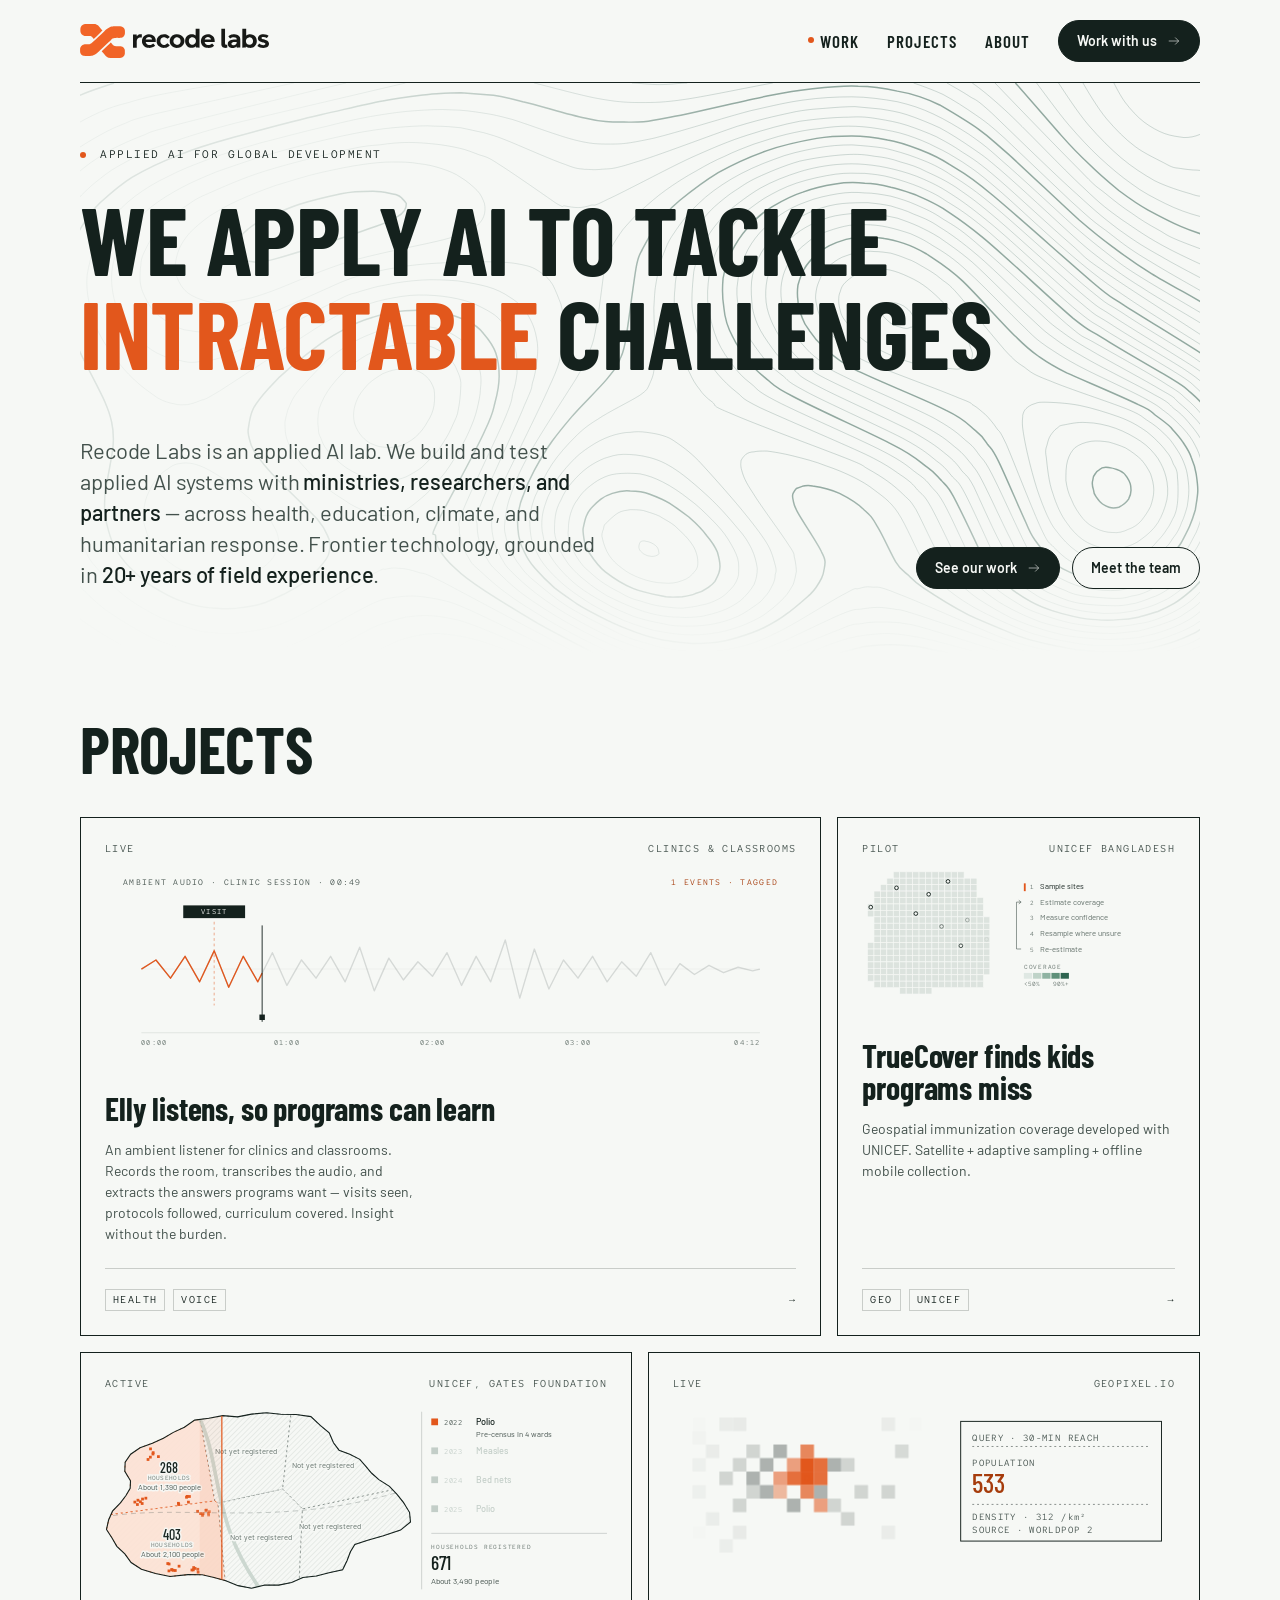
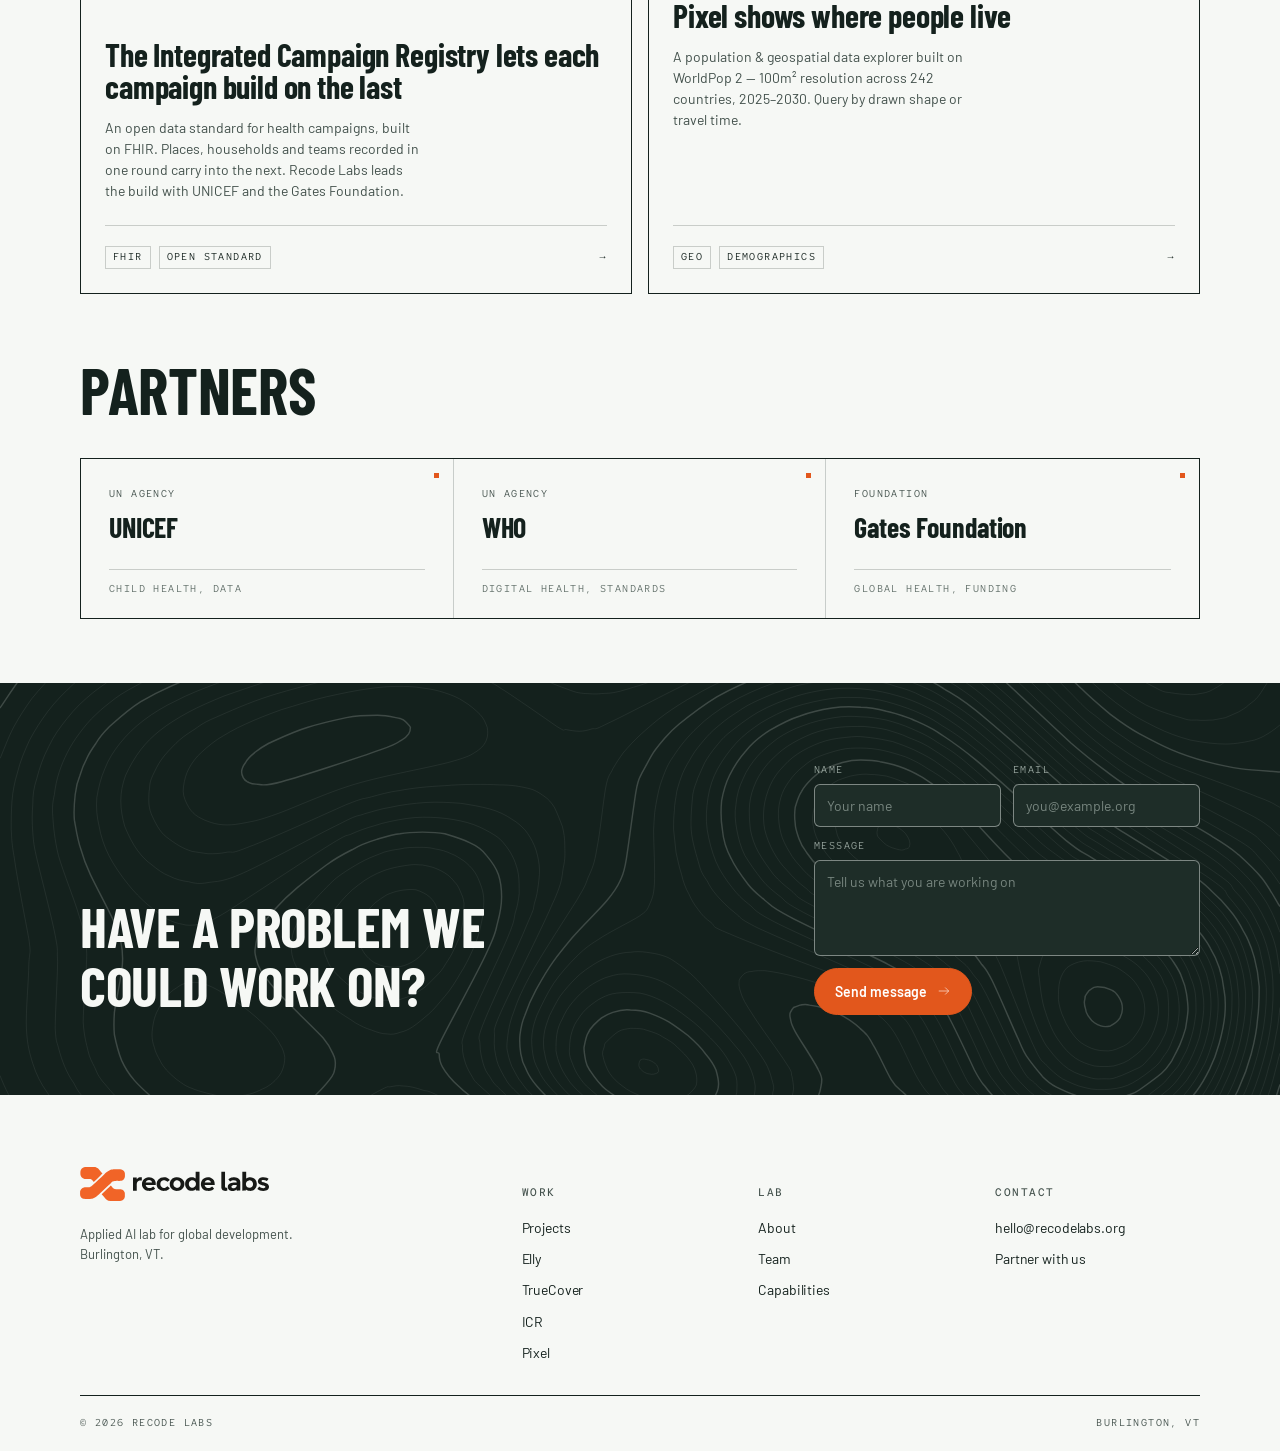
==== commit d552656e: "style: lighten page background to near-white sage The sage page colour (#E7ECE7) read as too dark. T" ====
--- a/index.html
+++ b/index.html
@@ -7,8 +7,8 @@
 <meta name="description" content="Recode Labs is an applied AI lab. We build and test applied AI systems with ministries, researchers, and partners — across health, education, climate, and humanitarian response.">
 <link rel="icon" href="assets/favicon.svg" type="image/svg+xml">
 <link rel="apple-touch-icon" href="assets/apple-touch-icon.png">
-<link rel="stylesheet" href="tokens.css?v=2026-10-20d">
-<link rel="stylesheet" href="site.css?v=2026-10-20d">
+<link rel="stylesheet" href="tokens.css?v=2026-10-20e">
+<link rel="stylesheet" href="site.css?v=2026-10-20e">
 <style>
   /* HERO */
   .hero { padding: 64px 0; position: relative; }
@@ -247,22 +247,22 @@
             <g data-event data-x="120">
               <line x1="120" y1="58" x2="120" y2="150" stroke="#E2571C" stroke-width="0.75" stroke-dasharray="3 3" opacity="0.7"/>
               <rect x="86" y="40" width="68" height="14" fill="#14211D"/>
-              <text x="120" y="50" text-anchor="middle" font-family="Red Hat Mono" font-size="8" letter-spacing="1.4" fill="#E7ECE7">VISIT</text>
+              <text x="120" y="50" text-anchor="middle" font-family="Red Hat Mono" font-size="8" letter-spacing="1.4" fill="#F6F8F5">VISIT</text>
             </g>
             <g data-event data-x="280">
               <line x1="280" y1="58" x2="280" y2="150" stroke="#E2571C" stroke-width="0.75" stroke-dasharray="3 3" opacity="0.7"/>
               <rect x="246" y="40" width="68" height="14" fill="#14211D"/>
-              <text x="280" y="50" text-anchor="middle" font-family="Red Hat Mono" font-size="8" letter-spacing="1.4" fill="#E7ECE7">VITALS</text>
+              <text x="280" y="50" text-anchor="middle" font-family="Red Hat Mono" font-size="8" letter-spacing="1.4" fill="#F6F8F5">VITALS</text>
             </g>
             <g data-event data-x="440">
               <line x1="440" y1="54" x2="440" y2="156" stroke="#E2571C" stroke-width="0.75" stroke-dasharray="3 3" opacity="0.7"/>
               <rect x="402" y="36" width="76" height="14" fill="#E2571C"/>
-              <text x="440" y="46" text-anchor="middle" font-family="Red Hat Mono" font-size="8" letter-spacing="1.4" fill="#E7ECE7">STOCK-OUT</text>
+              <text x="440" y="46" text-anchor="middle" font-family="Red Hat Mono" font-size="8" letter-spacing="1.4" fill="#F6F8F5">STOCK-OUT</text>
             </g>
             <g data-event data-x="600">
               <line x1="600" y1="58" x2="600" y2="150" stroke="#E2571C" stroke-width="0.75" stroke-dasharray="3 3" opacity="0.7"/>
               <rect x="566" y="40" width="68" height="14" fill="#14211D"/>
-              <text x="600" y="50" text-anchor="middle" font-family="Red Hat Mono" font-size="8" letter-spacing="1.4" fill="#E7ECE7">PATIENT Q</text>
+              <text x="600" y="50" text-anchor="middle" font-family="Red Hat Mono" font-size="8" letter-spacing="1.4" fill="#F6F8F5">PATIENT Q</text>
             </g>
 
             <!-- Playhead (animated by assets/motion.js) -->
@@ -297,341 +297,341 @@
         <div class="visual">
           <svg viewBox="0 0 340 140" width="100%" data-anim="truecover" data-ramp="#DFE8E3,#BFD3C8,#8FB3A2,#5E9079,#2E6450">
           <g data-cells>
-          <rect x="34" y="3" width="7" height="7" fill="#5E9079" stroke="#E7ECE7" stroke-width="0.70" data-c1="3" data-c2="3" data-w="0.28"/>
-          <rect x="41" y="3" width="7" height="7" fill="#5E9079" stroke="#E7ECE7" stroke-width="0.70" data-c1="4" data-c2="3" data-w="0.32"/>
-          <rect x="48" y="3" width="7" height="7" fill="#2E6450" stroke="#E7ECE7" stroke-width="0.70" data-c1="2" data-c2="4" data-w="0.40"/>
-          <rect x="55" y="3" width="7" height="7" fill="#5E9079" stroke="#E7ECE7" stroke-width="0.70" data-c1="4" data-c2="3" data-w="0.51"/>
-          <rect x="62" y="3" width="7" height="7" fill="#5E9079" stroke="#E7ECE7" stroke-width="0.70" data-c1="4" data-c2="3" data-w="0.45"/>
-          <rect x="69" y="3" width="7" height="7" fill="#5E9079" stroke="#E7ECE7" stroke-width="0.70" data-c1="2" data-c2="3" data-w="0.42"/>
-          <rect x="76" y="3" width="7" height="7" fill="#5E9079" stroke="#E7ECE7" stroke-width="0.70" data-c1="4" data-c2="3" data-w="0.32"/>
-          <rect x="83" y="3" width="7" height="7" fill="#5E9079" stroke="#E7ECE7" stroke-width="0.70" data-c1="4" data-c2="3" data-w="0.20"/>
-          <rect x="90" y="3" width="7" height="7" fill="#5E9079" stroke="#E7ECE7" stroke-width="0.70" data-c1="3" data-c2="3" data-w="0.14"/>
-          <rect x="97" y="3" width="7" height="7" fill="#5E9079" stroke="#E7ECE7" stroke-width="0.70" data-c1="3" data-c2="3" data-w="0.20"/>
-          <rect x="104" y="3" width="7" height="7" fill="#5E9079" stroke="#E7ECE7" stroke-width="0.70" data-c1="3" data-c2="3" data-w="0.32"/>
-          <rect x="27" y="10" width="7" height="7" fill="#5E9079" stroke="#E7ECE7" stroke-width="0.70" data-c1="3" data-c2="3" data-w="0.20"/>
-          <rect x="34" y="10" width="7" height="7" fill="#5E9079" stroke="#E7ECE7" stroke-width="0.70" data-c1="4" data-c2="3" data-w="0.14"/>
-          <rect x="41" y="10" width="7" height="7" fill="#5E9079" stroke="#E7ECE7" stroke-width="0.70" data-c1="4" data-c2="3" data-w="0.20"/>
-          <rect x="48" y="10" width="7" height="7" fill="#5E9079" stroke="#E7ECE7" stroke-width="0.70" data-c1="3" data-c2="3" data-w="0.32"/>
-          <rect x="55" y="10" width="7" height="7" fill="#5E9079" stroke="#E7ECE7" stroke-width="0.70" data-c1="3" data-c2="3" data-w="0.40"/>
-          <rect x="62" y="10" width="7" height="7" fill="#5E9079" stroke="#E7ECE7" stroke-width="0.70" data-c1="3" data-c2="3" data-w="0.32"/>
-          <rect x="69" y="10" width="7" height="7" fill="#2E6450" stroke="#E7ECE7" stroke-width="0.70" data-c1="3" data-c2="4" data-w="0.28"/>
-          <rect x="76" y="10" width="7" height="7" fill="#5E9079" stroke="#E7ECE7" stroke-width="0.70" data-c1="3" data-c2="3" data-w="0.28"/>
-          <rect x="83" y="10" width="7" height="7" fill="#5E9079" stroke="#E7ECE7" stroke-width="0.70" data-c1="3" data-c2="3" data-w="0.14"/>
-          <rect x="90" y="10" width="7" height="7" fill="#2E6450" stroke="#E7ECE7" stroke-width="0.70" data-c1="4" data-c2="4" data-w="0.00"/>
-          <rect x="97" y="10" width="7" height="7" fill="#5E9079" stroke="#E7ECE7" stroke-width="0.70" data-c1="3" data-c2="3" data-w="0.14"/>
-          <rect x="104" y="10" width="7" height="7" fill="#5E9079" stroke="#E7ECE7" stroke-width="0.70" data-c1="3" data-c2="3" data-w="0.28"/>
-          <rect x="111" y="10" width="7" height="7" fill="#5E9079" stroke="#E7ECE7" stroke-width="0.70" data-c1="2" data-c2="3" data-w="0.42"/>
-          <rect x="118" y="10" width="7" height="7" fill="#5E9079" stroke="#E7ECE7" stroke-width="0.70" data-c1="3" data-c2="3" data-w="0.57"/>
-          <rect x="20" y="17" width="7" height="7" fill="#5E9079" stroke="#E7ECE7" stroke-width="0.70" data-c1="2" data-c2="3" data-w="0.28"/>
-          <rect x="27" y="17" width="7" height="7" fill="#5E9079" stroke="#E7ECE7" stroke-width="0.70" data-c1="3" data-c2="3" data-w="0.14"/>
-          <rect x="34" y="17" width="7" height="7" fill="#5E9079" stroke="#E7ECE7" stroke-width="0.70" data-c1="3" data-c2="3" data-w="0.00"/>
-          <rect x="41" y="17" width="7" height="7" fill="#5E9079" stroke="#E7ECE7" stroke-width="0.70" data-c1="3" data-c2="3" data-w="0.14"/>
-          <rect x="48" y="17" width="7" height="7" fill="#5E9079" stroke="#E7ECE7" stroke-width="0.70" data-c1="3" data-c2="3" data-w="0.28"/>
-          <rect x="55" y="17" width="7" height="7" fill="#5E9079" stroke="#E7ECE7" stroke-width="0.70" data-c1="3" data-c2="3" data-w="0.32"/>
-          <rect x="62" y="17" width="7" height="7" fill="#5E9079" stroke="#E7ECE7" stroke-width="0.70" data-c1="3" data-c2="3" data-w="0.20"/>
-          <rect x="69" y="17" width="7" height="7" fill="#5E9079" stroke="#E7ECE7" stroke-width="0.70" data-c1="4" data-c2="3" data-w="0.14"/>
-          <rect x="76" y="17" width="7" height="7" fill="#5E9079" stroke="#E7ECE7" stroke-width="0.70" data-c1="3" data-c2="3" data-w="0.20"/>
-          <rect x="83" y="17" width="7" height="7" fill="#5E9079" stroke="#E7ECE7" stroke-width="0.70" data-c1="3" data-c2="3" data-w="0.20"/>
-          <rect x="90" y="17" width="7" height="7" fill="#5E9079" stroke="#E7ECE7" stroke-width="0.70" data-c1="3" data-c2="3" data-w="0.14"/>
-          <rect x="97" y="17" width="7" height="7" fill="#5E9079" stroke="#E7ECE7" stroke-width="0.70" data-c1="3" data-c2="3" data-w="0.20"/>
-          <rect x="104" y="17" width="7" height="7" fill="#5E9079" stroke="#E7ECE7" stroke-width="0.70" data-c1="2" data-c2="3" data-w="0.32"/>
-          <rect x="111" y="17" width="7" height="7" fill="#8FB3A2" stroke="#E7ECE7" stroke-width="0.70" data-c1="3" data-c2="2" data-w="0.45"/>
-          <rect x="118" y="17" width="7" height="7" fill="#5E9079" stroke="#E7ECE7" stroke-width="0.70" data-c1="3" data-c2="3" data-w="0.58"/>
-          <rect x="13" y="24" width="7" height="7" fill="#5E9079" stroke="#E7ECE7" stroke-width="0.70" data-c1="3" data-c2="3" data-w="0.32"/>
-          <rect x="20" y="24" width="7" height="7" fill="#5E9079" stroke="#E7ECE7" stroke-width="0.70" data-c1="2" data-c2="3" data-w="0.32"/>
-          <rect x="27" y="24" width="7" height="7" fill="#5E9079" stroke="#E7ECE7" stroke-width="0.70" data-c1="3" data-c2="3" data-w="0.20"/>
-          <rect x="34" y="24" width="7" height="7" fill="#5E9079" stroke="#E7ECE7" stroke-width="0.70" data-c1="2" data-c2="3" data-w="0.14"/>
-          <rect x="41" y="24" width="7" height="7" fill="#8FB3A2" stroke="#E7ECE7" stroke-width="0.70" data-c1="2" data-c2="2" data-w="0.20"/>
-          <rect x="48" y="24" width="7" height="7" fill="#8FB3A2" stroke="#E7ECE7" stroke-width="0.70" data-c1="2" data-c2="2" data-w="0.32"/>
-          <rect x="55" y="24" width="7" height="7" fill="#5E9079" stroke="#E7ECE7" stroke-width="0.70" data-c1="2" data-c2="3" data-w="0.28"/>
-          <rect x="62" y="24" width="7" height="7" fill="#5E9079" stroke="#E7ECE7" stroke-width="0.70" data-c1="3" data-c2="3" data-w="0.14"/>
-          <rect x="69" y="24" width="7" height="7" fill="#5E9079" stroke="#E7ECE7" stroke-width="0.70" data-c1="3" data-c2="3" data-w="0.00"/>
-          <rect x="76" y="24" width="7" height="7" fill="#5E9079" stroke="#E7ECE7" stroke-width="0.70" data-c1="3" data-c2="3" data-w="0.14"/>
-          <rect x="83" y="24" width="7" height="7" fill="#2E6450" stroke="#E7ECE7" stroke-width="0.70" data-c1="4" data-c2="4" data-w="0.28"/>
-          <rect x="90" y="24" width="7" height="7" fill="#5E9079" stroke="#E7ECE7" stroke-width="0.70" data-c1="2" data-c2="3" data-w="0.28"/>
-          <rect x="97" y="24" width="7" height="7" fill="#8FB3A2" stroke="#E7ECE7" stroke-width="0.70" data-c1="2" data-c2="2" data-w="0.32"/>
-          <rect x="104" y="24" width="7" height="7" fill="#8FB3A2" stroke="#E7ECE7" stroke-width="0.70" data-c1="2" data-c2="2" data-w="0.40"/>
-          <rect x="111" y="24" width="7" height="7" fill="#BFD3C8" stroke="#E7ECE7" stroke-width="0.70" data-c1="1" data-c2="1" data-w="0.51"/>
-          <rect x="118" y="24" width="7" height="7" fill="#8FB3A2" stroke="#E7ECE7" stroke-width="0.70" data-c1="1" data-c2="2" data-w="0.58"/>
-          <rect x="13" y="31" width="7" height="7" fill="#5E9079" stroke="#E7ECE7" stroke-width="0.70" data-c1="2" data-c2="3" data-w="0.20"/>
-          <rect x="20" y="31" width="7" height="7" fill="#5E9079" stroke="#E7ECE7" stroke-width="0.70" data-c1="3" data-c2="3" data-w="0.32"/>
-          <rect x="27" y="31" width="7" height="7" fill="#8FB3A2" stroke="#E7ECE7" stroke-width="0.70" data-c1="2" data-c2="2" data-w="0.32"/>
-          <rect x="34" y="31" width="7" height="7" fill="#8FB3A2" stroke="#E7ECE7" stroke-width="0.70" data-c1="1" data-c2="2" data-w="0.28"/>
-          <rect x="41" y="31" width="7" height="7" fill="#BFD3C8" stroke="#E7ECE7" stroke-width="0.70" data-c1="2" data-c2="1" data-w="0.32"/>
-          <rect x="48" y="31" width="7" height="7" fill="#BFD3C8" stroke="#E7ECE7" stroke-width="0.70" data-c1="2" data-c2="1" data-w="0.32"/>
-          <rect x="55" y="31" width="7" height="7" fill="#8FB3A2" stroke="#E7ECE7" stroke-width="0.70" data-c1="2" data-c2="2" data-w="0.28"/>
-          <rect x="62" y="31" width="7" height="7" fill="#5E9079" stroke="#E7ECE7" stroke-width="0.70" data-c1="2" data-c2="3" data-w="0.20"/>
-          <rect x="69" y="31" width="7" height="7" fill="#5E9079" stroke="#E7ECE7" stroke-width="0.70" data-c1="3" data-c2="3" data-w="0.14"/>
-          <rect x="76" y="31" width="7" height="7" fill="#5E9079" stroke="#E7ECE7" stroke-width="0.70" data-c1="3" data-c2="3" data-w="0.20"/>
-          <rect x="83" y="31" width="7" height="7" fill="#5E9079" stroke="#E7ECE7" stroke-width="0.70" data-c1="3" data-c2="3" data-w="0.32"/>
-          <rect x="90" y="31" width="7" height="7" fill="#2E6450" stroke="#E7ECE7" stroke-width="0.70" data-c1="2" data-c2="4" data-w="0.42"/>
-          <rect x="97" y="31" width="7" height="7" fill="#8FB3A2" stroke="#E7ECE7" stroke-width="0.70" data-c1="2" data-c2="2" data-w="0.45"/>
-          <rect x="104" y="31" width="7" height="7" fill="#8FB3A2" stroke="#E7ECE7" stroke-width="0.70" data-c1="1" data-c2="2" data-w="0.45"/>
-          <rect x="111" y="31" width="7" height="7" fill="#BFD3C8" stroke="#E7ECE7" stroke-width="0.70" data-c1="1" data-c2="1" data-w="0.42"/>
-          <rect x="118" y="31" width="7" height="7" fill="#8FB3A2" stroke="#E7ECE7" stroke-width="0.70" data-c1="3" data-c2="2" data-w="0.45"/>
-          <rect x="125" y="31" width="7" height="7" fill="#5E9079" stroke="#E7ECE7" stroke-width="0.70" data-c1="4" data-c2="3" data-w="0.51"/>
-          <rect x="6" y="38" width="7" height="7" fill="#2E6450" stroke="#E7ECE7" stroke-width="0.70" data-c1="4" data-c2="4" data-w="0.00"/>
-          <rect x="13" y="38" width="7" height="7" fill="#5E9079" stroke="#E7ECE7" stroke-width="0.70" data-c1="3" data-c2="3" data-w="0.14"/>
-          <rect x="20" y="38" width="7" height="7" fill="#8FB3A2" stroke="#E7ECE7" stroke-width="0.70" data-c1="2" data-c2="2" data-w="0.28"/>
-          <rect x="27" y="38" width="7" height="7" fill="#BFD3C8" stroke="#E7ECE7" stroke-width="0.70" data-c1="1" data-c2="1" data-w="0.42"/>
-          <rect x="34" y="38" width="7" height="7" fill="#BFD3C8" stroke="#E7ECE7" stroke-width="0.70" data-c1="1" data-c2="1" data-w="0.42"/>
-          <rect x="41" y="38" width="7" height="7" fill="#BFD3C8" stroke="#E7ECE7" stroke-width="0.70" data-c1="0" data-c2="1" data-w="0.32"/>
-          <rect x="48" y="38" width="7" height="7" fill="#BFD3C8" stroke="#E7ECE7" stroke-width="0.70" data-c1="1" data-c2="1" data-w="0.20"/>
-          <rect x="55" y="38" width="7" height="7" fill="#BFD3C8" stroke="#E7ECE7" stroke-width="0.70" data-c1="1" data-c2="1" data-w="0.14"/>
-          <rect x="62" y="38" width="7" height="7" fill="#8FB3A2" stroke="#E7ECE7" stroke-width="0.70" data-c1="1" data-c2="2" data-w="0.20"/>
-          <rect x="69" y="38" width="7" height="7" fill="#5E9079" stroke="#E7ECE7" stroke-width="0.70" data-c1="2" data-c2="3" data-w="0.28"/>
-          <rect x="76" y="38" width="7" height="7" fill="#5E9079" stroke="#E7ECE7" stroke-width="0.70" data-c1="3" data-c2="3" data-w="0.32"/>
-          <rect x="83" y="38" width="7" height="7" fill="#5E9079" stroke="#E7ECE7" stroke-width="0.70" data-c1="4" data-c2="3" data-w="0.40"/>
-          <rect x="90" y="38" width="7" height="7" fill="#5E9079" stroke="#E7ECE7" stroke-width="0.70" data-c1="2" data-c2="3" data-w="0.45"/>
-          <rect x="97" y="38" width="7" height="7" fill="#8FB3A2" stroke="#E7ECE7" stroke-width="0.70" data-c1="2" data-c2="2" data-w="0.40"/>
-          <rect x="104" y="38" width="7" height="7" fill="#5E9079" stroke="#E7ECE7" stroke-width="0.70" data-c1="2" data-c2="3" data-w="0.32"/>
-          <rect x="111" y="38" width="7" height="7" fill="#8FB3A2" stroke="#E7ECE7" stroke-width="0.70" data-c1="1" data-c2="2" data-w="0.28"/>
-          <rect x="118" y="38" width="7" height="7" fill="#8FB3A2" stroke="#E7ECE7" stroke-width="0.70" data-c1="2" data-c2="2" data-w="0.32"/>
-          <rect x="125" y="38" width="7" height="7" fill="#5E9079" stroke="#E7ECE7" stroke-width="0.70" data-c1="4" data-c2="3" data-w="0.40"/>
-          <rect x="6" y="45" width="7" height="7" fill="#5E9079" stroke="#E7ECE7" stroke-width="0.70" data-c1="4" data-c2="3" data-w="0.14"/>
-          <rect x="13" y="45" width="7" height="7" fill="#5E9079" stroke="#E7ECE7" stroke-width="0.70" data-c1="3" data-c2="3" data-w="0.20"/>
-          <rect x="20" y="45" width="7" height="7" fill="#8FB3A2" stroke="#E7ECE7" stroke-width="0.70" data-c1="2" data-c2="2" data-w="0.32"/>
-          <rect x="27" y="45" width="7" height="7" fill="#BFD3C8" stroke="#E7ECE7" stroke-width="0.70" data-c1="1" data-c2="1" data-w="0.45"/>
-          <rect x="34" y="45" width="7" height="7" fill="#BFD3C8" stroke="#E7ECE7" stroke-width="0.70" data-c1="1" data-c2="1" data-w="0.42"/>
-          <rect x="41" y="45" width="7" height="7" fill="#DFE8E3" stroke="#E7ECE7" stroke-width="0.70" data-c1="1" data-c2="0" data-w="0.28"/>
-          <rect x="48" y="45" width="7" height="7" fill="#BFD3C8" stroke="#E7ECE7" stroke-width="0.70" data-c1="1" data-c2="1" data-w="0.14"/>
-          <rect x="55" y="45" width="7" height="7" fill="#BFD3C8" stroke="#E7ECE7" stroke-width="0.70" data-c1="1" data-c2="1" data-w="0.00"/>
-          <rect x="62" y="45" width="7" height="7" fill="#8FB3A2" stroke="#E7ECE7" stroke-width="0.70" data-c1="1" data-c2="2" data-w="0.14"/>
-          <rect x="69" y="45" width="7" height="7" fill="#5E9079" stroke="#E7ECE7" stroke-width="0.70" data-c1="2" data-c2="3" data-w="0.28"/>
-          <rect x="76" y="45" width="7" height="7" fill="#5E9079" stroke="#E7ECE7" stroke-width="0.70" data-c1="3" data-c2="3" data-w="0.32"/>
-          <rect x="83" y="45" width="7" height="7" fill="#5E9079" stroke="#E7ECE7" stroke-width="0.70" data-c1="3" data-c2="3" data-w="0.28"/>
-          <rect x="90" y="45" width="7" height="7" fill="#5E9079" stroke="#E7ECE7" stroke-width="0.70" data-c1="4" data-c2="3" data-w="0.32"/>
-          <rect x="97" y="45" width="7" height="7" fill="#5E9079" stroke="#E7ECE7" stroke-width="0.70" data-c1="4" data-c2="3" data-w="0.32"/>
-          <rect x="104" y="45" width="7" height="7" fill="#5E9079" stroke="#E7ECE7" stroke-width="0.70" data-c1="2" data-c2="3" data-w="0.20"/>
-          <rect x="111" y="45" width="7" height="7" fill="#8FB3A2" stroke="#E7ECE7" stroke-width="0.70" data-c1="2" data-c2="2" data-w="0.14"/>
-          <rect x="118" y="45" width="7" height="7" fill="#5E9079" stroke="#E7ECE7" stroke-width="0.70" data-c1="2" data-c2="3" data-w="0.20"/>
-          <rect x="125" y="45" width="7" height="7" fill="#5E9079" stroke="#E7ECE7" stroke-width="0.70" data-c1="3" data-c2="3" data-w="0.32"/>
-          <rect x="13" y="52" width="7" height="7" fill="#5E9079" stroke="#E7ECE7" stroke-width="0.70" data-c1="3" data-c2="3" data-w="0.32"/>
-          <rect x="20" y="52" width="7" height="7" fill="#5E9079" stroke="#E7ECE7" stroke-width="0.70" data-c1="4" data-c2="3" data-w="0.40"/>
-          <rect x="27" y="52" width="7" height="7" fill="#8FB3A2" stroke="#E7ECE7" stroke-width="0.70" data-c1="2" data-c2="2" data-w="0.51"/>
-          <rect x="34" y="52" width="7" height="7" fill="#BFD3C8" stroke="#E7ECE7" stroke-width="0.70" data-c1="1" data-c2="1" data-w="0.45"/>
-          <rect x="41" y="52" width="7" height="7" fill="#BFD3C8" stroke="#E7ECE7" stroke-width="0.70" data-c1="1" data-c2="1" data-w="0.32"/>
-          <rect x="48" y="52" width="7" height="7" fill="#BFD3C8" stroke="#E7ECE7" stroke-width="0.70" data-c1="1" data-c2="1" data-w="0.20"/>
-          <rect x="55" y="52" width="7" height="7" fill="#BFD3C8" stroke="#E7ECE7" stroke-width="0.70" data-c1="1" data-c2="1" data-w="0.14"/>
-          <rect x="62" y="52" width="7" height="7" fill="#8FB3A2" stroke="#E7ECE7" stroke-width="0.70" data-c1="2" data-c2="2" data-w="0.20"/>
-          <rect x="69" y="52" width="7" height="7" fill="#5E9079" stroke="#E7ECE7" stroke-width="0.70" data-c1="3" data-c2="3" data-w="0.32"/>
-          <rect x="76" y="52" width="7" height="7" fill="#5E9079" stroke="#E7ECE7" stroke-width="0.70" data-c1="3" data-c2="3" data-w="0.20"/>
-          <rect x="83" y="52" width="7" height="7" fill="#5E9079" stroke="#E7ECE7" stroke-width="0.70" data-c1="4" data-c2="3" data-w="0.14"/>
-          <rect x="90" y="52" width="7" height="7" fill="#5E9079" stroke="#E7ECE7" stroke-width="0.70" data-c1="3" data-c2="3" data-w="0.20"/>
-          <rect x="97" y="52" width="7" height="7" fill="#5E9079" stroke="#E7ECE7" stroke-width="0.70" data-c1="3" data-c2="3" data-w="0.28"/>
-          <rect x="104" y="52" width="7" height="7" fill="#5E9079" stroke="#E7ECE7" stroke-width="0.70" data-c1="2" data-c2="3" data-w="0.14"/>
-          <rect x="111" y="52" width="7" height="7" fill="#5E9079" stroke="#E7ECE7" stroke-width="0.70" data-c1="3" data-c2="3" data-w="0.00"/>
-          <rect x="118" y="52" width="7" height="7" fill="#5E9079" stroke="#E7ECE7" stroke-width="0.70" data-c1="3" data-c2="3" data-w="0.14"/>
-          <rect x="125" y="52" width="7" height="7" fill="#5E9079" stroke="#E7ECE7" stroke-width="0.70" data-c1="3" data-c2="3" data-w="0.28"/>
-          <rect x="132" y="52" width="7" height="7" fill="#5E9079" stroke="#E7ECE7" stroke-width="0.70" data-c1="2" data-c2="3" data-w="0.42"/>
-          <rect x="13" y="59" width="7" height="7" fill="#5E9079" stroke="#E7ECE7" stroke-width="0.70" data-c1="2" data-c2="3" data-w="0.28"/>
-          <rect x="20" y="59" width="7" height="7" fill="#8FB3A2" stroke="#E7ECE7" stroke-width="0.70" data-c1="2" data-c2="2" data-w="0.32"/>
-          <rect x="27" y="59" width="7" height="7" fill="#8FB3A2" stroke="#E7ECE7" stroke-width="0.70" data-c1="2" data-c2="2" data-w="0.40"/>
-          <rect x="34" y="59" width="7" height="7" fill="#BFD3C8" stroke="#E7ECE7" stroke-width="0.70" data-c1="1" data-c2="1" data-w="0.51"/>
-          <rect x="41" y="59" width="7" height="7" fill="#BFD3C8" stroke="#E7ECE7" stroke-width="0.70" data-c1="1" data-c2="1" data-w="0.40"/>
-          <rect x="48" y="59" width="7" height="7" fill="#BFD3C8" stroke="#E7ECE7" stroke-width="0.70" data-c1="1" data-c2="1" data-w="0.32"/>
-          <rect x="55" y="59" width="7" height="7" fill="#8FB3A2" stroke="#E7ECE7" stroke-width="0.70" data-c1="1" data-c2="2" data-w="0.28"/>
-          <rect x="62" y="59" width="7" height="7" fill="#8FB3A2" stroke="#E7ECE7" stroke-width="0.70" data-c1="2" data-c2="2" data-w="0.32"/>
-          <rect x="69" y="59" width="7" height="7" fill="#5E9079" stroke="#E7ECE7" stroke-width="0.70" data-c1="3" data-c2="3" data-w="0.28"/>
-          <rect x="76" y="59" width="7" height="7" fill="#5E9079" stroke="#E7ECE7" stroke-width="0.70" data-c1="3" data-c2="3" data-w="0.14"/>
-          <rect x="83" y="59" width="7" height="7" fill="#5E9079" stroke="#E7ECE7" stroke-width="0.70" data-c1="3" data-c2="3" data-w="0.00"/>
-          <rect x="90" y="59" width="7" height="7" fill="#5E9079" stroke="#E7ECE7" stroke-width="0.70" data-c1="3" data-c2="3" data-w="0.14"/>
-          <rect x="97" y="59" width="7" height="7" fill="#5E9079" stroke="#E7ECE7" stroke-width="0.70" data-c1="3" data-c2="3" data-w="0.28"/>
-          <rect x="104" y="59" width="7" height="7" fill="#5E9079" stroke="#E7ECE7" stroke-width="0.70" data-c1="3" data-c2="3" data-w="0.20"/>
-          <rect x="111" y="59" width="7" height="7" fill="#5E9079" stroke="#E7ECE7" stroke-width="0.70" data-c1="3" data-c2="3" data-w="0.14"/>
-          <rect x="118" y="59" width="7" height="7" fill="#5E9079" stroke="#E7ECE7" stroke-width="0.70" data-c1="4" data-c2="3" data-w="0.20"/>
-          <rect x="125" y="59" width="7" height="7" fill="#2E6450" stroke="#E7ECE7" stroke-width="0.70" data-c1="4" data-c2="4" data-w="0.32"/>
-          <rect x="132" y="59" width="7" height="7" fill="#5E9079" stroke="#E7ECE7" stroke-width="0.70" data-c1="3" data-c2="3" data-w="0.28"/>
-          <rect x="13" y="66" width="7" height="7" fill="#5E9079" stroke="#E7ECE7" stroke-width="0.70" data-c1="3" data-c2="3" data-w="0.14"/>
-          <rect x="20" y="66" width="7" height="7" fill="#8FB3A2" stroke="#E7ECE7" stroke-width="0.70" data-c1="2" data-c2="2" data-w="0.20"/>
-          <rect x="27" y="66" width="7" height="7" fill="#8FB3A2" stroke="#E7ECE7" stroke-width="0.70" data-c1="2" data-c2="2" data-w="0.32"/>
-          <rect x="34" y="66" width="7" height="7" fill="#8FB3A2" stroke="#E7ECE7" stroke-width="0.70" data-c1="2" data-c2="2" data-w="0.45"/>
-          <rect x="41" y="66" width="7" height="7" fill="#8FB3A2" stroke="#E7ECE7" stroke-width="0.70" data-c1="1" data-c2="2" data-w="0.51"/>
-          <rect x="48" y="66" width="7" height="7" fill="#5E9079" stroke="#E7ECE7" stroke-width="0.70" data-c1="3" data-c2="3" data-w="0.45"/>
-          <rect x="55" y="66" width="7" height="7" fill="#8FB3A2" stroke="#E7ECE7" stroke-width="0.70" data-c1="3" data-c2="2" data-w="0.42"/>
-          <rect x="62" y="66" width="7" height="7" fill="#8FB3A2" stroke="#E7ECE7" stroke-width="0.70" data-c1="2" data-c2="2" data-w="0.45"/>
-          <rect x="69" y="66" width="7" height="7" fill="#5E9079" stroke="#E7ECE7" stroke-width="0.70" data-c1="2" data-c2="3" data-w="0.32"/>
-          <rect x="76" y="66" width="7" height="7" fill="#5E9079" stroke="#E7ECE7" stroke-width="0.70" data-c1="3" data-c2="3" data-w="0.20"/>
-          <rect x="83" y="66" width="7" height="7" fill="#8FB3A2" stroke="#E7ECE7" stroke-width="0.70" data-c1="2" data-c2="2" data-w="0.14"/>
-          <rect x="90" y="66" width="7" height="7" fill="#5E9079" stroke="#E7ECE7" stroke-width="0.70" data-c1="3" data-c2="3" data-w="0.20"/>
-          <rect x="97" y="66" width="7" height="7" fill="#8FB3A2" stroke="#E7ECE7" stroke-width="0.70" data-c1="2" data-c2="2" data-w="0.32"/>
-          <rect x="104" y="66" width="7" height="7" fill="#5E9079" stroke="#E7ECE7" stroke-width="0.70" data-c1="3" data-c2="3" data-w="0.28"/>
-          <rect x="111" y="66" width="7" height="7" fill="#5E9079" stroke="#E7ECE7" stroke-width="0.70" data-c1="4" data-c2="3" data-w="0.28"/>
-          <rect x="118" y="66" width="7" height="7" fill="#5E9079" stroke="#E7ECE7" stroke-width="0.70" data-c1="3" data-c2="3" data-w="0.32"/>
-          <rect x="125" y="66" width="7" height="7" fill="#5E9079" stroke="#E7ECE7" stroke-width="0.70" data-c1="3" data-c2="3" data-w="0.20"/>
-          <rect x="132" y="66" width="7" height="7" fill="#5E9079" stroke="#E7ECE7" stroke-width="0.70" data-c1="3" data-c2="3" data-w="0.14"/>
-          <rect x="13" y="73" width="7" height="7" fill="#5E9079" stroke="#E7ECE7" stroke-width="0.70" data-c1="3" data-c2="3" data-w="0.00"/>
-          <rect x="20" y="73" width="7" height="7" fill="#5E9079" stroke="#E7ECE7" stroke-width="0.70" data-c1="3" data-c2="3" data-w="0.14"/>
-          <rect x="27" y="73" width="7" height="7" fill="#5E9079" stroke="#E7ECE7" stroke-width="0.70" data-c1="3" data-c2="3" data-w="0.28"/>
-          <rect x="34" y="73" width="7" height="7" fill="#8FB3A2" stroke="#E7ECE7" stroke-width="0.70" data-c1="2" data-c2="2" data-w="0.42"/>
-          <rect x="41" y="73" width="7" height="7" fill="#5E9079" stroke="#E7ECE7" stroke-width="0.70" data-c1="4" data-c2="3" data-w="0.57"/>
-          <rect x="48" y="73" width="7" height="7" fill="#8FB3A2" stroke="#E7ECE7" stroke-width="0.70" data-c1="2" data-c2="2" data-w="0.51"/>
-          <rect x="55" y="73" width="7" height="7" fill="#5E9079" stroke="#E7ECE7" stroke-width="0.70" data-c1="4" data-c2="3" data-w="0.45"/>
-          <rect x="62" y="73" width="7" height="7" fill="#5E9079" stroke="#E7ECE7" stroke-width="0.70" data-c1="3" data-c2="3" data-w="0.42"/>
-          <rect x="69" y="73" width="7" height="7" fill="#5E9079" stroke="#E7ECE7" stroke-width="0.70" data-c1="3" data-c2="3" data-w="0.40"/>
-          <rect x="76" y="73" width="7" height="7" fill="#5E9079" stroke="#E7ECE7" stroke-width="0.70" data-c1="2" data-c2="3" data-w="0.32"/>
-          <rect x="83" y="73" width="7" height="7" fill="#5E9079" stroke="#E7ECE7" stroke-width="0.70" data-c1="2" data-c2="3" data-w="0.28"/>
-          <rect x="90" y="73" width="7" height="7" fill="#8FB3A2" stroke="#E7ECE7" stroke-width="0.70" data-c1="3" data-c2="2" data-w="0.32"/>
-          <rect x="97" y="73" width="7" height="7" fill="#8FB3A2" stroke="#E7ECE7" stroke-width="0.70" data-c1="3" data-c2="2" data-w="0.20"/>
-          <rect x="104" y="73" width="7" height="7" fill="#8FB3A2" stroke="#E7ECE7" stroke-width="0.70" data-c1="2" data-c2="2" data-w="0.14"/>
-          <rect x="111" y="73" width="7" height="7" fill="#5E9079" stroke="#E7ECE7" stroke-width="0.70" data-c1="3" data-c2="3" data-w="0.20"/>
-          <rect x="118" y="73" width="7" height="7" fill="#5E9079" stroke="#E7ECE7" stroke-width="0.70" data-c1="2" data-c2="3" data-w="0.28"/>
-          <rect x="125" y="73" width="7" height="7" fill="#5E9079" stroke="#E7ECE7" stroke-width="0.70" data-c1="3" data-c2="3" data-w="0.14"/>
-          <rect x="132" y="73" width="7" height="7" fill="#5E9079" stroke="#E7ECE7" stroke-width="0.70" data-c1="3" data-c2="3" data-w="0.00"/>
-          <rect x="6" y="80" width="7" height="7" fill="#5E9079" stroke="#E7ECE7" stroke-width="0.70" data-c1="2" data-c2="3" data-w="0.20"/>
-          <rect x="13" y="80" width="7" height="7" fill="#5E9079" stroke="#E7ECE7" stroke-width="0.70" data-c1="3" data-c2="3" data-w="0.14"/>
-          <rect x="20" y="80" width="7" height="7" fill="#5E9079" stroke="#E7ECE7" stroke-width="0.70" data-c1="3" data-c2="3" data-w="0.20"/>
-          <rect x="27" y="80" width="7" height="7" fill="#5E9079" stroke="#E7ECE7" stroke-width="0.70" data-c1="4" data-c2="3" data-w="0.32"/>
-          <rect x="34" y="80" width="7" height="7" fill="#5E9079" stroke="#E7ECE7" stroke-width="0.70" data-c1="4" data-c2="3" data-w="0.45"/>
-          <rect x="41" y="80" width="7" height="7" fill="#2E6450" stroke="#E7ECE7" stroke-width="0.70" data-c1="4" data-c2="4" data-w="0.51"/>
-          <rect x="48" y="80" width="7" height="7" fill="#5E9079" stroke="#E7ECE7" stroke-width="0.70" data-c1="4" data-c2="3" data-w="0.40"/>
-          <rect x="55" y="80" width="7" height="7" fill="#2E6450" stroke="#E7ECE7" stroke-width="0.70" data-c1="4" data-c2="4" data-w="0.32"/>
-          <rect x="62" y="80" width="7" height="7" fill="#5E9079" stroke="#E7ECE7" stroke-width="0.70" data-c1="2" data-c2="3" data-w="0.28"/>
-          <rect x="69" y="80" width="7" height="7" fill="#8FB3A2" stroke="#E7ECE7" stroke-width="0.70" data-c1="2" data-c2="2" data-w="0.32"/>
-          <rect x="76" y="80" width="7" height="7" fill="#8FB3A2" stroke="#E7ECE7" stroke-width="0.70" data-c1="3" data-c2="2" data-w="0.40"/>
-          <rect x="83" y="80" width="7" height="7" fill="#BFD3C8" stroke="#E7ECE7" stroke-width="0.70" data-c1="2" data-c2="1" data-w="0.42"/>
-          <rect x="90" y="80" width="7" height="7" fill="#BFD3C8" stroke="#E7ECE7" stroke-width="0.70" data-c1="1" data-c2="1" data-w="0.28"/>
-          <rect x="97" y="80" width="7" height="7" fill="#8FB3A2" stroke="#E7ECE7" stroke-width="0.70" data-c1="2" data-c2="2" data-w="0.14"/>
-          <rect x="104" y="80" width="7" height="7" fill="#8FB3A2" stroke="#E7ECE7" stroke-width="0.70" data-c1="2" data-c2="2" data-w="0.00"/>
-          <rect x="111" y="80" width="7" height="7" fill="#5E9079" stroke="#E7ECE7" stroke-width="0.70" data-c1="3" data-c2="3" data-w="0.14"/>
-          <rect x="118" y="80" width="7" height="7" fill="#5E9079" stroke="#E7ECE7" stroke-width="0.70" data-c1="3" data-c2="3" data-w="0.28"/>
-          <rect x="125" y="80" width="7" height="7" fill="#5E9079" stroke="#E7ECE7" stroke-width="0.70" data-c1="3" data-c2="3" data-w="0.20"/>
-          <rect x="132" y="80" width="7" height="7" fill="#5E9079" stroke="#E7ECE7" stroke-width="0.70" data-c1="3" data-c2="3" data-w="0.14"/>
-          <rect x="6" y="87" width="7" height="7" fill="#5E9079" stroke="#E7ECE7" stroke-width="0.70" data-c1="2" data-c2="3" data-w="0.32"/>
-          <rect x="13" y="87" width="7" height="7" fill="#5E9079" stroke="#E7ECE7" stroke-width="0.70" data-c1="3" data-c2="3" data-w="0.28"/>
-          <rect x="20" y="87" width="7" height="7" fill="#5E9079" stroke="#E7ECE7" stroke-width="0.70" data-c1="4" data-c2="3" data-w="0.32"/>
-          <rect x="27" y="87" width="7" height="7" fill="#5E9079" stroke="#E7ECE7" stroke-width="0.70" data-c1="2" data-c2="3" data-w="0.40"/>
-          <rect x="34" y="87" width="7" height="7" fill="#5E9079" stroke="#E7ECE7" stroke-width="0.70" data-c1="4" data-c2="3" data-w="0.51"/>
-          <rect x="41" y="87" width="7" height="7" fill="#5E9079" stroke="#E7ECE7" stroke-width="0.70" data-c1="2" data-c2="3" data-w="0.45"/>
-          <rect x="48" y="87" width="7" height="7" fill="#5E9079" stroke="#E7ECE7" stroke-width="0.70" data-c1="2" data-c2="3" data-w="0.32"/>
-          <rect x="55" y="87" width="7" height="7" fill="#5E9079" stroke="#E7ECE7" stroke-width="0.70" data-c1="3" data-c2="3" data-w="0.20"/>
-          <rect x="62" y="87" width="7" height="7" fill="#5E9079" stroke="#E7ECE7" stroke-width="0.70" data-c1="3" data-c2="3" data-w="0.14"/>
-          <rect x="69" y="87" width="7" height="7" fill="#5E9079" stroke="#E7ECE7" stroke-width="0.70" data-c1="2" data-c2="3" data-w="0.20"/>
-          <rect x="76" y="87" width="7" height="7" fill="#8FB3A2" stroke="#E7ECE7" stroke-width="0.70" data-c1="1" data-c2="2" data-w="0.32"/>
-          <rect x="83" y="87" width="7" height="7" fill="#BFD3C8" stroke="#E7ECE7" stroke-width="0.70" data-c1="1" data-c2="1" data-w="0.45"/>
-          <rect x="90" y="87" width="7" height="7" fill="#BFD3C8" stroke="#E7ECE7" stroke-width="0.70" data-c1="1" data-c2="1" data-w="0.32"/>
-          <rect x="97" y="87" width="7" height="7" fill="#BFD3C8" stroke="#E7ECE7" stroke-width="0.70" data-c1="1" data-c2="1" data-w="0.20"/>
-          <rect x="104" y="87" width="7" height="7" fill="#BFD3C8" stroke="#E7ECE7" stroke-width="0.70" data-c1="1" data-c2="1" data-w="0.14"/>
-          <rect x="111" y="87" width="7" height="7" fill="#8FB3A2" stroke="#E7ECE7" stroke-width="0.70" data-c1="2" data-c2="2" data-w="0.20"/>
-          <rect x="118" y="87" width="7" height="7" fill="#8FB3A2" stroke="#E7ECE7" stroke-width="0.70" data-c1="3" data-c2="2" data-w="0.32"/>
-          <rect x="125" y="87" width="7" height="7" fill="#5E9079" stroke="#E7ECE7" stroke-width="0.70" data-c1="2" data-c2="3" data-w="0.32"/>
-          <rect x="132" y="87" width="7" height="7" fill="#5E9079" stroke="#E7ECE7" stroke-width="0.70" data-c1="3" data-c2="3" data-w="0.28"/>
-          <rect x="6" y="94" width="7" height="7" fill="#5E9079" stroke="#E7ECE7" stroke-width="0.70" data-c1="4" data-c2="3" data-w="0.45"/>
-          <rect x="13" y="94" width="7" height="7" fill="#5E9079" stroke="#E7ECE7" stroke-width="0.70" data-c1="3" data-c2="3" data-w="0.42"/>
-          <rect x="20" y="94" width="7" height="7" fill="#5E9079" stroke="#E7ECE7" stroke-width="0.70" data-c1="2" data-c2="3" data-w="0.45"/>
-          <rect x="27" y="94" width="7" height="7" fill="#5E9079" stroke="#E7ECE7" stroke-width="0.70" data-c1="2" data-c2="3" data-w="0.51"/>
-          <rect x="34" y="94" width="7" height="7" fill="#5E9079" stroke="#E7ECE7" stroke-width="0.70" data-c1="2" data-c2="3" data-w="0.57"/>
-          <rect x="41" y="94" width="7" height="7" fill="#5E9079" stroke="#E7ECE7" stroke-width="0.70" data-c1="4" data-c2="3" data-w="0.42"/>
-          <rect x="48" y="94" width="7" height="7" fill="#5E9079" stroke="#E7ECE7" stroke-width="0.70" data-c1="3" data-c2="3" data-w="0.28"/>
-          <rect x="55" y="94" width="7" height="7" fill="#5E9079" stroke="#E7ECE7" stroke-width="0.70" data-c1="3" data-c2="3" data-w="0.14"/>
-          <rect x="62" y="94" width="7" height="7" fill="#8FB3A2" stroke="#E7ECE7" stroke-width="0.70" data-c1="2" data-c2="2" data-w="0.00"/>
-          <rect x="69" y="94" width="7" height="7" fill="#8FB3A2" stroke="#E7ECE7" stroke-width="0.70" data-c1="2" data-c2="2" data-w="0.14"/>
-          <rect x="76" y="94" width="7" height="7" fill="#BFD3C8" stroke="#E7ECE7" stroke-width="0.70" data-c1="1" data-c2="1" data-w="0.28"/>
-          <rect x="83" y="94" width="7" height="7" fill="#BFD3C8" stroke="#E7ECE7" stroke-width="0.70" data-c1="1" data-c2="1" data-w="0.42"/>
-          <rect x="90" y="94" width="7" height="7" fill="#BFD3C8" stroke="#E7ECE7" stroke-width="0.70" data-c1="1" data-c2="1" data-w="0.40"/>
-          <rect x="97" y="94" width="7" height="7" fill="#BFD3C8" stroke="#E7ECE7" stroke-width="0.70" data-c1="1" data-c2="1" data-w="0.32"/>
-          <rect x="104" y="94" width="7" height="7" fill="#BFD3C8" stroke="#E7ECE7" stroke-width="0.70" data-c1="2" data-c2="1" data-w="0.28"/>
-          <rect x="111" y="94" width="7" height="7" fill="#8FB3A2" stroke="#E7ECE7" stroke-width="0.70" data-c1="2" data-c2="2" data-w="0.32"/>
-          <rect x="118" y="94" width="7" height="7" fill="#5E9079" stroke="#E7ECE7" stroke-width="0.70" data-c1="2" data-c2="3" data-w="0.32"/>
-          <rect x="125" y="94" width="7" height="7" fill="#5E9079" stroke="#E7ECE7" stroke-width="0.70" data-c1="2" data-c2="3" data-w="0.20"/>
-          <rect x="132" y="94" width="7" height="7" fill="#5E9079" stroke="#E7ECE7" stroke-width="0.70" data-c1="3" data-c2="3" data-w="0.14"/>
-          <rect x="6" y="101" width="7" height="7" fill="#5E9079" stroke="#E7ECE7" stroke-width="0.70" data-c1="4" data-c2="3" data-w="0.58"/>
-          <rect x="13" y="101" width="7" height="7" fill="#5E9079" stroke="#E7ECE7" stroke-width="0.70" data-c1="3" data-c2="3" data-w="0.57"/>
-          <rect x="20" y="101" width="7" height="7" fill="#5E9079" stroke="#E7ECE7" stroke-width="0.70" data-c1="4" data-c2="3" data-w="0.58"/>
-          <rect x="27" y="101" width="7" height="7" fill="#5E9079" stroke="#E7ECE7" stroke-width="0.70" data-c1="1" data-c2="3" data-w="0.63"/>
-          <rect x="34" y="101" width="7" height="7" fill="#8FB3A2" stroke="#E7ECE7" stroke-width="0.70" data-c1="2" data-c2="2" data-w="0.58"/>
-          <rect x="41" y="101" width="7" height="7" fill="#2E6450" stroke="#E7ECE7" stroke-width="0.70" data-c1="3" data-c2="4" data-w="0.45"/>
-          <rect x="48" y="101" width="7" height="7" fill="#5E9079" stroke="#E7ECE7" stroke-width="0.70" data-c1="4" data-c2="3" data-w="0.32"/>
-          <rect x="55" y="101" width="7" height="7" fill="#5E9079" stroke="#E7ECE7" stroke-width="0.70" data-c1="3" data-c2="3" data-w="0.20"/>
-          <rect x="62" y="101" width="7" height="7" fill="#5E9079" stroke="#E7ECE7" stroke-width="0.70" data-c1="3" data-c2="3" data-w="0.14"/>
-          <rect x="69" y="101" width="7" height="7" fill="#5E9079" stroke="#E7ECE7" stroke-width="0.70" data-c1="2" data-c2="3" data-w="0.20"/>
-          <rect x="76" y="101" width="7" height="7" fill="#BFD3C8" stroke="#E7ECE7" stroke-width="0.70" data-c1="1" data-c2="1" data-w="0.32"/>
-          <rect x="83" y="101" width="7" height="7" fill="#BFD3C8" stroke="#E7ECE7" stroke-width="0.70" data-c1="1" data-c2="1" data-w="0.45"/>
-          <rect x="90" y="101" width="7" height="7" fill="#BFD3C8" stroke="#E7ECE7" stroke-width="0.70" data-c1="1" data-c2="1" data-w="0.42"/>
-          <rect x="97" y="101" width="7" height="7" fill="#BFD3C8" stroke="#E7ECE7" stroke-width="0.70" data-c1="1" data-c2="1" data-w="0.45"/>
-          <rect x="104" y="101" width="7" height="7" fill="#8FB3A2" stroke="#E7ECE7" stroke-width="0.70" data-c1="2" data-c2="2" data-w="0.42"/>
-          <rect x="111" y="101" width="7" height="7" fill="#8FB3A2" stroke="#E7ECE7" stroke-width="0.70" data-c1="2" data-c2="2" data-w="0.42"/>
-          <rect x="118" y="101" width="7" height="7" fill="#5E9079" stroke="#E7ECE7" stroke-width="0.70" data-c1="3" data-c2="3" data-w="0.28"/>
-          <rect x="125" y="101" width="7" height="7" fill="#5E9079" stroke="#E7ECE7" stroke-width="0.70" data-c1="3" data-c2="3" data-w="0.14"/>
-          <rect x="132" y="101" width="7" height="7" fill="#5E9079" stroke="#E7ECE7" stroke-width="0.70" data-c1="3" data-c2="3" data-w="0.00"/>
-          <rect x="6" y="108" width="7" height="7" fill="#5E9079" stroke="#E7ECE7" stroke-width="0.70" data-c1="3" data-c2="3" data-w="0.72"/>
-          <rect x="13" y="108" width="7" height="7" fill="#5E9079" stroke="#E7ECE7" stroke-width="0.70" data-c1="2" data-c2="3" data-w="0.71"/>
-          <rect x="20" y="108" width="7" height="7" fill="#5E9079" stroke="#E7ECE7" stroke-width="0.70" data-c1="2" data-c2="3" data-w="0.72"/>
-          <rect x="27" y="108" width="7" height="7" fill="#5E9079" stroke="#E7ECE7" stroke-width="0.70" data-c1="4" data-c2="3" data-w="0.76"/>
-          <rect x="34" y="108" width="7" height="7" fill="#5E9079" stroke="#E7ECE7" stroke-width="0.70" data-c1="2" data-c2="3" data-w="0.63"/>
-          <rect x="41" y="108" width="7" height="7" fill="#8FB3A2" stroke="#E7ECE7" stroke-width="0.70" data-c1="2" data-c2="2" data-w="0.51"/>
-          <rect x="48" y="108" width="7" height="7" fill="#5E9079" stroke="#E7ECE7" stroke-width="0.70" data-c1="3" data-c2="3" data-w="0.40"/>
-          <rect x="55" y="108" width="7" height="7" fill="#5E9079" stroke="#E7ECE7" stroke-width="0.70" data-c1="3" data-c2="3" data-w="0.32"/>
-          <rect x="62" y="108" width="7" height="7" fill="#5E9079" stroke="#E7ECE7" stroke-width="0.70" data-c1="2" data-c2="3" data-w="0.28"/>
-          <rect x="69" y="108" width="7" height="7" fill="#8FB3A2" stroke="#E7ECE7" stroke-width="0.70" data-c1="1" data-c2="2" data-w="0.32"/>
-          <rect x="76" y="108" width="7" height="7" fill="#8FB3A2" stroke="#E7ECE7" stroke-width="0.70" data-c1="2" data-c2="2" data-w="0.40"/>
-          <rect x="83" y="108" width="7" height="7" fill="#8FB3A2" stroke="#E7ECE7" stroke-width="0.70" data-c1="1" data-c2="2" data-w="0.32"/>
-          <rect x="90" y="108" width="7" height="7" fill="#BFD3C8" stroke="#E7ECE7" stroke-width="0.70" data-c1="2" data-c2="1" data-w="0.28"/>
-          <rect x="97" y="108" width="7" height="7" fill="#8FB3A2" stroke="#E7ECE7" stroke-width="0.70" data-c1="2" data-c2="2" data-w="0.32"/>
-          <rect x="104" y="108" width="7" height="7" fill="#8FB3A2" stroke="#E7ECE7" stroke-width="0.70" data-c1="3" data-c2="2" data-w="0.40"/>
-          <rect x="111" y="108" width="7" height="7" fill="#8FB3A2" stroke="#E7ECE7" stroke-width="0.70" data-c1="2" data-c2="2" data-w="0.45"/>
-          <rect x="118" y="108" width="7" height="7" fill="#5E9079" stroke="#E7ECE7" stroke-width="0.70" data-c1="2" data-c2="3" data-w="0.32"/>
-          <rect x="125" y="108" width="7" height="7" fill="#5E9079" stroke="#E7ECE7" stroke-width="0.70" data-c1="3" data-c2="3" data-w="0.20"/>
-          <rect x="132" y="108" width="7" height="7" fill="#5E9079" stroke="#E7ECE7" stroke-width="0.70" data-c1="3" data-c2="3" data-w="0.14"/>
-          <rect x="6" y="115" width="7" height="7" fill="#5E9079" stroke="#E7ECE7" stroke-width="0.70" data-c1="4" data-c2="3" data-w="0.86"/>
-          <rect x="13" y="115" width="7" height="7" fill="#5E9079" stroke="#E7ECE7" stroke-width="0.70" data-c1="3" data-c2="3" data-w="0.85"/>
-          <rect x="20" y="115" width="7" height="7" fill="#5E9079" stroke="#E7ECE7" stroke-width="0.70" data-c1="2" data-c2="3" data-w="0.86"/>
-          <rect x="27" y="115" width="7" height="7" fill="#5E9079" stroke="#E7ECE7" stroke-width="0.70" data-c1="3" data-c2="3" data-w="0.82"/>
-          <rect x="34" y="115" width="7" height="7" fill="#5E9079" stroke="#E7ECE7" stroke-width="0.70" data-c1="3" data-c2="3" data-w="0.71"/>
-          <rect x="41" y="115" width="7" height="7" fill="#5E9079" stroke="#E7ECE7" stroke-width="0.70" data-c1="3" data-c2="3" data-w="0.60"/>
-          <rect x="48" y="115" width="7" height="7" fill="#5E9079" stroke="#E7ECE7" stroke-width="0.70" data-c1="3" data-c2="3" data-w="0.51"/>
-          <rect x="55" y="115" width="7" height="7" fill="#5E9079" stroke="#E7ECE7" stroke-width="0.70" data-c1="4" data-c2="3" data-w="0.45"/>
-          <rect x="62" y="115" width="7" height="7" fill="#5E9079" stroke="#E7ECE7" stroke-width="0.70" data-c1="3" data-c2="3" data-w="0.42"/>
-          <rect x="69" y="115" width="7" height="7" fill="#5E9079" stroke="#E7ECE7" stroke-width="0.70" data-c1="2" data-c2="3" data-w="0.45"/>
-          <rect x="76" y="115" width="7" height="7" fill="#5E9079" stroke="#E7ECE7" stroke-width="0.70" data-c1="3" data-c2="3" data-w="0.32"/>
-          <rect x="83" y="115" width="7" height="7" fill="#8FB3A2" stroke="#E7ECE7" stroke-width="0.70" data-c1="2" data-c2="2" data-w="0.20"/>
-          <rect x="90" y="115" width="7" height="7" fill="#8FB3A2" stroke="#E7ECE7" stroke-width="0.70" data-c1="2" data-c2="2" data-w="0.14"/>
-          <rect x="97" y="115" width="7" height="7" fill="#5E9079" stroke="#E7ECE7" stroke-width="0.70" data-c1="3" data-c2="3" data-w="0.20"/>
-          <rect x="104" y="115" width="7" height="7" fill="#5E9079" stroke="#E7ECE7" stroke-width="0.70" data-c1="3" data-c2="3" data-w="0.32"/>
-          <rect x="111" y="115" width="7" height="7" fill="#8FB3A2" stroke="#E7ECE7" stroke-width="0.70" data-c1="2" data-c2="2" data-w="0.45"/>
-          <rect x="118" y="115" width="7" height="7" fill="#8FB3A2" stroke="#E7ECE7" stroke-width="0.70" data-c1="2" data-c2="2" data-w="0.40"/>
-          <rect x="125" y="115" width="7" height="7" fill="#5E9079" stroke="#E7ECE7" stroke-width="0.70" data-c1="2" data-c2="3" data-w="0.32"/>
-          <rect x="13" y="122" width="7" height="7" fill="#5E9079" stroke="#E7ECE7" stroke-width="0.70" data-c1="1" data-c2="3" data-w="0.99"/>
-          <rect x="20" y="122" width="7" height="7" fill="#5E9079" stroke="#E7ECE7" stroke-width="0.70" data-c1="4" data-c2="3" data-w="1.00"/>
-          <rect x="27" y="122" width="7" height="7" fill="#5E9079" stroke="#E7ECE7" stroke-width="0.70" data-c1="3" data-c2="3" data-w="0.91"/>
-          <rect x="34" y="122" width="7" height="7" fill="#5E9079" stroke="#E7ECE7" stroke-width="0.70" data-c1="2" data-c2="3" data-w="0.80"/>
-          <rect x="41" y="122" width="7" height="7" fill="#5E9079" stroke="#E7ECE7" stroke-width="0.70" data-c1="3" data-c2="3" data-w="0.71"/>
-          <rect x="48" y="122" width="7" height="7" fill="#5E9079" stroke="#E7ECE7" stroke-width="0.70" data-c1="4" data-c2="3" data-w="0.63"/>
-          <rect x="55" y="122" width="7" height="7" fill="#5E9079" stroke="#E7ECE7" stroke-width="0.70" data-c1="3" data-c2="3" data-w="0.58"/>
-          <rect x="62" y="122" width="7" height="7" fill="#5E9079" stroke="#E7ECE7" stroke-width="0.70" data-c1="2" data-c2="3" data-w="0.57"/>
-          <rect x="69" y="122" width="7" height="7" fill="#5E9079" stroke="#E7ECE7" stroke-width="0.70" data-c1="4" data-c2="3" data-w="0.42"/>
-          <rect x="76" y="122" width="7" height="7" fill="#5E9079" stroke="#E7ECE7" stroke-width="0.70" data-c1="3" data-c2="3" data-w="0.28"/>
-          <rect x="83" y="122" width="7" height="7" fill="#5E9079" stroke="#E7ECE7" stroke-width="0.70" data-c1="3" data-c2="3" data-w="0.14"/>
-          <rect x="90" y="122" width="7" height="7" fill="#5E9079" stroke="#E7ECE7" stroke-width="0.70" data-c1="3" data-c2="3" data-w="0.00"/>
-          <rect x="97" y="122" width="7" height="7" fill="#8FB3A2" stroke="#E7ECE7" stroke-width="0.70" data-c1="2" data-c2="2" data-w="0.14"/>
-          <rect x="104" y="122" width="7" height="7" fill="#5E9079" stroke="#E7ECE7" stroke-width="0.70" data-c1="4" data-c2="3" data-w="0.28"/>
-          <rect x="111" y="122" width="7" height="7" fill="#5E9079" stroke="#E7ECE7" stroke-width="0.70" data-c1="3" data-c2="3" data-w="0.42"/>
-          <rect x="118" y="122" width="7" height="7" fill="#5E9079" stroke="#E7ECE7" stroke-width="0.70" data-c1="4" data-c2="3" data-w="0.51"/>
-          <rect x="125" y="122" width="7" height="7" fill="#5E9079" stroke="#E7ECE7" stroke-width="0.70" data-c1="2" data-c2="3" data-w="0.45"/>
-          <rect x="41" y="129" width="7" height="7" fill="#5E9079" stroke="#E7ECE7" stroke-width="0.70" data-c1="2" data-c2="3" data-w="0.82"/>
-          <rect x="48" y="129" width="7" height="7" fill="#5E9079" stroke="#E7ECE7" stroke-width="0.70" data-c1="1" data-c2="3" data-w="0.76"/>
-          <rect x="55" y="129" width="7" height="7" fill="#5E9079" stroke="#E7ECE7" stroke-width="0.70" data-c1="2" data-c2="3" data-w="0.72"/>
-          <rect x="62" y="129" width="7" height="7" fill="#5E9079" stroke="#E7ECE7" stroke-width="0.70" data-c1="4" data-c2="3" data-w="0.58"/>
-          <rect x="69" y="129" width="7" height="7" fill="#5E9079" stroke="#E7ECE7" stroke-width="0.70" data-c1="3" data-c2="3" data-w="0.45"/>
+          <rect x="34" y="3" width="7" height="7" fill="#5E9079" stroke="#F6F8F5" stroke-width="0.70" data-c1="3" data-c2="3" data-w="0.28"/>
+          <rect x="41" y="3" width="7" height="7" fill="#5E9079" stroke="#F6F8F5" stroke-width="0.70" data-c1="4" data-c2="3" data-w="0.32"/>
+          <rect x="48" y="3" width="7" height="7" fill="#2E6450" stroke="#F6F8F5" stroke-width="0.70" data-c1="2" data-c2="4" data-w="0.40"/>
+          <rect x="55" y="3" width="7" height="7" fill="#5E9079" stroke="#F6F8F5" stroke-width="0.70" data-c1="4" data-c2="3" data-w="0.51"/>
+          <rect x="62" y="3" width="7" height="7" fill="#5E9079" stroke="#F6F8F5" stroke-width="0.70" data-c1="4" data-c2="3" data-w="0.45"/>
+          <rect x="69" y="3" width="7" height="7" fill="#5E9079" stroke="#F6F8F5" stroke-width="0.70" data-c1="2" data-c2="3" data-w="0.42"/>
+          <rect x="76" y="3" width="7" height="7" fill="#5E9079" stroke="#F6F8F5" stroke-width="0.70" data-c1="4" data-c2="3" data-w="0.32"/>
+          <rect x="83" y="3" width="7" height="7" fill="#5E9079" stroke="#F6F8F5" stroke-width="0.70" data-c1="4" data-c2="3" data-w="0.20"/>
+          <rect x="90" y="3" width="7" height="7" fill="#5E9079" stroke="#F6F8F5" stroke-width="0.70" data-c1="3" data-c2="3" data-w="0.14"/>
+          <rect x="97" y="3" width="7" height="7" fill="#5E9079" stroke="#F6F8F5" stroke-width="0.70" data-c1="3" data-c2="3" data-w="0.20"/>
+          <rect x="104" y="3" width="7" height="7" fill="#5E9079" stroke="#F6F8F5" stroke-width="0.70" data-c1="3" data-c2="3" data-w="0.32"/>
+          <rect x="27" y="10" width="7" height="7" fill="#5E9079" stroke="#F6F8F5" stroke-width="0.70" data-c1="3" data-c2="3" data-w="0.20"/>
+          <rect x="34" y="10" width="7" height="7" fill="#5E9079" stroke="#F6F8F5" stroke-width="0.70" data-c1="4" data-c2="3" data-w="0.14"/>
+          <rect x="41" y="10" width="7" height="7" fill="#5E9079" stroke="#F6F8F5" stroke-width="0.70" data-c1="4" data-c2="3" data-w="0.20"/>
+          <rect x="48" y="10" width="7" height="7" fill="#5E9079" stroke="#F6F8F5" stroke-width="0.70" data-c1="3" data-c2="3" data-w="0.32"/>
+          <rect x="55" y="10" width="7" height="7" fill="#5E9079" stroke="#F6F8F5" stroke-width="0.70" data-c1="3" data-c2="3" data-w="0.40"/>
+          <rect x="62" y="10" width="7" height="7" fill="#5E9079" stroke="#F6F8F5" stroke-width="0.70" data-c1="3" data-c2="3" data-w="0.32"/>
+          <rect x="69" y="10" width="7" height="7" fill="#2E6450" stroke="#F6F8F5" stroke-width="0.70" data-c1="3" data-c2="4" data-w="0.28"/>
+          <rect x="76" y="10" width="7" height="7" fill="#5E9079" stroke="#F6F8F5" stroke-width="0.70" data-c1="3" data-c2="3" data-w="0.28"/>
+          <rect x="83" y="10" width="7" height="7" fill="#5E9079" stroke="#F6F8F5" stroke-width="0.70" data-c1="3" data-c2="3" data-w="0.14"/>
+          <rect x="90" y="10" width="7" height="7" fill="#2E6450" stroke="#F6F8F5" stroke-width="0.70" data-c1="4" data-c2="4" data-w="0.00"/>
+          <rect x="97" y="10" width="7" height="7" fill="#5E9079" stroke="#F6F8F5" stroke-width="0.70" data-c1="3" data-c2="3" data-w="0.14"/>
+          <rect x="104" y="10" width="7" height="7" fill="#5E9079" stroke="#F6F8F5" stroke-width="0.70" data-c1="3" data-c2="3" data-w="0.28"/>
+          <rect x="111" y="10" width="7" height="7" fill="#5E9079" stroke="#F6F8F5" stroke-width="0.70" data-c1="2" data-c2="3" data-w="0.42"/>
+          <rect x="118" y="10" width="7" height="7" fill="#5E9079" stroke="#F6F8F5" stroke-width="0.70" data-c1="3" data-c2="3" data-w="0.57"/>
+          <rect x="20" y="17" width="7" height="7" fill="#5E9079" stroke="#F6F8F5" stroke-width="0.70" data-c1="2" data-c2="3" data-w="0.28"/>
+          <rect x="27" y="17" width="7" height="7" fill="#5E9079" stroke="#F6F8F5" stroke-width="0.70" data-c1="3" data-c2="3" data-w="0.14"/>
+          <rect x="34" y="17" width="7" height="7" fill="#5E9079" stroke="#F6F8F5" stroke-width="0.70" data-c1="3" data-c2="3" data-w="0.00"/>
+          <rect x="41" y="17" width="7" height="7" fill="#5E9079" stroke="#F6F8F5" stroke-width="0.70" data-c1="3" data-c2="3" data-w="0.14"/>
+          <rect x="48" y="17" width="7" height="7" fill="#5E9079" stroke="#F6F8F5" stroke-width="0.70" data-c1="3" data-c2="3" data-w="0.28"/>
+          <rect x="55" y="17" width="7" height="7" fill="#5E9079" stroke="#F6F8F5" stroke-width="0.70" data-c1="3" data-c2="3" data-w="0.32"/>
+          <rect x="62" y="17" width="7" height="7" fill="#5E9079" stroke="#F6F8F5" stroke-width="0.70" data-c1="3" data-c2="3" data-w="0.20"/>
+          <rect x="69" y="17" width="7" height="7" fill="#5E9079" stroke="#F6F8F5" stroke-width="0.70" data-c1="4" data-c2="3" data-w="0.14"/>
+          <rect x="76" y="17" width="7" height="7" fill="#5E9079" stroke="#F6F8F5" stroke-width="0.70" data-c1="3" data-c2="3" data-w="0.20"/>
+          <rect x="83" y="17" width="7" height="7" fill="#5E9079" stroke="#F6F8F5" stroke-width="0.70" data-c1="3" data-c2="3" data-w="0.20"/>
+          <rect x="90" y="17" width="7" height="7" fill="#5E9079" stroke="#F6F8F5" stroke-width="0.70" data-c1="3" data-c2="3" data-w="0.14"/>
+          <rect x="97" y="17" width="7" height="7" fill="#5E9079" stroke="#F6F8F5" stroke-width="0.70" data-c1="3" data-c2="3" data-w="0.20"/>
+          <rect x="104" y="17" width="7" height="7" fill="#5E9079" stroke="#F6F8F5" stroke-width="0.70" data-c1="2" data-c2="3" data-w="0.32"/>
+          <rect x="111" y="17" width="7" height="7" fill="#8FB3A2" stroke="#F6F8F5" stroke-width="0.70" data-c1="3" data-c2="2" data-w="0.45"/>
+          <rect x="118" y="17" width="7" height="7" fill="#5E9079" stroke="#F6F8F5" stroke-width="0.70" data-c1="3" data-c2="3" data-w="0.58"/>
+          <rect x="13" y="24" width="7" height="7" fill="#5E9079" stroke="#F6F8F5" stroke-width="0.70" data-c1="3" data-c2="3" data-w="0.32"/>
+          <rect x="20" y="24" width="7" height="7" fill="#5E9079" stroke="#F6F8F5" stroke-width="0.70" data-c1="2" data-c2="3" data-w="0.32"/>
+          <rect x="27" y="24" width="7" height="7" fill="#5E9079" stroke="#F6F8F5" stroke-width="0.70" data-c1="3" data-c2="3" data-w="0.20"/>
+          <rect x="34" y="24" width="7" height="7" fill="#5E9079" stroke="#F6F8F5" stroke-width="0.70" data-c1="2" data-c2="3" data-w="0.14"/>
+          <rect x="41" y="24" width="7" height="7" fill="#8FB3A2" stroke="#F6F8F5" stroke-width="0.70" data-c1="2" data-c2="2" data-w="0.20"/>
+          <rect x="48" y="24" width="7" height="7" fill="#8FB3A2" stroke="#F6F8F5" stroke-width="0.70" data-c1="2" data-c2="2" data-w="0.32"/>
+          <rect x="55" y="24" width="7" height="7" fill="#5E9079" stroke="#F6F8F5" stroke-width="0.70" data-c1="2" data-c2="3" data-w="0.28"/>
+          <rect x="62" y="24" width="7" height="7" fill="#5E9079" stroke="#F6F8F5" stroke-width="0.70" data-c1="3" data-c2="3" data-w="0.14"/>
+          <rect x="69" y="24" width="7" height="7" fill="#5E9079" stroke="#F6F8F5" stroke-width="0.70" data-c1="3" data-c2="3" data-w="0.00"/>
+          <rect x="76" y="24" width="7" height="7" fill="#5E9079" stroke="#F6F8F5" stroke-width="0.70" data-c1="3" data-c2="3" data-w="0.14"/>
+          <rect x="83" y="24" width="7" height="7" fill="#2E6450" stroke="#F6F8F5" stroke-width="0.70" data-c1="4" data-c2="4" data-w="0.28"/>
+          <rect x="90" y="24" width="7" height="7" fill="#5E9079" stroke="#F6F8F5" stroke-width="0.70" data-c1="2" data-c2="3" data-w="0.28"/>
+          <rect x="97" y="24" width="7" height="7" fill="#8FB3A2" stroke="#F6F8F5" stroke-width="0.70" data-c1="2" data-c2="2" data-w="0.32"/>
+          <rect x="104" y="24" width="7" height="7" fill="#8FB3A2" stroke="#F6F8F5" stroke-width="0.70" data-c1="2" data-c2="2" data-w="0.40"/>
+          <rect x="111" y="24" width="7" height="7" fill="#BFD3C8" stroke="#F6F8F5" stroke-width="0.70" data-c1="1" data-c2="1" data-w="0.51"/>
+          <rect x="118" y="24" width="7" height="7" fill="#8FB3A2" stroke="#F6F8F5" stroke-width="0.70" data-c1="1" data-c2="2" data-w="0.58"/>
+          <rect x="13" y="31" width="7" height="7" fill="#5E9079" stroke="#F6F8F5" stroke-width="0.70" data-c1="2" data-c2="3" data-w="0.20"/>
+          <rect x="20" y="31" width="7" height="7" fill="#5E9079" stroke="#F6F8F5" stroke-width="0.70" data-c1="3" data-c2="3" data-w="0.32"/>
+          <rect x="27" y="31" width="7" height="7" fill="#8FB3A2" stroke="#F6F8F5" stroke-width="0.70" data-c1="2" data-c2="2" data-w="0.32"/>
+          <rect x="34" y="31" width="7" height="7" fill="#8FB3A2" stroke="#F6F8F5" stroke-width="0.70" data-c1="1" data-c2="2" data-w="0.28"/>
+          <rect x="41" y="31" width="7" height="7" fill="#BFD3C8" stroke="#F6F8F5" stroke-width="0.70" data-c1="2" data-c2="1" data-w="0.32"/>
+          <rect x="48" y="31" width="7" height="7" fill="#BFD3C8" stroke="#F6F8F5" stroke-width="0.70" data-c1="2" data-c2="1" data-w="0.32"/>
+          <rect x="55" y="31" width="7" height="7" fill="#8FB3A2" stroke="#F6F8F5" stroke-width="0.70" data-c1="2" data-c2="2" data-w="0.28"/>
+          <rect x="62" y="31" width="7" height="7" fill="#5E9079" stroke="#F6F8F5" stroke-width="0.70" data-c1="2" data-c2="3" data-w="0.20"/>
+          <rect x="69" y="31" width="7" height="7" fill="#5E9079" stroke="#F6F8F5" stroke-width="0.70" data-c1="3" data-c2="3" data-w="0.14"/>
+          <rect x="76" y="31" width="7" height="7" fill="#5E9079" stroke="#F6F8F5" stroke-width="0.70" data-c1="3" data-c2="3" data-w="0.20"/>
+          <rect x="83" y="31" width="7" height="7" fill="#5E9079" stroke="#F6F8F5" stroke-width="0.70" data-c1="3" data-c2="3" data-w="0.32"/>
+          <rect x="90" y="31" width="7" height="7" fill="#2E6450" stroke="#F6F8F5" stroke-width="0.70" data-c1="2" data-c2="4" data-w="0.42"/>
+          <rect x="97" y="31" width="7" height="7" fill="#8FB3A2" stroke="#F6F8F5" stroke-width="0.70" data-c1="2" data-c2="2" data-w="0.45"/>
+          <rect x="104" y="31" width="7" height="7" fill="#8FB3A2" stroke="#F6F8F5" stroke-width="0.70" data-c1="1" data-c2="2" data-w="0.45"/>
+          <rect x="111" y="31" width="7" height="7" fill="#BFD3C8" stroke="#F6F8F5" stroke-width="0.70" data-c1="1" data-c2="1" data-w="0.42"/>
+          <rect x="118" y="31" width="7" height="7" fill="#8FB3A2" stroke="#F6F8F5" stroke-width="0.70" data-c1="3" data-c2="2" data-w="0.45"/>
+          <rect x="125" y="31" width="7" height="7" fill="#5E9079" stroke="#F6F8F5" stroke-width="0.70" data-c1="4" data-c2="3" data-w="0.51"/>
+          <rect x="6" y="38" width="7" height="7" fill="#2E6450" stroke="#F6F8F5" stroke-width="0.70" data-c1="4" data-c2="4" data-w="0.00"/>
+          <rect x="13" y="38" width="7" height="7" fill="#5E9079" stroke="#F6F8F5" stroke-width="0.70" data-c1="3" data-c2="3" data-w="0.14"/>
+          <rect x="20" y="38" width="7" height="7" fill="#8FB3A2" stroke="#F6F8F5" stroke-width="0.70" data-c1="2" data-c2="2" data-w="0.28"/>
+          <rect x="27" y="38" width="7" height="7" fill="#BFD3C8" stroke="#F6F8F5" stroke-width="0.70" data-c1="1" data-c2="1" data-w="0.42"/>
+          <rect x="34" y="38" width="7" height="7" fill="#BFD3C8" stroke="#F6F8F5" stroke-width="0.70" data-c1="1" data-c2="1" data-w="0.42"/>
+          <rect x="41" y="38" width="7" height="7" fill="#BFD3C8" stroke="#F6F8F5" stroke-width="0.70" data-c1="0" data-c2="1" data-w="0.32"/>
+          <rect x="48" y="38" width="7" height="7" fill="#BFD3C8" stroke="#F6F8F5" stroke-width="0.70" data-c1="1" data-c2="1" data-w="0.20"/>
+          <rect x="55" y="38" width="7" height="7" fill="#BFD3C8" stroke="#F6F8F5" stroke-width="0.70" data-c1="1" data-c2="1" data-w="0.14"/>
+          <rect x="62" y="38" width="7" height="7" fill="#8FB3A2" stroke="#F6F8F5" stroke-width="0.70" data-c1="1" data-c2="2" data-w="0.20"/>
+          <rect x="69" y="38" width="7" height="7" fill="#5E9079" stroke="#F6F8F5" stroke-width="0.70" data-c1="2" data-c2="3" data-w="0.28"/>
+          <rect x="76" y="38" width="7" height="7" fill="#5E9079" stroke="#F6F8F5" stroke-width="0.70" data-c1="3" data-c2="3" data-w="0.32"/>
+          <rect x="83" y="38" width="7" height="7" fill="#5E9079" stroke="#F6F8F5" stroke-width="0.70" data-c1="4" data-c2="3" data-w="0.40"/>
+          <rect x="90" y="38" width="7" height="7" fill="#5E9079" stroke="#F6F8F5" stroke-width="0.70" data-c1="2" data-c2="3" data-w="0.45"/>
+          <rect x="97" y="38" width="7" height="7" fill="#8FB3A2" stroke="#F6F8F5" stroke-width="0.70" data-c1="2" data-c2="2" data-w="0.40"/>
+          <rect x="104" y="38" width="7" height="7" fill="#5E9079" stroke="#F6F8F5" stroke-width="0.70" data-c1="2" data-c2="3" data-w="0.32"/>
+          <rect x="111" y="38" width="7" height="7" fill="#8FB3A2" stroke="#F6F8F5" stroke-width="0.70" data-c1="1" data-c2="2" data-w="0.28"/>
+          <rect x="118" y="38" width="7" height="7" fill="#8FB3A2" stroke="#F6F8F5" stroke-width="0.70" data-c1="2" data-c2="2" data-w="0.32"/>
+          <rect x="125" y="38" width="7" height="7" fill="#5E9079" stroke="#F6F8F5" stroke-width="0.70" data-c1="4" data-c2="3" data-w="0.40"/>
+          <rect x="6" y="45" width="7" height="7" fill="#5E9079" stroke="#F6F8F5" stroke-width="0.70" data-c1="4" data-c2="3" data-w="0.14"/>
+          <rect x="13" y="45" width="7" height="7" fill="#5E9079" stroke="#F6F8F5" stroke-width="0.70" data-c1="3" data-c2="3" data-w="0.20"/>
+          <rect x="20" y="45" width="7" height="7" fill="#8FB3A2" stroke="#F6F8F5" stroke-width="0.70" data-c1="2" data-c2="2" data-w="0.32"/>
+          <rect x="27" y="45" width="7" height="7" fill="#BFD3C8" stroke="#F6F8F5" stroke-width="0.70" data-c1="1" data-c2="1" data-w="0.45"/>
+          <rect x="34" y="45" width="7" height="7" fill="#BFD3C8" stroke="#F6F8F5" stroke-width="0.70" data-c1="1" data-c2="1" data-w="0.42"/>
+          <rect x="41" y="45" width="7" height="7" fill="#DFE8E3" stroke="#F6F8F5" stroke-width="0.70" data-c1="1" data-c2="0" data-w="0.28"/>
+          <rect x="48" y="45" width="7" height="7" fill="#BFD3C8" stroke="#F6F8F5" stroke-width="0.70" data-c1="1" data-c2="1" data-w="0.14"/>
+          <rect x="55" y="45" width="7" height="7" fill="#BFD3C8" stroke="#F6F8F5" stroke-width="0.70" data-c1="1" data-c2="1" data-w="0.00"/>
+          <rect x="62" y="45" width="7" height="7" fill="#8FB3A2" stroke="#F6F8F5" stroke-width="0.70" data-c1="1" data-c2="2" data-w="0.14"/>
+          <rect x="69" y="45" width="7" height="7" fill="#5E9079" stroke="#F6F8F5" stroke-width="0.70" data-c1="2" data-c2="3" data-w="0.28"/>
+          <rect x="76" y="45" width="7" height="7" fill="#5E9079" stroke="#F6F8F5" stroke-width="0.70" data-c1="3" data-c2="3" data-w="0.32"/>
+          <rect x="83" y="45" width="7" height="7" fill="#5E9079" stroke="#F6F8F5" stroke-width="0.70" data-c1="3" data-c2="3" data-w="0.28"/>
+          <rect x="90" y="45" width="7" height="7" fill="#5E9079" stroke="#F6F8F5" stroke-width="0.70" data-c1="4" data-c2="3" data-w="0.32"/>
+          <rect x="97" y="45" width="7" height="7" fill="#5E9079" stroke="#F6F8F5" stroke-width="0.70" data-c1="4" data-c2="3" data-w="0.32"/>
+          <rect x="104" y="45" width="7" height="7" fill="#5E9079" stroke="#F6F8F5" stroke-width="0.70" data-c1="2" data-c2="3" data-w="0.20"/>
+          <rect x="111" y="45" width="7" height="7" fill="#8FB3A2" stroke="#F6F8F5" stroke-width="0.70" data-c1="2" data-c2="2" data-w="0.14"/>
+          <rect x="118" y="45" width="7" height="7" fill="#5E9079" stroke="#F6F8F5" stroke-width="0.70" data-c1="2" data-c2="3" data-w="0.20"/>
+          <rect x="125" y="45" width="7" height="7" fill="#5E9079" stroke="#F6F8F5" stroke-width="0.70" data-c1="3" data-c2="3" data-w="0.32"/>
+          <rect x="13" y="52" width="7" height="7" fill="#5E9079" stroke="#F6F8F5" stroke-width="0.70" data-c1="3" data-c2="3" data-w="0.32"/>
+          <rect x="20" y="52" width="7" height="7" fill="#5E9079" stroke="#F6F8F5" stroke-width="0.70" data-c1="4" data-c2="3" data-w="0.40"/>
+          <rect x="27" y="52" width="7" height="7" fill="#8FB3A2" stroke="#F6F8F5" stroke-width="0.70" data-c1="2" data-c2="2" data-w="0.51"/>
+          <rect x="34" y="52" width="7" height="7" fill="#BFD3C8" stroke="#F6F8F5" stroke-width="0.70" data-c1="1" data-c2="1" data-w="0.45"/>
+          <rect x="41" y="52" width="7" height="7" fill="#BFD3C8" stroke="#F6F8F5" stroke-width="0.70" data-c1="1" data-c2="1" data-w="0.32"/>
+          <rect x="48" y="52" width="7" height="7" fill="#BFD3C8" stroke="#F6F8F5" stroke-width="0.70" data-c1="1" data-c2="1" data-w="0.20"/>
+          <rect x="55" y="52" width="7" height="7" fill="#BFD3C8" stroke="#F6F8F5" stroke-width="0.70" data-c1="1" data-c2="1" data-w="0.14"/>
+          <rect x="62" y="52" width="7" height="7" fill="#8FB3A2" stroke="#F6F8F5" stroke-width="0.70" data-c1="2" data-c2="2" data-w="0.20"/>
+          <rect x="69" y="52" width="7" height="7" fill="#5E9079" stroke="#F6F8F5" stroke-width="0.70" data-c1="3" data-c2="3" data-w="0.32"/>
+          <rect x="76" y="52" width="7" height="7" fill="#5E9079" stroke="#F6F8F5" stroke-width="0.70" data-c1="3" data-c2="3" data-w="0.20"/>
+          <rect x="83" y="52" width="7" height="7" fill="#5E9079" stroke="#F6F8F5" stroke-width="0.70" data-c1="4" data-c2="3" data-w="0.14"/>
+          <rect x="90" y="52" width="7" height="7" fill="#5E9079" stroke="#F6F8F5" stroke-width="0.70" data-c1="3" data-c2="3" data-w="0.20"/>
+          <rect x="97" y="52" width="7" height="7" fill="#5E9079" stroke="#F6F8F5" stroke-width="0.70" data-c1="3" data-c2="3" data-w="0.28"/>
+          <rect x="104" y="52" width="7" height="7" fill="#5E9079" stroke="#F6F8F5" stroke-width="0.70" data-c1="2" data-c2="3" data-w="0.14"/>
+          <rect x="111" y="52" width="7" height="7" fill="#5E9079" stroke="#F6F8F5" stroke-width="0.70" data-c1="3" data-c2="3" data-w="0.00"/>
+          <rect x="118" y="52" width="7" height="7" fill="#5E9079" stroke="#F6F8F5" stroke-width="0.70" data-c1="3" data-c2="3" data-w="0.14"/>
+          <rect x="125" y="52" width="7" height="7" fill="#5E9079" stroke="#F6F8F5" stroke-width="0.70" data-c1="3" data-c2="3" data-w="0.28"/>
+          <rect x="132" y="52" width="7" height="7" fill="#5E9079" stroke="#F6F8F5" stroke-width="0.70" data-c1="2" data-c2="3" data-w="0.42"/>
+          <rect x="13" y="59" width="7" height="7" fill="#5E9079" stroke="#F6F8F5" stroke-width="0.70" data-c1="2" data-c2="3" data-w="0.28"/>
+          <rect x="20" y="59" width="7" height="7" fill="#8FB3A2" stroke="#F6F8F5" stroke-width="0.70" data-c1="2" data-c2="2" data-w="0.32"/>
+          <rect x="27" y="59" width="7" height="7" fill="#8FB3A2" stroke="#F6F8F5" stroke-width="0.70" data-c1="2" data-c2="2" data-w="0.40"/>
+          <rect x="34" y="59" width="7" height="7" fill="#BFD3C8" stroke="#F6F8F5" stroke-width="0.70" data-c1="1" data-c2="1" data-w="0.51"/>
+          <rect x="41" y="59" width="7" height="7" fill="#BFD3C8" stroke="#F6F8F5" stroke-width="0.70" data-c1="1" data-c2="1" data-w="0.40"/>
+          <rect x="48" y="59" width="7" height="7" fill="#BFD3C8" stroke="#F6F8F5" stroke-width="0.70" data-c1="1" data-c2="1" data-w="0.32"/>
+          <rect x="55" y="59" width="7" height="7" fill="#8FB3A2" stroke="#F6F8F5" stroke-width="0.70" data-c1="1" data-c2="2" data-w="0.28"/>
+          <rect x="62" y="59" width="7" height="7" fill="#8FB3A2" stroke="#F6F8F5" stroke-width="0.70" data-c1="2" data-c2="2" data-w="0.32"/>
+          <rect x="69" y="59" width="7" height="7" fill="#5E9079" stroke="#F6F8F5" stroke-width="0.70" data-c1="3" data-c2="3" data-w="0.28"/>
+          <rect x="76" y="59" width="7" height="7" fill="#5E9079" stroke="#F6F8F5" stroke-width="0.70" data-c1="3" data-c2="3" data-w="0.14"/>
+          <rect x="83" y="59" width="7" height="7" fill="#5E9079" stroke="#F6F8F5" stroke-width="0.70" data-c1="3" data-c2="3" data-w="0.00"/>
+          <rect x="90" y="59" width="7" height="7" fill="#5E9079" stroke="#F6F8F5" stroke-width="0.70" data-c1="3" data-c2="3" data-w="0.14"/>
+          <rect x="97" y="59" width="7" height="7" fill="#5E9079" stroke="#F6F8F5" stroke-width="0.70" data-c1="3" data-c2="3" data-w="0.28"/>
+          <rect x="104" y="59" width="7" height="7" fill="#5E9079" stroke="#F6F8F5" stroke-width="0.70" data-c1="3" data-c2="3" data-w="0.20"/>
+          <rect x="111" y="59" width="7" height="7" fill="#5E9079" stroke="#F6F8F5" stroke-width="0.70" data-c1="3" data-c2="3" data-w="0.14"/>
+          <rect x="118" y="59" width="7" height="7" fill="#5E9079" stroke="#F6F8F5" stroke-width="0.70" data-c1="4" data-c2="3" data-w="0.20"/>
+          <rect x="125" y="59" width="7" height="7" fill="#2E6450" stroke="#F6F8F5" stroke-width="0.70" data-c1="4" data-c2="4" data-w="0.32"/>
+          <rect x="132" y="59" width="7" height="7" fill="#5E9079" stroke="#F6F8F5" stroke-width="0.70" data-c1="3" data-c2="3" data-w="0.28"/>
+          <rect x="13" y="66" width="7" height="7" fill="#5E9079" stroke="#F6F8F5" stroke-width="0.70" data-c1="3" data-c2="3" data-w="0.14"/>
+          <rect x="20" y="66" width="7" height="7" fill="#8FB3A2" stroke="#F6F8F5" stroke-width="0.70" data-c1="2" data-c2="2" data-w="0.20"/>
+          <rect x="27" y="66" width="7" height="7" fill="#8FB3A2" stroke="#F6F8F5" stroke-width="0.70" data-c1="2" data-c2="2" data-w="0.32"/>
+          <rect x="34" y="66" width="7" height="7" fill="#8FB3A2" stroke="#F6F8F5" stroke-width="0.70" data-c1="2" data-c2="2" data-w="0.45"/>
+          <rect x="41" y="66" width="7" height="7" fill="#8FB3A2" stroke="#F6F8F5" stroke-width="0.70" data-c1="1" data-c2="2" data-w="0.51"/>
+          <rect x="48" y="66" width="7" height="7" fill="#5E9079" stroke="#F6F8F5" stroke-width="0.70" data-c1="3" data-c2="3" data-w="0.45"/>
+          <rect x="55" y="66" width="7" height="7" fill="#8FB3A2" stroke="#F6F8F5" stroke-width="0.70" data-c1="3" data-c2="2" data-w="0.42"/>
+          <rect x="62" y="66" width="7" height="7" fill="#8FB3A2" stroke="#F6F8F5" stroke-width="0.70" data-c1="2" data-c2="2" data-w="0.45"/>
+          <rect x="69" y="66" width="7" height="7" fill="#5E9079" stroke="#F6F8F5" stroke-width="0.70" data-c1="2" data-c2="3" data-w="0.32"/>
+          <rect x="76" y="66" width="7" height="7" fill="#5E9079" stroke="#F6F8F5" stroke-width="0.70" data-c1="3" data-c2="3" data-w="0.20"/>
+          <rect x="83" y="66" width="7" height="7" fill="#8FB3A2" stroke="#F6F8F5" stroke-width="0.70" data-c1="2" data-c2="2" data-w="0.14"/>
+          <rect x="90" y="66" width="7" height="7" fill="#5E9079" stroke="#F6F8F5" stroke-width="0.70" data-c1="3" data-c2="3" data-w="0.20"/>
+          <rect x="97" y="66" width="7" height="7" fill="#8FB3A2" stroke="#F6F8F5" stroke-width="0.70" data-c1="2" data-c2="2" data-w="0.32"/>
+          <rect x="104" y="66" width="7" height="7" fill="#5E9079" stroke="#F6F8F5" stroke-width="0.70" data-c1="3" data-c2="3" data-w="0.28"/>
+          <rect x="111" y="66" width="7" height="7" fill="#5E9079" stroke="#F6F8F5" stroke-width="0.70" data-c1="4" data-c2="3" data-w="0.28"/>
+          <rect x="118" y="66" width="7" height="7" fill="#5E9079" stroke="#F6F8F5" stroke-width="0.70" data-c1="3" data-c2="3" data-w="0.32"/>
+          <rect x="125" y="66" width="7" height="7" fill="#5E9079" stroke="#F6F8F5" stroke-width="0.70" data-c1="3" data-c2="3" data-w="0.20"/>
+          <rect x="132" y="66" width="7" height="7" fill="#5E9079" stroke="#F6F8F5" stroke-width="0.70" data-c1="3" data-c2="3" data-w="0.14"/>
+          <rect x="13" y="73" width="7" height="7" fill="#5E9079" stroke="#F6F8F5" stroke-width="0.70" data-c1="3" data-c2="3" data-w="0.00"/>
+          <rect x="20" y="73" width="7" height="7" fill="#5E9079" stroke="#F6F8F5" stroke-width="0.70" data-c1="3" data-c2="3" data-w="0.14"/>
+          <rect x="27" y="73" width="7" height="7" fill="#5E9079" stroke="#F6F8F5" stroke-width="0.70" data-c1="3" data-c2="3" data-w="0.28"/>
+          <rect x="34" y="73" width="7" height="7" fill="#8FB3A2" stroke="#F6F8F5" stroke-width="0.70" data-c1="2" data-c2="2" data-w="0.42"/>
+          <rect x="41" y="73" width="7" height="7" fill="#5E9079" stroke="#F6F8F5" stroke-width="0.70" data-c1="4" data-c2="3" data-w="0.57"/>
+          <rect x="48" y="73" width="7" height="7" fill="#8FB3A2" stroke="#F6F8F5" stroke-width="0.70" data-c1="2" data-c2="2" data-w="0.51"/>
+          <rect x="55" y="73" width="7" height="7" fill="#5E9079" stroke="#F6F8F5" stroke-width="0.70" data-c1="4" data-c2="3" data-w="0.45"/>
+          <rect x="62" y="73" width="7" height="7" fill="#5E9079" stroke="#F6F8F5" stroke-width="0.70" data-c1="3" data-c2="3" data-w="0.42"/>
+          <rect x="69" y="73" width="7" height="7" fill="#5E9079" stroke="#F6F8F5" stroke-width="0.70" data-c1="3" data-c2="3" data-w="0.40"/>
+          <rect x="76" y="73" width="7" height="7" fill="#5E9079" stroke="#F6F8F5" stroke-width="0.70" data-c1="2" data-c2="3" data-w="0.32"/>
+          <rect x="83" y="73" width="7" height="7" fill="#5E9079" stroke="#F6F8F5" stroke-width="0.70" data-c1="2" data-c2="3" data-w="0.28"/>
+          <rect x="90" y="73" width="7" height="7" fill="#8FB3A2" stroke="#F6F8F5" stroke-width="0.70" data-c1="3" data-c2="2" data-w="0.32"/>
+          <rect x="97" y="73" width="7" height="7" fill="#8FB3A2" stroke="#F6F8F5" stroke-width="0.70" data-c1="3" data-c2="2" data-w="0.20"/>
+          <rect x="104" y="73" width="7" height="7" fill="#8FB3A2" stroke="#F6F8F5" stroke-width="0.70" data-c1="2" data-c2="2" data-w="0.14"/>
+          <rect x="111" y="73" width="7" height="7" fill="#5E9079" stroke="#F6F8F5" stroke-width="0.70" data-c1="3" data-c2="3" data-w="0.20"/>
+          <rect x="118" y="73" width="7" height="7" fill="#5E9079" stroke="#F6F8F5" stroke-width="0.70" data-c1="2" data-c2="3" data-w="0.28"/>
+          <rect x="125" y="73" width="7" height="7" fill="#5E9079" stroke="#F6F8F5" stroke-width="0.70" data-c1="3" data-c2="3" data-w="0.14"/>
+          <rect x="132" y="73" width="7" height="7" fill="#5E9079" stroke="#F6F8F5" stroke-width="0.70" data-c1="3" data-c2="3" data-w="0.00"/>
+          <rect x="6" y="80" width="7" height="7" fill="#5E9079" stroke="#F6F8F5" stroke-width="0.70" data-c1="2" data-c2="3" data-w="0.20"/>
+          <rect x="13" y="80" width="7" height="7" fill="#5E9079" stroke="#F6F8F5" stroke-width="0.70" data-c1="3" data-c2="3" data-w="0.14"/>
+          <rect x="20" y="80" width="7" height="7" fill="#5E9079" stroke="#F6F8F5" stroke-width="0.70" data-c1="3" data-c2="3" data-w="0.20"/>
+          <rect x="27" y="80" width="7" height="7" fill="#5E9079" stroke="#F6F8F5" stroke-width="0.70" data-c1="4" data-c2="3" data-w="0.32"/>
+          <rect x="34" y="80" width="7" height="7" fill="#5E9079" stroke="#F6F8F5" stroke-width="0.70" data-c1="4" data-c2="3" data-w="0.45"/>
+          <rect x="41" y="80" width="7" height="7" fill="#2E6450" stroke="#F6F8F5" stroke-width="0.70" data-c1="4" data-c2="4" data-w="0.51"/>
+          <rect x="48" y="80" width="7" height="7" fill="#5E9079" stroke="#F6F8F5" stroke-width="0.70" data-c1="4" data-c2="3" data-w="0.40"/>
+          <rect x="55" y="80" width="7" height="7" fill="#2E6450" stroke="#F6F8F5" stroke-width="0.70" data-c1="4" data-c2="4" data-w="0.32"/>
+          <rect x="62" y="80" width="7" height="7" fill="#5E9079" stroke="#F6F8F5" stroke-width="0.70" data-c1="2" data-c2="3" data-w="0.28"/>
+          <rect x="69" y="80" width="7" height="7" fill="#8FB3A2" stroke="#F6F8F5" stroke-width="0.70" data-c1="2" data-c2="2" data-w="0.32"/>
+          <rect x="76" y="80" width="7" height="7" fill="#8FB3A2" stroke="#F6F8F5" stroke-width="0.70" data-c1="3" data-c2="2" data-w="0.40"/>
+          <rect x="83" y="80" width="7" height="7" fill="#BFD3C8" stroke="#F6F8F5" stroke-width="0.70" data-c1="2" data-c2="1" data-w="0.42"/>
+          <rect x="90" y="80" width="7" height="7" fill="#BFD3C8" stroke="#F6F8F5" stroke-width="0.70" data-c1="1" data-c2="1" data-w="0.28"/>
+          <rect x="97" y="80" width="7" height="7" fill="#8FB3A2" stroke="#F6F8F5" stroke-width="0.70" data-c1="2" data-c2="2" data-w="0.14"/>
+          <rect x="104" y="80" width="7" height="7" fill="#8FB3A2" stroke="#F6F8F5" stroke-width="0.70" data-c1="2" data-c2="2" data-w="0.00"/>
+          <rect x="111" y="80" width="7" height="7" fill="#5E9079" stroke="#F6F8F5" stroke-width="0.70" data-c1="3" data-c2="3" data-w="0.14"/>
+          <rect x="118" y="80" width="7" height="7" fill="#5E9079" stroke="#F6F8F5" stroke-width="0.70" data-c1="3" data-c2="3" data-w="0.28"/>
+          <rect x="125" y="80" width="7" height="7" fill="#5E9079" stroke="#F6F8F5" stroke-width="0.70" data-c1="3" data-c2="3" data-w="0.20"/>
+          <rect x="132" y="80" width="7" height="7" fill="#5E9079" stroke="#F6F8F5" stroke-width="0.70" data-c1="3" data-c2="3" data-w="0.14"/>
+          <rect x="6" y="87" width="7" height="7" fill="#5E9079" stroke="#F6F8F5" stroke-width="0.70" data-c1="2" data-c2="3" data-w="0.32"/>
+          <rect x="13" y="87" width="7" height="7" fill="#5E9079" stroke="#F6F8F5" stroke-width="0.70" data-c1="3" data-c2="3" data-w="0.28"/>
+          <rect x="20" y="87" width="7" height="7" fill="#5E9079" stroke="#F6F8F5" stroke-width="0.70" data-c1="4" data-c2="3" data-w="0.32"/>
+          <rect x="27" y="87" width="7" height="7" fill="#5E9079" stroke="#F6F8F5" stroke-width="0.70" data-c1="2" data-c2="3" data-w="0.40"/>
+          <rect x="34" y="87" width="7" height="7" fill="#5E9079" stroke="#F6F8F5" stroke-width="0.70" data-c1="4" data-c2="3" data-w="0.51"/>
+          <rect x="41" y="87" width="7" height="7" fill="#5E9079" stroke="#F6F8F5" stroke-width="0.70" data-c1="2" data-c2="3" data-w="0.45"/>
+          <rect x="48" y="87" width="7" height="7" fill="#5E9079" stroke="#F6F8F5" stroke-width="0.70" data-c1="2" data-c2="3" data-w="0.32"/>
+          <rect x="55" y="87" width="7" height="7" fill="#5E9079" stroke="#F6F8F5" stroke-width="0.70" data-c1="3" data-c2="3" data-w="0.20"/>
+          <rect x="62" y="87" width="7" height="7" fill="#5E9079" stroke="#F6F8F5" stroke-width="0.70" data-c1="3" data-c2="3" data-w="0.14"/>
+          <rect x="69" y="87" width="7" height="7" fill="#5E9079" stroke="#F6F8F5" stroke-width="0.70" data-c1="2" data-c2="3" data-w="0.20"/>
+          <rect x="76" y="87" width="7" height="7" fill="#8FB3A2" stroke="#F6F8F5" stroke-width="0.70" data-c1="1" data-c2="2" data-w="0.32"/>
+          <rect x="83" y="87" width="7" height="7" fill="#BFD3C8" stroke="#F6F8F5" stroke-width="0.70" data-c1="1" data-c2="1" data-w="0.45"/>
+          <rect x="90" y="87" width="7" height="7" fill="#BFD3C8" stroke="#F6F8F5" stroke-width="0.70" data-c1="1" data-c2="1" data-w="0.32"/>
+          <rect x="97" y="87" width="7" height="7" fill="#BFD3C8" stroke="#F6F8F5" stroke-width="0.70" data-c1="1" data-c2="1" data-w="0.20"/>
+          <rect x="104" y="87" width="7" height="7" fill="#BFD3C8" stroke="#F6F8F5" stroke-width="0.70" data-c1="1" data-c2="1" data-w="0.14"/>
+          <rect x="111" y="87" width="7" height="7" fill="#8FB3A2" stroke="#F6F8F5" stroke-width="0.70" data-c1="2" data-c2="2" data-w="0.20"/>
+          <rect x="118" y="87" width="7" height="7" fill="#8FB3A2" stroke="#F6F8F5" stroke-width="0.70" data-c1="3" data-c2="2" data-w="0.32"/>
+          <rect x="125" y="87" width="7" height="7" fill="#5E9079" stroke="#F6F8F5" stroke-width="0.70" data-c1="2" data-c2="3" data-w="0.32"/>
+          <rect x="132" y="87" width="7" height="7" fill="#5E9079" stroke="#F6F8F5" stroke-width="0.70" data-c1="3" data-c2="3" data-w="0.28"/>
+          <rect x="6" y="94" width="7" height="7" fill="#5E9079" stroke="#F6F8F5" stroke-width="0.70" data-c1="4" data-c2="3" data-w="0.45"/>
+          <rect x="13" y="94" width="7" height="7" fill="#5E9079" stroke="#F6F8F5" stroke-width="0.70" data-c1="3" data-c2="3" data-w="0.42"/>
+          <rect x="20" y="94" width="7" height="7" fill="#5E9079" stroke="#F6F8F5" stroke-width="0.70" data-c1="2" data-c2="3" data-w="0.45"/>
+          <rect x="27" y="94" width="7" height="7" fill="#5E9079" stroke="#F6F8F5" stroke-width="0.70" data-c1="2" data-c2="3" data-w="0.51"/>
+          <rect x="34" y="94" width="7" height="7" fill="#5E9079" stroke="#F6F8F5" stroke-width="0.70" data-c1="2" data-c2="3" data-w="0.57"/>
+          <rect x="41" y="94" width="7" height="7" fill="#5E9079" stroke="#F6F8F5" stroke-width="0.70" data-c1="4" data-c2="3" data-w="0.42"/>
+          <rect x="48" y="94" width="7" height="7" fill="#5E9079" stroke="#F6F8F5" stroke-width="0.70" data-c1="3" data-c2="3" data-w="0.28"/>
+          <rect x="55" y="94" width="7" height="7" fill="#5E9079" stroke="#F6F8F5" stroke-width="0.70" data-c1="3" data-c2="3" data-w="0.14"/>
+          <rect x="62" y="94" width="7" height="7" fill="#8FB3A2" stroke="#F6F8F5" stroke-width="0.70" data-c1="2" data-c2="2" data-w="0.00"/>
+          <rect x="69" y="94" width="7" height="7" fill="#8FB3A2" stroke="#F6F8F5" stroke-width="0.70" data-c1="2" data-c2="2" data-w="0.14"/>
+          <rect x="76" y="94" width="7" height="7" fill="#BFD3C8" stroke="#F6F8F5" stroke-width="0.70" data-c1="1" data-c2="1" data-w="0.28"/>
+          <rect x="83" y="94" width="7" height="7" fill="#BFD3C8" stroke="#F6F8F5" stroke-width="0.70" data-c1="1" data-c2="1" data-w="0.42"/>
+          <rect x="90" y="94" width="7" height="7" fill="#BFD3C8" stroke="#F6F8F5" stroke-width="0.70" data-c1="1" data-c2="1" data-w="0.40"/>
+          <rect x="97" y="94" width="7" height="7" fill="#BFD3C8" stroke="#F6F8F5" stroke-width="0.70" data-c1="1" data-c2="1" data-w="0.32"/>
+          <rect x="104" y="94" width="7" height="7" fill="#BFD3C8" stroke="#F6F8F5" stroke-width="0.70" data-c1="2" data-c2="1" data-w="0.28"/>
+          <rect x="111" y="94" width="7" height="7" fill="#8FB3A2" stroke="#F6F8F5" stroke-width="0.70" data-c1="2" data-c2="2" data-w="0.32"/>
+          <rect x="118" y="94" width="7" height="7" fill="#5E9079" stroke="#F6F8F5" stroke-width="0.70" data-c1="2" data-c2="3" data-w="0.32"/>
+          <rect x="125" y="94" width="7" height="7" fill="#5E9079" stroke="#F6F8F5" stroke-width="0.70" data-c1="2" data-c2="3" data-w="0.20"/>
+          <rect x="132" y="94" width="7" height="7" fill="#5E9079" stroke="#F6F8F5" stroke-width="0.70" data-c1="3" data-c2="3" data-w="0.14"/>
+          <rect x="6" y="101" width="7" height="7" fill="#5E9079" stroke="#F6F8F5" stroke-width="0.70" data-c1="4" data-c2="3" data-w="0.58"/>
+          <rect x="13" y="101" width="7" height="7" fill="#5E9079" stroke="#F6F8F5" stroke-width="0.70" data-c1="3" data-c2="3" data-w="0.57"/>
+          <rect x="20" y="101" width="7" height="7" fill="#5E9079" stroke="#F6F8F5" stroke-width="0.70" data-c1="4" data-c2="3" data-w="0.58"/>
+          <rect x="27" y="101" width="7" height="7" fill="#5E9079" stroke="#F6F8F5" stroke-width="0.70" data-c1="1" data-c2="3" data-w="0.63"/>
+          <rect x="34" y="101" width="7" height="7" fill="#8FB3A2" stroke="#F6F8F5" stroke-width="0.70" data-c1="2" data-c2="2" data-w="0.58"/>
+          <rect x="41" y="101" width="7" height="7" fill="#2E6450" stroke="#F6F8F5" stroke-width="0.70" data-c1="3" data-c2="4" data-w="0.45"/>
+          <rect x="48" y="101" width="7" height="7" fill="#5E9079" stroke="#F6F8F5" stroke-width="0.70" data-c1="4" data-c2="3" data-w="0.32"/>
+          <rect x="55" y="101" width="7" height="7" fill="#5E9079" stroke="#F6F8F5" stroke-width="0.70" data-c1="3" data-c2="3" data-w="0.20"/>
+          <rect x="62" y="101" width="7" height="7" fill="#5E9079" stroke="#F6F8F5" stroke-width="0.70" data-c1="3" data-c2="3" data-w="0.14"/>
+          <rect x="69" y="101" width="7" height="7" fill="#5E9079" stroke="#F6F8F5" stroke-width="0.70" data-c1="2" data-c2="3" data-w="0.20"/>
+          <rect x="76" y="101" width="7" height="7" fill="#BFD3C8" stroke="#F6F8F5" stroke-width="0.70" data-c1="1" data-c2="1" data-w="0.32"/>
+          <rect x="83" y="101" width="7" height="7" fill="#BFD3C8" stroke="#F6F8F5" stroke-width="0.70" data-c1="1" data-c2="1" data-w="0.45"/>
+          <rect x="90" y="101" width="7" height="7" fill="#BFD3C8" stroke="#F6F8F5" stroke-width="0.70" data-c1="1" data-c2="1" data-w="0.42"/>
+          <rect x="97" y="101" width="7" height="7" fill="#BFD3C8" stroke="#F6F8F5" stroke-width="0.70" data-c1="1" data-c2="1" data-w="0.45"/>
+          <rect x="104" y="101" width="7" height="7" fill="#8FB3A2" stroke="#F6F8F5" stroke-width="0.70" data-c1="2" data-c2="2" data-w="0.42"/>
+          <rect x="111" y="101" width="7" height="7" fill="#8FB3A2" stroke="#F6F8F5" stroke-width="0.70" data-c1="2" data-c2="2" data-w="0.42"/>
+          <rect x="118" y="101" width="7" height="7" fill="#5E9079" stroke="#F6F8F5" stroke-width="0.70" data-c1="3" data-c2="3" data-w="0.28"/>
+          <rect x="125" y="101" width="7" height="7" fill="#5E9079" stroke="#F6F8F5" stroke-width="0.70" data-c1="3" data-c2="3" data-w="0.14"/>
+          <rect x="132" y="101" width="7" height="7" fill="#5E9079" stroke="#F6F8F5" stroke-width="0.70" data-c1="3" data-c2="3" data-w="0.00"/>
+          <rect x="6" y="108" width="7" height="7" fill="#5E9079" stroke="#F6F8F5" stroke-width="0.70" data-c1="3" data-c2="3" data-w="0.72"/>
+          <rect x="13" y="108" width="7" height="7" fill="#5E9079" stroke="#F6F8F5" stroke-width="0.70" data-c1="2" data-c2="3" data-w="0.71"/>
+          <rect x="20" y="108" width="7" height="7" fill="#5E9079" stroke="#F6F8F5" stroke-width="0.70" data-c1="2" data-c2="3" data-w="0.72"/>
+          <rect x="27" y="108" width="7" height="7" fill="#5E9079" stroke="#F6F8F5" stroke-width="0.70" data-c1="4" data-c2="3" data-w="0.76"/>
+          <rect x="34" y="108" width="7" height="7" fill="#5E9079" stroke="#F6F8F5" stroke-width="0.70" data-c1="2" data-c2="3" data-w="0.63"/>
+          <rect x="41" y="108" width="7" height="7" fill="#8FB3A2" stroke="#F6F8F5" stroke-width="0.70" data-c1="2" data-c2="2" data-w="0.51"/>
+          <rect x="48" y="108" width="7" height="7" fill="#5E9079" stroke="#F6F8F5" stroke-width="0.70" data-c1="3" data-c2="3" data-w="0.40"/>
+          <rect x="55" y="108" width="7" height="7" fill="#5E9079" stroke="#F6F8F5" stroke-width="0.70" data-c1="3" data-c2="3" data-w="0.32"/>
+          <rect x="62" y="108" width="7" height="7" fill="#5E9079" stroke="#F6F8F5" stroke-width="0.70" data-c1="2" data-c2="3" data-w="0.28"/>
+          <rect x="69" y="108" width="7" height="7" fill="#8FB3A2" stroke="#F6F8F5" stroke-width="0.70" data-c1="1" data-c2="2" data-w="0.32"/>
+          <rect x="76" y="108" width="7" height="7" fill="#8FB3A2" stroke="#F6F8F5" stroke-width="0.70" data-c1="2" data-c2="2" data-w="0.40"/>
+          <rect x="83" y="108" width="7" height="7" fill="#8FB3A2" stroke="#F6F8F5" stroke-width="0.70" data-c1="1" data-c2="2" data-w="0.32"/>
+          <rect x="90" y="108" width="7" height="7" fill="#BFD3C8" stroke="#F6F8F5" stroke-width="0.70" data-c1="2" data-c2="1" data-w="0.28"/>
+          <rect x="97" y="108" width="7" height="7" fill="#8FB3A2" stroke="#F6F8F5" stroke-width="0.70" data-c1="2" data-c2="2" data-w="0.32"/>
+          <rect x="104" y="108" width="7" height="7" fill="#8FB3A2" stroke="#F6F8F5" stroke-width="0.70" data-c1="3" data-c2="2" data-w="0.40"/>
+          <rect x="111" y="108" width="7" height="7" fill="#8FB3A2" stroke="#F6F8F5" stroke-width="0.70" data-c1="2" data-c2="2" data-w="0.45"/>
+          <rect x="118" y="108" width="7" height="7" fill="#5E9079" stroke="#F6F8F5" stroke-width="0.70" data-c1="2" data-c2="3" data-w="0.32"/>
+          <rect x="125" y="108" width="7" height="7" fill="#5E9079" stroke="#F6F8F5" stroke-width="0.70" data-c1="3" data-c2="3" data-w="0.20"/>
+          <rect x="132" y="108" width="7" height="7" fill="#5E9079" stroke="#F6F8F5" stroke-width="0.70" data-c1="3" data-c2="3" data-w="0.14"/>
+          <rect x="6" y="115" width="7" height="7" fill="#5E9079" stroke="#F6F8F5" stroke-width="0.70" data-c1="4" data-c2="3" data-w="0.86"/>
+          <rect x="13" y="115" width="7" height="7" fill="#5E9079" stroke="#F6F8F5" stroke-width="0.70" data-c1="3" data-c2="3" data-w="0.85"/>
+          <rect x="20" y="115" width="7" height="7" fill="#5E9079" stroke="#F6F8F5" stroke-width="0.70" data-c1="2" data-c2="3" data-w="0.86"/>
+          <rect x="27" y="115" width="7" height="7" fill="#5E9079" stroke="#F6F8F5" stroke-width="0.70" data-c1="3" data-c2="3" data-w="0.82"/>
+          <rect x="34" y="115" width="7" height="7" fill="#5E9079" stroke="#F6F8F5" stroke-width="0.70" data-c1="3" data-c2="3" data-w="0.71"/>
+          <rect x="41" y="115" width="7" height="7" fill="#5E9079" stroke="#F6F8F5" stroke-width="0.70" data-c1="3" data-c2="3" data-w="0.60"/>
+          <rect x="48" y="115" width="7" height="7" fill="#5E9079" stroke="#F6F8F5" stroke-width="0.70" data-c1="3" data-c2="3" data-w="0.51"/>
+          <rect x="55" y="115" width="7" height="7" fill="#5E9079" stroke="#F6F8F5" stroke-width="0.70" data-c1="4" data-c2="3" data-w="0.45"/>
+          <rect x="62" y="115" width="7" height="7" fill="#5E9079" stroke="#F6F8F5" stroke-width="0.70" data-c1="3" data-c2="3" data-w="0.42"/>
+          <rect x="69" y="115" width="7" height="7" fill="#5E9079" stroke="#F6F8F5" stroke-width="0.70" data-c1="2" data-c2="3" data-w="0.45"/>
+          <rect x="76" y="115" width="7" height="7" fill="#5E9079" stroke="#F6F8F5" stroke-width="0.70" data-c1="3" data-c2="3" data-w="0.32"/>
+          <rect x="83" y="115" width="7" height="7" fill="#8FB3A2" stroke="#F6F8F5" stroke-width="0.70" data-c1="2" data-c2="2" data-w="0.20"/>
+          <rect x="90" y="115" width="7" height="7" fill="#8FB3A2" stroke="#F6F8F5" stroke-width="0.70" data-c1="2" data-c2="2" data-w="0.14"/>
+          <rect x="97" y="115" width="7" height="7" fill="#5E9079" stroke="#F6F8F5" stroke-width="0.70" data-c1="3" data-c2="3" data-w="0.20"/>
+          <rect x="104" y="115" width="7" height="7" fill="#5E9079" stroke="#F6F8F5" stroke-width="0.70" data-c1="3" data-c2="3" data-w="0.32"/>
+          <rect x="111" y="115" width="7" height="7" fill="#8FB3A2" stroke="#F6F8F5" stroke-width="0.70" data-c1="2" data-c2="2" data-w="0.45"/>
+          <rect x="118" y="115" width="7" height="7" fill="#8FB3A2" stroke="#F6F8F5" stroke-width="0.70" data-c1="2" data-c2="2" data-w="0.40"/>
+          <rect x="125" y="115" width="7" height="7" fill="#5E9079" stroke="#F6F8F5" stroke-width="0.70" data-c1="2" data-c2="3" data-w="0.32"/>
+          <rect x="13" y="122" width="7" height="7" fill="#5E9079" stroke="#F6F8F5" stroke-width="0.70" data-c1="1" data-c2="3" data-w="0.99"/>
+          <rect x="20" y="122" width="7" height="7" fill="#5E9079" stroke="#F6F8F5" stroke-width="0.70" data-c1="4" data-c2="3" data-w="1.00"/>
+          <rect x="27" y="122" width="7" height="7" fill="#5E9079" stroke="#F6F8F5" stroke-width="0.70" data-c1="3" data-c2="3" data-w="0.91"/>
+          <rect x="34" y="122" width="7" height="7" fill="#5E9079" stroke="#F6F8F5" stroke-width="0.70" data-c1="2" data-c2="3" data-w="0.80"/>
+          <rect x="41" y="122" width="7" height="7" fill="#5E9079" stroke="#F6F8F5" stroke-width="0.70" data-c1="3" data-c2="3" data-w="0.71"/>
+          <rect x="48" y="122" width="7" height="7" fill="#5E9079" stroke="#F6F8F5" stroke-width="0.70" data-c1="4" data-c2="3" data-w="0.63"/>
+          <rect x="55" y="122" width="7" height="7" fill="#5E9079" stroke="#F6F8F5" stroke-width="0.70" data-c1="3" data-c2="3" data-w="0.58"/>
+          <rect x="62" y="122" width="7" height="7" fill="#5E9079" stroke="#F6F8F5" stroke-width="0.70" data-c1="2" data-c2="3" data-w="0.57"/>
+          <rect x="69" y="122" width="7" height="7" fill="#5E9079" stroke="#F6F8F5" stroke-width="0.70" data-c1="4" data-c2="3" data-w="0.42"/>
+          <rect x="76" y="122" width="7" height="7" fill="#5E9079" stroke="#F6F8F5" stroke-width="0.70" data-c1="3" data-c2="3" data-w="0.28"/>
+          <rect x="83" y="122" width="7" height="7" fill="#5E9079" stroke="#F6F8F5" stroke-width="0.70" data-c1="3" data-c2="3" data-w="0.14"/>
+          <rect x="90" y="122" width="7" height="7" fill="#5E9079" stroke="#F6F8F5" stroke-width="0.70" data-c1="3" data-c2="3" data-w="0.00"/>
+          <rect x="97" y="122" width="7" height="7" fill="#8FB3A2" stroke="#F6F8F5" stroke-width="0.70" data-c1="2" data-c2="2" data-w="0.14"/>
+          <rect x="104" y="122" width="7" height="7" fill="#5E9079" stroke="#F6F8F5" stroke-width="0.70" data-c1="4" data-c2="3" data-w="0.28"/>
+          <rect x="111" y="122" width="7" height="7" fill="#5E9079" stroke="#F6F8F5" stroke-width="0.70" data-c1="3" data-c2="3" data-w="0.42"/>
+          <rect x="118" y="122" width="7" height="7" fill="#5E9079" stroke="#F6F8F5" stroke-width="0.70" data-c1="4" data-c2="3" data-w="0.51"/>
+          <rect x="125" y="122" width="7" height="7" fill="#5E9079" stroke="#F6F8F5" stroke-width="0.70" data-c1="2" data-c2="3" data-w="0.45"/>
+          <rect x="41" y="129" width="7" height="7" fill="#5E9079" stroke="#F6F8F5" stroke-width="0.70" data-c1="2" data-c2="3" data-w="0.82"/>
+          <rect x="48" y="129" width="7" height="7" fill="#5E9079" stroke="#F6F8F5" stroke-width="0.70" data-c1="1" data-c2="3" data-w="0.76"/>
+          <rect x="55" y="129" width="7" height="7" fill="#5E9079" stroke="#F6F8F5" stroke-width="0.70" data-c1="2" data-c2="3" data-w="0.72"/>
+          <rect x="62" y="129" width="7" height="7" fill="#5E9079" stroke="#F6F8F5" stroke-width="0.70" data-c1="4" data-c2="3" data-w="0.58"/>
+          <rect x="69" y="129" width="7" height="7" fill="#5E9079" stroke="#F6F8F5" stroke-width="0.70" data-c1="3" data-c2="3" data-w="0.45"/>
           </g>
-          <circle data-site="1" cx="37.5" cy="20.5" r="2.0" fill="#E7ECE7" stroke="#14211D" stroke-width="1"/>
-          <circle data-site="1" cx="93.5" cy="13.5" r="2.0" fill="#E7ECE7" stroke="#14211D" stroke-width="1"/>
-          <circle data-site="1" cx="72.5" cy="27.5" r="2.0" fill="#E7ECE7" stroke="#14211D" stroke-width="1"/>
-          <circle data-site="1" cx="58.5" cy="48.5" r="2.0" fill="#E7ECE7" stroke="#14211D" stroke-width="1"/>
-          <circle data-site="1" cx="9.5" cy="41.5" r="2.0" fill="#E7ECE7" stroke="#14211D" stroke-width="1"/>
-          <circle data-site="1" cx="107.5" cy="83.5" r="2.0" fill="#E7ECE7" stroke="#14211D" stroke-width="1"/>
-          <circle data-site="1" cx="86.5" cy="62.5" r="2.0" fill="#E7ECE7" stroke="#14211D" stroke-width="1"/>
-          <circle data-site="1" cx="114.5" cy="55.5" r="2.0" fill="#E7ECE7" stroke="#14211D" stroke-width="1"/>
-          <circle data-site="1" cx="135.5" cy="76.5" r="2.0" fill="#E7ECE7" stroke="#14211D" stroke-width="1"/>
-          <circle data-site="1" cx="16.5" cy="76.5" r="2.0" fill="#E7ECE7" stroke="#14211D" stroke-width="1"/>
-          <circle data-site="1" cx="93.5" cy="125.5" r="2.0" fill="#E7ECE7" stroke="#14211D" stroke-width="1"/>
-          <circle data-site="1" cx="135.5" cy="104.5" r="2.0" fill="#E7ECE7" stroke="#14211D" stroke-width="1"/>
-          <circle data-site="1" cx="65.5" cy="97.5" r="2.0" fill="#E7ECE7" stroke="#14211D" stroke-width="1"/>
-          <rect data-site="2" x="21.3" y="123.3" width="4.3" height="4.3" fill="#14211D" stroke="#E7ECE7" stroke-width="0.8"/>
-          <rect data-site="2" x="119.3" y="18.3" width="4.3" height="4.3" fill="#14211D" stroke="#E7ECE7" stroke-width="0.8"/>
-          <rect data-site="2" x="119.3" y="123.3" width="4.3" height="4.3" fill="#14211D" stroke="#E7ECE7" stroke-width="0.8"/>
-          <rect data-site="2" x="56.3" y="130.3" width="4.3" height="4.3" fill="#14211D" stroke="#E7ECE7" stroke-width="0.8"/>
-          <rect data-site="2" x="28.3" y="53.3" width="4.3" height="4.3" fill="#14211D" stroke="#E7ECE7" stroke-width="0.8"/>
+          <circle data-site="1" cx="37.5" cy="20.5" r="2.0" fill="#F6F8F5" stroke="#14211D" stroke-width="1"/>
+          <circle data-site="1" cx="93.5" cy="13.5" r="2.0" fill="#F6F8F5" stroke="#14211D" stroke-width="1"/>
+          <circle data-site="1" cx="72.5" cy="27.5" r="2.0" fill="#F6F8F5" stroke="#14211D" stroke-width="1"/>
+          <circle data-site="1" cx="58.5" cy="48.5" r="2.0" fill="#F6F8F5" stroke="#14211D" stroke-width="1"/>
+          <circle data-site="1" cx="9.5" cy="41.5" r="2.0" fill="#F6F8F5" stroke="#14211D" stroke-width="1"/>
+          <circle data-site="1" cx="107.5" cy="83.5" r="2.0" fill="#F6F8F5" stroke="#14211D" stroke-width="1"/>
+          <circle data-site="1" cx="86.5" cy="62.5" r="2.0" fill="#F6F8F5" stroke="#14211D" stroke-width="1"/>
+          <circle data-site="1" cx="114.5" cy="55.5" r="2.0" fill="#F6F8F5" stroke="#14211D" stroke-width="1"/>
+          <circle data-site="1" cx="135.5" cy="76.5" r="2.0" fill="#F6F8F5" stroke="#14211D" stroke-width="1"/>
+          <circle data-site="1" cx="16.5" cy="76.5" r="2.0" fill="#F6F8F5" stroke="#14211D" stroke-width="1"/>
+          <circle data-site="1" cx="93.5" cy="125.5" r="2.0" fill="#F6F8F5" stroke="#14211D" stroke-width="1"/>
+          <circle data-site="1" cx="135.5" cy="104.5" r="2.0" fill="#F6F8F5" stroke="#14211D" stroke-width="1"/>
+          <circle data-site="1" cx="65.5" cy="97.5" r="2.0" fill="#F6F8F5" stroke="#14211D" stroke-width="1"/>
+          <rect data-site="2" x="21.3" y="123.3" width="4.3" height="4.3" fill="#14211D" stroke="#F6F8F5" stroke-width="0.8"/>
+          <rect data-site="2" x="119.3" y="18.3" width="4.3" height="4.3" fill="#14211D" stroke="#F6F8F5" stroke-width="0.8"/>
+          <rect data-site="2" x="119.3" y="123.3" width="4.3" height="4.3" fill="#14211D" stroke="#F6F8F5" stroke-width="0.8"/>
+          <rect data-site="2" x="56.3" y="130.3" width="4.3" height="4.3" fill="#14211D" stroke="#F6F8F5" stroke-width="0.8"/>
+          <rect data-site="2" x="28.3" y="53.3" width="4.3" height="4.3" fill="#14211D" stroke="#F6F8F5" stroke-width="0.8"/>
           <g data-stage="0"><rect x="176" y="15.6" width="2" height="8.5" fill="#E2571C" data-marker opacity="0"/><text x="183" y="22" font-family="Red Hat Mono, monospace" font-size="7.0" fill="#5F6D67">1</text><text x="194" y="22" font-family="Barlow, sans-serif" font-size="8.5" fill="#14211D">Sample sites</text></g>
           <g data-stage="1"><rect x="176" y="32.6" width="2" height="8.5" fill="#E2571C" data-marker opacity="0"/><text x="183" y="39" font-family="Red Hat Mono, monospace" font-size="7.0" fill="#5F6D67">2</text><text x="194" y="39" font-family="Barlow, sans-serif" font-size="8.5" fill="#14211D">Estimate coverage</text></g>
           <g data-stage="2"><rect x="176" y="49.6" width="2" height="8.5" fill="#E2571C" data-marker opacity="0"/><text x="183" y="56" font-family="Red Hat Mono, monospace" font-size="7.0" fill="#5F6D67">3</text><text x="194" y="56" font-family="Barlow, sans-serif" font-size="8.5" fill="#14211D">Measure confidence</text></g>
@@ -661,9 +661,9 @@
         <div class="spec"><span>ACTIVE</span><span>UNICEF, GATES FOUNDATION</span></div>
         <div class="visual">
           <svg viewBox="0 0 520 200" width="100%" data-anim="livingmap" role="img" aria-label="Illustrative district map: over four campaign rounds every ward's households are registered and its population estimated, so later rounds skip the pre-census">
-          <defs><clipPath id="lm-clip-home"><path d="M833.3 262.0 L848.8 287.5 L851.5 313.7 L824.5 335.9 L777.9 351.3 L735.3 363.6 L700.4 374.9 L688.4 394.7 L679.4 418.3 L667.3 443.6 L630.2 451.5 L596.1 460.5 L559.3 464.6 L528.8 478.1 L493.7 485.1 L456.4 484.9 L420.0 493.6 L383.3 486.6 L350.2 473.4 L318.1 464.4 L286.0 456.9 L247.3 456.7 L198.7 461.6 L159.2 453.5 L121.0 442.2 L93.0 423.7 L76.0 400.5 L54.3 379.8 L40.8 356.6 L26.2 334.0 L31.9 308.5 L42.5 284.4 L64.0 262.0 L79.1 241.8 L90.5 222.5 L91.4 201.9 L75.9 176.1 L76.9 151.5 L91.8 129.8 L117.3 112.3 L150.9 99.8 L180.7 86.3 L207.7 70.5 L237.7 56.4 L265.5 37.2 L304.3 32.2 L341.8 25.1 L381.8 28.5 L420.0 20.9 L460.0 17.4 L499.4 21.5 L540.8 21.9 L581.1 27.7 L606.5 51.7 L630.8 71.8 L642.4 98.7 L657.5 118.9 L686.7 130.1 L713.8 143.7 L729.8 162.2 L745.5 180.8 L765.6 198.8 L794.4 217.1 L814.9 238.6 Z"/></clipPath><pattern id="lm-hatch-home" width="10.1" height="10.1" patternUnits="userSpaceOnUse" patternTransform="rotate(45)"><rect width="10.1" height="10.1" fill="#E7ECE7"/><line x1="0" y1="0" x2="0" y2="10.1" stroke="#C3CEC8" stroke-width="1.7"/></pattern></defs>
+          <defs><clipPath id="lm-clip-home"><path d="M833.3 262.0 L848.8 287.5 L851.5 313.7 L824.5 335.9 L777.9 351.3 L735.3 363.6 L700.4 374.9 L688.4 394.7 L679.4 418.3 L667.3 443.6 L630.2 451.5 L596.1 460.5 L559.3 464.6 L528.8 478.1 L493.7 485.1 L456.4 484.9 L420.0 493.6 L383.3 486.6 L350.2 473.4 L318.1 464.4 L286.0 456.9 L247.3 456.7 L198.7 461.6 L159.2 453.5 L121.0 442.2 L93.0 423.7 L76.0 400.5 L54.3 379.8 L40.8 356.6 L26.2 334.0 L31.9 308.5 L42.5 284.4 L64.0 262.0 L79.1 241.8 L90.5 222.5 L91.4 201.9 L75.9 176.1 L76.9 151.5 L91.8 129.8 L117.3 112.3 L150.9 99.8 L180.7 86.3 L207.7 70.5 L237.7 56.4 L265.5 37.2 L304.3 32.2 L341.8 25.1 L381.8 28.5 L420.0 20.9 L460.0 17.4 L499.4 21.5 L540.8 21.9 L581.1 27.7 L606.5 51.7 L630.8 71.8 L642.4 98.7 L657.5 118.9 L686.7 130.1 L713.8 143.7 L729.8 162.2 L745.5 180.8 L765.6 198.8 L794.4 217.1 L814.9 238.6 Z"/></clipPath><pattern id="lm-hatch-home" width="10.1" height="10.1" patternUnits="userSpaceOnUse" patternTransform="rotate(45)"><rect width="10.1" height="10.1" fill="#F6F8F5"/><line x1="0" y1="0" x2="0" y2="10.1" stroke="#C3CEC8" stroke-width="1.7"/></pattern></defs>
           <g data-map data-x0="26" data-x1="852" transform="translate(0.0 7.6) scale(0.3816) translate(-22.2 -13.4)">
-          <path d="M833.3 262.0 L848.8 287.5 L851.5 313.7 L824.5 335.9 L777.9 351.3 L735.3 363.6 L700.4 374.9 L688.4 394.7 L679.4 418.3 L667.3 443.6 L630.2 451.5 L596.1 460.5 L559.3 464.6 L528.8 478.1 L493.7 485.1 L456.4 484.9 L420.0 493.6 L383.3 486.6 L350.2 473.4 L318.1 464.4 L286.0 456.9 L247.3 456.7 L198.7 461.6 L159.2 453.5 L121.0 442.2 L93.0 423.7 L76.0 400.5 L54.3 379.8 L40.8 356.6 L26.2 334.0 L31.9 308.5 L42.5 284.4 L64.0 262.0 L79.1 241.8 L90.5 222.5 L91.4 201.9 L75.9 176.1 L76.9 151.5 L91.8 129.8 L117.3 112.3 L150.9 99.8 L180.7 86.3 L207.7 70.5 L237.7 56.4 L265.5 37.2 L304.3 32.2 L341.8 25.1 L381.8 28.5 L420.0 20.9 L460.0 17.4 L499.4 21.5 L540.8 21.9 L581.1 27.7 L606.5 51.7 L630.8 71.8 L642.4 98.7 L657.5 118.9 L686.7 130.1 L713.8 143.7 L729.8 162.2 L745.5 180.8 L765.6 198.8 L794.4 217.1 L814.9 238.6 Z" fill="#E7ECE7"/>
+          <path d="M833.3 262.0 L848.8 287.5 L851.5 313.7 L824.5 335.9 L777.9 351.3 L735.3 363.6 L700.4 374.9 L688.4 394.7 L679.4 418.3 L667.3 443.6 L630.2 451.5 L596.1 460.5 L559.3 464.6 L528.8 478.1 L493.7 485.1 L456.4 484.9 L420.0 493.6 L383.3 486.6 L350.2 473.4 L318.1 464.4 L286.0 456.9 L247.3 456.7 L198.7 461.6 L159.2 453.5 L121.0 442.2 L93.0 423.7 L76.0 400.5 L54.3 379.8 L40.8 356.6 L26.2 334.0 L31.9 308.5 L42.5 284.4 L64.0 262.0 L79.1 241.8 L90.5 222.5 L91.4 201.9 L75.9 176.1 L76.9 151.5 L91.8 129.8 L117.3 112.3 L150.9 99.8 L180.7 86.3 L207.7 70.5 L237.7 56.4 L265.5 37.2 L304.3 32.2 L341.8 25.1 L381.8 28.5 L420.0 20.9 L460.0 17.4 L499.4 21.5 L540.8 21.9 L581.1 27.7 L606.5 51.7 L630.8 71.8 L642.4 98.7 L657.5 118.9 L686.7 130.1 L713.8 143.7 L729.8 162.2 L745.5 180.8 L765.6 198.8 L794.4 217.1 L814.9 238.6 Z" fill="#F6F8F5"/>
           <g data-wards>
           <g data-r="1" data-cx="196"><path d="M38.5 293.6 L42.5 284.4 L64.0 262.0 L79.1 241.8 L90.5 222.5 L91.4 201.9 L75.9 176.1 L76.9 151.5 L91.8 129.8 L117.3 112.3 L150.9 99.8 L180.7 86.3 L207.7 70.5 L237.7 56.4 L265.5 37.2 L280.6 35.2 L320.3 256.5 Z" fill="url(#lm-hatch-home)"/><path data-fill d="M38.5 293.6 L42.5 284.4 L64.0 262.0 L79.1 241.8 L90.5 222.5 L91.4 201.9 L75.9 176.1 L76.9 151.5 L91.8 129.8 L117.3 112.3 L150.9 99.8 L180.7 86.3 L207.7 70.5 L237.7 56.4 L265.5 37.2 L280.6 35.2 L320.3 256.5 Z" fill="#DDE5E0"/><path data-edge d="M38.5 293.6 L42.5 284.4 L64.0 262.0 L79.1 241.8 L90.5 222.5 L91.4 201.9 L75.9 176.1 L76.9 151.5 L91.8 129.8 L117.3 112.3 L150.9 99.8 L180.7 86.3 L207.7 70.5 L237.7 56.4 L265.5 37.2 L280.6 35.2 L320.3 256.5 Z" fill="none" stroke="#43514C" stroke-width="0.8" stroke-dasharray="2 3" opacity="0.6" vector-effect="non-scaling-stroke"/></g>
           <g data-r="1" data-cx="406"><path d="M320.3 256.5 L280.6 35.2 L304.3 32.2 L341.8 25.1 L381.8 28.5 L420.0 20.9 L460.0 17.4 L499.4 21.5 L527.0 21.8 L504.5 224.5 L328.9 263.0 Z" fill="url(#lm-hatch-home)"/><path data-fill d="M320.3 256.5 L280.6 35.2 L304.3 32.2 L341.8 25.1 L381.8 28.5 L420.0 20.9 L460.0 17.4 L499.4 21.5 L527.0 21.8 L504.5 224.5 L328.9 263.0 Z" fill="#DDE5E0"/><path data-edge d="M320.3 256.5 L280.6 35.2 L304.3 32.2 L341.8 25.1 L381.8 28.5 L420.0 20.9 L460.0 17.4 L499.4 21.5 L527.0 21.8 L504.5 224.5 L328.9 263.0 Z" fill="none" stroke="#43514C" stroke-width="0.8" stroke-dasharray="2 3" opacity="0.6" vector-effect="non-scaling-stroke"/></g>
@@ -843,12 +843,12 @@
           <rect data-r="2" x="589.3" y="280.3" width="7.5" height="7.5" fill="#14211D"/>
           </g>
           <g data-labels>
-          <g data-hh="400,406,413,428" data-r="1"><text x="196.0" y="180.1" font-family="'Barlow Condensed', sans-serif" font-size="38" fill="#14211D" data-known font-weight="500" stroke="#E7ECE7" stroke-width="7.9" paint-order="stroke" text-anchor="middle"><tspan data-num>428</tspan></text><text x="196.0" y="201.1" font-family="Red Hat Mono, monospace" font-size="16.15" fill="#5F6D67" letter-spacing="0.8" data-known stroke="#E7ECE7" stroke-width="7.9" paint-order="stroke" text-anchor="middle">HOUSEHOLDS</text><text x="196.0" y="226.1" font-family="Barlow, sans-serif" font-size="21" fill="#43514C" data-known stroke="#E7ECE7" stroke-width="7.9" paint-order="stroke" text-anchor="middle">About <tspan data-pop>2,230</tspan> people</text><text x="196.0" y="180.1" font-family="Barlow, sans-serif" font-size="21" fill="#5F6D67" data-unknown opacity="0" stroke="#E7ECE7" stroke-width="7.9" paint-order="stroke" text-anchor="middle">Not yet registered</text></g>
-          <g data-hh="391,395,399,410" data-r="1"><text x="405.5" y="129.3" font-family="'Barlow Condensed', sans-serif" font-size="38" fill="#14211D" data-known font-weight="500" stroke="#E7ECE7" stroke-width="7.9" paint-order="stroke" text-anchor="middle"><tspan data-num>410</tspan></text><text x="405.5" y="150.3" font-family="Red Hat Mono, monospace" font-size="16.15" fill="#5F6D67" letter-spacing="0.8" data-known stroke="#E7ECE7" stroke-width="7.9" paint-order="stroke" text-anchor="middle">HOUSEHOLDS</text><text x="405.5" y="175.3" font-family="Barlow, sans-serif" font-size="21" fill="#43514C" data-known stroke="#E7ECE7" stroke-width="7.9" paint-order="stroke" text-anchor="middle">About <tspan data-pop>2,130</tspan> people</text><text x="405.5" y="129.3" font-family="Barlow, sans-serif" font-size="21" fill="#5F6D67" data-unknown opacity="0" stroke="#E7ECE7" stroke-width="7.9" paint-order="stroke" text-anchor="middle">Not yet registered</text></g>
-          <g data-hh="0,0,589,595" data-r="3"><text x="614.6" y="167.4" font-family="'Barlow Condensed', sans-serif" font-size="38" fill="#14211D" data-known font-weight="500" stroke="#E7ECE7" stroke-width="7.9" paint-order="stroke" text-anchor="middle"><tspan data-num>595</tspan></text><text x="614.6" y="188.4" font-family="Red Hat Mono, monospace" font-size="16.15" fill="#5F6D67" letter-spacing="0.8" data-known stroke="#E7ECE7" stroke-width="7.9" paint-order="stroke" text-anchor="middle">HOUSEHOLDS</text><text x="614.6" y="213.4" font-family="Barlow, sans-serif" font-size="21" fill="#43514C" data-known stroke="#E7ECE7" stroke-width="7.9" paint-order="stroke" text-anchor="middle">About <tspan data-pop>3,090</tspan> people</text><text x="614.6" y="167.4" font-family="Barlow, sans-serif" font-size="21" fill="#5F6D67" data-unknown opacity="0" stroke="#E7ECE7" stroke-width="7.9" paint-order="stroke" text-anchor="middle">Not yet registered</text></g>
-          <g data-hh="626,633,644,656" data-r="1"><text x="204.4" y="361.6" font-family="'Barlow Condensed', sans-serif" font-size="38" fill="#14211D" data-known font-weight="500" stroke="#E7ECE7" stroke-width="7.9" paint-order="stroke" text-anchor="middle"><tspan data-num>656</tspan></text><text x="204.4" y="382.6" font-family="Red Hat Mono, monospace" font-size="16.15" fill="#5F6D67" letter-spacing="0.8" data-known stroke="#E7ECE7" stroke-width="7.9" paint-order="stroke" text-anchor="middle">HOUSEHOLDS</text><text x="204.4" y="407.6" font-family="Barlow, sans-serif" font-size="21" fill="#43514C" data-known stroke="#E7ECE7" stroke-width="7.9" paint-order="stroke" text-anchor="middle">About <tspan data-pop>3,410</tspan> people</text><text x="204.4" y="361.6" font-family="Barlow, sans-serif" font-size="21" fill="#5F6D67" data-unknown opacity="0" stroke="#E7ECE7" stroke-width="7.9" paint-order="stroke" text-anchor="middle">Not yet registered</text></g>
-          <g data-hh="437,452,468,474" data-r="1"><text x="446.8" y="361.6" font-family="'Barlow Condensed', sans-serif" font-size="38" fill="#14211D" data-known font-weight="500" stroke="#E7ECE7" stroke-width="7.9" paint-order="stroke" text-anchor="middle"><tspan data-num>474</tspan></text><text x="446.8" y="382.6" font-family="Red Hat Mono, monospace" font-size="16.15" fill="#5F6D67" letter-spacing="0.8" data-known stroke="#E7ECE7" stroke-width="7.9" paint-order="stroke" text-anchor="middle">HOUSEHOLDS</text><text x="446.8" y="407.6" font-family="Barlow, sans-serif" font-size="21" fill="#43514C" data-known stroke="#E7ECE7" stroke-width="7.9" paint-order="stroke" text-anchor="middle">About <tspan data-pop>2,460</tspan> people</text><text x="446.8" y="361.6" font-family="Barlow, sans-serif" font-size="21" fill="#5F6D67" data-unknown opacity="0" stroke="#E7ECE7" stroke-width="7.9" paint-order="stroke" text-anchor="middle">Not yet registered</text></g>
-          <g data-hh="0,554,568,578" data-r="2"><text x="633.4" y="334.1" font-family="'Barlow Condensed', sans-serif" font-size="38" fill="#14211D" data-known font-weight="500" stroke="#E7ECE7" stroke-width="7.9" paint-order="stroke" text-anchor="middle"><tspan data-num>578</tspan></text><text x="633.4" y="355.1" font-family="Red Hat Mono, monospace" font-size="16.15" fill="#5F6D67" letter-spacing="0.8" data-known stroke="#E7ECE7" stroke-width="7.9" paint-order="stroke" text-anchor="middle">HOUSEHOLDS</text><text x="633.4" y="380.1" font-family="Barlow, sans-serif" font-size="21" fill="#43514C" data-known stroke="#E7ECE7" stroke-width="7.9" paint-order="stroke" text-anchor="middle">About <tspan data-pop>3,010</tspan> people</text><text x="633.4" y="334.1" font-family="Barlow, sans-serif" font-size="21" fill="#5F6D67" data-unknown opacity="0" stroke="#E7ECE7" stroke-width="7.9" paint-order="stroke" text-anchor="middle">Not yet registered</text></g>
+          <g data-hh="400,406,413,428" data-r="1"><text x="196.0" y="180.1" font-family="'Barlow Condensed', sans-serif" font-size="38" fill="#14211D" data-known font-weight="500" stroke="#F6F8F5" stroke-width="7.9" paint-order="stroke" text-anchor="middle"><tspan data-num>428</tspan></text><text x="196.0" y="201.1" font-family="Red Hat Mono, monospace" font-size="16.15" fill="#5F6D67" letter-spacing="0.8" data-known stroke="#F6F8F5" stroke-width="7.9" paint-order="stroke" text-anchor="middle">HOUSEHOLDS</text><text x="196.0" y="226.1" font-family="Barlow, sans-serif" font-size="21" fill="#43514C" data-known stroke="#F6F8F5" stroke-width="7.9" paint-order="stroke" text-anchor="middle">About <tspan data-pop>2,230</tspan> people</text><text x="196.0" y="180.1" font-family="Barlow, sans-serif" font-size="21" fill="#5F6D67" data-unknown opacity="0" stroke="#F6F8F5" stroke-width="7.9" paint-order="stroke" text-anchor="middle">Not yet registered</text></g>
+          <g data-hh="391,395,399,410" data-r="1"><text x="405.5" y="129.3" font-family="'Barlow Condensed', sans-serif" font-size="38" fill="#14211D" data-known font-weight="500" stroke="#F6F8F5" stroke-width="7.9" paint-order="stroke" text-anchor="middle"><tspan data-num>410</tspan></text><text x="405.5" y="150.3" font-family="Red Hat Mono, monospace" font-size="16.15" fill="#5F6D67" letter-spacing="0.8" data-known stroke="#F6F8F5" stroke-width="7.9" paint-order="stroke" text-anchor="middle">HOUSEHOLDS</text><text x="405.5" y="175.3" font-family="Barlow, sans-serif" font-size="21" fill="#43514C" data-known stroke="#F6F8F5" stroke-width="7.9" paint-order="stroke" text-anchor="middle">About <tspan data-pop>2,130</tspan> people</text><text x="405.5" y="129.3" font-family="Barlow, sans-serif" font-size="21" fill="#5F6D67" data-unknown opacity="0" stroke="#F6F8F5" stroke-width="7.9" paint-order="stroke" text-anchor="middle">Not yet registered</text></g>
+          <g data-hh="0,0,589,595" data-r="3"><text x="614.6" y="167.4" font-family="'Barlow Condensed', sans-serif" font-size="38" fill="#14211D" data-known font-weight="500" stroke="#F6F8F5" stroke-width="7.9" paint-order="stroke" text-anchor="middle"><tspan data-num>595</tspan></text><text x="614.6" y="188.4" font-family="Red Hat Mono, monospace" font-size="16.15" fill="#5F6D67" letter-spacing="0.8" data-known stroke="#F6F8F5" stroke-width="7.9" paint-order="stroke" text-anchor="middle">HOUSEHOLDS</text><text x="614.6" y="213.4" font-family="Barlow, sans-serif" font-size="21" fill="#43514C" data-known stroke="#F6F8F5" stroke-width="7.9" paint-order="stroke" text-anchor="middle">About <tspan data-pop>3,090</tspan> people</text><text x="614.6" y="167.4" font-family="Barlow, sans-serif" font-size="21" fill="#5F6D67" data-unknown opacity="0" stroke="#F6F8F5" stroke-width="7.9" paint-order="stroke" text-anchor="middle">Not yet registered</text></g>
+          <g data-hh="626,633,644,656" data-r="1"><text x="204.4" y="361.6" font-family="'Barlow Condensed', sans-serif" font-size="38" fill="#14211D" data-known font-weight="500" stroke="#F6F8F5" stroke-width="7.9" paint-order="stroke" text-anchor="middle"><tspan data-num>656</tspan></text><text x="204.4" y="382.6" font-family="Red Hat Mono, monospace" font-size="16.15" fill="#5F6D67" letter-spacing="0.8" data-known stroke="#F6F8F5" stroke-width="7.9" paint-order="stroke" text-anchor="middle">HOUSEHOLDS</text><text x="204.4" y="407.6" font-family="Barlow, sans-serif" font-size="21" fill="#43514C" data-known stroke="#F6F8F5" stroke-width="7.9" paint-order="stroke" text-anchor="middle">About <tspan data-pop>3,410</tspan> people</text><text x="204.4" y="361.6" font-family="Barlow, sans-serif" font-size="21" fill="#5F6D67" data-unknown opacity="0" stroke="#F6F8F5" stroke-width="7.9" paint-order="stroke" text-anchor="middle">Not yet registered</text></g>
+          <g data-hh="437,452,468,474" data-r="1"><text x="446.8" y="361.6" font-family="'Barlow Condensed', sans-serif" font-size="38" fill="#14211D" data-known font-weight="500" stroke="#F6F8F5" stroke-width="7.9" paint-order="stroke" text-anchor="middle"><tspan data-num>474</tspan></text><text x="446.8" y="382.6" font-family="Red Hat Mono, monospace" font-size="16.15" fill="#5F6D67" letter-spacing="0.8" data-known stroke="#F6F8F5" stroke-width="7.9" paint-order="stroke" text-anchor="middle">HOUSEHOLDS</text><text x="446.8" y="407.6" font-family="Barlow, sans-serif" font-size="21" fill="#43514C" data-known stroke="#F6F8F5" stroke-width="7.9" paint-order="stroke" text-anchor="middle">About <tspan data-pop>2,460</tspan> people</text><text x="446.8" y="361.6" font-family="Barlow, sans-serif" font-size="21" fill="#5F6D67" data-unknown opacity="0" stroke="#F6F8F5" stroke-width="7.9" paint-order="stroke" text-anchor="middle">Not yet registered</text></g>
+          <g data-hh="0,554,568,578" data-r="2"><text x="633.4" y="334.1" font-family="'Barlow Condensed', sans-serif" font-size="38" fill="#14211D" data-known font-weight="500" stroke="#F6F8F5" stroke-width="7.9" paint-order="stroke" text-anchor="middle"><tspan data-num>578</tspan></text><text x="633.4" y="355.1" font-family="Red Hat Mono, monospace" font-size="16.15" fill="#5F6D67" letter-spacing="0.8" data-known stroke="#F6F8F5" stroke-width="7.9" paint-order="stroke" text-anchor="middle">HOUSEHOLDS</text><text x="633.4" y="380.1" font-family="Barlow, sans-serif" font-size="21" fill="#43514C" data-known stroke="#F6F8F5" stroke-width="7.9" paint-order="stroke" text-anchor="middle">About <tspan data-pop>3,010</tspan> people</text><text x="633.4" y="334.1" font-family="Barlow, sans-serif" font-size="21" fill="#5F6D67" data-unknown opacity="0" stroke="#F6F8F5" stroke-width="7.9" paint-order="stroke" text-anchor="middle">Not yet registered</text></g>
           </g>
           <g clip-path="url(#lm-clip-home)"><g data-sweep opacity="0"><rect x="-60" y="0" width="60" height="560" fill="#E2571C" opacity="0.07"/><line x1="0" y1="0" x2="0" y2="560" stroke="#E2571C" stroke-width="1.2" vector-effect="non-scaling-stroke"/></g></g>
           </g>
@@ -947,7 +947,7 @@
 
             <!-- Data card -->
             <g transform="translate(298 18)">
-              <rect x="0" y="0" width="208" height="124" stroke="#14211D" stroke-width="1" fill="#E7ECE7"/>
+              <rect x="0" y="0" width="208" height="124" stroke="#14211D" stroke-width="1" fill="#F6F8F5"/>
               <text x="12" y="20" font-family="Red Hat Mono" font-size="9" letter-spacing="1.4" fill="#43514C">QUERY · 30-MIN REACH</text>
               <line x1="12" y1="26" x2="196" y2="26" stroke="#14211D" stroke-width="0.5" stroke-dasharray="2 3"/>
               <text x="12" y="46" font-family="Red Hat Mono" font-size="9" letter-spacing="1.4" fill="#43514C">POPULATION</text>
@@ -1102,6 +1102,6 @@
   </div>
 </div>
 
-<script src="assets/motion.js?v=2026-10-20a" defer></script>
+<script src="assets/motion.js?v=2026-10-20b" defer></script>
 </body>
 </html>
--- a/tokens.css
+++ b/tokens.css
@@ -10,10 +10,10 @@
   /* --- COLOR -------------------------------------------------------------- */
 
   /* Survey paper — cool sage. Names kept from the earlier palette so existing rules still resolve. */
-  --bone-50:  #E7ECE7;   /* page */
-  --bone-100: #EEF2EE;   /* raised sheet */
-  --bone-200: #DCE3DE;   /* hairline tint */
-  --bone-300: #C3CEC8;   /* muted line */
+  --bone-50:  #F6F8F5;   /* page */
+  --bone-100: #FCFDFB;   /* raised sheet */
+  --bone-200: #E6ECE8;   /* hairline tint */
+  --bone-300: #CDD7D1;   /* muted line */
 
   /* Green-black ink */
   --ink-900: #14211D;   /* text */
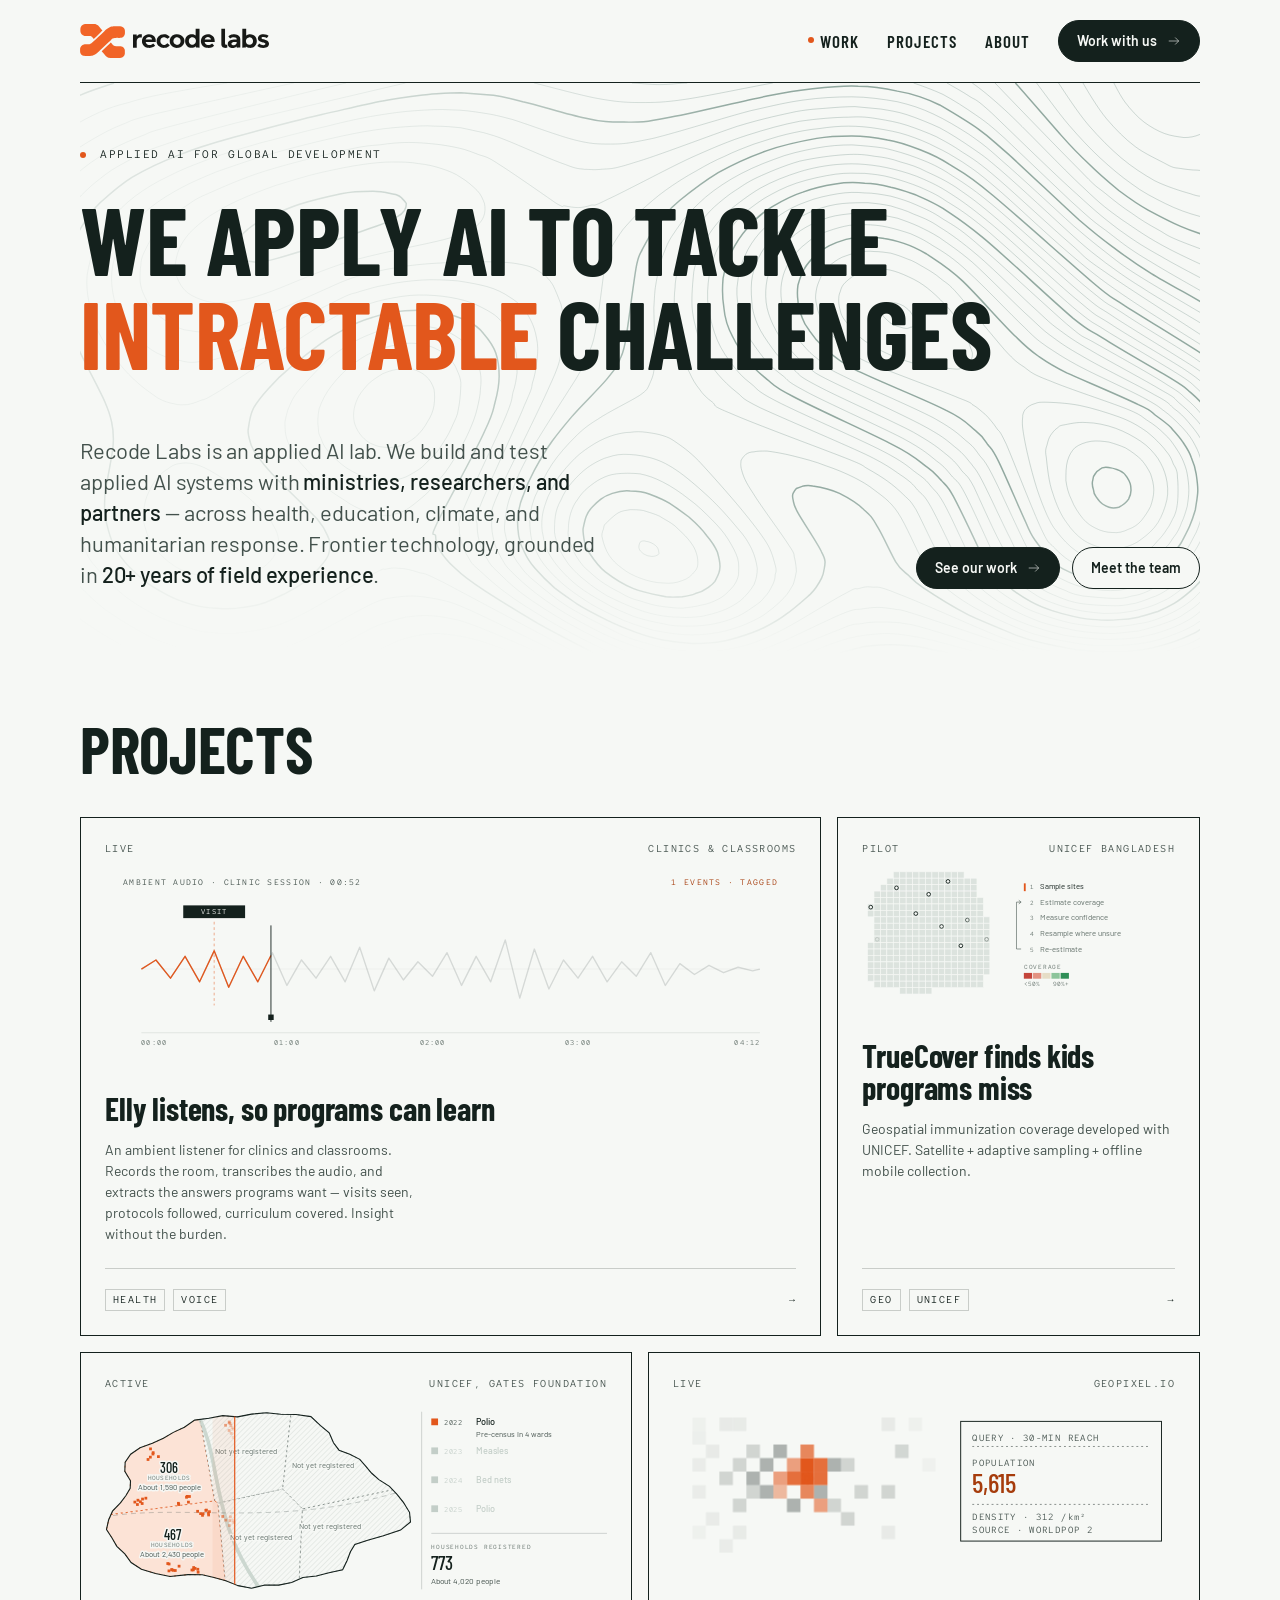
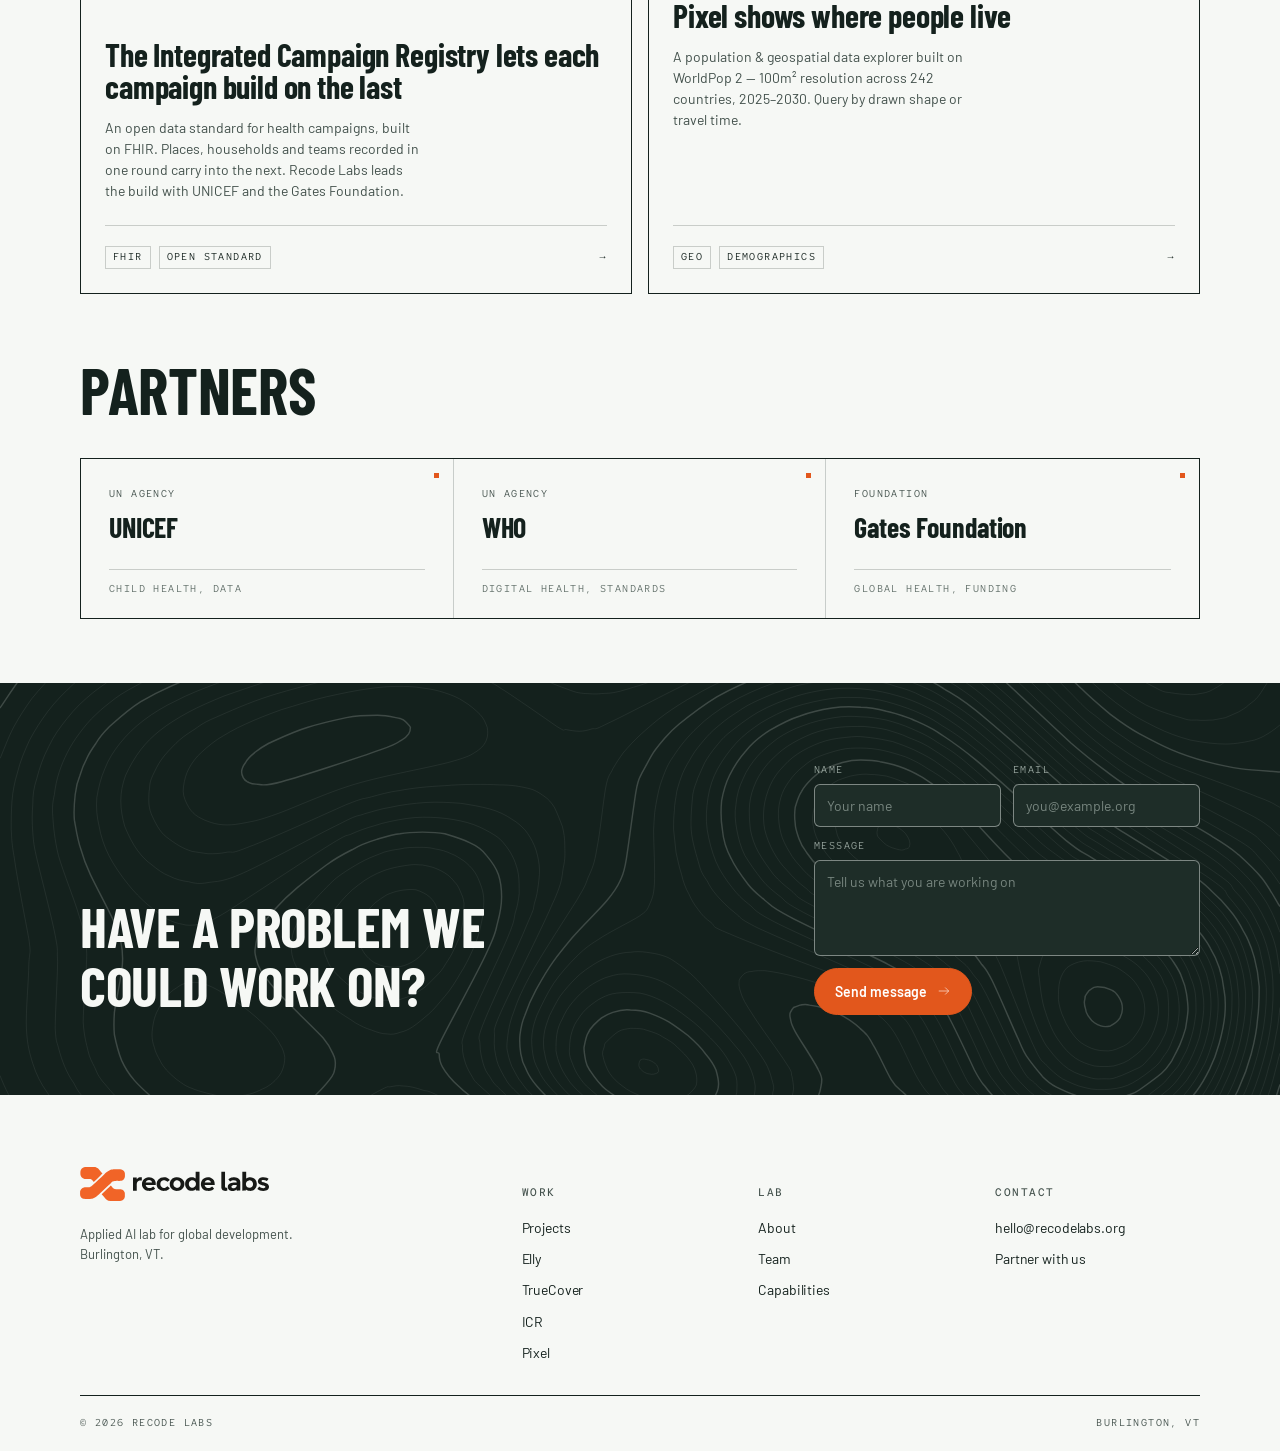
==== commit 1fa7de9b: "TrueCover heat map: red-to-green coverage, blue confidence layer Coverage ramp now runs red (<50%) t" ====
--- a/index.html
+++ b/index.html
@@ -295,324 +295,324 @@
         <span class="tl"></span><span class="tr"></span><span class="bl"></span><span class="br"></span>
         <div class="spec"><span>PILOT</span><span>UNICEF BANGLADESH</span></div>
         <div class="visual">
-          <svg viewBox="0 0 340 140" width="100%" data-anim="truecover" data-ramp="#DFE8E3,#BFD3C8,#8FB3A2,#5E9079,#2E6450">
+          <svg viewBox="0 0 340 140" width="100%" data-anim="truecover" data-ramp="#C4453B,#E39382,#E6DDC6,#8CC49A,#2F8F57">
           <g data-cells>
-          <rect x="34" y="3" width="7" height="7" fill="#5E9079" stroke="#F6F8F5" stroke-width="0.70" data-c1="3" data-c2="3" data-w="0.28"/>
-          <rect x="41" y="3" width="7" height="7" fill="#5E9079" stroke="#F6F8F5" stroke-width="0.70" data-c1="4" data-c2="3" data-w="0.32"/>
-          <rect x="48" y="3" width="7" height="7" fill="#2E6450" stroke="#F6F8F5" stroke-width="0.70" data-c1="2" data-c2="4" data-w="0.40"/>
-          <rect x="55" y="3" width="7" height="7" fill="#5E9079" stroke="#F6F8F5" stroke-width="0.70" data-c1="4" data-c2="3" data-w="0.51"/>
-          <rect x="62" y="3" width="7" height="7" fill="#5E9079" stroke="#F6F8F5" stroke-width="0.70" data-c1="4" data-c2="3" data-w="0.45"/>
-          <rect x="69" y="3" width="7" height="7" fill="#5E9079" stroke="#F6F8F5" stroke-width="0.70" data-c1="2" data-c2="3" data-w="0.42"/>
-          <rect x="76" y="3" width="7" height="7" fill="#5E9079" stroke="#F6F8F5" stroke-width="0.70" data-c1="4" data-c2="3" data-w="0.32"/>
-          <rect x="83" y="3" width="7" height="7" fill="#5E9079" stroke="#F6F8F5" stroke-width="0.70" data-c1="4" data-c2="3" data-w="0.20"/>
-          <rect x="90" y="3" width="7" height="7" fill="#5E9079" stroke="#F6F8F5" stroke-width="0.70" data-c1="3" data-c2="3" data-w="0.14"/>
-          <rect x="97" y="3" width="7" height="7" fill="#5E9079" stroke="#F6F8F5" stroke-width="0.70" data-c1="3" data-c2="3" data-w="0.20"/>
-          <rect x="104" y="3" width="7" height="7" fill="#5E9079" stroke="#F6F8F5" stroke-width="0.70" data-c1="3" data-c2="3" data-w="0.32"/>
-          <rect x="27" y="10" width="7" height="7" fill="#5E9079" stroke="#F6F8F5" stroke-width="0.70" data-c1="3" data-c2="3" data-w="0.20"/>
-          <rect x="34" y="10" width="7" height="7" fill="#5E9079" stroke="#F6F8F5" stroke-width="0.70" data-c1="4" data-c2="3" data-w="0.14"/>
-          <rect x="41" y="10" width="7" height="7" fill="#5E9079" stroke="#F6F8F5" stroke-width="0.70" data-c1="4" data-c2="3" data-w="0.20"/>
-          <rect x="48" y="10" width="7" height="7" fill="#5E9079" stroke="#F6F8F5" stroke-width="0.70" data-c1="3" data-c2="3" data-w="0.32"/>
-          <rect x="55" y="10" width="7" height="7" fill="#5E9079" stroke="#F6F8F5" stroke-width="0.70" data-c1="3" data-c2="3" data-w="0.40"/>
-          <rect x="62" y="10" width="7" height="7" fill="#5E9079" stroke="#F6F8F5" stroke-width="0.70" data-c1="3" data-c2="3" data-w="0.32"/>
-          <rect x="69" y="10" width="7" height="7" fill="#2E6450" stroke="#F6F8F5" stroke-width="0.70" data-c1="3" data-c2="4" data-w="0.28"/>
-          <rect x="76" y="10" width="7" height="7" fill="#5E9079" stroke="#F6F8F5" stroke-width="0.70" data-c1="3" data-c2="3" data-w="0.28"/>
-          <rect x="83" y="10" width="7" height="7" fill="#5E9079" stroke="#F6F8F5" stroke-width="0.70" data-c1="3" data-c2="3" data-w="0.14"/>
-          <rect x="90" y="10" width="7" height="7" fill="#2E6450" stroke="#F6F8F5" stroke-width="0.70" data-c1="4" data-c2="4" data-w="0.00"/>
-          <rect x="97" y="10" width="7" height="7" fill="#5E9079" stroke="#F6F8F5" stroke-width="0.70" data-c1="3" data-c2="3" data-w="0.14"/>
-          <rect x="104" y="10" width="7" height="7" fill="#5E9079" stroke="#F6F8F5" stroke-width="0.70" data-c1="3" data-c2="3" data-w="0.28"/>
-          <rect x="111" y="10" width="7" height="7" fill="#5E9079" stroke="#F6F8F5" stroke-width="0.70" data-c1="2" data-c2="3" data-w="0.42"/>
-          <rect x="118" y="10" width="7" height="7" fill="#5E9079" stroke="#F6F8F5" stroke-width="0.70" data-c1="3" data-c2="3" data-w="0.57"/>
-          <rect x="20" y="17" width="7" height="7" fill="#5E9079" stroke="#F6F8F5" stroke-width="0.70" data-c1="2" data-c2="3" data-w="0.28"/>
-          <rect x="27" y="17" width="7" height="7" fill="#5E9079" stroke="#F6F8F5" stroke-width="0.70" data-c1="3" data-c2="3" data-w="0.14"/>
-          <rect x="34" y="17" width="7" height="7" fill="#5E9079" stroke="#F6F8F5" stroke-width="0.70" data-c1="3" data-c2="3" data-w="0.00"/>
-          <rect x="41" y="17" width="7" height="7" fill="#5E9079" stroke="#F6F8F5" stroke-width="0.70" data-c1="3" data-c2="3" data-w="0.14"/>
-          <rect x="48" y="17" width="7" height="7" fill="#5E9079" stroke="#F6F8F5" stroke-width="0.70" data-c1="3" data-c2="3" data-w="0.28"/>
-          <rect x="55" y="17" width="7" height="7" fill="#5E9079" stroke="#F6F8F5" stroke-width="0.70" data-c1="3" data-c2="3" data-w="0.32"/>
-          <rect x="62" y="17" width="7" height="7" fill="#5E9079" stroke="#F6F8F5" stroke-width="0.70" data-c1="3" data-c2="3" data-w="0.20"/>
-          <rect x="69" y="17" width="7" height="7" fill="#5E9079" stroke="#F6F8F5" stroke-width="0.70" data-c1="4" data-c2="3" data-w="0.14"/>
-          <rect x="76" y="17" width="7" height="7" fill="#5E9079" stroke="#F6F8F5" stroke-width="0.70" data-c1="3" data-c2="3" data-w="0.20"/>
-          <rect x="83" y="17" width="7" height="7" fill="#5E9079" stroke="#F6F8F5" stroke-width="0.70" data-c1="3" data-c2="3" data-w="0.20"/>
-          <rect x="90" y="17" width="7" height="7" fill="#5E9079" stroke="#F6F8F5" stroke-width="0.70" data-c1="3" data-c2="3" data-w="0.14"/>
-          <rect x="97" y="17" width="7" height="7" fill="#5E9079" stroke="#F6F8F5" stroke-width="0.70" data-c1="3" data-c2="3" data-w="0.20"/>
-          <rect x="104" y="17" width="7" height="7" fill="#5E9079" stroke="#F6F8F5" stroke-width="0.70" data-c1="2" data-c2="3" data-w="0.32"/>
-          <rect x="111" y="17" width="7" height="7" fill="#8FB3A2" stroke="#F6F8F5" stroke-width="0.70" data-c1="3" data-c2="2" data-w="0.45"/>
-          <rect x="118" y="17" width="7" height="7" fill="#5E9079" stroke="#F6F8F5" stroke-width="0.70" data-c1="3" data-c2="3" data-w="0.58"/>
-          <rect x="13" y="24" width="7" height="7" fill="#5E9079" stroke="#F6F8F5" stroke-width="0.70" data-c1="3" data-c2="3" data-w="0.32"/>
-          <rect x="20" y="24" width="7" height="7" fill="#5E9079" stroke="#F6F8F5" stroke-width="0.70" data-c1="2" data-c2="3" data-w="0.32"/>
-          <rect x="27" y="24" width="7" height="7" fill="#5E9079" stroke="#F6F8F5" stroke-width="0.70" data-c1="3" data-c2="3" data-w="0.20"/>
-          <rect x="34" y="24" width="7" height="7" fill="#5E9079" stroke="#F6F8F5" stroke-width="0.70" data-c1="2" data-c2="3" data-w="0.14"/>
-          <rect x="41" y="24" width="7" height="7" fill="#8FB3A2" stroke="#F6F8F5" stroke-width="0.70" data-c1="2" data-c2="2" data-w="0.20"/>
-          <rect x="48" y="24" width="7" height="7" fill="#8FB3A2" stroke="#F6F8F5" stroke-width="0.70" data-c1="2" data-c2="2" data-w="0.32"/>
-          <rect x="55" y="24" width="7" height="7" fill="#5E9079" stroke="#F6F8F5" stroke-width="0.70" data-c1="2" data-c2="3" data-w="0.28"/>
-          <rect x="62" y="24" width="7" height="7" fill="#5E9079" stroke="#F6F8F5" stroke-width="0.70" data-c1="3" data-c2="3" data-w="0.14"/>
-          <rect x="69" y="24" width="7" height="7" fill="#5E9079" stroke="#F6F8F5" stroke-width="0.70" data-c1="3" data-c2="3" data-w="0.00"/>
-          <rect x="76" y="24" width="7" height="7" fill="#5E9079" stroke="#F6F8F5" stroke-width="0.70" data-c1="3" data-c2="3" data-w="0.14"/>
-          <rect x="83" y="24" width="7" height="7" fill="#2E6450" stroke="#F6F8F5" stroke-width="0.70" data-c1="4" data-c2="4" data-w="0.28"/>
-          <rect x="90" y="24" width="7" height="7" fill="#5E9079" stroke="#F6F8F5" stroke-width="0.70" data-c1="2" data-c2="3" data-w="0.28"/>
-          <rect x="97" y="24" width="7" height="7" fill="#8FB3A2" stroke="#F6F8F5" stroke-width="0.70" data-c1="2" data-c2="2" data-w="0.32"/>
-          <rect x="104" y="24" width="7" height="7" fill="#8FB3A2" stroke="#F6F8F5" stroke-width="0.70" data-c1="2" data-c2="2" data-w="0.40"/>
-          <rect x="111" y="24" width="7" height="7" fill="#BFD3C8" stroke="#F6F8F5" stroke-width="0.70" data-c1="1" data-c2="1" data-w="0.51"/>
-          <rect x="118" y="24" width="7" height="7" fill="#8FB3A2" stroke="#F6F8F5" stroke-width="0.70" data-c1="1" data-c2="2" data-w="0.58"/>
-          <rect x="13" y="31" width="7" height="7" fill="#5E9079" stroke="#F6F8F5" stroke-width="0.70" data-c1="2" data-c2="3" data-w="0.20"/>
-          <rect x="20" y="31" width="7" height="7" fill="#5E9079" stroke="#F6F8F5" stroke-width="0.70" data-c1="3" data-c2="3" data-w="0.32"/>
-          <rect x="27" y="31" width="7" height="7" fill="#8FB3A2" stroke="#F6F8F5" stroke-width="0.70" data-c1="2" data-c2="2" data-w="0.32"/>
-          <rect x="34" y="31" width="7" height="7" fill="#8FB3A2" stroke="#F6F8F5" stroke-width="0.70" data-c1="1" data-c2="2" data-w="0.28"/>
-          <rect x="41" y="31" width="7" height="7" fill="#BFD3C8" stroke="#F6F8F5" stroke-width="0.70" data-c1="2" data-c2="1" data-w="0.32"/>
-          <rect x="48" y="31" width="7" height="7" fill="#BFD3C8" stroke="#F6F8F5" stroke-width="0.70" data-c1="2" data-c2="1" data-w="0.32"/>
-          <rect x="55" y="31" width="7" height="7" fill="#8FB3A2" stroke="#F6F8F5" stroke-width="0.70" data-c1="2" data-c2="2" data-w="0.28"/>
-          <rect x="62" y="31" width="7" height="7" fill="#5E9079" stroke="#F6F8F5" stroke-width="0.70" data-c1="2" data-c2="3" data-w="0.20"/>
-          <rect x="69" y="31" width="7" height="7" fill="#5E9079" stroke="#F6F8F5" stroke-width="0.70" data-c1="3" data-c2="3" data-w="0.14"/>
-          <rect x="76" y="31" width="7" height="7" fill="#5E9079" stroke="#F6F8F5" stroke-width="0.70" data-c1="3" data-c2="3" data-w="0.20"/>
-          <rect x="83" y="31" width="7" height="7" fill="#5E9079" stroke="#F6F8F5" stroke-width="0.70" data-c1="3" data-c2="3" data-w="0.32"/>
-          <rect x="90" y="31" width="7" height="7" fill="#2E6450" stroke="#F6F8F5" stroke-width="0.70" data-c1="2" data-c2="4" data-w="0.42"/>
-          <rect x="97" y="31" width="7" height="7" fill="#8FB3A2" stroke="#F6F8F5" stroke-width="0.70" data-c1="2" data-c2="2" data-w="0.45"/>
-          <rect x="104" y="31" width="7" height="7" fill="#8FB3A2" stroke="#F6F8F5" stroke-width="0.70" data-c1="1" data-c2="2" data-w="0.45"/>
-          <rect x="111" y="31" width="7" height="7" fill="#BFD3C8" stroke="#F6F8F5" stroke-width="0.70" data-c1="1" data-c2="1" data-w="0.42"/>
-          <rect x="118" y="31" width="7" height="7" fill="#8FB3A2" stroke="#F6F8F5" stroke-width="0.70" data-c1="3" data-c2="2" data-w="0.45"/>
-          <rect x="125" y="31" width="7" height="7" fill="#5E9079" stroke="#F6F8F5" stroke-width="0.70" data-c1="4" data-c2="3" data-w="0.51"/>
-          <rect x="6" y="38" width="7" height="7" fill="#2E6450" stroke="#F6F8F5" stroke-width="0.70" data-c1="4" data-c2="4" data-w="0.00"/>
-          <rect x="13" y="38" width="7" height="7" fill="#5E9079" stroke="#F6F8F5" stroke-width="0.70" data-c1="3" data-c2="3" data-w="0.14"/>
-          <rect x="20" y="38" width="7" height="7" fill="#8FB3A2" stroke="#F6F8F5" stroke-width="0.70" data-c1="2" data-c2="2" data-w="0.28"/>
-          <rect x="27" y="38" width="7" height="7" fill="#BFD3C8" stroke="#F6F8F5" stroke-width="0.70" data-c1="1" data-c2="1" data-w="0.42"/>
-          <rect x="34" y="38" width="7" height="7" fill="#BFD3C8" stroke="#F6F8F5" stroke-width="0.70" data-c1="1" data-c2="1" data-w="0.42"/>
-          <rect x="41" y="38" width="7" height="7" fill="#BFD3C8" stroke="#F6F8F5" stroke-width="0.70" data-c1="0" data-c2="1" data-w="0.32"/>
-          <rect x="48" y="38" width="7" height="7" fill="#BFD3C8" stroke="#F6F8F5" stroke-width="0.70" data-c1="1" data-c2="1" data-w="0.20"/>
-          <rect x="55" y="38" width="7" height="7" fill="#BFD3C8" stroke="#F6F8F5" stroke-width="0.70" data-c1="1" data-c2="1" data-w="0.14"/>
-          <rect x="62" y="38" width="7" height="7" fill="#8FB3A2" stroke="#F6F8F5" stroke-width="0.70" data-c1="1" data-c2="2" data-w="0.20"/>
-          <rect x="69" y="38" width="7" height="7" fill="#5E9079" stroke="#F6F8F5" stroke-width="0.70" data-c1="2" data-c2="3" data-w="0.28"/>
-          <rect x="76" y="38" width="7" height="7" fill="#5E9079" stroke="#F6F8F5" stroke-width="0.70" data-c1="3" data-c2="3" data-w="0.32"/>
-          <rect x="83" y="38" width="7" height="7" fill="#5E9079" stroke="#F6F8F5" stroke-width="0.70" data-c1="4" data-c2="3" data-w="0.40"/>
-          <rect x="90" y="38" width="7" height="7" fill="#5E9079" stroke="#F6F8F5" stroke-width="0.70" data-c1="2" data-c2="3" data-w="0.45"/>
-          <rect x="97" y="38" width="7" height="7" fill="#8FB3A2" stroke="#F6F8F5" stroke-width="0.70" data-c1="2" data-c2="2" data-w="0.40"/>
-          <rect x="104" y="38" width="7" height="7" fill="#5E9079" stroke="#F6F8F5" stroke-width="0.70" data-c1="2" data-c2="3" data-w="0.32"/>
-          <rect x="111" y="38" width="7" height="7" fill="#8FB3A2" stroke="#F6F8F5" stroke-width="0.70" data-c1="1" data-c2="2" data-w="0.28"/>
-          <rect x="118" y="38" width="7" height="7" fill="#8FB3A2" stroke="#F6F8F5" stroke-width="0.70" data-c1="2" data-c2="2" data-w="0.32"/>
-          <rect x="125" y="38" width="7" height="7" fill="#5E9079" stroke="#F6F8F5" stroke-width="0.70" data-c1="4" data-c2="3" data-w="0.40"/>
-          <rect x="6" y="45" width="7" height="7" fill="#5E9079" stroke="#F6F8F5" stroke-width="0.70" data-c1="4" data-c2="3" data-w="0.14"/>
-          <rect x="13" y="45" width="7" height="7" fill="#5E9079" stroke="#F6F8F5" stroke-width="0.70" data-c1="3" data-c2="3" data-w="0.20"/>
-          <rect x="20" y="45" width="7" height="7" fill="#8FB3A2" stroke="#F6F8F5" stroke-width="0.70" data-c1="2" data-c2="2" data-w="0.32"/>
-          <rect x="27" y="45" width="7" height="7" fill="#BFD3C8" stroke="#F6F8F5" stroke-width="0.70" data-c1="1" data-c2="1" data-w="0.45"/>
-          <rect x="34" y="45" width="7" height="7" fill="#BFD3C8" stroke="#F6F8F5" stroke-width="0.70" data-c1="1" data-c2="1" data-w="0.42"/>
-          <rect x="41" y="45" width="7" height="7" fill="#DFE8E3" stroke="#F6F8F5" stroke-width="0.70" data-c1="1" data-c2="0" data-w="0.28"/>
-          <rect x="48" y="45" width="7" height="7" fill="#BFD3C8" stroke="#F6F8F5" stroke-width="0.70" data-c1="1" data-c2="1" data-w="0.14"/>
-          <rect x="55" y="45" width="7" height="7" fill="#BFD3C8" stroke="#F6F8F5" stroke-width="0.70" data-c1="1" data-c2="1" data-w="0.00"/>
-          <rect x="62" y="45" width="7" height="7" fill="#8FB3A2" stroke="#F6F8F5" stroke-width="0.70" data-c1="1" data-c2="2" data-w="0.14"/>
-          <rect x="69" y="45" width="7" height="7" fill="#5E9079" stroke="#F6F8F5" stroke-width="0.70" data-c1="2" data-c2="3" data-w="0.28"/>
-          <rect x="76" y="45" width="7" height="7" fill="#5E9079" stroke="#F6F8F5" stroke-width="0.70" data-c1="3" data-c2="3" data-w="0.32"/>
-          <rect x="83" y="45" width="7" height="7" fill="#5E9079" stroke="#F6F8F5" stroke-width="0.70" data-c1="3" data-c2="3" data-w="0.28"/>
-          <rect x="90" y="45" width="7" height="7" fill="#5E9079" stroke="#F6F8F5" stroke-width="0.70" data-c1="4" data-c2="3" data-w="0.32"/>
-          <rect x="97" y="45" width="7" height="7" fill="#5E9079" stroke="#F6F8F5" stroke-width="0.70" data-c1="4" data-c2="3" data-w="0.32"/>
-          <rect x="104" y="45" width="7" height="7" fill="#5E9079" stroke="#F6F8F5" stroke-width="0.70" data-c1="2" data-c2="3" data-w="0.20"/>
-          <rect x="111" y="45" width="7" height="7" fill="#8FB3A2" stroke="#F6F8F5" stroke-width="0.70" data-c1="2" data-c2="2" data-w="0.14"/>
-          <rect x="118" y="45" width="7" height="7" fill="#5E9079" stroke="#F6F8F5" stroke-width="0.70" data-c1="2" data-c2="3" data-w="0.20"/>
-          <rect x="125" y="45" width="7" height="7" fill="#5E9079" stroke="#F6F8F5" stroke-width="0.70" data-c1="3" data-c2="3" data-w="0.32"/>
-          <rect x="13" y="52" width="7" height="7" fill="#5E9079" stroke="#F6F8F5" stroke-width="0.70" data-c1="3" data-c2="3" data-w="0.32"/>
-          <rect x="20" y="52" width="7" height="7" fill="#5E9079" stroke="#F6F8F5" stroke-width="0.70" data-c1="4" data-c2="3" data-w="0.40"/>
-          <rect x="27" y="52" width="7" height="7" fill="#8FB3A2" stroke="#F6F8F5" stroke-width="0.70" data-c1="2" data-c2="2" data-w="0.51"/>
-          <rect x="34" y="52" width="7" height="7" fill="#BFD3C8" stroke="#F6F8F5" stroke-width="0.70" data-c1="1" data-c2="1" data-w="0.45"/>
-          <rect x="41" y="52" width="7" height="7" fill="#BFD3C8" stroke="#F6F8F5" stroke-width="0.70" data-c1="1" data-c2="1" data-w="0.32"/>
-          <rect x="48" y="52" width="7" height="7" fill="#BFD3C8" stroke="#F6F8F5" stroke-width="0.70" data-c1="1" data-c2="1" data-w="0.20"/>
-          <rect x="55" y="52" width="7" height="7" fill="#BFD3C8" stroke="#F6F8F5" stroke-width="0.70" data-c1="1" data-c2="1" data-w="0.14"/>
-          <rect x="62" y="52" width="7" height="7" fill="#8FB3A2" stroke="#F6F8F5" stroke-width="0.70" data-c1="2" data-c2="2" data-w="0.20"/>
-          <rect x="69" y="52" width="7" height="7" fill="#5E9079" stroke="#F6F8F5" stroke-width="0.70" data-c1="3" data-c2="3" data-w="0.32"/>
-          <rect x="76" y="52" width="7" height="7" fill="#5E9079" stroke="#F6F8F5" stroke-width="0.70" data-c1="3" data-c2="3" data-w="0.20"/>
-          <rect x="83" y="52" width="7" height="7" fill="#5E9079" stroke="#F6F8F5" stroke-width="0.70" data-c1="4" data-c2="3" data-w="0.14"/>
-          <rect x="90" y="52" width="7" height="7" fill="#5E9079" stroke="#F6F8F5" stroke-width="0.70" data-c1="3" data-c2="3" data-w="0.20"/>
-          <rect x="97" y="52" width="7" height="7" fill="#5E9079" stroke="#F6F8F5" stroke-width="0.70" data-c1="3" data-c2="3" data-w="0.28"/>
-          <rect x="104" y="52" width="7" height="7" fill="#5E9079" stroke="#F6F8F5" stroke-width="0.70" data-c1="2" data-c2="3" data-w="0.14"/>
-          <rect x="111" y="52" width="7" height="7" fill="#5E9079" stroke="#F6F8F5" stroke-width="0.70" data-c1="3" data-c2="3" data-w="0.00"/>
-          <rect x="118" y="52" width="7" height="7" fill="#5E9079" stroke="#F6F8F5" stroke-width="0.70" data-c1="3" data-c2="3" data-w="0.14"/>
-          <rect x="125" y="52" width="7" height="7" fill="#5E9079" stroke="#F6F8F5" stroke-width="0.70" data-c1="3" data-c2="3" data-w="0.28"/>
-          <rect x="132" y="52" width="7" height="7" fill="#5E9079" stroke="#F6F8F5" stroke-width="0.70" data-c1="2" data-c2="3" data-w="0.42"/>
-          <rect x="13" y="59" width="7" height="7" fill="#5E9079" stroke="#F6F8F5" stroke-width="0.70" data-c1="2" data-c2="3" data-w="0.28"/>
-          <rect x="20" y="59" width="7" height="7" fill="#8FB3A2" stroke="#F6F8F5" stroke-width="0.70" data-c1="2" data-c2="2" data-w="0.32"/>
-          <rect x="27" y="59" width="7" height="7" fill="#8FB3A2" stroke="#F6F8F5" stroke-width="0.70" data-c1="2" data-c2="2" data-w="0.40"/>
-          <rect x="34" y="59" width="7" height="7" fill="#BFD3C8" stroke="#F6F8F5" stroke-width="0.70" data-c1="1" data-c2="1" data-w="0.51"/>
-          <rect x="41" y="59" width="7" height="7" fill="#BFD3C8" stroke="#F6F8F5" stroke-width="0.70" data-c1="1" data-c2="1" data-w="0.40"/>
-          <rect x="48" y="59" width="7" height="7" fill="#BFD3C8" stroke="#F6F8F5" stroke-width="0.70" data-c1="1" data-c2="1" data-w="0.32"/>
-          <rect x="55" y="59" width="7" height="7" fill="#8FB3A2" stroke="#F6F8F5" stroke-width="0.70" data-c1="1" data-c2="2" data-w="0.28"/>
-          <rect x="62" y="59" width="7" height="7" fill="#8FB3A2" stroke="#F6F8F5" stroke-width="0.70" data-c1="2" data-c2="2" data-w="0.32"/>
-          <rect x="69" y="59" width="7" height="7" fill="#5E9079" stroke="#F6F8F5" stroke-width="0.70" data-c1="3" data-c2="3" data-w="0.28"/>
-          <rect x="76" y="59" width="7" height="7" fill="#5E9079" stroke="#F6F8F5" stroke-width="0.70" data-c1="3" data-c2="3" data-w="0.14"/>
-          <rect x="83" y="59" width="7" height="7" fill="#5E9079" stroke="#F6F8F5" stroke-width="0.70" data-c1="3" data-c2="3" data-w="0.00"/>
-          <rect x="90" y="59" width="7" height="7" fill="#5E9079" stroke="#F6F8F5" stroke-width="0.70" data-c1="3" data-c2="3" data-w="0.14"/>
-          <rect x="97" y="59" width="7" height="7" fill="#5E9079" stroke="#F6F8F5" stroke-width="0.70" data-c1="3" data-c2="3" data-w="0.28"/>
-          <rect x="104" y="59" width="7" height="7" fill="#5E9079" stroke="#F6F8F5" stroke-width="0.70" data-c1="3" data-c2="3" data-w="0.20"/>
-          <rect x="111" y="59" width="7" height="7" fill="#5E9079" stroke="#F6F8F5" stroke-width="0.70" data-c1="3" data-c2="3" data-w="0.14"/>
-          <rect x="118" y="59" width="7" height="7" fill="#5E9079" stroke="#F6F8F5" stroke-width="0.70" data-c1="4" data-c2="3" data-w="0.20"/>
-          <rect x="125" y="59" width="7" height="7" fill="#2E6450" stroke="#F6F8F5" stroke-width="0.70" data-c1="4" data-c2="4" data-w="0.32"/>
-          <rect x="132" y="59" width="7" height="7" fill="#5E9079" stroke="#F6F8F5" stroke-width="0.70" data-c1="3" data-c2="3" data-w="0.28"/>
-          <rect x="13" y="66" width="7" height="7" fill="#5E9079" stroke="#F6F8F5" stroke-width="0.70" data-c1="3" data-c2="3" data-w="0.14"/>
-          <rect x="20" y="66" width="7" height="7" fill="#8FB3A2" stroke="#F6F8F5" stroke-width="0.70" data-c1="2" data-c2="2" data-w="0.20"/>
-          <rect x="27" y="66" width="7" height="7" fill="#8FB3A2" stroke="#F6F8F5" stroke-width="0.70" data-c1="2" data-c2="2" data-w="0.32"/>
-          <rect x="34" y="66" width="7" height="7" fill="#8FB3A2" stroke="#F6F8F5" stroke-width="0.70" data-c1="2" data-c2="2" data-w="0.45"/>
-          <rect x="41" y="66" width="7" height="7" fill="#8FB3A2" stroke="#F6F8F5" stroke-width="0.70" data-c1="1" data-c2="2" data-w="0.51"/>
-          <rect x="48" y="66" width="7" height="7" fill="#5E9079" stroke="#F6F8F5" stroke-width="0.70" data-c1="3" data-c2="3" data-w="0.45"/>
-          <rect x="55" y="66" width="7" height="7" fill="#8FB3A2" stroke="#F6F8F5" stroke-width="0.70" data-c1="3" data-c2="2" data-w="0.42"/>
-          <rect x="62" y="66" width="7" height="7" fill="#8FB3A2" stroke="#F6F8F5" stroke-width="0.70" data-c1="2" data-c2="2" data-w="0.45"/>
-          <rect x="69" y="66" width="7" height="7" fill="#5E9079" stroke="#F6F8F5" stroke-width="0.70" data-c1="2" data-c2="3" data-w="0.32"/>
-          <rect x="76" y="66" width="7" height="7" fill="#5E9079" stroke="#F6F8F5" stroke-width="0.70" data-c1="3" data-c2="3" data-w="0.20"/>
-          <rect x="83" y="66" width="7" height="7" fill="#8FB3A2" stroke="#F6F8F5" stroke-width="0.70" data-c1="2" data-c2="2" data-w="0.14"/>
-          <rect x="90" y="66" width="7" height="7" fill="#5E9079" stroke="#F6F8F5" stroke-width="0.70" data-c1="3" data-c2="3" data-w="0.20"/>
-          <rect x="97" y="66" width="7" height="7" fill="#8FB3A2" stroke="#F6F8F5" stroke-width="0.70" data-c1="2" data-c2="2" data-w="0.32"/>
-          <rect x="104" y="66" width="7" height="7" fill="#5E9079" stroke="#F6F8F5" stroke-width="0.70" data-c1="3" data-c2="3" data-w="0.28"/>
-          <rect x="111" y="66" width="7" height="7" fill="#5E9079" stroke="#F6F8F5" stroke-width="0.70" data-c1="4" data-c2="3" data-w="0.28"/>
-          <rect x="118" y="66" width="7" height="7" fill="#5E9079" stroke="#F6F8F5" stroke-width="0.70" data-c1="3" data-c2="3" data-w="0.32"/>
-          <rect x="125" y="66" width="7" height="7" fill="#5E9079" stroke="#F6F8F5" stroke-width="0.70" data-c1="3" data-c2="3" data-w="0.20"/>
-          <rect x="132" y="66" width="7" height="7" fill="#5E9079" stroke="#F6F8F5" stroke-width="0.70" data-c1="3" data-c2="3" data-w="0.14"/>
-          <rect x="13" y="73" width="7" height="7" fill="#5E9079" stroke="#F6F8F5" stroke-width="0.70" data-c1="3" data-c2="3" data-w="0.00"/>
-          <rect x="20" y="73" width="7" height="7" fill="#5E9079" stroke="#F6F8F5" stroke-width="0.70" data-c1="3" data-c2="3" data-w="0.14"/>
-          <rect x="27" y="73" width="7" height="7" fill="#5E9079" stroke="#F6F8F5" stroke-width="0.70" data-c1="3" data-c2="3" data-w="0.28"/>
-          <rect x="34" y="73" width="7" height="7" fill="#8FB3A2" stroke="#F6F8F5" stroke-width="0.70" data-c1="2" data-c2="2" data-w="0.42"/>
-          <rect x="41" y="73" width="7" height="7" fill="#5E9079" stroke="#F6F8F5" stroke-width="0.70" data-c1="4" data-c2="3" data-w="0.57"/>
-          <rect x="48" y="73" width="7" height="7" fill="#8FB3A2" stroke="#F6F8F5" stroke-width="0.70" data-c1="2" data-c2="2" data-w="0.51"/>
-          <rect x="55" y="73" width="7" height="7" fill="#5E9079" stroke="#F6F8F5" stroke-width="0.70" data-c1="4" data-c2="3" data-w="0.45"/>
-          <rect x="62" y="73" width="7" height="7" fill="#5E9079" stroke="#F6F8F5" stroke-width="0.70" data-c1="3" data-c2="3" data-w="0.42"/>
-          <rect x="69" y="73" width="7" height="7" fill="#5E9079" stroke="#F6F8F5" stroke-width="0.70" data-c1="3" data-c2="3" data-w="0.40"/>
-          <rect x="76" y="73" width="7" height="7" fill="#5E9079" stroke="#F6F8F5" stroke-width="0.70" data-c1="2" data-c2="3" data-w="0.32"/>
-          <rect x="83" y="73" width="7" height="7" fill="#5E9079" stroke="#F6F8F5" stroke-width="0.70" data-c1="2" data-c2="3" data-w="0.28"/>
-          <rect x="90" y="73" width="7" height="7" fill="#8FB3A2" stroke="#F6F8F5" stroke-width="0.70" data-c1="3" data-c2="2" data-w="0.32"/>
-          <rect x="97" y="73" width="7" height="7" fill="#8FB3A2" stroke="#F6F8F5" stroke-width="0.70" data-c1="3" data-c2="2" data-w="0.20"/>
-          <rect x="104" y="73" width="7" height="7" fill="#8FB3A2" stroke="#F6F8F5" stroke-width="0.70" data-c1="2" data-c2="2" data-w="0.14"/>
-          <rect x="111" y="73" width="7" height="7" fill="#5E9079" stroke="#F6F8F5" stroke-width="0.70" data-c1="3" data-c2="3" data-w="0.20"/>
-          <rect x="118" y="73" width="7" height="7" fill="#5E9079" stroke="#F6F8F5" stroke-width="0.70" data-c1="2" data-c2="3" data-w="0.28"/>
-          <rect x="125" y="73" width="7" height="7" fill="#5E9079" stroke="#F6F8F5" stroke-width="0.70" data-c1="3" data-c2="3" data-w="0.14"/>
-          <rect x="132" y="73" width="7" height="7" fill="#5E9079" stroke="#F6F8F5" stroke-width="0.70" data-c1="3" data-c2="3" data-w="0.00"/>
-          <rect x="6" y="80" width="7" height="7" fill="#5E9079" stroke="#F6F8F5" stroke-width="0.70" data-c1="2" data-c2="3" data-w="0.20"/>
-          <rect x="13" y="80" width="7" height="7" fill="#5E9079" stroke="#F6F8F5" stroke-width="0.70" data-c1="3" data-c2="3" data-w="0.14"/>
-          <rect x="20" y="80" width="7" height="7" fill="#5E9079" stroke="#F6F8F5" stroke-width="0.70" data-c1="3" data-c2="3" data-w="0.20"/>
-          <rect x="27" y="80" width="7" height="7" fill="#5E9079" stroke="#F6F8F5" stroke-width="0.70" data-c1="4" data-c2="3" data-w="0.32"/>
-          <rect x="34" y="80" width="7" height="7" fill="#5E9079" stroke="#F6F8F5" stroke-width="0.70" data-c1="4" data-c2="3" data-w="0.45"/>
-          <rect x="41" y="80" width="7" height="7" fill="#2E6450" stroke="#F6F8F5" stroke-width="0.70" data-c1="4" data-c2="4" data-w="0.51"/>
-          <rect x="48" y="80" width="7" height="7" fill="#5E9079" stroke="#F6F8F5" stroke-width="0.70" data-c1="4" data-c2="3" data-w="0.40"/>
-          <rect x="55" y="80" width="7" height="7" fill="#2E6450" stroke="#F6F8F5" stroke-width="0.70" data-c1="4" data-c2="4" data-w="0.32"/>
-          <rect x="62" y="80" width="7" height="7" fill="#5E9079" stroke="#F6F8F5" stroke-width="0.70" data-c1="2" data-c2="3" data-w="0.28"/>
-          <rect x="69" y="80" width="7" height="7" fill="#8FB3A2" stroke="#F6F8F5" stroke-width="0.70" data-c1="2" data-c2="2" data-w="0.32"/>
-          <rect x="76" y="80" width="7" height="7" fill="#8FB3A2" stroke="#F6F8F5" stroke-width="0.70" data-c1="3" data-c2="2" data-w="0.40"/>
-          <rect x="83" y="80" width="7" height="7" fill="#BFD3C8" stroke="#F6F8F5" stroke-width="0.70" data-c1="2" data-c2="1" data-w="0.42"/>
-          <rect x="90" y="80" width="7" height="7" fill="#BFD3C8" stroke="#F6F8F5" stroke-width="0.70" data-c1="1" data-c2="1" data-w="0.28"/>
-          <rect x="97" y="80" width="7" height="7" fill="#8FB3A2" stroke="#F6F8F5" stroke-width="0.70" data-c1="2" data-c2="2" data-w="0.14"/>
-          <rect x="104" y="80" width="7" height="7" fill="#8FB3A2" stroke="#F6F8F5" stroke-width="0.70" data-c1="2" data-c2="2" data-w="0.00"/>
-          <rect x="111" y="80" width="7" height="7" fill="#5E9079" stroke="#F6F8F5" stroke-width="0.70" data-c1="3" data-c2="3" data-w="0.14"/>
-          <rect x="118" y="80" width="7" height="7" fill="#5E9079" stroke="#F6F8F5" stroke-width="0.70" data-c1="3" data-c2="3" data-w="0.28"/>
-          <rect x="125" y="80" width="7" height="7" fill="#5E9079" stroke="#F6F8F5" stroke-width="0.70" data-c1="3" data-c2="3" data-w="0.20"/>
-          <rect x="132" y="80" width="7" height="7" fill="#5E9079" stroke="#F6F8F5" stroke-width="0.70" data-c1="3" data-c2="3" data-w="0.14"/>
-          <rect x="6" y="87" width="7" height="7" fill="#5E9079" stroke="#F6F8F5" stroke-width="0.70" data-c1="2" data-c2="3" data-w="0.32"/>
-          <rect x="13" y="87" width="7" height="7" fill="#5E9079" stroke="#F6F8F5" stroke-width="0.70" data-c1="3" data-c2="3" data-w="0.28"/>
-          <rect x="20" y="87" width="7" height="7" fill="#5E9079" stroke="#F6F8F5" stroke-width="0.70" data-c1="4" data-c2="3" data-w="0.32"/>
-          <rect x="27" y="87" width="7" height="7" fill="#5E9079" stroke="#F6F8F5" stroke-width="0.70" data-c1="2" data-c2="3" data-w="0.40"/>
-          <rect x="34" y="87" width="7" height="7" fill="#5E9079" stroke="#F6F8F5" stroke-width="0.70" data-c1="4" data-c2="3" data-w="0.51"/>
-          <rect x="41" y="87" width="7" height="7" fill="#5E9079" stroke="#F6F8F5" stroke-width="0.70" data-c1="2" data-c2="3" data-w="0.45"/>
-          <rect x="48" y="87" width="7" height="7" fill="#5E9079" stroke="#F6F8F5" stroke-width="0.70" data-c1="2" data-c2="3" data-w="0.32"/>
-          <rect x="55" y="87" width="7" height="7" fill="#5E9079" stroke="#F6F8F5" stroke-width="0.70" data-c1="3" data-c2="3" data-w="0.20"/>
-          <rect x="62" y="87" width="7" height="7" fill="#5E9079" stroke="#F6F8F5" stroke-width="0.70" data-c1="3" data-c2="3" data-w="0.14"/>
-          <rect x="69" y="87" width="7" height="7" fill="#5E9079" stroke="#F6F8F5" stroke-width="0.70" data-c1="2" data-c2="3" data-w="0.20"/>
-          <rect x="76" y="87" width="7" height="7" fill="#8FB3A2" stroke="#F6F8F5" stroke-width="0.70" data-c1="1" data-c2="2" data-w="0.32"/>
-          <rect x="83" y="87" width="7" height="7" fill="#BFD3C8" stroke="#F6F8F5" stroke-width="0.70" data-c1="1" data-c2="1" data-w="0.45"/>
-          <rect x="90" y="87" width="7" height="7" fill="#BFD3C8" stroke="#F6F8F5" stroke-width="0.70" data-c1="1" data-c2="1" data-w="0.32"/>
-          <rect x="97" y="87" width="7" height="7" fill="#BFD3C8" stroke="#F6F8F5" stroke-width="0.70" data-c1="1" data-c2="1" data-w="0.20"/>
-          <rect x="104" y="87" width="7" height="7" fill="#BFD3C8" stroke="#F6F8F5" stroke-width="0.70" data-c1="1" data-c2="1" data-w="0.14"/>
-          <rect x="111" y="87" width="7" height="7" fill="#8FB3A2" stroke="#F6F8F5" stroke-width="0.70" data-c1="2" data-c2="2" data-w="0.20"/>
-          <rect x="118" y="87" width="7" height="7" fill="#8FB3A2" stroke="#F6F8F5" stroke-width="0.70" data-c1="3" data-c2="2" data-w="0.32"/>
-          <rect x="125" y="87" width="7" height="7" fill="#5E9079" stroke="#F6F8F5" stroke-width="0.70" data-c1="2" data-c2="3" data-w="0.32"/>
-          <rect x="132" y="87" width="7" height="7" fill="#5E9079" stroke="#F6F8F5" stroke-width="0.70" data-c1="3" data-c2="3" data-w="0.28"/>
-          <rect x="6" y="94" width="7" height="7" fill="#5E9079" stroke="#F6F8F5" stroke-width="0.70" data-c1="4" data-c2="3" data-w="0.45"/>
-          <rect x="13" y="94" width="7" height="7" fill="#5E9079" stroke="#F6F8F5" stroke-width="0.70" data-c1="3" data-c2="3" data-w="0.42"/>
-          <rect x="20" y="94" width="7" height="7" fill="#5E9079" stroke="#F6F8F5" stroke-width="0.70" data-c1="2" data-c2="3" data-w="0.45"/>
-          <rect x="27" y="94" width="7" height="7" fill="#5E9079" stroke="#F6F8F5" stroke-width="0.70" data-c1="2" data-c2="3" data-w="0.51"/>
-          <rect x="34" y="94" width="7" height="7" fill="#5E9079" stroke="#F6F8F5" stroke-width="0.70" data-c1="2" data-c2="3" data-w="0.57"/>
-          <rect x="41" y="94" width="7" height="7" fill="#5E9079" stroke="#F6F8F5" stroke-width="0.70" data-c1="4" data-c2="3" data-w="0.42"/>
-          <rect x="48" y="94" width="7" height="7" fill="#5E9079" stroke="#F6F8F5" stroke-width="0.70" data-c1="3" data-c2="3" data-w="0.28"/>
-          <rect x="55" y="94" width="7" height="7" fill="#5E9079" stroke="#F6F8F5" stroke-width="0.70" data-c1="3" data-c2="3" data-w="0.14"/>
-          <rect x="62" y="94" width="7" height="7" fill="#8FB3A2" stroke="#F6F8F5" stroke-width="0.70" data-c1="2" data-c2="2" data-w="0.00"/>
-          <rect x="69" y="94" width="7" height="7" fill="#8FB3A2" stroke="#F6F8F5" stroke-width="0.70" data-c1="2" data-c2="2" data-w="0.14"/>
-          <rect x="76" y="94" width="7" height="7" fill="#BFD3C8" stroke="#F6F8F5" stroke-width="0.70" data-c1="1" data-c2="1" data-w="0.28"/>
-          <rect x="83" y="94" width="7" height="7" fill="#BFD3C8" stroke="#F6F8F5" stroke-width="0.70" data-c1="1" data-c2="1" data-w="0.42"/>
-          <rect x="90" y="94" width="7" height="7" fill="#BFD3C8" stroke="#F6F8F5" stroke-width="0.70" data-c1="1" data-c2="1" data-w="0.40"/>
-          <rect x="97" y="94" width="7" height="7" fill="#BFD3C8" stroke="#F6F8F5" stroke-width="0.70" data-c1="1" data-c2="1" data-w="0.32"/>
-          <rect x="104" y="94" width="7" height="7" fill="#BFD3C8" stroke="#F6F8F5" stroke-width="0.70" data-c1="2" data-c2="1" data-w="0.28"/>
-          <rect x="111" y="94" width="7" height="7" fill="#8FB3A2" stroke="#F6F8F5" stroke-width="0.70" data-c1="2" data-c2="2" data-w="0.32"/>
-          <rect x="118" y="94" width="7" height="7" fill="#5E9079" stroke="#F6F8F5" stroke-width="0.70" data-c1="2" data-c2="3" data-w="0.32"/>
-          <rect x="125" y="94" width="7" height="7" fill="#5E9079" stroke="#F6F8F5" stroke-width="0.70" data-c1="2" data-c2="3" data-w="0.20"/>
-          <rect x="132" y="94" width="7" height="7" fill="#5E9079" stroke="#F6F8F5" stroke-width="0.70" data-c1="3" data-c2="3" data-w="0.14"/>
-          <rect x="6" y="101" width="7" height="7" fill="#5E9079" stroke="#F6F8F5" stroke-width="0.70" data-c1="4" data-c2="3" data-w="0.58"/>
-          <rect x="13" y="101" width="7" height="7" fill="#5E9079" stroke="#F6F8F5" stroke-width="0.70" data-c1="3" data-c2="3" data-w="0.57"/>
-          <rect x="20" y="101" width="7" height="7" fill="#5E9079" stroke="#F6F8F5" stroke-width="0.70" data-c1="4" data-c2="3" data-w="0.58"/>
-          <rect x="27" y="101" width="7" height="7" fill="#5E9079" stroke="#F6F8F5" stroke-width="0.70" data-c1="1" data-c2="3" data-w="0.63"/>
-          <rect x="34" y="101" width="7" height="7" fill="#8FB3A2" stroke="#F6F8F5" stroke-width="0.70" data-c1="2" data-c2="2" data-w="0.58"/>
-          <rect x="41" y="101" width="7" height="7" fill="#2E6450" stroke="#F6F8F5" stroke-width="0.70" data-c1="3" data-c2="4" data-w="0.45"/>
-          <rect x="48" y="101" width="7" height="7" fill="#5E9079" stroke="#F6F8F5" stroke-width="0.70" data-c1="4" data-c2="3" data-w="0.32"/>
-          <rect x="55" y="101" width="7" height="7" fill="#5E9079" stroke="#F6F8F5" stroke-width="0.70" data-c1="3" data-c2="3" data-w="0.20"/>
-          <rect x="62" y="101" width="7" height="7" fill="#5E9079" stroke="#F6F8F5" stroke-width="0.70" data-c1="3" data-c2="3" data-w="0.14"/>
-          <rect x="69" y="101" width="7" height="7" fill="#5E9079" stroke="#F6F8F5" stroke-width="0.70" data-c1="2" data-c2="3" data-w="0.20"/>
-          <rect x="76" y="101" width="7" height="7" fill="#BFD3C8" stroke="#F6F8F5" stroke-width="0.70" data-c1="1" data-c2="1" data-w="0.32"/>
-          <rect x="83" y="101" width="7" height="7" fill="#BFD3C8" stroke="#F6F8F5" stroke-width="0.70" data-c1="1" data-c2="1" data-w="0.45"/>
-          <rect x="90" y="101" width="7" height="7" fill="#BFD3C8" stroke="#F6F8F5" stroke-width="0.70" data-c1="1" data-c2="1" data-w="0.42"/>
-          <rect x="97" y="101" width="7" height="7" fill="#BFD3C8" stroke="#F6F8F5" stroke-width="0.70" data-c1="1" data-c2="1" data-w="0.45"/>
-          <rect x="104" y="101" width="7" height="7" fill="#8FB3A2" stroke="#F6F8F5" stroke-width="0.70" data-c1="2" data-c2="2" data-w="0.42"/>
-          <rect x="111" y="101" width="7" height="7" fill="#8FB3A2" stroke="#F6F8F5" stroke-width="0.70" data-c1="2" data-c2="2" data-w="0.42"/>
-          <rect x="118" y="101" width="7" height="7" fill="#5E9079" stroke="#F6F8F5" stroke-width="0.70" data-c1="3" data-c2="3" data-w="0.28"/>
-          <rect x="125" y="101" width="7" height="7" fill="#5E9079" stroke="#F6F8F5" stroke-width="0.70" data-c1="3" data-c2="3" data-w="0.14"/>
-          <rect x="132" y="101" width="7" height="7" fill="#5E9079" stroke="#F6F8F5" stroke-width="0.70" data-c1="3" data-c2="3" data-w="0.00"/>
-          <rect x="6" y="108" width="7" height="7" fill="#5E9079" stroke="#F6F8F5" stroke-width="0.70" data-c1="3" data-c2="3" data-w="0.72"/>
-          <rect x="13" y="108" width="7" height="7" fill="#5E9079" stroke="#F6F8F5" stroke-width="0.70" data-c1="2" data-c2="3" data-w="0.71"/>
-          <rect x="20" y="108" width="7" height="7" fill="#5E9079" stroke="#F6F8F5" stroke-width="0.70" data-c1="2" data-c2="3" data-w="0.72"/>
-          <rect x="27" y="108" width="7" height="7" fill="#5E9079" stroke="#F6F8F5" stroke-width="0.70" data-c1="4" data-c2="3" data-w="0.76"/>
-          <rect x="34" y="108" width="7" height="7" fill="#5E9079" stroke="#F6F8F5" stroke-width="0.70" data-c1="2" data-c2="3" data-w="0.63"/>
-          <rect x="41" y="108" width="7" height="7" fill="#8FB3A2" stroke="#F6F8F5" stroke-width="0.70" data-c1="2" data-c2="2" data-w="0.51"/>
-          <rect x="48" y="108" width="7" height="7" fill="#5E9079" stroke="#F6F8F5" stroke-width="0.70" data-c1="3" data-c2="3" data-w="0.40"/>
-          <rect x="55" y="108" width="7" height="7" fill="#5E9079" stroke="#F6F8F5" stroke-width="0.70" data-c1="3" data-c2="3" data-w="0.32"/>
-          <rect x="62" y="108" width="7" height="7" fill="#5E9079" stroke="#F6F8F5" stroke-width="0.70" data-c1="2" data-c2="3" data-w="0.28"/>
-          <rect x="69" y="108" width="7" height="7" fill="#8FB3A2" stroke="#F6F8F5" stroke-width="0.70" data-c1="1" data-c2="2" data-w="0.32"/>
-          <rect x="76" y="108" width="7" height="7" fill="#8FB3A2" stroke="#F6F8F5" stroke-width="0.70" data-c1="2" data-c2="2" data-w="0.40"/>
-          <rect x="83" y="108" width="7" height="7" fill="#8FB3A2" stroke="#F6F8F5" stroke-width="0.70" data-c1="1" data-c2="2" data-w="0.32"/>
-          <rect x="90" y="108" width="7" height="7" fill="#BFD3C8" stroke="#F6F8F5" stroke-width="0.70" data-c1="2" data-c2="1" data-w="0.28"/>
-          <rect x="97" y="108" width="7" height="7" fill="#8FB3A2" stroke="#F6F8F5" stroke-width="0.70" data-c1="2" data-c2="2" data-w="0.32"/>
-          <rect x="104" y="108" width="7" height="7" fill="#8FB3A2" stroke="#F6F8F5" stroke-width="0.70" data-c1="3" data-c2="2" data-w="0.40"/>
-          <rect x="111" y="108" width="7" height="7" fill="#8FB3A2" stroke="#F6F8F5" stroke-width="0.70" data-c1="2" data-c2="2" data-w="0.45"/>
-          <rect x="118" y="108" width="7" height="7" fill="#5E9079" stroke="#F6F8F5" stroke-width="0.70" data-c1="2" data-c2="3" data-w="0.32"/>
-          <rect x="125" y="108" width="7" height="7" fill="#5E9079" stroke="#F6F8F5" stroke-width="0.70" data-c1="3" data-c2="3" data-w="0.20"/>
-          <rect x="132" y="108" width="7" height="7" fill="#5E9079" stroke="#F6F8F5" stroke-width="0.70" data-c1="3" data-c2="3" data-w="0.14"/>
-          <rect x="6" y="115" width="7" height="7" fill="#5E9079" stroke="#F6F8F5" stroke-width="0.70" data-c1="4" data-c2="3" data-w="0.86"/>
-          <rect x="13" y="115" width="7" height="7" fill="#5E9079" stroke="#F6F8F5" stroke-width="0.70" data-c1="3" data-c2="3" data-w="0.85"/>
-          <rect x="20" y="115" width="7" height="7" fill="#5E9079" stroke="#F6F8F5" stroke-width="0.70" data-c1="2" data-c2="3" data-w="0.86"/>
-          <rect x="27" y="115" width="7" height="7" fill="#5E9079" stroke="#F6F8F5" stroke-width="0.70" data-c1="3" data-c2="3" data-w="0.82"/>
-          <rect x="34" y="115" width="7" height="7" fill="#5E9079" stroke="#F6F8F5" stroke-width="0.70" data-c1="3" data-c2="3" data-w="0.71"/>
-          <rect x="41" y="115" width="7" height="7" fill="#5E9079" stroke="#F6F8F5" stroke-width="0.70" data-c1="3" data-c2="3" data-w="0.60"/>
-          <rect x="48" y="115" width="7" height="7" fill="#5E9079" stroke="#F6F8F5" stroke-width="0.70" data-c1="3" data-c2="3" data-w="0.51"/>
-          <rect x="55" y="115" width="7" height="7" fill="#5E9079" stroke="#F6F8F5" stroke-width="0.70" data-c1="4" data-c2="3" data-w="0.45"/>
-          <rect x="62" y="115" width="7" height="7" fill="#5E9079" stroke="#F6F8F5" stroke-width="0.70" data-c1="3" data-c2="3" data-w="0.42"/>
-          <rect x="69" y="115" width="7" height="7" fill="#5E9079" stroke="#F6F8F5" stroke-width="0.70" data-c1="2" data-c2="3" data-w="0.45"/>
-          <rect x="76" y="115" width="7" height="7" fill="#5E9079" stroke="#F6F8F5" stroke-width="0.70" data-c1="3" data-c2="3" data-w="0.32"/>
-          <rect x="83" y="115" width="7" height="7" fill="#8FB3A2" stroke="#F6F8F5" stroke-width="0.70" data-c1="2" data-c2="2" data-w="0.20"/>
-          <rect x="90" y="115" width="7" height="7" fill="#8FB3A2" stroke="#F6F8F5" stroke-width="0.70" data-c1="2" data-c2="2" data-w="0.14"/>
-          <rect x="97" y="115" width="7" height="7" fill="#5E9079" stroke="#F6F8F5" stroke-width="0.70" data-c1="3" data-c2="3" data-w="0.20"/>
-          <rect x="104" y="115" width="7" height="7" fill="#5E9079" stroke="#F6F8F5" stroke-width="0.70" data-c1="3" data-c2="3" data-w="0.32"/>
-          <rect x="111" y="115" width="7" height="7" fill="#8FB3A2" stroke="#F6F8F5" stroke-width="0.70" data-c1="2" data-c2="2" data-w="0.45"/>
-          <rect x="118" y="115" width="7" height="7" fill="#8FB3A2" stroke="#F6F8F5" stroke-width="0.70" data-c1="2" data-c2="2" data-w="0.40"/>
-          <rect x="125" y="115" width="7" height="7" fill="#5E9079" stroke="#F6F8F5" stroke-width="0.70" data-c1="2" data-c2="3" data-w="0.32"/>
-          <rect x="13" y="122" width="7" height="7" fill="#5E9079" stroke="#F6F8F5" stroke-width="0.70" data-c1="1" data-c2="3" data-w="0.99"/>
-          <rect x="20" y="122" width="7" height="7" fill="#5E9079" stroke="#F6F8F5" stroke-width="0.70" data-c1="4" data-c2="3" data-w="1.00"/>
-          <rect x="27" y="122" width="7" height="7" fill="#5E9079" stroke="#F6F8F5" stroke-width="0.70" data-c1="3" data-c2="3" data-w="0.91"/>
-          <rect x="34" y="122" width="7" height="7" fill="#5E9079" stroke="#F6F8F5" stroke-width="0.70" data-c1="2" data-c2="3" data-w="0.80"/>
-          <rect x="41" y="122" width="7" height="7" fill="#5E9079" stroke="#F6F8F5" stroke-width="0.70" data-c1="3" data-c2="3" data-w="0.71"/>
-          <rect x="48" y="122" width="7" height="7" fill="#5E9079" stroke="#F6F8F5" stroke-width="0.70" data-c1="4" data-c2="3" data-w="0.63"/>
-          <rect x="55" y="122" width="7" height="7" fill="#5E9079" stroke="#F6F8F5" stroke-width="0.70" data-c1="3" data-c2="3" data-w="0.58"/>
-          <rect x="62" y="122" width="7" height="7" fill="#5E9079" stroke="#F6F8F5" stroke-width="0.70" data-c1="2" data-c2="3" data-w="0.57"/>
-          <rect x="69" y="122" width="7" height="7" fill="#5E9079" stroke="#F6F8F5" stroke-width="0.70" data-c1="4" data-c2="3" data-w="0.42"/>
-          <rect x="76" y="122" width="7" height="7" fill="#5E9079" stroke="#F6F8F5" stroke-width="0.70" data-c1="3" data-c2="3" data-w="0.28"/>
-          <rect x="83" y="122" width="7" height="7" fill="#5E9079" stroke="#F6F8F5" stroke-width="0.70" data-c1="3" data-c2="3" data-w="0.14"/>
-          <rect x="90" y="122" width="7" height="7" fill="#5E9079" stroke="#F6F8F5" stroke-width="0.70" data-c1="3" data-c2="3" data-w="0.00"/>
-          <rect x="97" y="122" width="7" height="7" fill="#8FB3A2" stroke="#F6F8F5" stroke-width="0.70" data-c1="2" data-c2="2" data-w="0.14"/>
-          <rect x="104" y="122" width="7" height="7" fill="#5E9079" stroke="#F6F8F5" stroke-width="0.70" data-c1="4" data-c2="3" data-w="0.28"/>
-          <rect x="111" y="122" width="7" height="7" fill="#5E9079" stroke="#F6F8F5" stroke-width="0.70" data-c1="3" data-c2="3" data-w="0.42"/>
-          <rect x="118" y="122" width="7" height="7" fill="#5E9079" stroke="#F6F8F5" stroke-width="0.70" data-c1="4" data-c2="3" data-w="0.51"/>
-          <rect x="125" y="122" width="7" height="7" fill="#5E9079" stroke="#F6F8F5" stroke-width="0.70" data-c1="2" data-c2="3" data-w="0.45"/>
-          <rect x="41" y="129" width="7" height="7" fill="#5E9079" stroke="#F6F8F5" stroke-width="0.70" data-c1="2" data-c2="3" data-w="0.82"/>
-          <rect x="48" y="129" width="7" height="7" fill="#5E9079" stroke="#F6F8F5" stroke-width="0.70" data-c1="1" data-c2="3" data-w="0.76"/>
-          <rect x="55" y="129" width="7" height="7" fill="#5E9079" stroke="#F6F8F5" stroke-width="0.70" data-c1="2" data-c2="3" data-w="0.72"/>
-          <rect x="62" y="129" width="7" height="7" fill="#5E9079" stroke="#F6F8F5" stroke-width="0.70" data-c1="4" data-c2="3" data-w="0.58"/>
-          <rect x="69" y="129" width="7" height="7" fill="#5E9079" stroke="#F6F8F5" stroke-width="0.70" data-c1="3" data-c2="3" data-w="0.45"/>
+          <rect x="34" y="3" width="7" height="7" fill="#8CC49A" stroke="#F6F8F5" stroke-width="0.70" data-c1="3" data-c2="3" data-w="0.28"/>
+          <rect x="41" y="3" width="7" height="7" fill="#8CC49A" stroke="#F6F8F5" stroke-width="0.70" data-c1="4" data-c2="3" data-w="0.32"/>
+          <rect x="48" y="3" width="7" height="7" fill="#2F8F57" stroke="#F6F8F5" stroke-width="0.70" data-c1="2" data-c2="4" data-w="0.40"/>
+          <rect x="55" y="3" width="7" height="7" fill="#8CC49A" stroke="#F6F8F5" stroke-width="0.70" data-c1="4" data-c2="3" data-w="0.51"/>
+          <rect x="62" y="3" width="7" height="7" fill="#8CC49A" stroke="#F6F8F5" stroke-width="0.70" data-c1="4" data-c2="3" data-w="0.45"/>
+          <rect x="69" y="3" width="7" height="7" fill="#8CC49A" stroke="#F6F8F5" stroke-width="0.70" data-c1="2" data-c2="3" data-w="0.42"/>
+          <rect x="76" y="3" width="7" height="7" fill="#8CC49A" stroke="#F6F8F5" stroke-width="0.70" data-c1="4" data-c2="3" data-w="0.32"/>
+          <rect x="83" y="3" width="7" height="7" fill="#8CC49A" stroke="#F6F8F5" stroke-width="0.70" data-c1="4" data-c2="3" data-w="0.20"/>
+          <rect x="90" y="3" width="7" height="7" fill="#8CC49A" stroke="#F6F8F5" stroke-width="0.70" data-c1="3" data-c2="3" data-w="0.14"/>
+          <rect x="97" y="3" width="7" height="7" fill="#8CC49A" stroke="#F6F8F5" stroke-width="0.70" data-c1="3" data-c2="3" data-w="0.20"/>
+          <rect x="104" y="3" width="7" height="7" fill="#8CC49A" stroke="#F6F8F5" stroke-width="0.70" data-c1="3" data-c2="3" data-w="0.32"/>
+          <rect x="27" y="10" width="7" height="7" fill="#8CC49A" stroke="#F6F8F5" stroke-width="0.70" data-c1="3" data-c2="3" data-w="0.20"/>
+          <rect x="34" y="10" width="7" height="7" fill="#8CC49A" stroke="#F6F8F5" stroke-width="0.70" data-c1="4" data-c2="3" data-w="0.14"/>
+          <rect x="41" y="10" width="7" height="7" fill="#8CC49A" stroke="#F6F8F5" stroke-width="0.70" data-c1="4" data-c2="3" data-w="0.20"/>
+          <rect x="48" y="10" width="7" height="7" fill="#8CC49A" stroke="#F6F8F5" stroke-width="0.70" data-c1="3" data-c2="3" data-w="0.32"/>
+          <rect x="55" y="10" width="7" height="7" fill="#8CC49A" stroke="#F6F8F5" stroke-width="0.70" data-c1="3" data-c2="3" data-w="0.40"/>
+          <rect x="62" y="10" width="7" height="7" fill="#8CC49A" stroke="#F6F8F5" stroke-width="0.70" data-c1="3" data-c2="3" data-w="0.32"/>
+          <rect x="69" y="10" width="7" height="7" fill="#2F8F57" stroke="#F6F8F5" stroke-width="0.70" data-c1="3" data-c2="4" data-w="0.28"/>
+          <rect x="76" y="10" width="7" height="7" fill="#8CC49A" stroke="#F6F8F5" stroke-width="0.70" data-c1="3" data-c2="3" data-w="0.28"/>
+          <rect x="83" y="10" width="7" height="7" fill="#8CC49A" stroke="#F6F8F5" stroke-width="0.70" data-c1="3" data-c2="3" data-w="0.14"/>
+          <rect x="90" y="10" width="7" height="7" fill="#2F8F57" stroke="#F6F8F5" stroke-width="0.70" data-c1="4" data-c2="4" data-w="0.00"/>
+          <rect x="97" y="10" width="7" height="7" fill="#8CC49A" stroke="#F6F8F5" stroke-width="0.70" data-c1="3" data-c2="3" data-w="0.14"/>
+          <rect x="104" y="10" width="7" height="7" fill="#8CC49A" stroke="#F6F8F5" stroke-width="0.70" data-c1="3" data-c2="3" data-w="0.28"/>
+          <rect x="111" y="10" width="7" height="7" fill="#8CC49A" stroke="#F6F8F5" stroke-width="0.70" data-c1="2" data-c2="3" data-w="0.42"/>
+          <rect x="118" y="10" width="7" height="7" fill="#8CC49A" stroke="#F6F8F5" stroke-width="0.70" data-c1="3" data-c2="3" data-w="0.57"/>
+          <rect x="20" y="17" width="7" height="7" fill="#8CC49A" stroke="#F6F8F5" stroke-width="0.70" data-c1="2" data-c2="3" data-w="0.28"/>
+          <rect x="27" y="17" width="7" height="7" fill="#8CC49A" stroke="#F6F8F5" stroke-width="0.70" data-c1="3" data-c2="3" data-w="0.14"/>
+          <rect x="34" y="17" width="7" height="7" fill="#8CC49A" stroke="#F6F8F5" stroke-width="0.70" data-c1="3" data-c2="3" data-w="0.00"/>
+          <rect x="41" y="17" width="7" height="7" fill="#8CC49A" stroke="#F6F8F5" stroke-width="0.70" data-c1="3" data-c2="3" data-w="0.14"/>
+          <rect x="48" y="17" width="7" height="7" fill="#8CC49A" stroke="#F6F8F5" stroke-width="0.70" data-c1="3" data-c2="3" data-w="0.28"/>
+          <rect x="55" y="17" width="7" height="7" fill="#8CC49A" stroke="#F6F8F5" stroke-width="0.70" data-c1="3" data-c2="3" data-w="0.32"/>
+          <rect x="62" y="17" width="7" height="7" fill="#8CC49A" stroke="#F6F8F5" stroke-width="0.70" data-c1="3" data-c2="3" data-w="0.20"/>
+          <rect x="69" y="17" width="7" height="7" fill="#8CC49A" stroke="#F6F8F5" stroke-width="0.70" data-c1="4" data-c2="3" data-w="0.14"/>
+          <rect x="76" y="17" width="7" height="7" fill="#8CC49A" stroke="#F6F8F5" stroke-width="0.70" data-c1="3" data-c2="3" data-w="0.20"/>
+          <rect x="83" y="17" width="7" height="7" fill="#8CC49A" stroke="#F6F8F5" stroke-width="0.70" data-c1="3" data-c2="3" data-w="0.20"/>
+          <rect x="90" y="17" width="7" height="7" fill="#8CC49A" stroke="#F6F8F5" stroke-width="0.70" data-c1="3" data-c2="3" data-w="0.14"/>
+          <rect x="97" y="17" width="7" height="7" fill="#8CC49A" stroke="#F6F8F5" stroke-width="0.70" data-c1="3" data-c2="3" data-w="0.20"/>
+          <rect x="104" y="17" width="7" height="7" fill="#8CC49A" stroke="#F6F8F5" stroke-width="0.70" data-c1="2" data-c2="3" data-w="0.32"/>
+          <rect x="111" y="17" width="7" height="7" fill="#E6DDC6" stroke="#F6F8F5" stroke-width="0.70" data-c1="3" data-c2="2" data-w="0.45"/>
+          <rect x="118" y="17" width="7" height="7" fill="#8CC49A" stroke="#F6F8F5" stroke-width="0.70" data-c1="3" data-c2="3" data-w="0.58"/>
+          <rect x="13" y="24" width="7" height="7" fill="#8CC49A" stroke="#F6F8F5" stroke-width="0.70" data-c1="3" data-c2="3" data-w="0.32"/>
+          <rect x="20" y="24" width="7" height="7" fill="#8CC49A" stroke="#F6F8F5" stroke-width="0.70" data-c1="2" data-c2="3" data-w="0.32"/>
+          <rect x="27" y="24" width="7" height="7" fill="#8CC49A" stroke="#F6F8F5" stroke-width="0.70" data-c1="3" data-c2="3" data-w="0.20"/>
+          <rect x="34" y="24" width="7" height="7" fill="#8CC49A" stroke="#F6F8F5" stroke-width="0.70" data-c1="2" data-c2="3" data-w="0.14"/>
+          <rect x="41" y="24" width="7" height="7" fill="#E6DDC6" stroke="#F6F8F5" stroke-width="0.70" data-c1="2" data-c2="2" data-w="0.20"/>
+          <rect x="48" y="24" width="7" height="7" fill="#E6DDC6" stroke="#F6F8F5" stroke-width="0.70" data-c1="2" data-c2="2" data-w="0.32"/>
+          <rect x="55" y="24" width="7" height="7" fill="#8CC49A" stroke="#F6F8F5" stroke-width="0.70" data-c1="2" data-c2="3" data-w="0.28"/>
+          <rect x="62" y="24" width="7" height="7" fill="#8CC49A" stroke="#F6F8F5" stroke-width="0.70" data-c1="3" data-c2="3" data-w="0.14"/>
+          <rect x="69" y="24" width="7" height="7" fill="#8CC49A" stroke="#F6F8F5" stroke-width="0.70" data-c1="3" data-c2="3" data-w="0.00"/>
+          <rect x="76" y="24" width="7" height="7" fill="#8CC49A" stroke="#F6F8F5" stroke-width="0.70" data-c1="3" data-c2="3" data-w="0.14"/>
+          <rect x="83" y="24" width="7" height="7" fill="#2F8F57" stroke="#F6F8F5" stroke-width="0.70" data-c1="4" data-c2="4" data-w="0.28"/>
+          <rect x="90" y="24" width="7" height="7" fill="#8CC49A" stroke="#F6F8F5" stroke-width="0.70" data-c1="2" data-c2="3" data-w="0.28"/>
+          <rect x="97" y="24" width="7" height="7" fill="#E6DDC6" stroke="#F6F8F5" stroke-width="0.70" data-c1="2" data-c2="2" data-w="0.32"/>
+          <rect x="104" y="24" width="7" height="7" fill="#E6DDC6" stroke="#F6F8F5" stroke-width="0.70" data-c1="2" data-c2="2" data-w="0.40"/>
+          <rect x="111" y="24" width="7" height="7" fill="#E39382" stroke="#F6F8F5" stroke-width="0.70" data-c1="1" data-c2="1" data-w="0.51"/>
+          <rect x="118" y="24" width="7" height="7" fill="#E6DDC6" stroke="#F6F8F5" stroke-width="0.70" data-c1="1" data-c2="2" data-w="0.58"/>
+          <rect x="13" y="31" width="7" height="7" fill="#8CC49A" stroke="#F6F8F5" stroke-width="0.70" data-c1="2" data-c2="3" data-w="0.20"/>
+          <rect x="20" y="31" width="7" height="7" fill="#8CC49A" stroke="#F6F8F5" stroke-width="0.70" data-c1="3" data-c2="3" data-w="0.32"/>
+          <rect x="27" y="31" width="7" height="7" fill="#E6DDC6" stroke="#F6F8F5" stroke-width="0.70" data-c1="2" data-c2="2" data-w="0.32"/>
+          <rect x="34" y="31" width="7" height="7" fill="#E6DDC6" stroke="#F6F8F5" stroke-width="0.70" data-c1="1" data-c2="2" data-w="0.28"/>
+          <rect x="41" y="31" width="7" height="7" fill="#E39382" stroke="#F6F8F5" stroke-width="0.70" data-c1="2" data-c2="1" data-w="0.32"/>
+          <rect x="48" y="31" width="7" height="7" fill="#E39382" stroke="#F6F8F5" stroke-width="0.70" data-c1="2" data-c2="1" data-w="0.32"/>
+          <rect x="55" y="31" width="7" height="7" fill="#E6DDC6" stroke="#F6F8F5" stroke-width="0.70" data-c1="2" data-c2="2" data-w="0.28"/>
+          <rect x="62" y="31" width="7" height="7" fill="#8CC49A" stroke="#F6F8F5" stroke-width="0.70" data-c1="2" data-c2="3" data-w="0.20"/>
+          <rect x="69" y="31" width="7" height="7" fill="#8CC49A" stroke="#F6F8F5" stroke-width="0.70" data-c1="3" data-c2="3" data-w="0.14"/>
+          <rect x="76" y="31" width="7" height="7" fill="#8CC49A" stroke="#F6F8F5" stroke-width="0.70" data-c1="3" data-c2="3" data-w="0.20"/>
+          <rect x="83" y="31" width="7" height="7" fill="#8CC49A" stroke="#F6F8F5" stroke-width="0.70" data-c1="3" data-c2="3" data-w="0.32"/>
+          <rect x="90" y="31" width="7" height="7" fill="#2F8F57" stroke="#F6F8F5" stroke-width="0.70" data-c1="2" data-c2="4" data-w="0.42"/>
+          <rect x="97" y="31" width="7" height="7" fill="#E6DDC6" stroke="#F6F8F5" stroke-width="0.70" data-c1="2" data-c2="2" data-w="0.45"/>
+          <rect x="104" y="31" width="7" height="7" fill="#E6DDC6" stroke="#F6F8F5" stroke-width="0.70" data-c1="1" data-c2="2" data-w="0.45"/>
+          <rect x="111" y="31" width="7" height="7" fill="#E39382" stroke="#F6F8F5" stroke-width="0.70" data-c1="1" data-c2="1" data-w="0.42"/>
+          <rect x="118" y="31" width="7" height="7" fill="#E6DDC6" stroke="#F6F8F5" stroke-width="0.70" data-c1="3" data-c2="2" data-w="0.45"/>
+          <rect x="125" y="31" width="7" height="7" fill="#8CC49A" stroke="#F6F8F5" stroke-width="0.70" data-c1="4" data-c2="3" data-w="0.51"/>
+          <rect x="6" y="38" width="7" height="7" fill="#2F8F57" stroke="#F6F8F5" stroke-width="0.70" data-c1="4" data-c2="4" data-w="0.00"/>
+          <rect x="13" y="38" width="7" height="7" fill="#8CC49A" stroke="#F6F8F5" stroke-width="0.70" data-c1="3" data-c2="3" data-w="0.14"/>
+          <rect x="20" y="38" width="7" height="7" fill="#E6DDC6" stroke="#F6F8F5" stroke-width="0.70" data-c1="2" data-c2="2" data-w="0.28"/>
+          <rect x="27" y="38" width="7" height="7" fill="#E39382" stroke="#F6F8F5" stroke-width="0.70" data-c1="1" data-c2="1" data-w="0.42"/>
+          <rect x="34" y="38" width="7" height="7" fill="#E39382" stroke="#F6F8F5" stroke-width="0.70" data-c1="1" data-c2="1" data-w="0.42"/>
+          <rect x="41" y="38" width="7" height="7" fill="#E39382" stroke="#F6F8F5" stroke-width="0.70" data-c1="0" data-c2="1" data-w="0.32"/>
+          <rect x="48" y="38" width="7" height="7" fill="#E39382" stroke="#F6F8F5" stroke-width="0.70" data-c1="1" data-c2="1" data-w="0.20"/>
+          <rect x="55" y="38" width="7" height="7" fill="#E39382" stroke="#F6F8F5" stroke-width="0.70" data-c1="1" data-c2="1" data-w="0.14"/>
+          <rect x="62" y="38" width="7" height="7" fill="#E6DDC6" stroke="#F6F8F5" stroke-width="0.70" data-c1="1" data-c2="2" data-w="0.20"/>
+          <rect x="69" y="38" width="7" height="7" fill="#8CC49A" stroke="#F6F8F5" stroke-width="0.70" data-c1="2" data-c2="3" data-w="0.28"/>
+          <rect x="76" y="38" width="7" height="7" fill="#8CC49A" stroke="#F6F8F5" stroke-width="0.70" data-c1="3" data-c2="3" data-w="0.32"/>
+          <rect x="83" y="38" width="7" height="7" fill="#8CC49A" stroke="#F6F8F5" stroke-width="0.70" data-c1="4" data-c2="3" data-w="0.40"/>
+          <rect x="90" y="38" width="7" height="7" fill="#8CC49A" stroke="#F6F8F5" stroke-width="0.70" data-c1="2" data-c2="3" data-w="0.45"/>
+          <rect x="97" y="38" width="7" height="7" fill="#E6DDC6" stroke="#F6F8F5" stroke-width="0.70" data-c1="2" data-c2="2" data-w="0.40"/>
+          <rect x="104" y="38" width="7" height="7" fill="#8CC49A" stroke="#F6F8F5" stroke-width="0.70" data-c1="2" data-c2="3" data-w="0.32"/>
+          <rect x="111" y="38" width="7" height="7" fill="#E6DDC6" stroke="#F6F8F5" stroke-width="0.70" data-c1="1" data-c2="2" data-w="0.28"/>
+          <rect x="118" y="38" width="7" height="7" fill="#E6DDC6" stroke="#F6F8F5" stroke-width="0.70" data-c1="2" data-c2="2" data-w="0.32"/>
+          <rect x="125" y="38" width="7" height="7" fill="#8CC49A" stroke="#F6F8F5" stroke-width="0.70" data-c1="4" data-c2="3" data-w="0.40"/>
+          <rect x="6" y="45" width="7" height="7" fill="#8CC49A" stroke="#F6F8F5" stroke-width="0.70" data-c1="4" data-c2="3" data-w="0.14"/>
+          <rect x="13" y="45" width="7" height="7" fill="#8CC49A" stroke="#F6F8F5" stroke-width="0.70" data-c1="3" data-c2="3" data-w="0.20"/>
+          <rect x="20" y="45" width="7" height="7" fill="#E6DDC6" stroke="#F6F8F5" stroke-width="0.70" data-c1="2" data-c2="2" data-w="0.32"/>
+          <rect x="27" y="45" width="7" height="7" fill="#E39382" stroke="#F6F8F5" stroke-width="0.70" data-c1="1" data-c2="1" data-w="0.45"/>
+          <rect x="34" y="45" width="7" height="7" fill="#E39382" stroke="#F6F8F5" stroke-width="0.70" data-c1="1" data-c2="1" data-w="0.42"/>
+          <rect x="41" y="45" width="7" height="7" fill="#C4453B" stroke="#F6F8F5" stroke-width="0.70" data-c1="1" data-c2="0" data-w="0.28"/>
+          <rect x="48" y="45" width="7" height="7" fill="#E39382" stroke="#F6F8F5" stroke-width="0.70" data-c1="1" data-c2="1" data-w="0.14"/>
+          <rect x="55" y="45" width="7" height="7" fill="#E39382" stroke="#F6F8F5" stroke-width="0.70" data-c1="1" data-c2="1" data-w="0.00"/>
+          <rect x="62" y="45" width="7" height="7" fill="#E6DDC6" stroke="#F6F8F5" stroke-width="0.70" data-c1="1" data-c2="2" data-w="0.14"/>
+          <rect x="69" y="45" width="7" height="7" fill="#8CC49A" stroke="#F6F8F5" stroke-width="0.70" data-c1="2" data-c2="3" data-w="0.28"/>
+          <rect x="76" y="45" width="7" height="7" fill="#8CC49A" stroke="#F6F8F5" stroke-width="0.70" data-c1="3" data-c2="3" data-w="0.32"/>
+          <rect x="83" y="45" width="7" height="7" fill="#8CC49A" stroke="#F6F8F5" stroke-width="0.70" data-c1="3" data-c2="3" data-w="0.28"/>
+          <rect x="90" y="45" width="7" height="7" fill="#8CC49A" stroke="#F6F8F5" stroke-width="0.70" data-c1="4" data-c2="3" data-w="0.32"/>
+          <rect x="97" y="45" width="7" height="7" fill="#8CC49A" stroke="#F6F8F5" stroke-width="0.70" data-c1="4" data-c2="3" data-w="0.32"/>
+          <rect x="104" y="45" width="7" height="7" fill="#8CC49A" stroke="#F6F8F5" stroke-width="0.70" data-c1="2" data-c2="3" data-w="0.20"/>
+          <rect x="111" y="45" width="7" height="7" fill="#E6DDC6" stroke="#F6F8F5" stroke-width="0.70" data-c1="2" data-c2="2" data-w="0.14"/>
+          <rect x="118" y="45" width="7" height="7" fill="#8CC49A" stroke="#F6F8F5" stroke-width="0.70" data-c1="2" data-c2="3" data-w="0.20"/>
+          <rect x="125" y="45" width="7" height="7" fill="#8CC49A" stroke="#F6F8F5" stroke-width="0.70" data-c1="3" data-c2="3" data-w="0.32"/>
+          <rect x="13" y="52" width="7" height="7" fill="#8CC49A" stroke="#F6F8F5" stroke-width="0.70" data-c1="3" data-c2="3" data-w="0.32"/>
+          <rect x="20" y="52" width="7" height="7" fill="#8CC49A" stroke="#F6F8F5" stroke-width="0.70" data-c1="4" data-c2="3" data-w="0.40"/>
+          <rect x="27" y="52" width="7" height="7" fill="#E6DDC6" stroke="#F6F8F5" stroke-width="0.70" data-c1="2" data-c2="2" data-w="0.51"/>
+          <rect x="34" y="52" width="7" height="7" fill="#E39382" stroke="#F6F8F5" stroke-width="0.70" data-c1="1" data-c2="1" data-w="0.45"/>
+          <rect x="41" y="52" width="7" height="7" fill="#E39382" stroke="#F6F8F5" stroke-width="0.70" data-c1="1" data-c2="1" data-w="0.32"/>
+          <rect x="48" y="52" width="7" height="7" fill="#E39382" stroke="#F6F8F5" stroke-width="0.70" data-c1="1" data-c2="1" data-w="0.20"/>
+          <rect x="55" y="52" width="7" height="7" fill="#E39382" stroke="#F6F8F5" stroke-width="0.70" data-c1="1" data-c2="1" data-w="0.14"/>
+          <rect x="62" y="52" width="7" height="7" fill="#E6DDC6" stroke="#F6F8F5" stroke-width="0.70" data-c1="2" data-c2="2" data-w="0.20"/>
+          <rect x="69" y="52" width="7" height="7" fill="#8CC49A" stroke="#F6F8F5" stroke-width="0.70" data-c1="3" data-c2="3" data-w="0.32"/>
+          <rect x="76" y="52" width="7" height="7" fill="#8CC49A" stroke="#F6F8F5" stroke-width="0.70" data-c1="3" data-c2="3" data-w="0.20"/>
+          <rect x="83" y="52" width="7" height="7" fill="#8CC49A" stroke="#F6F8F5" stroke-width="0.70" data-c1="4" data-c2="3" data-w="0.14"/>
+          <rect x="90" y="52" width="7" height="7" fill="#8CC49A" stroke="#F6F8F5" stroke-width="0.70" data-c1="3" data-c2="3" data-w="0.20"/>
+          <rect x="97" y="52" width="7" height="7" fill="#8CC49A" stroke="#F6F8F5" stroke-width="0.70" data-c1="3" data-c2="3" data-w="0.28"/>
+          <rect x="104" y="52" width="7" height="7" fill="#8CC49A" stroke="#F6F8F5" stroke-width="0.70" data-c1="2" data-c2="3" data-w="0.14"/>
+          <rect x="111" y="52" width="7" height="7" fill="#8CC49A" stroke="#F6F8F5" stroke-width="0.70" data-c1="3" data-c2="3" data-w="0.00"/>
+          <rect x="118" y="52" width="7" height="7" fill="#8CC49A" stroke="#F6F8F5" stroke-width="0.70" data-c1="3" data-c2="3" data-w="0.14"/>
+          <rect x="125" y="52" width="7" height="7" fill="#8CC49A" stroke="#F6F8F5" stroke-width="0.70" data-c1="3" data-c2="3" data-w="0.28"/>
+          <rect x="132" y="52" width="7" height="7" fill="#8CC49A" stroke="#F6F8F5" stroke-width="0.70" data-c1="2" data-c2="3" data-w="0.42"/>
+          <rect x="13" y="59" width="7" height="7" fill="#8CC49A" stroke="#F6F8F5" stroke-width="0.70" data-c1="2" data-c2="3" data-w="0.28"/>
+          <rect x="20" y="59" width="7" height="7" fill="#E6DDC6" stroke="#F6F8F5" stroke-width="0.70" data-c1="2" data-c2="2" data-w="0.32"/>
+          <rect x="27" y="59" width="7" height="7" fill="#E6DDC6" stroke="#F6F8F5" stroke-width="0.70" data-c1="2" data-c2="2" data-w="0.40"/>
+          <rect x="34" y="59" width="7" height="7" fill="#E39382" stroke="#F6F8F5" stroke-width="0.70" data-c1="1" data-c2="1" data-w="0.51"/>
+          <rect x="41" y="59" width="7" height="7" fill="#E39382" stroke="#F6F8F5" stroke-width="0.70" data-c1="1" data-c2="1" data-w="0.40"/>
+          <rect x="48" y="59" width="7" height="7" fill="#E39382" stroke="#F6F8F5" stroke-width="0.70" data-c1="1" data-c2="1" data-w="0.32"/>
+          <rect x="55" y="59" width="7" height="7" fill="#E6DDC6" stroke="#F6F8F5" stroke-width="0.70" data-c1="1" data-c2="2" data-w="0.28"/>
+          <rect x="62" y="59" width="7" height="7" fill="#E6DDC6" stroke="#F6F8F5" stroke-width="0.70" data-c1="2" data-c2="2" data-w="0.32"/>
+          <rect x="69" y="59" width="7" height="7" fill="#8CC49A" stroke="#F6F8F5" stroke-width="0.70" data-c1="3" data-c2="3" data-w="0.28"/>
+          <rect x="76" y="59" width="7" height="7" fill="#8CC49A" stroke="#F6F8F5" stroke-width="0.70" data-c1="3" data-c2="3" data-w="0.14"/>
+          <rect x="83" y="59" width="7" height="7" fill="#8CC49A" stroke="#F6F8F5" stroke-width="0.70" data-c1="3" data-c2="3" data-w="0.00"/>
+          <rect x="90" y="59" width="7" height="7" fill="#8CC49A" stroke="#F6F8F5" stroke-width="0.70" data-c1="3" data-c2="3" data-w="0.14"/>
+          <rect x="97" y="59" width="7" height="7" fill="#8CC49A" stroke="#F6F8F5" stroke-width="0.70" data-c1="3" data-c2="3" data-w="0.28"/>
+          <rect x="104" y="59" width="7" height="7" fill="#8CC49A" stroke="#F6F8F5" stroke-width="0.70" data-c1="3" data-c2="3" data-w="0.20"/>
+          <rect x="111" y="59" width="7" height="7" fill="#8CC49A" stroke="#F6F8F5" stroke-width="0.70" data-c1="3" data-c2="3" data-w="0.14"/>
+          <rect x="118" y="59" width="7" height="7" fill="#8CC49A" stroke="#F6F8F5" stroke-width="0.70" data-c1="4" data-c2="3" data-w="0.20"/>
+          <rect x="125" y="59" width="7" height="7" fill="#2F8F57" stroke="#F6F8F5" stroke-width="0.70" data-c1="4" data-c2="4" data-w="0.32"/>
+          <rect x="132" y="59" width="7" height="7" fill="#8CC49A" stroke="#F6F8F5" stroke-width="0.70" data-c1="3" data-c2="3" data-w="0.28"/>
+          <rect x="13" y="66" width="7" height="7" fill="#8CC49A" stroke="#F6F8F5" stroke-width="0.70" data-c1="3" data-c2="3" data-w="0.14"/>
+          <rect x="20" y="66" width="7" height="7" fill="#E6DDC6" stroke="#F6F8F5" stroke-width="0.70" data-c1="2" data-c2="2" data-w="0.20"/>
+          <rect x="27" y="66" width="7" height="7" fill="#E6DDC6" stroke="#F6F8F5" stroke-width="0.70" data-c1="2" data-c2="2" data-w="0.32"/>
+          <rect x="34" y="66" width="7" height="7" fill="#E6DDC6" stroke="#F6F8F5" stroke-width="0.70" data-c1="2" data-c2="2" data-w="0.45"/>
+          <rect x="41" y="66" width="7" height="7" fill="#E6DDC6" stroke="#F6F8F5" stroke-width="0.70" data-c1="1" data-c2="2" data-w="0.51"/>
+          <rect x="48" y="66" width="7" height="7" fill="#8CC49A" stroke="#F6F8F5" stroke-width="0.70" data-c1="3" data-c2="3" data-w="0.45"/>
+          <rect x="55" y="66" width="7" height="7" fill="#E6DDC6" stroke="#F6F8F5" stroke-width="0.70" data-c1="3" data-c2="2" data-w="0.42"/>
+          <rect x="62" y="66" width="7" height="7" fill="#E6DDC6" stroke="#F6F8F5" stroke-width="0.70" data-c1="2" data-c2="2" data-w="0.45"/>
+          <rect x="69" y="66" width="7" height="7" fill="#8CC49A" stroke="#F6F8F5" stroke-width="0.70" data-c1="2" data-c2="3" data-w="0.32"/>
+          <rect x="76" y="66" width="7" height="7" fill="#8CC49A" stroke="#F6F8F5" stroke-width="0.70" data-c1="3" data-c2="3" data-w="0.20"/>
+          <rect x="83" y="66" width="7" height="7" fill="#E6DDC6" stroke="#F6F8F5" stroke-width="0.70" data-c1="2" data-c2="2" data-w="0.14"/>
+          <rect x="90" y="66" width="7" height="7" fill="#8CC49A" stroke="#F6F8F5" stroke-width="0.70" data-c1="3" data-c2="3" data-w="0.20"/>
+          <rect x="97" y="66" width="7" height="7" fill="#E6DDC6" stroke="#F6F8F5" stroke-width="0.70" data-c1="2" data-c2="2" data-w="0.32"/>
+          <rect x="104" y="66" width="7" height="7" fill="#8CC49A" stroke="#F6F8F5" stroke-width="0.70" data-c1="3" data-c2="3" data-w="0.28"/>
+          <rect x="111" y="66" width="7" height="7" fill="#8CC49A" stroke="#F6F8F5" stroke-width="0.70" data-c1="4" data-c2="3" data-w="0.28"/>
+          <rect x="118" y="66" width="7" height="7" fill="#8CC49A" stroke="#F6F8F5" stroke-width="0.70" data-c1="3" data-c2="3" data-w="0.32"/>
+          <rect x="125" y="66" width="7" height="7" fill="#8CC49A" stroke="#F6F8F5" stroke-width="0.70" data-c1="3" data-c2="3" data-w="0.20"/>
+          <rect x="132" y="66" width="7" height="7" fill="#8CC49A" stroke="#F6F8F5" stroke-width="0.70" data-c1="3" data-c2="3" data-w="0.14"/>
+          <rect x="13" y="73" width="7" height="7" fill="#8CC49A" stroke="#F6F8F5" stroke-width="0.70" data-c1="3" data-c2="3" data-w="0.00"/>
+          <rect x="20" y="73" width="7" height="7" fill="#8CC49A" stroke="#F6F8F5" stroke-width="0.70" data-c1="3" data-c2="3" data-w="0.14"/>
+          <rect x="27" y="73" width="7" height="7" fill="#8CC49A" stroke="#F6F8F5" stroke-width="0.70" data-c1="3" data-c2="3" data-w="0.28"/>
+          <rect x="34" y="73" width="7" height="7" fill="#E6DDC6" stroke="#F6F8F5" stroke-width="0.70" data-c1="2" data-c2="2" data-w="0.42"/>
+          <rect x="41" y="73" width="7" height="7" fill="#8CC49A" stroke="#F6F8F5" stroke-width="0.70" data-c1="4" data-c2="3" data-w="0.57"/>
+          <rect x="48" y="73" width="7" height="7" fill="#E6DDC6" stroke="#F6F8F5" stroke-width="0.70" data-c1="2" data-c2="2" data-w="0.51"/>
+          <rect x="55" y="73" width="7" height="7" fill="#8CC49A" stroke="#F6F8F5" stroke-width="0.70" data-c1="4" data-c2="3" data-w="0.45"/>
+          <rect x="62" y="73" width="7" height="7" fill="#8CC49A" stroke="#F6F8F5" stroke-width="0.70" data-c1="3" data-c2="3" data-w="0.42"/>
+          <rect x="69" y="73" width="7" height="7" fill="#8CC49A" stroke="#F6F8F5" stroke-width="0.70" data-c1="3" data-c2="3" data-w="0.40"/>
+          <rect x="76" y="73" width="7" height="7" fill="#8CC49A" stroke="#F6F8F5" stroke-width="0.70" data-c1="2" data-c2="3" data-w="0.32"/>
+          <rect x="83" y="73" width="7" height="7" fill="#8CC49A" stroke="#F6F8F5" stroke-width="0.70" data-c1="2" data-c2="3" data-w="0.28"/>
+          <rect x="90" y="73" width="7" height="7" fill="#E6DDC6" stroke="#F6F8F5" stroke-width="0.70" data-c1="3" data-c2="2" data-w="0.32"/>
+          <rect x="97" y="73" width="7" height="7" fill="#E6DDC6" stroke="#F6F8F5" stroke-width="0.70" data-c1="3" data-c2="2" data-w="0.20"/>
+          <rect x="104" y="73" width="7" height="7" fill="#E6DDC6" stroke="#F6F8F5" stroke-width="0.70" data-c1="2" data-c2="2" data-w="0.14"/>
+          <rect x="111" y="73" width="7" height="7" fill="#8CC49A" stroke="#F6F8F5" stroke-width="0.70" data-c1="3" data-c2="3" data-w="0.20"/>
+          <rect x="118" y="73" width="7" height="7" fill="#8CC49A" stroke="#F6F8F5" stroke-width="0.70" data-c1="2" data-c2="3" data-w="0.28"/>
+          <rect x="125" y="73" width="7" height="7" fill="#8CC49A" stroke="#F6F8F5" stroke-width="0.70" data-c1="3" data-c2="3" data-w="0.14"/>
+          <rect x="132" y="73" width="7" height="7" fill="#8CC49A" stroke="#F6F8F5" stroke-width="0.70" data-c1="3" data-c2="3" data-w="0.00"/>
+          <rect x="6" y="80" width="7" height="7" fill="#8CC49A" stroke="#F6F8F5" stroke-width="0.70" data-c1="2" data-c2="3" data-w="0.20"/>
+          <rect x="13" y="80" width="7" height="7" fill="#8CC49A" stroke="#F6F8F5" stroke-width="0.70" data-c1="3" data-c2="3" data-w="0.14"/>
+          <rect x="20" y="80" width="7" height="7" fill="#8CC49A" stroke="#F6F8F5" stroke-width="0.70" data-c1="3" data-c2="3" data-w="0.20"/>
+          <rect x="27" y="80" width="7" height="7" fill="#8CC49A" stroke="#F6F8F5" stroke-width="0.70" data-c1="4" data-c2="3" data-w="0.32"/>
+          <rect x="34" y="80" width="7" height="7" fill="#8CC49A" stroke="#F6F8F5" stroke-width="0.70" data-c1="4" data-c2="3" data-w="0.45"/>
+          <rect x="41" y="80" width="7" height="7" fill="#2F8F57" stroke="#F6F8F5" stroke-width="0.70" data-c1="4" data-c2="4" data-w="0.51"/>
+          <rect x="48" y="80" width="7" height="7" fill="#8CC49A" stroke="#F6F8F5" stroke-width="0.70" data-c1="4" data-c2="3" data-w="0.40"/>
+          <rect x="55" y="80" width="7" height="7" fill="#2F8F57" stroke="#F6F8F5" stroke-width="0.70" data-c1="4" data-c2="4" data-w="0.32"/>
+          <rect x="62" y="80" width="7" height="7" fill="#8CC49A" stroke="#F6F8F5" stroke-width="0.70" data-c1="2" data-c2="3" data-w="0.28"/>
+          <rect x="69" y="80" width="7" height="7" fill="#E6DDC6" stroke="#F6F8F5" stroke-width="0.70" data-c1="2" data-c2="2" data-w="0.32"/>
+          <rect x="76" y="80" width="7" height="7" fill="#E6DDC6" stroke="#F6F8F5" stroke-width="0.70" data-c1="3" data-c2="2" data-w="0.40"/>
+          <rect x="83" y="80" width="7" height="7" fill="#E39382" stroke="#F6F8F5" stroke-width="0.70" data-c1="2" data-c2="1" data-w="0.42"/>
+          <rect x="90" y="80" width="7" height="7" fill="#E39382" stroke="#F6F8F5" stroke-width="0.70" data-c1="1" data-c2="1" data-w="0.28"/>
+          <rect x="97" y="80" width="7" height="7" fill="#E6DDC6" stroke="#F6F8F5" stroke-width="0.70" data-c1="2" data-c2="2" data-w="0.14"/>
+          <rect x="104" y="80" width="7" height="7" fill="#E6DDC6" stroke="#F6F8F5" stroke-width="0.70" data-c1="2" data-c2="2" data-w="0.00"/>
+          <rect x="111" y="80" width="7" height="7" fill="#8CC49A" stroke="#F6F8F5" stroke-width="0.70" data-c1="3" data-c2="3" data-w="0.14"/>
+          <rect x="118" y="80" width="7" height="7" fill="#8CC49A" stroke="#F6F8F5" stroke-width="0.70" data-c1="3" data-c2="3" data-w="0.28"/>
+          <rect x="125" y="80" width="7" height="7" fill="#8CC49A" stroke="#F6F8F5" stroke-width="0.70" data-c1="3" data-c2="3" data-w="0.20"/>
+          <rect x="132" y="80" width="7" height="7" fill="#8CC49A" stroke="#F6F8F5" stroke-width="0.70" data-c1="3" data-c2="3" data-w="0.14"/>
+          <rect x="6" y="87" width="7" height="7" fill="#8CC49A" stroke="#F6F8F5" stroke-width="0.70" data-c1="2" data-c2="3" data-w="0.32"/>
+          <rect x="13" y="87" width="7" height="7" fill="#8CC49A" stroke="#F6F8F5" stroke-width="0.70" data-c1="3" data-c2="3" data-w="0.28"/>
+          <rect x="20" y="87" width="7" height="7" fill="#8CC49A" stroke="#F6F8F5" stroke-width="0.70" data-c1="4" data-c2="3" data-w="0.32"/>
+          <rect x="27" y="87" width="7" height="7" fill="#8CC49A" stroke="#F6F8F5" stroke-width="0.70" data-c1="2" data-c2="3" data-w="0.40"/>
+          <rect x="34" y="87" width="7" height="7" fill="#8CC49A" stroke="#F6F8F5" stroke-width="0.70" data-c1="4" data-c2="3" data-w="0.51"/>
+          <rect x="41" y="87" width="7" height="7" fill="#8CC49A" stroke="#F6F8F5" stroke-width="0.70" data-c1="2" data-c2="3" data-w="0.45"/>
+          <rect x="48" y="87" width="7" height="7" fill="#8CC49A" stroke="#F6F8F5" stroke-width="0.70" data-c1="2" data-c2="3" data-w="0.32"/>
+          <rect x="55" y="87" width="7" height="7" fill="#8CC49A" stroke="#F6F8F5" stroke-width="0.70" data-c1="3" data-c2="3" data-w="0.20"/>
+          <rect x="62" y="87" width="7" height="7" fill="#8CC49A" stroke="#F6F8F5" stroke-width="0.70" data-c1="3" data-c2="3" data-w="0.14"/>
+          <rect x="69" y="87" width="7" height="7" fill="#8CC49A" stroke="#F6F8F5" stroke-width="0.70" data-c1="2" data-c2="3" data-w="0.20"/>
+          <rect x="76" y="87" width="7" height="7" fill="#E6DDC6" stroke="#F6F8F5" stroke-width="0.70" data-c1="1" data-c2="2" data-w="0.32"/>
+          <rect x="83" y="87" width="7" height="7" fill="#E39382" stroke="#F6F8F5" stroke-width="0.70" data-c1="1" data-c2="1" data-w="0.45"/>
+          <rect x="90" y="87" width="7" height="7" fill="#E39382" stroke="#F6F8F5" stroke-width="0.70" data-c1="1" data-c2="1" data-w="0.32"/>
+          <rect x="97" y="87" width="7" height="7" fill="#E39382" stroke="#F6F8F5" stroke-width="0.70" data-c1="1" data-c2="1" data-w="0.20"/>
+          <rect x="104" y="87" width="7" height="7" fill="#E39382" stroke="#F6F8F5" stroke-width="0.70" data-c1="1" data-c2="1" data-w="0.14"/>
+          <rect x="111" y="87" width="7" height="7" fill="#E6DDC6" stroke="#F6F8F5" stroke-width="0.70" data-c1="2" data-c2="2" data-w="0.20"/>
+          <rect x="118" y="87" width="7" height="7" fill="#E6DDC6" stroke="#F6F8F5" stroke-width="0.70" data-c1="3" data-c2="2" data-w="0.32"/>
+          <rect x="125" y="87" width="7" height="7" fill="#8CC49A" stroke="#F6F8F5" stroke-width="0.70" data-c1="2" data-c2="3" data-w="0.32"/>
+          <rect x="132" y="87" width="7" height="7" fill="#8CC49A" stroke="#F6F8F5" stroke-width="0.70" data-c1="3" data-c2="3" data-w="0.28"/>
+          <rect x="6" y="94" width="7" height="7" fill="#8CC49A" stroke="#F6F8F5" stroke-width="0.70" data-c1="4" data-c2="3" data-w="0.45"/>
+          <rect x="13" y="94" width="7" height="7" fill="#8CC49A" stroke="#F6F8F5" stroke-width="0.70" data-c1="3" data-c2="3" data-w="0.42"/>
+          <rect x="20" y="94" width="7" height="7" fill="#8CC49A" stroke="#F6F8F5" stroke-width="0.70" data-c1="2" data-c2="3" data-w="0.45"/>
+          <rect x="27" y="94" width="7" height="7" fill="#8CC49A" stroke="#F6F8F5" stroke-width="0.70" data-c1="2" data-c2="3" data-w="0.51"/>
+          <rect x="34" y="94" width="7" height="7" fill="#8CC49A" stroke="#F6F8F5" stroke-width="0.70" data-c1="2" data-c2="3" data-w="0.57"/>
+          <rect x="41" y="94" width="7" height="7" fill="#8CC49A" stroke="#F6F8F5" stroke-width="0.70" data-c1="4" data-c2="3" data-w="0.42"/>
+          <rect x="48" y="94" width="7" height="7" fill="#8CC49A" stroke="#F6F8F5" stroke-width="0.70" data-c1="3" data-c2="3" data-w="0.28"/>
+          <rect x="55" y="94" width="7" height="7" fill="#8CC49A" stroke="#F6F8F5" stroke-width="0.70" data-c1="3" data-c2="3" data-w="0.14"/>
+          <rect x="62" y="94" width="7" height="7" fill="#E6DDC6" stroke="#F6F8F5" stroke-width="0.70" data-c1="2" data-c2="2" data-w="0.00"/>
+          <rect x="69" y="94" width="7" height="7" fill="#E6DDC6" stroke="#F6F8F5" stroke-width="0.70" data-c1="2" data-c2="2" data-w="0.14"/>
+          <rect x="76" y="94" width="7" height="7" fill="#E39382" stroke="#F6F8F5" stroke-width="0.70" data-c1="1" data-c2="1" data-w="0.28"/>
+          <rect x="83" y="94" width="7" height="7" fill="#E39382" stroke="#F6F8F5" stroke-width="0.70" data-c1="1" data-c2="1" data-w="0.42"/>
+          <rect x="90" y="94" width="7" height="7" fill="#E39382" stroke="#F6F8F5" stroke-width="0.70" data-c1="1" data-c2="1" data-w="0.40"/>
+          <rect x="97" y="94" width="7" height="7" fill="#E39382" stroke="#F6F8F5" stroke-width="0.70" data-c1="1" data-c2="1" data-w="0.32"/>
+          <rect x="104" y="94" width="7" height="7" fill="#E39382" stroke="#F6F8F5" stroke-width="0.70" data-c1="2" data-c2="1" data-w="0.28"/>
+          <rect x="111" y="94" width="7" height="7" fill="#E6DDC6" stroke="#F6F8F5" stroke-width="0.70" data-c1="2" data-c2="2" data-w="0.32"/>
+          <rect x="118" y="94" width="7" height="7" fill="#8CC49A" stroke="#F6F8F5" stroke-width="0.70" data-c1="2" data-c2="3" data-w="0.32"/>
+          <rect x="125" y="94" width="7" height="7" fill="#8CC49A" stroke="#F6F8F5" stroke-width="0.70" data-c1="2" data-c2="3" data-w="0.20"/>
+          <rect x="132" y="94" width="7" height="7" fill="#8CC49A" stroke="#F6F8F5" stroke-width="0.70" data-c1="3" data-c2="3" data-w="0.14"/>
+          <rect x="6" y="101" width="7" height="7" fill="#8CC49A" stroke="#F6F8F5" stroke-width="0.70" data-c1="4" data-c2="3" data-w="0.58"/>
+          <rect x="13" y="101" width="7" height="7" fill="#8CC49A" stroke="#F6F8F5" stroke-width="0.70" data-c1="3" data-c2="3" data-w="0.57"/>
+          <rect x="20" y="101" width="7" height="7" fill="#8CC49A" stroke="#F6F8F5" stroke-width="0.70" data-c1="4" data-c2="3" data-w="0.58"/>
+          <rect x="27" y="101" width="7" height="7" fill="#8CC49A" stroke="#F6F8F5" stroke-width="0.70" data-c1="1" data-c2="3" data-w="0.63"/>
+          <rect x="34" y="101" width="7" height="7" fill="#E6DDC6" stroke="#F6F8F5" stroke-width="0.70" data-c1="2" data-c2="2" data-w="0.58"/>
+          <rect x="41" y="101" width="7" height="7" fill="#2F8F57" stroke="#F6F8F5" stroke-width="0.70" data-c1="3" data-c2="4" data-w="0.45"/>
+          <rect x="48" y="101" width="7" height="7" fill="#8CC49A" stroke="#F6F8F5" stroke-width="0.70" data-c1="4" data-c2="3" data-w="0.32"/>
+          <rect x="55" y="101" width="7" height="7" fill="#8CC49A" stroke="#F6F8F5" stroke-width="0.70" data-c1="3" data-c2="3" data-w="0.20"/>
+          <rect x="62" y="101" width="7" height="7" fill="#8CC49A" stroke="#F6F8F5" stroke-width="0.70" data-c1="3" data-c2="3" data-w="0.14"/>
+          <rect x="69" y="101" width="7" height="7" fill="#8CC49A" stroke="#F6F8F5" stroke-width="0.70" data-c1="2" data-c2="3" data-w="0.20"/>
+          <rect x="76" y="101" width="7" height="7" fill="#E39382" stroke="#F6F8F5" stroke-width="0.70" data-c1="1" data-c2="1" data-w="0.32"/>
+          <rect x="83" y="101" width="7" height="7" fill="#E39382" stroke="#F6F8F5" stroke-width="0.70" data-c1="1" data-c2="1" data-w="0.45"/>
+          <rect x="90" y="101" width="7" height="7" fill="#E39382" stroke="#F6F8F5" stroke-width="0.70" data-c1="1" data-c2="1" data-w="0.42"/>
+          <rect x="97" y="101" width="7" height="7" fill="#E39382" stroke="#F6F8F5" stroke-width="0.70" data-c1="1" data-c2="1" data-w="0.45"/>
+          <rect x="104" y="101" width="7" height="7" fill="#E6DDC6" stroke="#F6F8F5" stroke-width="0.70" data-c1="2" data-c2="2" data-w="0.42"/>
+          <rect x="111" y="101" width="7" height="7" fill="#E6DDC6" stroke="#F6F8F5" stroke-width="0.70" data-c1="2" data-c2="2" data-w="0.42"/>
+          <rect x="118" y="101" width="7" height="7" fill="#8CC49A" stroke="#F6F8F5" stroke-width="0.70" data-c1="3" data-c2="3" data-w="0.28"/>
+          <rect x="125" y="101" width="7" height="7" fill="#8CC49A" stroke="#F6F8F5" stroke-width="0.70" data-c1="3" data-c2="3" data-w="0.14"/>
+          <rect x="132" y="101" width="7" height="7" fill="#8CC49A" stroke="#F6F8F5" stroke-width="0.70" data-c1="3" data-c2="3" data-w="0.00"/>
+          <rect x="6" y="108" width="7" height="7" fill="#8CC49A" stroke="#F6F8F5" stroke-width="0.70" data-c1="3" data-c2="3" data-w="0.72"/>
+          <rect x="13" y="108" width="7" height="7" fill="#8CC49A" stroke="#F6F8F5" stroke-width="0.70" data-c1="2" data-c2="3" data-w="0.71"/>
+          <rect x="20" y="108" width="7" height="7" fill="#8CC49A" stroke="#F6F8F5" stroke-width="0.70" data-c1="2" data-c2="3" data-w="0.72"/>
+          <rect x="27" y="108" width="7" height="7" fill="#8CC49A" stroke="#F6F8F5" stroke-width="0.70" data-c1="4" data-c2="3" data-w="0.76"/>
+          <rect x="34" y="108" width="7" height="7" fill="#8CC49A" stroke="#F6F8F5" stroke-width="0.70" data-c1="2" data-c2="3" data-w="0.63"/>
+          <rect x="41" y="108" width="7" height="7" fill="#E6DDC6" stroke="#F6F8F5" stroke-width="0.70" data-c1="2" data-c2="2" data-w="0.51"/>
+          <rect x="48" y="108" width="7" height="7" fill="#8CC49A" stroke="#F6F8F5" stroke-width="0.70" data-c1="3" data-c2="3" data-w="0.40"/>
+          <rect x="55" y="108" width="7" height="7" fill="#8CC49A" stroke="#F6F8F5" stroke-width="0.70" data-c1="3" data-c2="3" data-w="0.32"/>
+          <rect x="62" y="108" width="7" height="7" fill="#8CC49A" stroke="#F6F8F5" stroke-width="0.70" data-c1="2" data-c2="3" data-w="0.28"/>
+          <rect x="69" y="108" width="7" height="7" fill="#E6DDC6" stroke="#F6F8F5" stroke-width="0.70" data-c1="1" data-c2="2" data-w="0.32"/>
+          <rect x="76" y="108" width="7" height="7" fill="#E6DDC6" stroke="#F6F8F5" stroke-width="0.70" data-c1="2" data-c2="2" data-w="0.40"/>
+          <rect x="83" y="108" width="7" height="7" fill="#E6DDC6" stroke="#F6F8F5" stroke-width="0.70" data-c1="1" data-c2="2" data-w="0.32"/>
+          <rect x="90" y="108" width="7" height="7" fill="#E39382" stroke="#F6F8F5" stroke-width="0.70" data-c1="2" data-c2="1" data-w="0.28"/>
+          <rect x="97" y="108" width="7" height="7" fill="#E6DDC6" stroke="#F6F8F5" stroke-width="0.70" data-c1="2" data-c2="2" data-w="0.32"/>
+          <rect x="104" y="108" width="7" height="7" fill="#E6DDC6" stroke="#F6F8F5" stroke-width="0.70" data-c1="3" data-c2="2" data-w="0.40"/>
+          <rect x="111" y="108" width="7" height="7" fill="#E6DDC6" stroke="#F6F8F5" stroke-width="0.70" data-c1="2" data-c2="2" data-w="0.45"/>
+          <rect x="118" y="108" width="7" height="7" fill="#8CC49A" stroke="#F6F8F5" stroke-width="0.70" data-c1="2" data-c2="3" data-w="0.32"/>
+          <rect x="125" y="108" width="7" height="7" fill="#8CC49A" stroke="#F6F8F5" stroke-width="0.70" data-c1="3" data-c2="3" data-w="0.20"/>
+          <rect x="132" y="108" width="7" height="7" fill="#8CC49A" stroke="#F6F8F5" stroke-width="0.70" data-c1="3" data-c2="3" data-w="0.14"/>
+          <rect x="6" y="115" width="7" height="7" fill="#8CC49A" stroke="#F6F8F5" stroke-width="0.70" data-c1="4" data-c2="3" data-w="0.86"/>
+          <rect x="13" y="115" width="7" height="7" fill="#8CC49A" stroke="#F6F8F5" stroke-width="0.70" data-c1="3" data-c2="3" data-w="0.85"/>
+          <rect x="20" y="115" width="7" height="7" fill="#8CC49A" stroke="#F6F8F5" stroke-width="0.70" data-c1="2" data-c2="3" data-w="0.86"/>
+          <rect x="27" y="115" width="7" height="7" fill="#8CC49A" stroke="#F6F8F5" stroke-width="0.70" data-c1="3" data-c2="3" data-w="0.82"/>
+          <rect x="34" y="115" width="7" height="7" fill="#8CC49A" stroke="#F6F8F5" stroke-width="0.70" data-c1="3" data-c2="3" data-w="0.71"/>
+          <rect x="41" y="115" width="7" height="7" fill="#8CC49A" stroke="#F6F8F5" stroke-width="0.70" data-c1="3" data-c2="3" data-w="0.60"/>
+          <rect x="48" y="115" width="7" height="7" fill="#8CC49A" stroke="#F6F8F5" stroke-width="0.70" data-c1="3" data-c2="3" data-w="0.51"/>
+          <rect x="55" y="115" width="7" height="7" fill="#8CC49A" stroke="#F6F8F5" stroke-width="0.70" data-c1="4" data-c2="3" data-w="0.45"/>
+          <rect x="62" y="115" width="7" height="7" fill="#8CC49A" stroke="#F6F8F5" stroke-width="0.70" data-c1="3" data-c2="3" data-w="0.42"/>
+          <rect x="69" y="115" width="7" height="7" fill="#8CC49A" stroke="#F6F8F5" stroke-width="0.70" data-c1="2" data-c2="3" data-w="0.45"/>
+          <rect x="76" y="115" width="7" height="7" fill="#8CC49A" stroke="#F6F8F5" stroke-width="0.70" data-c1="3" data-c2="3" data-w="0.32"/>
+          <rect x="83" y="115" width="7" height="7" fill="#E6DDC6" stroke="#F6F8F5" stroke-width="0.70" data-c1="2" data-c2="2" data-w="0.20"/>
+          <rect x="90" y="115" width="7" height="7" fill="#E6DDC6" stroke="#F6F8F5" stroke-width="0.70" data-c1="2" data-c2="2" data-w="0.14"/>
+          <rect x="97" y="115" width="7" height="7" fill="#8CC49A" stroke="#F6F8F5" stroke-width="0.70" data-c1="3" data-c2="3" data-w="0.20"/>
+          <rect x="104" y="115" width="7" height="7" fill="#8CC49A" stroke="#F6F8F5" stroke-width="0.70" data-c1="3" data-c2="3" data-w="0.32"/>
+          <rect x="111" y="115" width="7" height="7" fill="#E6DDC6" stroke="#F6F8F5" stroke-width="0.70" data-c1="2" data-c2="2" data-w="0.45"/>
+          <rect x="118" y="115" width="7" height="7" fill="#E6DDC6" stroke="#F6F8F5" stroke-width="0.70" data-c1="2" data-c2="2" data-w="0.40"/>
+          <rect x="125" y="115" width="7" height="7" fill="#8CC49A" stroke="#F6F8F5" stroke-width="0.70" data-c1="2" data-c2="3" data-w="0.32"/>
+          <rect x="13" y="122" width="7" height="7" fill="#8CC49A" stroke="#F6F8F5" stroke-width="0.70" data-c1="1" data-c2="3" data-w="0.99"/>
+          <rect x="20" y="122" width="7" height="7" fill="#8CC49A" stroke="#F6F8F5" stroke-width="0.70" data-c1="4" data-c2="3" data-w="1.00"/>
+          <rect x="27" y="122" width="7" height="7" fill="#8CC49A" stroke="#F6F8F5" stroke-width="0.70" data-c1="3" data-c2="3" data-w="0.91"/>
+          <rect x="34" y="122" width="7" height="7" fill="#8CC49A" stroke="#F6F8F5" stroke-width="0.70" data-c1="2" data-c2="3" data-w="0.80"/>
+          <rect x="41" y="122" width="7" height="7" fill="#8CC49A" stroke="#F6F8F5" stroke-width="0.70" data-c1="3" data-c2="3" data-w="0.71"/>
+          <rect x="48" y="122" width="7" height="7" fill="#8CC49A" stroke="#F6F8F5" stroke-width="0.70" data-c1="4" data-c2="3" data-w="0.63"/>
+          <rect x="55" y="122" width="7" height="7" fill="#8CC49A" stroke="#F6F8F5" stroke-width="0.70" data-c1="3" data-c2="3" data-w="0.58"/>
+          <rect x="62" y="122" width="7" height="7" fill="#8CC49A" stroke="#F6F8F5" stroke-width="0.70" data-c1="2" data-c2="3" data-w="0.57"/>
+          <rect x="69" y="122" width="7" height="7" fill="#8CC49A" stroke="#F6F8F5" stroke-width="0.70" data-c1="4" data-c2="3" data-w="0.42"/>
+          <rect x="76" y="122" width="7" height="7" fill="#8CC49A" stroke="#F6F8F5" stroke-width="0.70" data-c1="3" data-c2="3" data-w="0.28"/>
+          <rect x="83" y="122" width="7" height="7" fill="#8CC49A" stroke="#F6F8F5" stroke-width="0.70" data-c1="3" data-c2="3" data-w="0.14"/>
+          <rect x="90" y="122" width="7" height="7" fill="#8CC49A" stroke="#F6F8F5" stroke-width="0.70" data-c1="3" data-c2="3" data-w="0.00"/>
+          <rect x="97" y="122" width="7" height="7" fill="#E6DDC6" stroke="#F6F8F5" stroke-width="0.70" data-c1="2" data-c2="2" data-w="0.14"/>
+          <rect x="104" y="122" width="7" height="7" fill="#8CC49A" stroke="#F6F8F5" stroke-width="0.70" data-c1="4" data-c2="3" data-w="0.28"/>
+          <rect x="111" y="122" width="7" height="7" fill="#8CC49A" stroke="#F6F8F5" stroke-width="0.70" data-c1="3" data-c2="3" data-w="0.42"/>
+          <rect x="118" y="122" width="7" height="7" fill="#8CC49A" stroke="#F6F8F5" stroke-width="0.70" data-c1="4" data-c2="3" data-w="0.51"/>
+          <rect x="125" y="122" width="7" height="7" fill="#8CC49A" stroke="#F6F8F5" stroke-width="0.70" data-c1="2" data-c2="3" data-w="0.45"/>
+          <rect x="41" y="129" width="7" height="7" fill="#8CC49A" stroke="#F6F8F5" stroke-width="0.70" data-c1="2" data-c2="3" data-w="0.82"/>
+          <rect x="48" y="129" width="7" height="7" fill="#8CC49A" stroke="#F6F8F5" stroke-width="0.70" data-c1="1" data-c2="3" data-w="0.76"/>
+          <rect x="55" y="129" width="7" height="7" fill="#8CC49A" stroke="#F6F8F5" stroke-width="0.70" data-c1="2" data-c2="3" data-w="0.72"/>
+          <rect x="62" y="129" width="7" height="7" fill="#8CC49A" stroke="#F6F8F5" stroke-width="0.70" data-c1="4" data-c2="3" data-w="0.58"/>
+          <rect x="69" y="129" width="7" height="7" fill="#8CC49A" stroke="#F6F8F5" stroke-width="0.70" data-c1="3" data-c2="3" data-w="0.45"/>
           </g>
           <circle data-site="1" cx="37.5" cy="20.5" r="2.0" fill="#F6F8F5" stroke="#14211D" stroke-width="1"/>
           <circle data-site="1" cx="93.5" cy="13.5" r="2.0" fill="#F6F8F5" stroke="#14211D" stroke-width="1"/>
@@ -639,11 +639,11 @@
           <g data-stage="4"><rect x="176" y="83.6" width="2" height="8.5" fill="#E2571C" data-marker opacity="0"/><text x="183" y="90" font-family="Red Hat Mono, monospace" font-size="7.0" fill="#5F6D67">5</text><text x="194" y="90" font-family="Barlow, sans-serif" font-size="8.5" fill="#14211D">Re-estimate</text></g>
           <path d="M173 87.0 H168 V36.0 H173" fill="none" stroke="#5F6D67" stroke-width="0.75"/><path d="M170.5 34.0 L173 36.0 L170.5 38.0" fill="none" stroke="#5F6D67" stroke-width="0.75"/>
           <text x="176" y="109" font-family="Red Hat Mono, monospace" font-size="6.5" fill="#5F6D67" letter-spacing="0.8">COVERAGE</text>
-          <rect x="176" y="113" width="9" height="6.3" fill="#DFE8E3"/>
-          <rect x="186" y="113" width="9" height="6.3" fill="#BFD3C8"/>
-          <rect x="196" y="113" width="9" height="6.3" fill="#8FB3A2"/>
-          <rect x="206" y="113" width="9" height="6.3" fill="#5E9079"/>
-          <rect x="216" y="113" width="9" height="6.3" fill="#2E6450"/>
+          <rect x="176" y="113" width="9" height="6.3" fill="#C4453B"/>
+          <rect x="186" y="113" width="9" height="6.3" fill="#E39382"/>
+          <rect x="196" y="113" width="9" height="6.3" fill="#E6DDC6"/>
+          <rect x="206" y="113" width="9" height="6.3" fill="#8CC49A"/>
+          <rect x="216" y="113" width="9" height="6.3" fill="#2F8F57"/>
           <text x="176" y="127.3" font-family="Red Hat Mono, monospace" font-size="6.5" fill="#5F6D67">&lt;50%</text><text x="225" y="127.3" font-family="Red Hat Mono, monospace" font-size="6.5" fill="#5F6D67" text-anchor="end">90%+</text>
           </svg>
         </div>
@@ -1102,6 +1102,6 @@
   </div>
 </div>
 
-<script src="assets/motion.js?v=2026-10-20b" defer></script>
+<script src="assets/motion.js?v=2026-10-29b" defer></script>
 </body>
 </html>
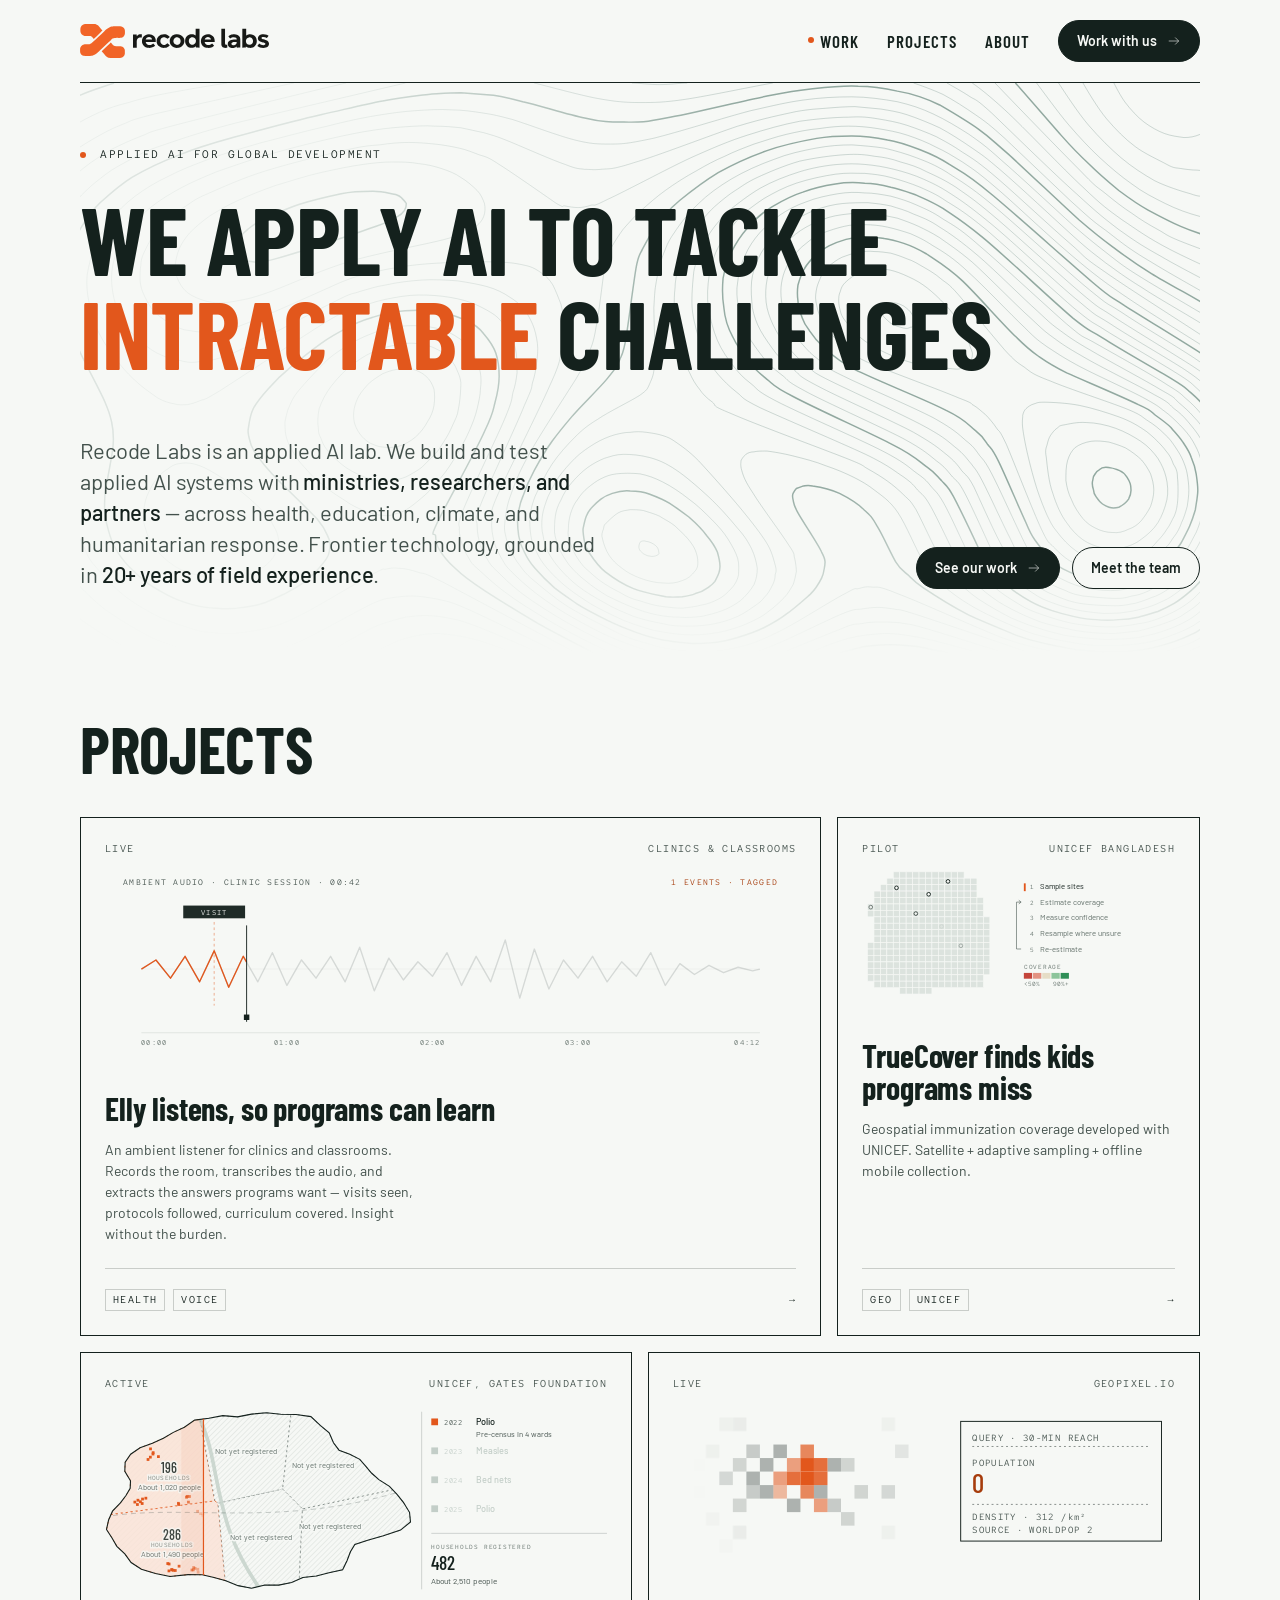
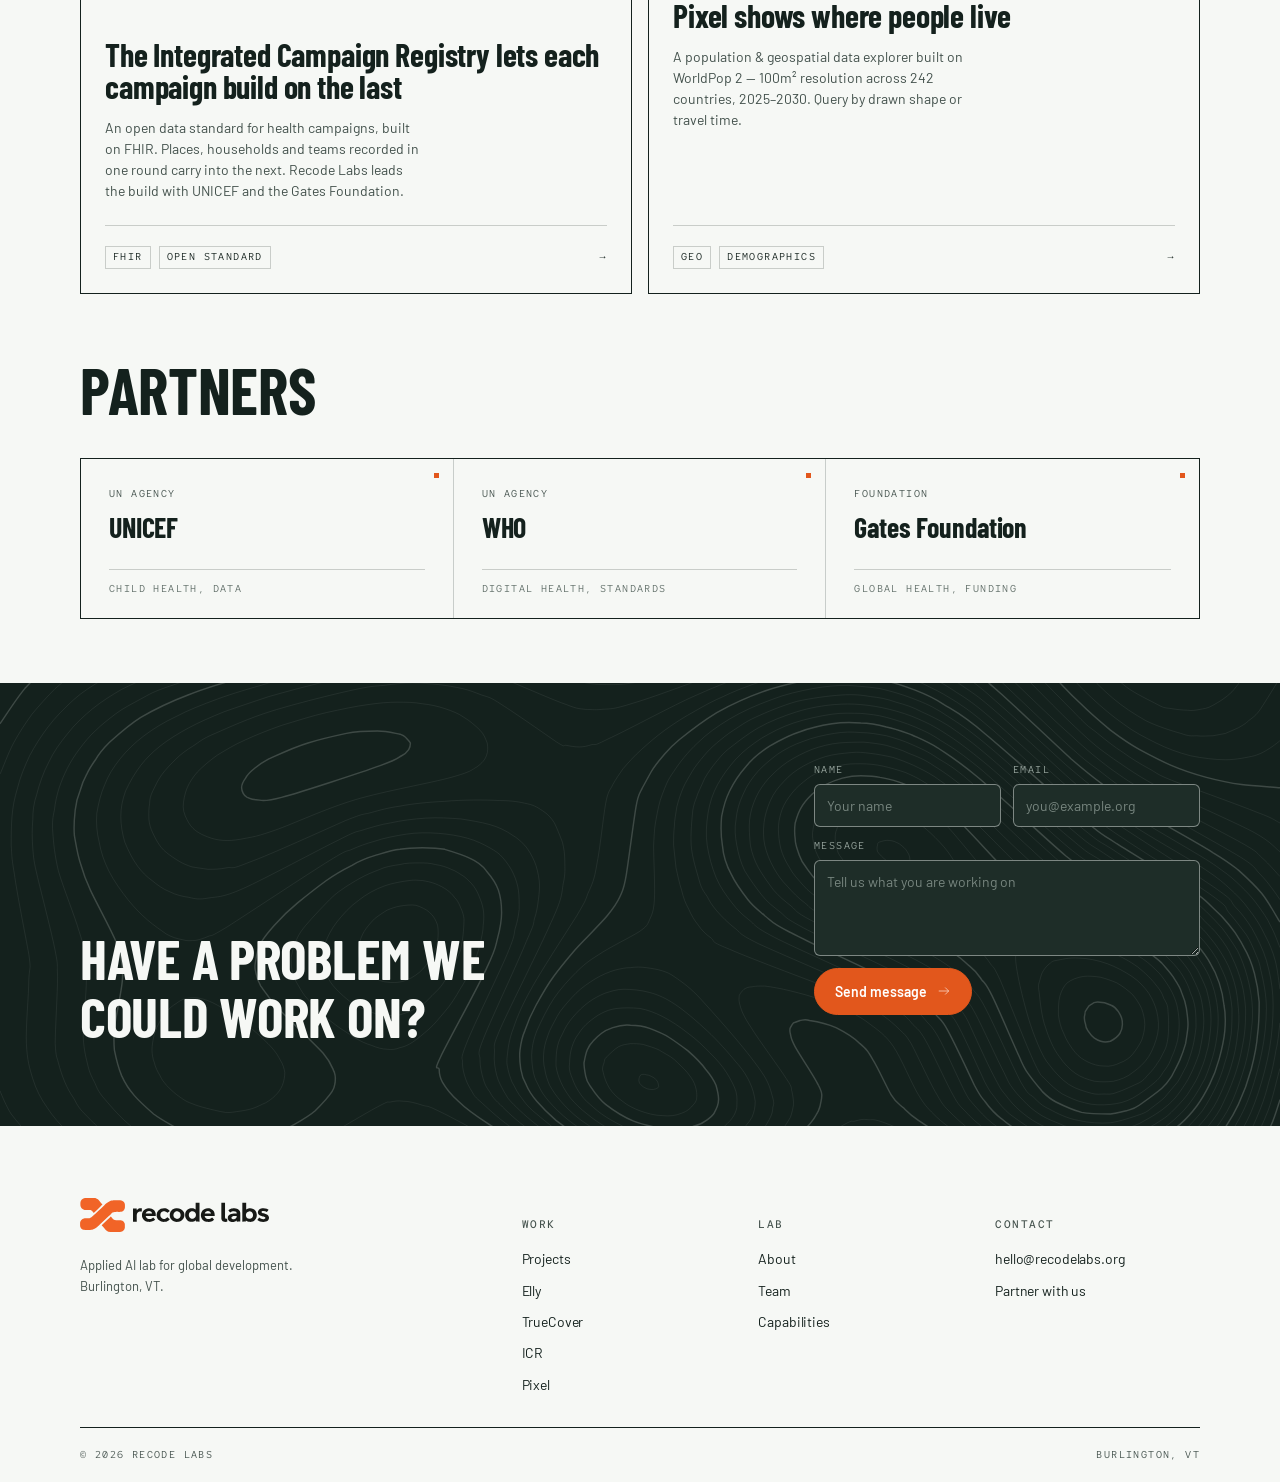
==== commit 7653c15b: "feat: send contact form through Resend via Cloudflare Worker The contact form used a mailto: action," ====
--- a/index.html
+++ b/index.html
@@ -124,6 +124,10 @@
   .contact-form textarea::placeholder { color: var(--ink-300); opacity: 0.72; }
   .contact-form input:focus,
   .contact-form textarea:focus { outline: 2px solid var(--signal-500); outline-offset: 1px; border-color: var(--signal-500); }
+  .contact-form .hp { position: absolute; left: -9999px; width: 1px; height: 1px; overflow: hidden; }
+  .contact-form .btn[disabled] { opacity: 0.6; cursor: progress; }
+  .contact-form .form-status { margin: 0; font-size: 14px; color: var(--bone-50); min-height: 1.4em; }
+  .contact-form .form-status.is-error { color: #F2B8A8; }
   .contact-form .btn { justify-self: start; background: var(--signal-500); border-color: var(--signal-500); color: #fff; padding: 14px 20px; font-size: 14px; }
 
   /* Footer */
@@ -199,7 +203,7 @@
       <a href="index.html" class="active">Work</a>
       <a href="projects.html">Projects</a>
       <a href="about.html">About</a>
-      <a class="btn" href="mailto:hello@recodelabs.org">Work with us <svg width="14" height="14"><use href="assets/icons.svg#rl-arrow"></use></svg></a>
+      <a class="btn" href="#contact">Work with us <svg width="14" height="14"><use href="assets/icons.svg#rl-arrow"></use></svg></a>
     </div>
   </nav>
 
@@ -1033,13 +1037,14 @@
 </div>
 
 <!-- CTA -->
-<section class="cta-block">
+<section class="cta-block" id="contact">
   <div class="grid contours-light"></div>
   <div class="wrap">
     <div>
       <h2>Have a problem we could work on?</h2>
     </div>
-    <form class="contact-form" action="mailto:hello@recodelabs.org" method="post" enctype="text/plain">
+    <form class="contact-form" action="/api/contact" method="post">
+      <label class="hp" aria-hidden="true">Company <input type="text" name="company" tabindex="-1" autocomplete="off"></label>
       <div class="row">
         <label>
           Name
@@ -1055,6 +1060,7 @@
         <textarea name="message" placeholder="Tell us what you are working on" required></textarea>
       </label>
       <button class="btn" type="submit">Send message <svg width="14" height="14"><use href="assets/icons.svg#rl-arrow"></use></svg></button>
+      <p class="form-status" role="status" aria-live="polite"></p>
     </form>
   </div>
 </section>
@@ -1102,6 +1108,34 @@
   </div>
 </div>
 
+<script>
+(function () {
+  var form = document.querySelector('.contact-form');
+  if (!form) return;
+  var status = form.querySelector('.form-status');
+  var button = form.querySelector('button[type="submit"]');
+  function show(msg, isError) {
+    status.textContent = msg;
+    status.classList.toggle('is-error', !!isError);
+  }
+  var param = new URLSearchParams(location.search).get('contact');
+  if (param === 'sent') show('Thanks. Your message was sent.');
+  if (param === 'error') show('The message could not be sent. Please email hello@recodelabs.org.', true);
+  form.addEventListener('submit', function (e) {
+    e.preventDefault();
+    button.disabled = true;
+    show('Sending…');
+    fetch(form.action, { method: 'POST', body: new FormData(form), headers: { Accept: 'application/json' } })
+      .then(function (r) { return r.json().catch(function () { return { ok: false }; }); })
+      .then(function (data) {
+        if (data.ok) { form.reset(); show('Thanks. Your message was sent.'); }
+        else show(data.error || 'The message could not be sent. Please email hello@recodelabs.org.', true);
+      })
+      .catch(function () { show('The message could not be sent. Please email hello@recodelabs.org.', true); })
+      .finally(function () { button.disabled = false; });
+  });
+})();
+</script>
 <script src="assets/motion.js?v=2026-10-29b" defer></script>
 </body>
 </html>
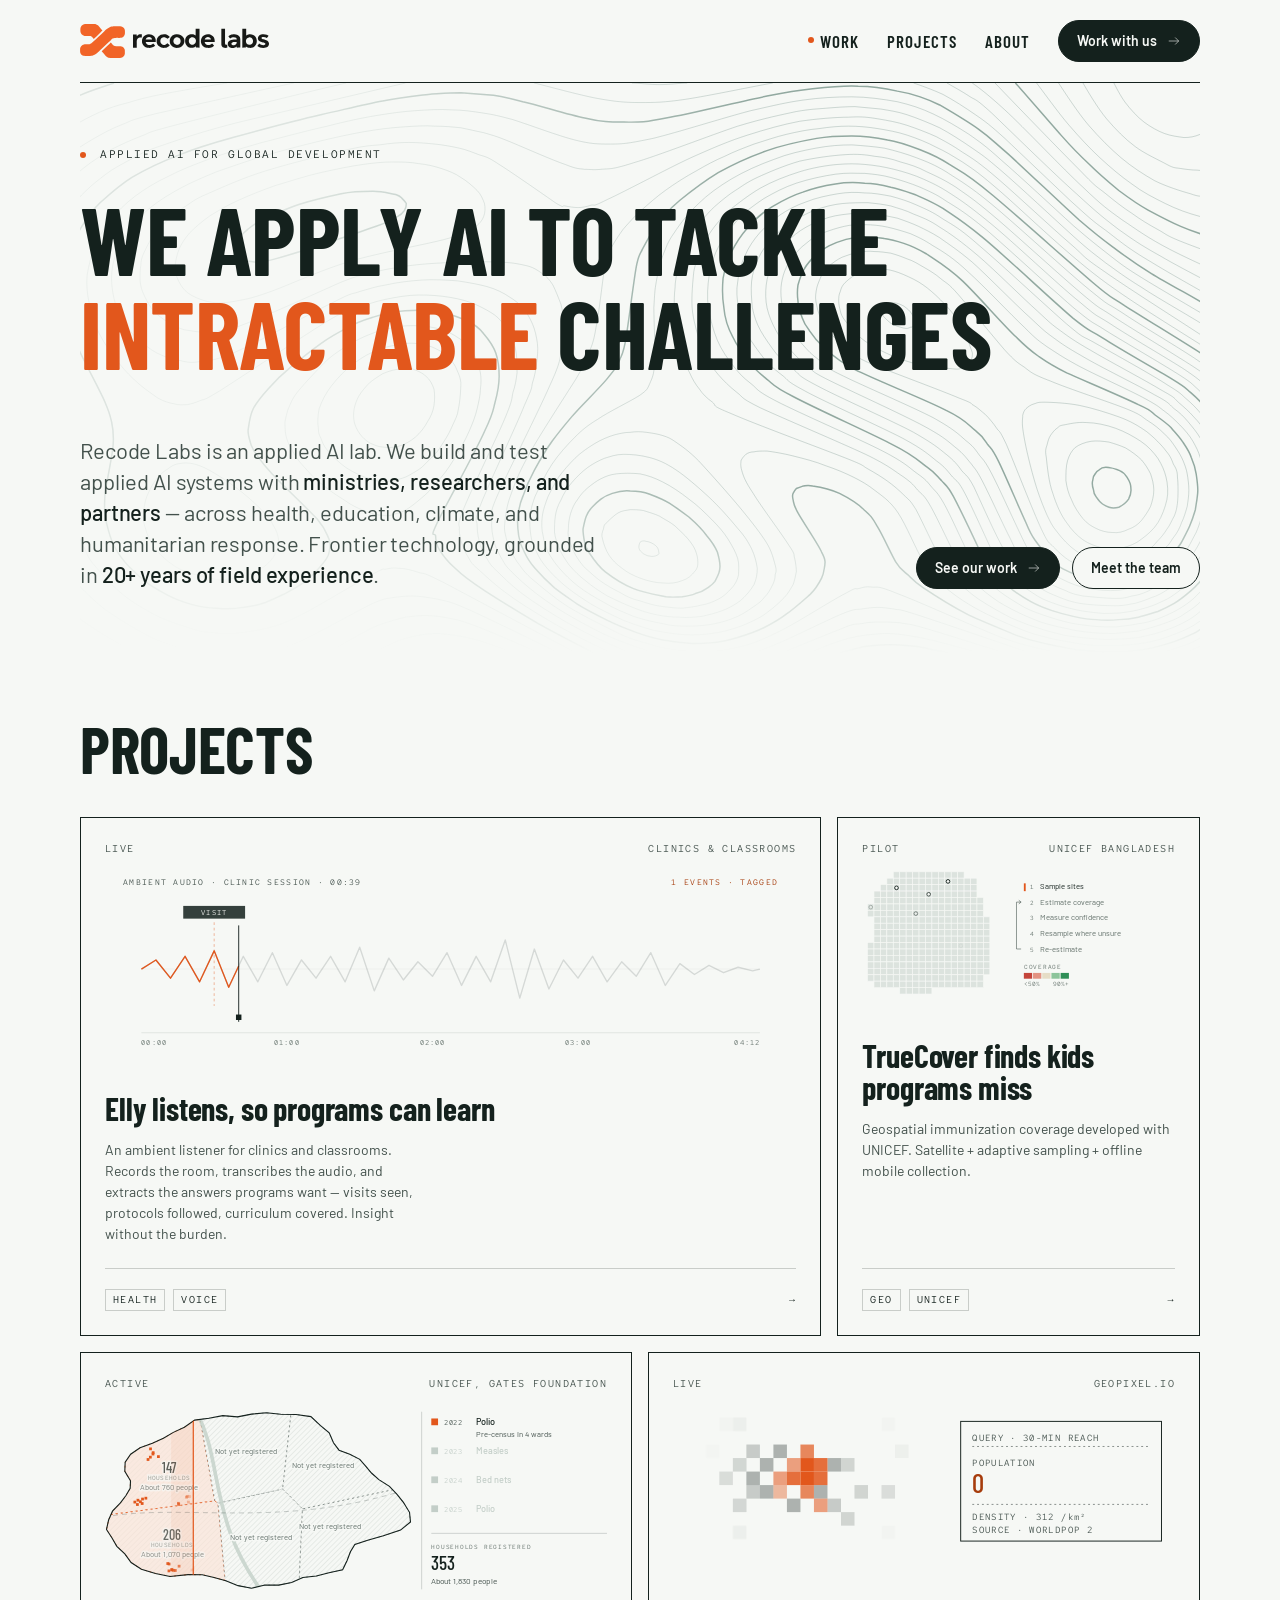
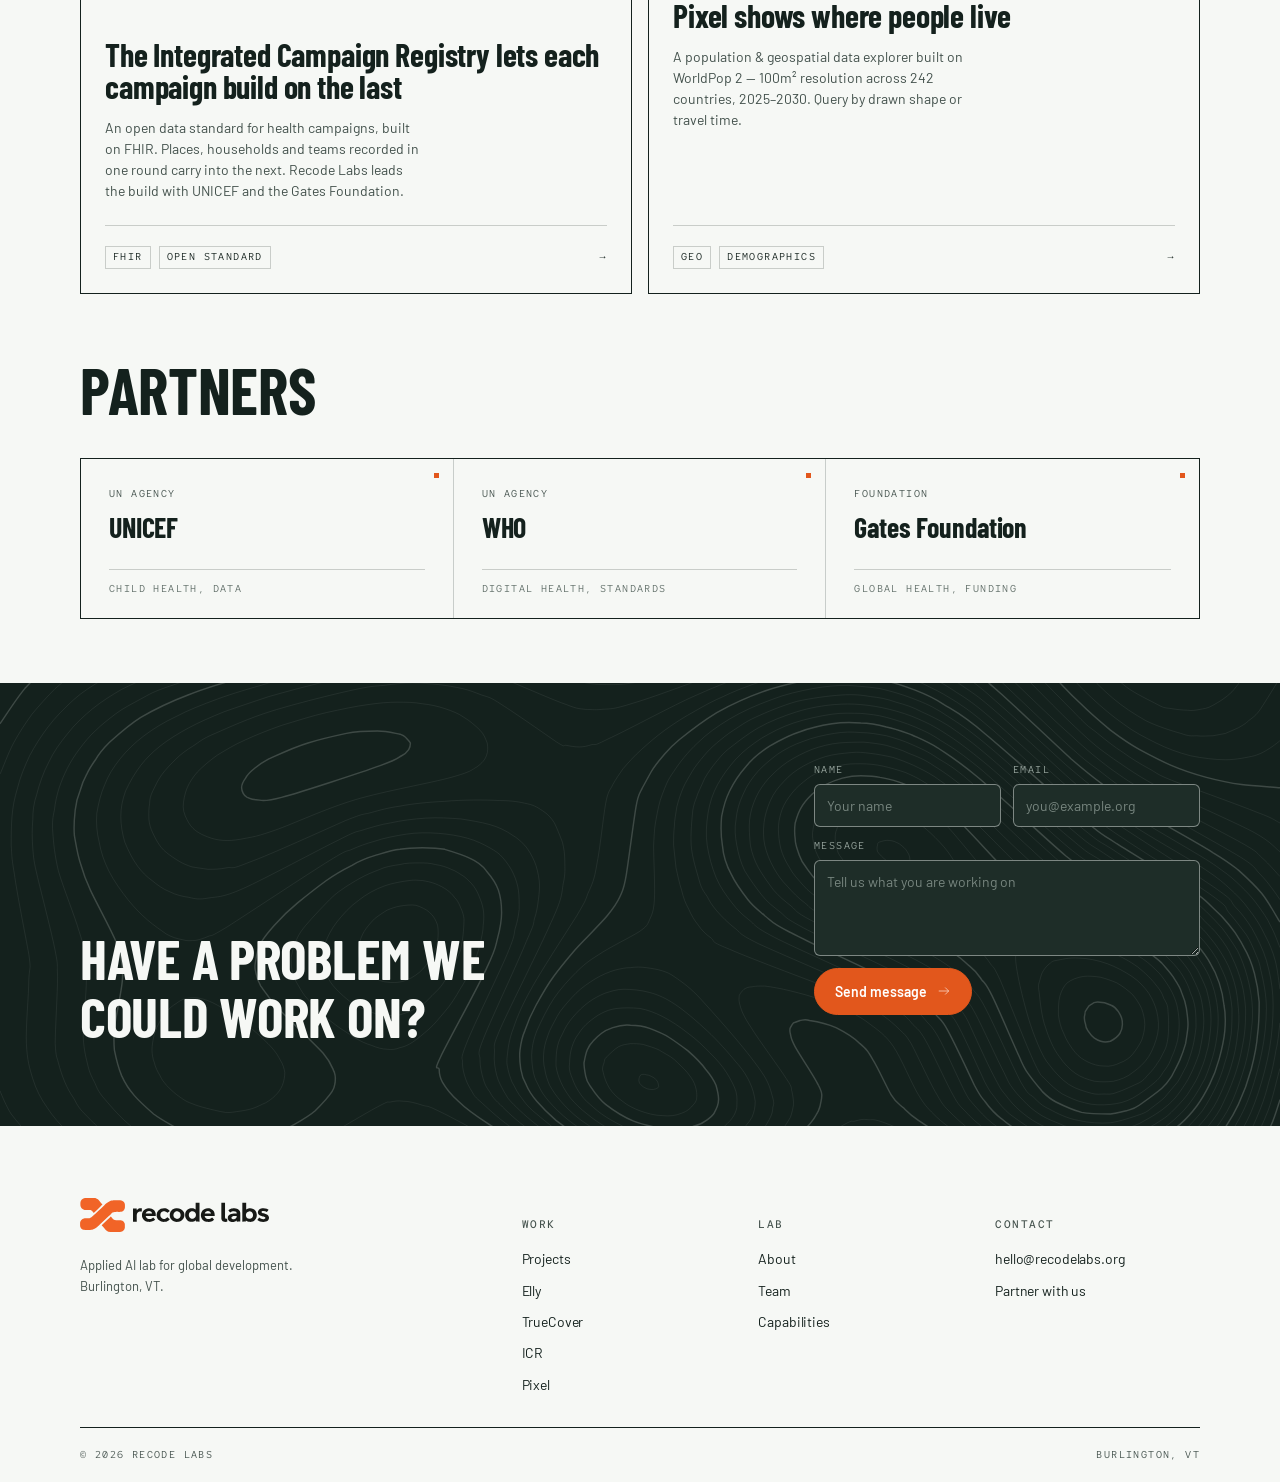
==== commit 76a42feb: "fix: point remaining email links at the contact form "Start a conversation" on About and Projects an" ====
--- a/index.html
+++ b/index.html
@@ -1096,8 +1096,8 @@
       <div>
         <h5>Contact</h5>
         <ul>
-          <li><a href="mailto:hello@recodelabs.org">hello@recodelabs.org</a></li>
-          <li><a href="mailto:hello@recodelabs.org">Partner with us</a></li>
+          <li><a href="#contact">hello@recodelabs.org</a></li>
+          <li><a href="#contact">Partner with us</a></li>
         </ul>
       </div>
     </div>
